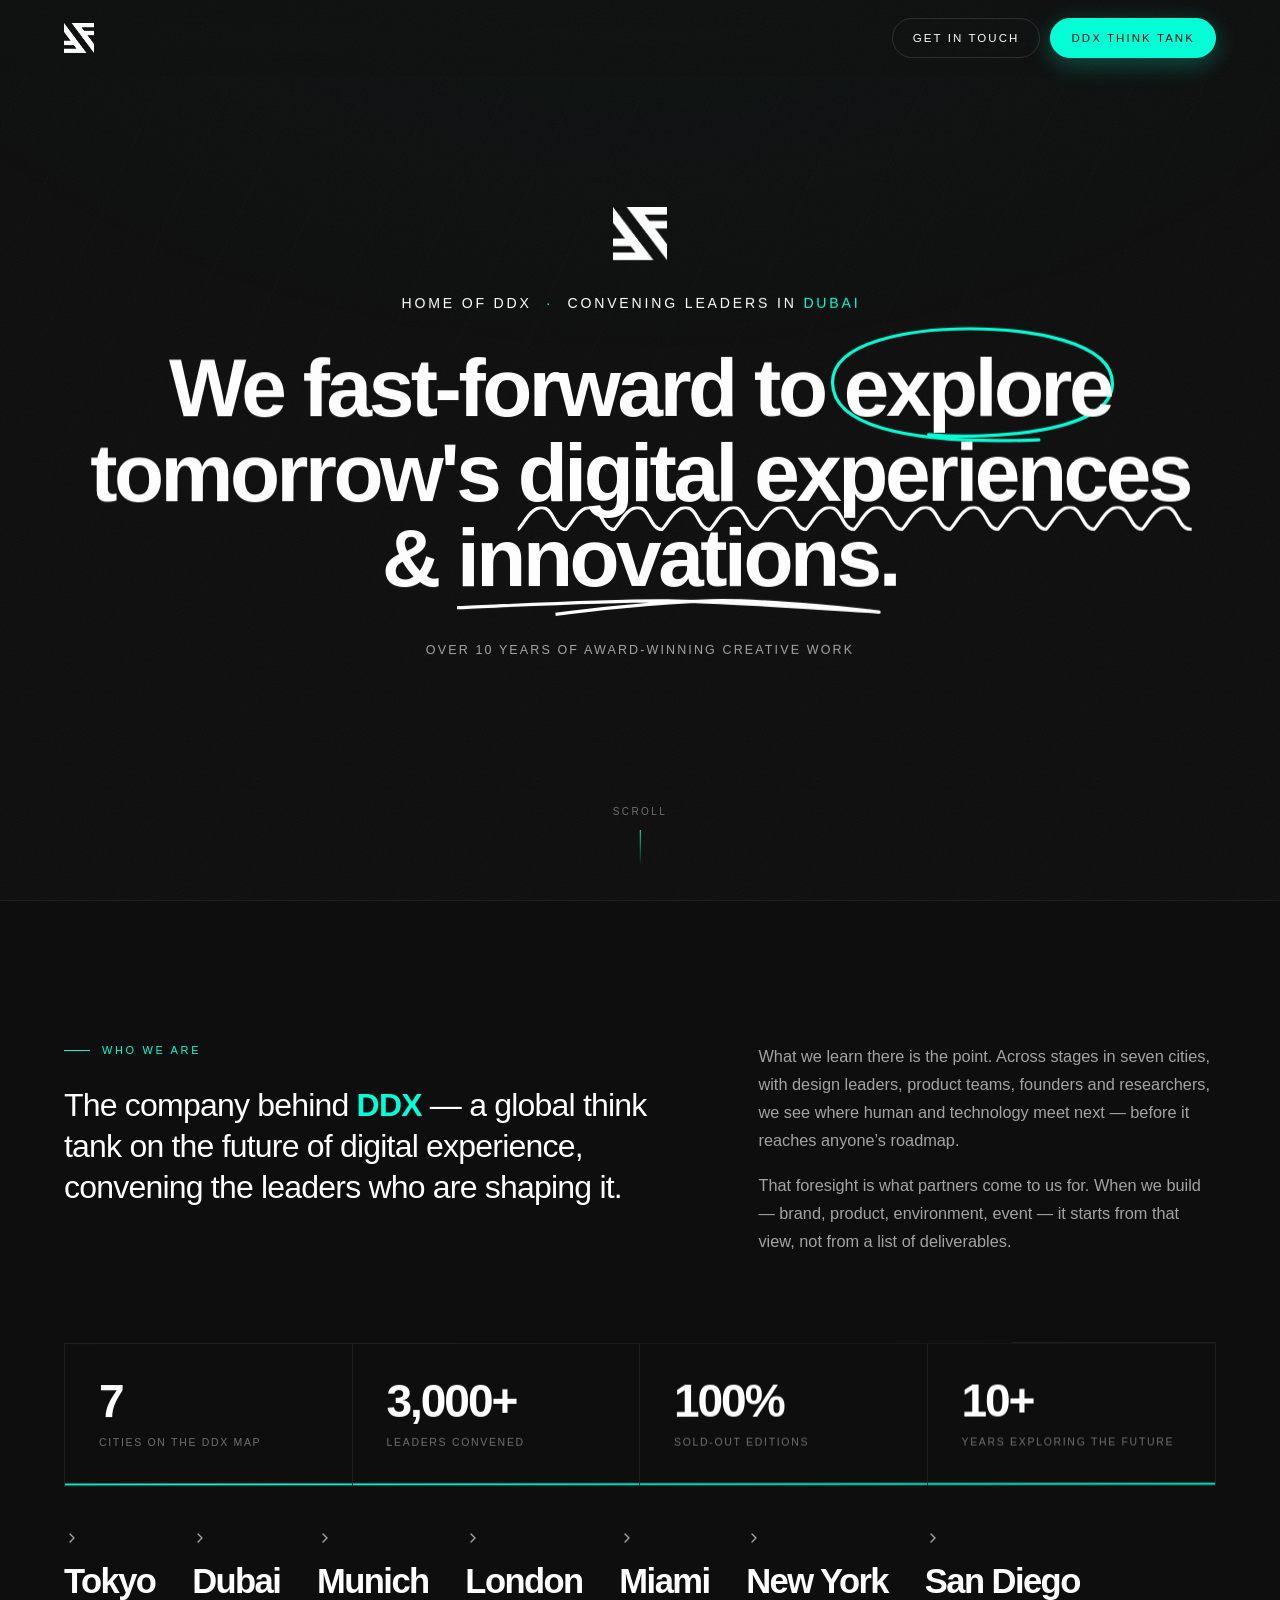
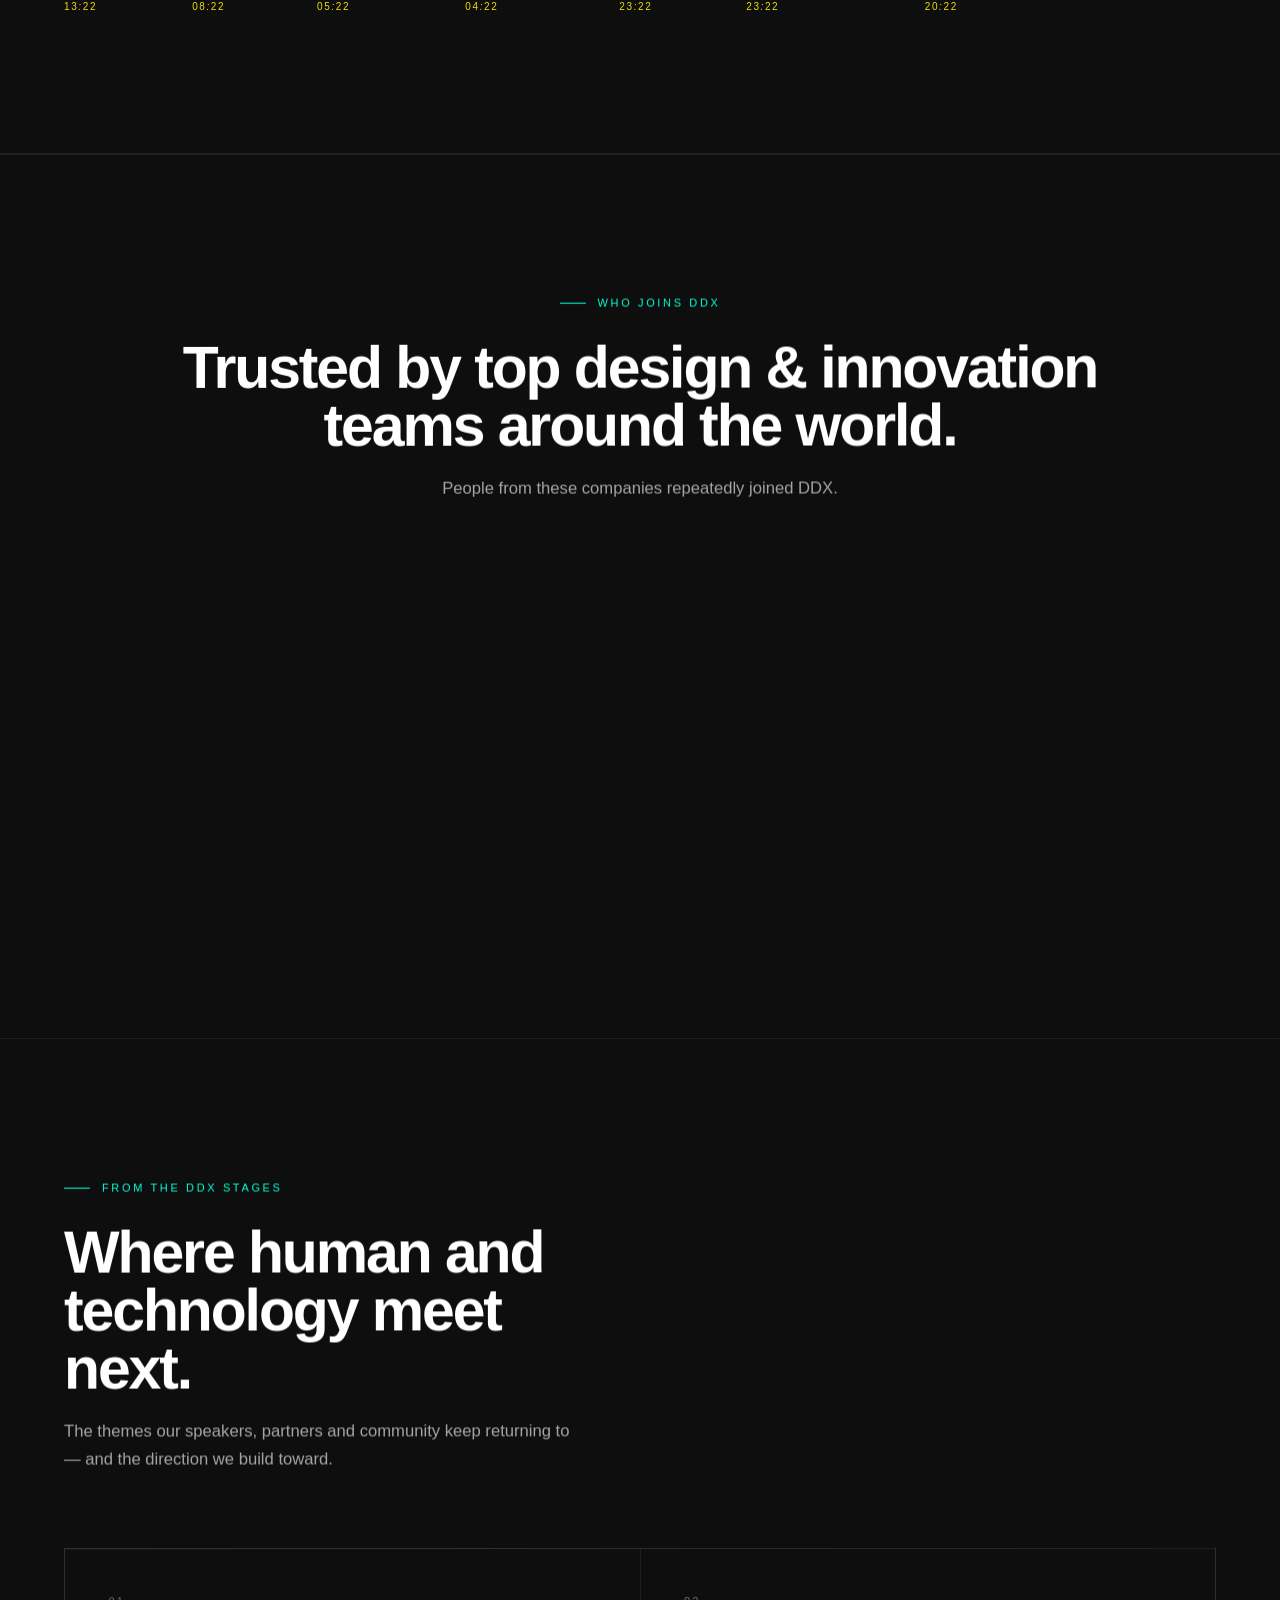
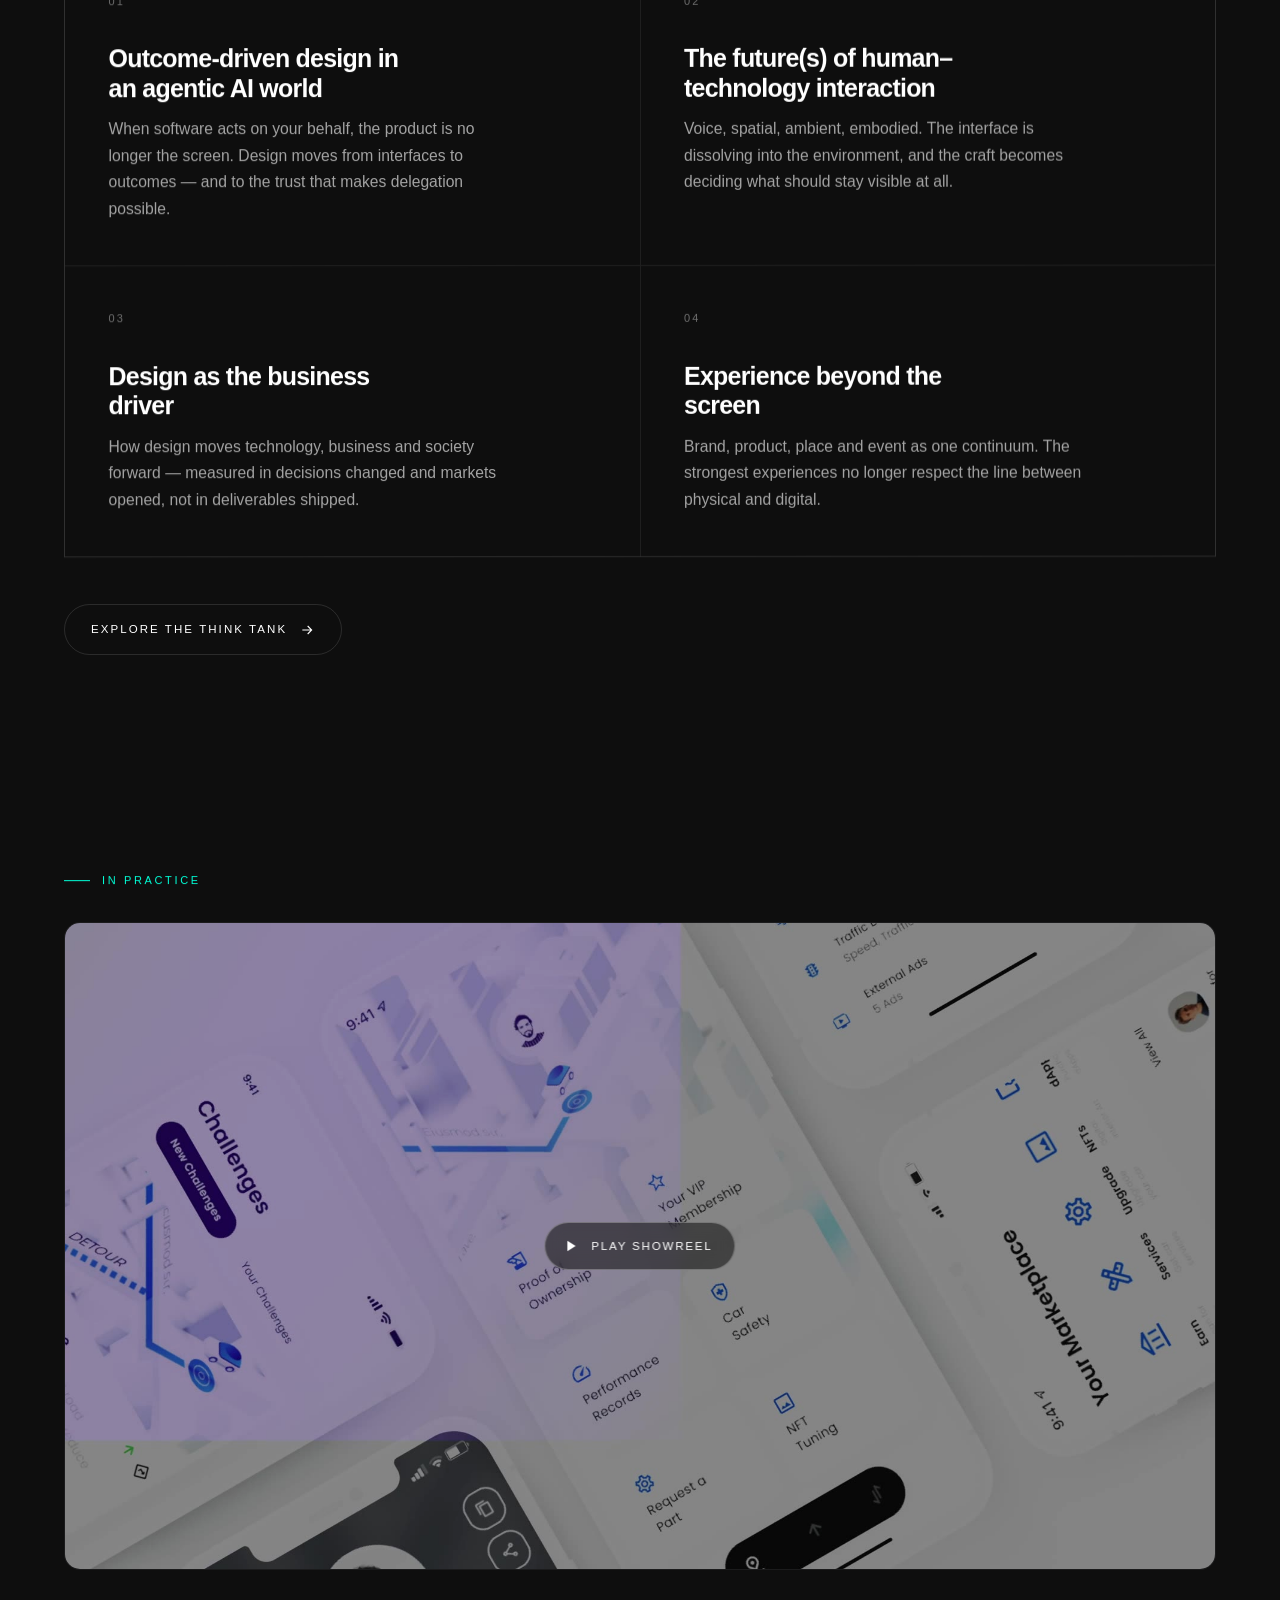
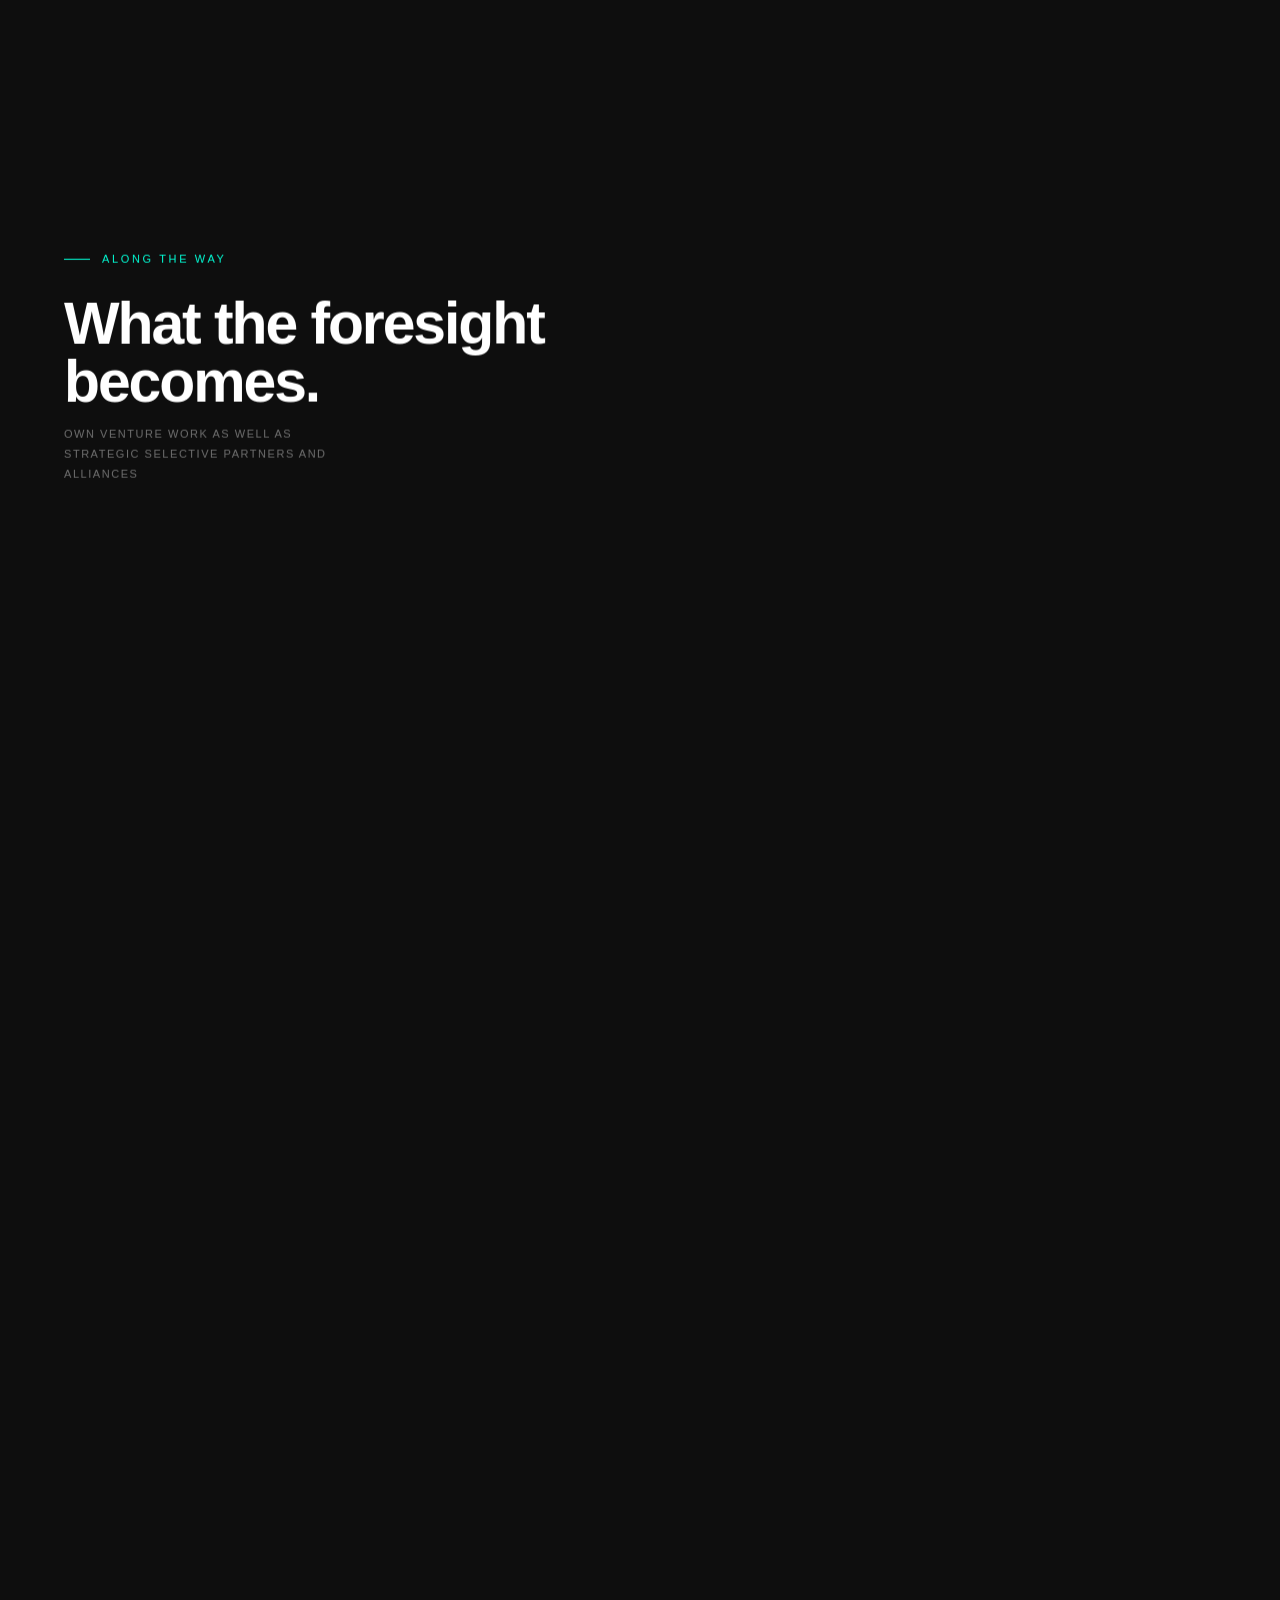
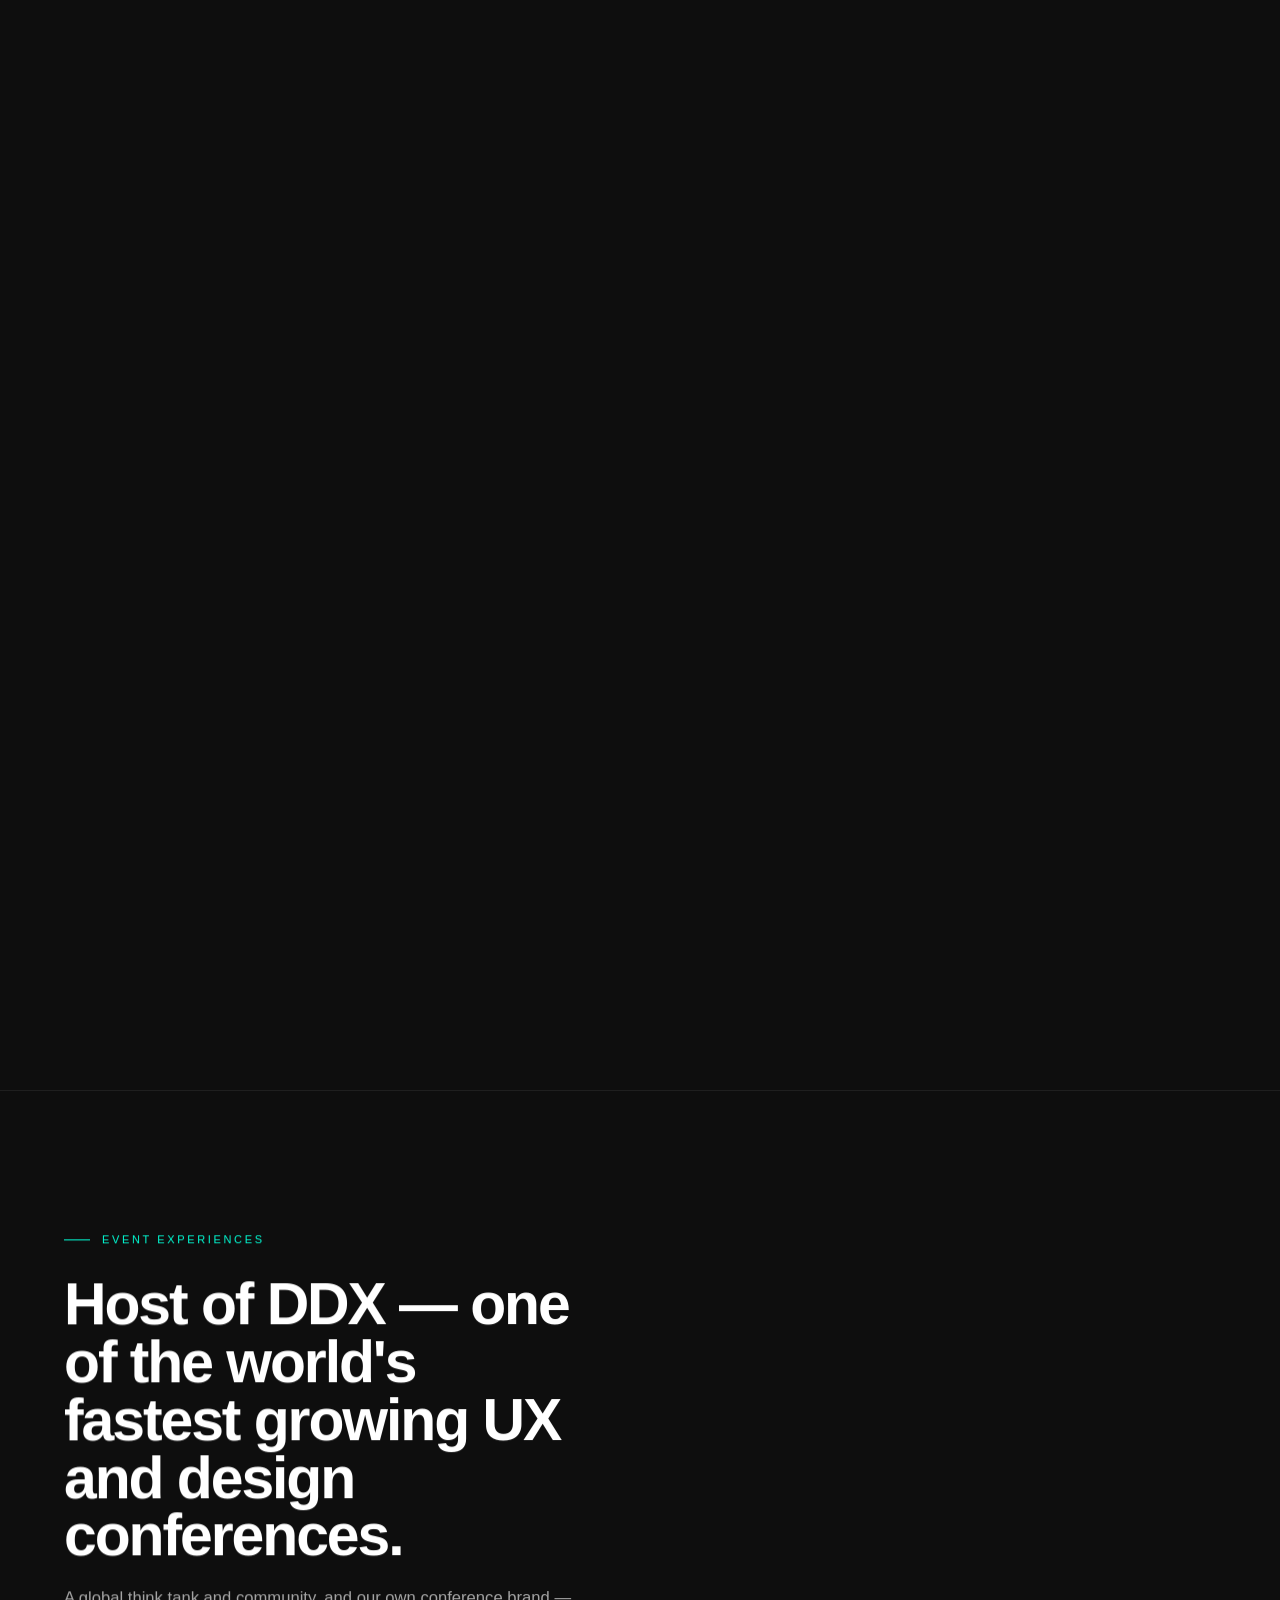
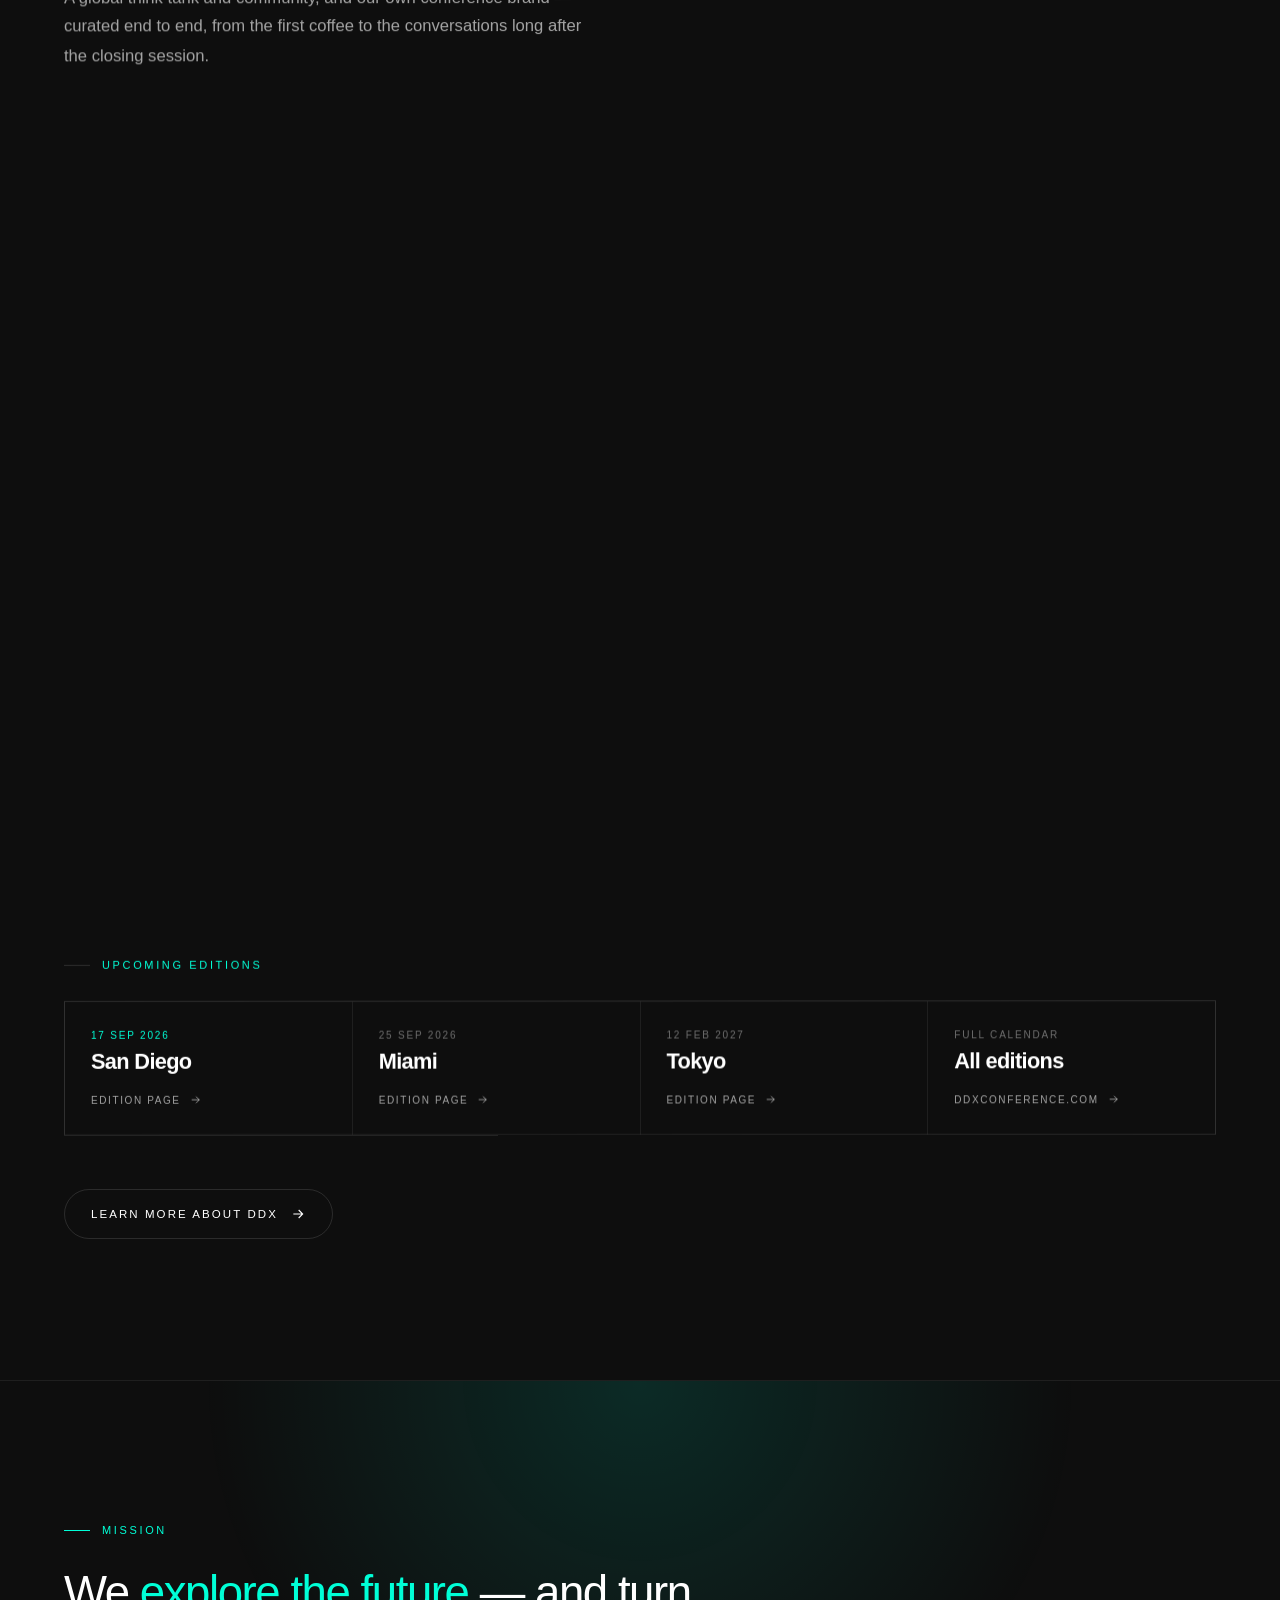
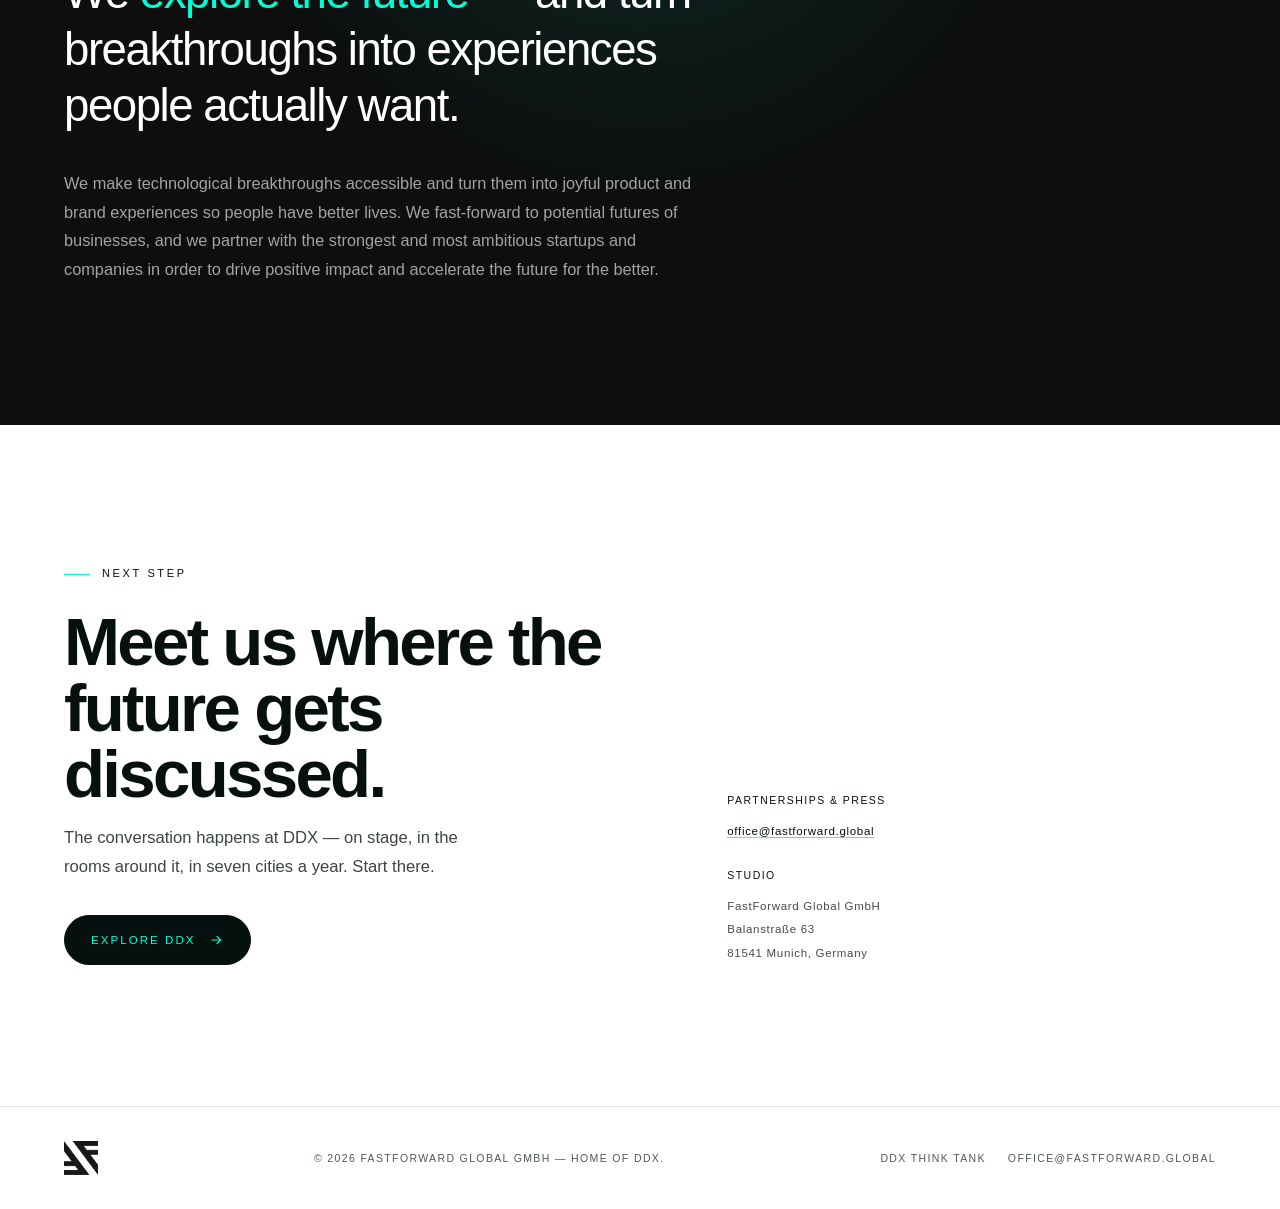
==== index.html @ 3e52bbac "Gallery: small caption under the heading; clip the band so it starts and ends clean Column parallax " ====
<!DOCTYPE html>
<html lang="en">
<head>
<meta charset="utf-8">
<meta name="viewport" content="width=device-width,initial-scale=1">
<title>FastForward Global — Home of DDX</title>
<meta name="description" content="FastForward Global is the company behind DDX, the global think tank on the future of digital experience — convening leaders in seven cities worldwide on where human and technology meet next.">
<meta property="og:title" content="FastForward Global">
<meta property="og:description" content="The company behind DDX — the global think tank on where human and technology meet next.">
<meta property="og:type" content="website">
<meta property="og:url" content="https://fastforward.global/">
<meta property="og:image" content="https://fastforward.global/assets/img/og-hero.jpg">
<meta property="og:image:secure_url" content="https://fastforward.global/assets/img/og-hero.jpg">
<meta property="og:image:type" content="image/jpeg">
<meta property="og:image:width" content="1200">
<meta property="og:image:height" content="630">
<meta property="og:image:alt" content="FastForward Global — We fast-forward to explore tomorrow's digital experiences and innovations.">
<meta name="twitter:card" content="summary_large_image">
<meta name="twitter:title" content="FastForward Global — Home of DDX">
<meta name="twitter:description" content="The company behind DDX — the global think tank on where human and technology meet next.">
<meta name="twitter:image" content="https://fastforward.global/assets/img/og-hero.jpg">
<link rel="canonical" href="https://fastforward.global/">
<link rel="icon" href="assets/img/favicon.ico" sizes="16x16 32x32 48x48">
<link rel="icon" type="image/png" sizes="32x32" href="assets/img/favicon-32.png">
<link rel="icon" type="image/png" sizes="16x16" href="assets/img/favicon-16.png">
<link rel="apple-touch-icon" sizes="180x180" href="assets/img/apple-touch-icon.png">
<link rel="manifest" href="site.webmanifest">
<meta name="theme-color" content="#0e0e0e">
<link rel="stylesheet" href="assets/css/style.css?v=68">
<noscript><style>
  /* without JS nothing can add .is-in — so nothing may start hidden */
  .tile{clip-path:none !important}.tile img,.tile video{opacity:1 !important;transform:none !important}
  .reel__frame::after{display:none !important}.reel__play{display:none}
</style></noscript>
</head>
<body>

<!-- ============================ NAV ============================ -->
<header class="nav" id="nav">
  <a class="nav__mark" href="#top" aria-label="FastForward Global — home">
    <img src="assets/img/2Group-1410103505.png" alt="FastForward Global">
  </a>
  <div class="nav__actions">
    <a class="nav__cta" href="mailto:office@fastforward.global">Get in touch</a>
    <a class="nav__cta nav__cta--primary" href="https://www.ddxconference.com" target="_blank" rel="noopener">DDX Think Tank</a>
  </div>
</header>

<main id="top">

<!-- ============================ HERO ============================ -->
<section class="hero" id="hero">

  <!-- Background: cross-fading stills (.hero__seq). The showreel now lives in
       its own band further down the page — see .reel — because it reads far
       better as a subject than as a heavily darkened backdrop. -->
  <div class="hero__bg" aria-hidden="true">
    <div class="hero__seq">
      <img src="assets/img/_ASA4213.jpg" alt="">
      <img src="assets/img/DSC01184-copyss-31.jpg" alt="">
      <img src="assets/img/Rectangle-3067.jpg" alt="">
      <img src="assets/img/6308cf0d598aa3d11e92d14c_grid3-1-1.jpg" alt="">
    </div>
    <div class="hero__scrim"></div>
    <div class="hero__field" data-px="12"></div>
  </div>

  <div class="wrap hero__inner">
    <img class="hero__logo" src="assets/img/2Group-1410103505.png" alt="">
    <p class="hero__kicker">Home of DDX <i>&middot;</i> Convening leaders in <span class="rot" data-words="Tokyo|Dubai|Munich|London|Miami|New York|San Diego"><span class="rot__w">Tokyo</span></span></p>
    <h1>
      We fast-forward to
      <span class="mark" style="--d:.75s">explore
        <svg viewBox="-12 -4 252 94" preserveAspectRatio="none" aria-hidden="true">
          <path d="M73.3,77.65 C 121.852,81.478 228,76.78 228,40.24 C 228,9.355 158.028,0 108.048,0 S -7.62,9.355 -7.62,39.196 S 47.358,85.393 166.12,81.478"/>
        </svg>
      </span>
      tomorrow's
      <span class="mark mark--line mark--white" style="--d:.95s">digital experiences
        <svg viewBox="0 64.4 448 10.8" preserveAspectRatio="none" aria-hidden="true">
          <path d="M 0,74.69 c 4,-2.4 8,-9.6 16,-9.6 c 8,0 8,9.6 16,9.6 c 4,-2.4 8,-9.6 16,-9.6 c 8,0 8,9.6 16,9.6 c 4,-2.4 8,-9.6 16,-9.6 c 8,0 8,9.6 16,9.6 c 4,-2.4 8,-9.6 16,-9.6 c 8,0 8,9.6 16,9.6 c 4,-2.4 8,-9.6 16,-9.6 c 8,0 8,9.6 16,9.6 c 4,-2.4 8,-9.6 16,-9.6 c 8,0 8,9.6 16,9.6 c 4,-2.4 8,-9.6 16,-9.6 c 8,0 8,9.6 16,9.6 c 4,-2.4 8,-9.6 16,-9.6 c 8,0 8,9.6 16,9.6 c 4,-2.4 8,-9.6 16,-9.6 c 8,0 8,9.6 16,9.6 c 4,-2.4 8,-9.6 16,-9.6 c 8,0 8,9.6 16,9.6 c 4,-2.4 8,-9.6 16,-9.6 c 8,0 8,9.6 16,9.6 c 4,-2.4 8,-9.6 16,-9.6 c 8,0 8,9.6 16,9.6 c 4,-2.4 8,-9.6 16,-9.6 c 8,0 8,9.6 16,9.6 c 4,-2.4 8,-9.6 16,-9.6 c 8,0 8,9.6 16,9.6"/>
        </svg>
      </span>
      &amp;
      <span class="mark mark--line mark--white" style="--d:1.15s">innovations
        <svg viewBox="0 62.6 332 8.3" preserveAspectRatio="none" aria-hidden="true">
          <path d="M 0,67.76 c 24.9,-0.35 116.2,-2.54 166,-2.31 c 49.8,0.23 161.02,3.85 166,3.85 c 4.98,0 -87.98,-4.43 -132.8,-3.85 c -44.82,0.58 -100.5,3.3 -120.5,4.5"/>
        </svg>
      </span>.
    </h1>
    <p class="hero__sub">Over 10 years of award-winning creative work</p>
  </div>

  <div class="hero__scroll"><span>Scroll</span><i></i></div>
</section>

<!-- ======================= POSITIONING ======================= -->
<section class="section stance">
  <div class="cityfx" aria-hidden="true">
    <img data-city="Tokyo" data-src="https://images.unsplash.com/photo-1513407030348-c983a97b98d8?auto=format&fit=crop&w=1600&q=70" alt="" decoding="async">
    <img data-city="Dubai" data-src="https://images.unsplash.com/photo-1512453979798-5ea266f8880c?auto=format&fit=crop&w=1600&q=70" alt="" decoding="async">
    <img data-city="Munich" data-src="https://images.unsplash.com/photo-1595867818082-083862f3d630?auto=format&fit=crop&w=1600&q=70" alt="" decoding="async">
    <img data-city="London" data-src="https://images.unsplash.com/photo-1513635269975-59663e0ac1ad?auto=format&fit=crop&w=1600&q=70" alt="" decoding="async">
    <img data-city="Miami" data-src="https://images.unsplash.com/photo-1605723517503-3cadb5818a0c?auto=format&fit=crop&w=1600&q=70" alt="" decoding="async">
    <img data-city="New York" data-src="https://images.unsplash.com/photo-1496588152823-86ff7695e68f?auto=format&fit=crop&w=1600&q=70" alt="" decoding="async">
    <img data-city="San Diego" data-src="https://images.unsplash.com/photo-1514939775307-d44e7f10cabd?auto=format&fit=crop&w=1600&q=70" alt="" decoding="async">
  </div>
  <div class="wrap">
    <div class="stance__grid">
      <div>
        <div class="eyebrow">Who we are</div>
        <p class="stance__lead">The company behind <b>DDX</b> &mdash; a global think tank on the future of digital experience, convening the leaders who are shaping it.</p>
      </div>
      <div class="stance__body">
        <p>What we learn there is the point. Across stages in seven cities, with design leaders, product teams, founders and researchers, we see where human and technology meet next &mdash; before it reaches anyone&rsquo;s roadmap.</p>
        <p>That foresight is what partners come to us for. When we build &mdash; brand, product, environment, event &mdash; it starts from that view, not from a list of deliverables.</p>
      </div>
    </div>
    <div class="metrics">
      <div class="metric"><b>7</b><span>Cities on the DDX map</span></div>
      <div class="metric"><b>3,000+</b><span>Leaders convened</span></div>
      <div class="metric"><b>100%</b><span>Sold-out editions</span></div>
      <div class="metric"><b>10+</b><span>Years exploring the future</span></div>
    </div>
    <div class="cities cities--strip">
      <ul>
        <li style="--c:0" data-tz="Asia/Tokyo"><a class="city" href="https://www.ddxconference.com/tokyo" target="_blank" rel="noopener" aria-label="DDX Tokyo edition"><span class="city__icon"><svg class="ico-pin" aria-hidden="true" focusable="false" xmlns="http://www.w3.org/2000/svg" viewBox="0 0 24 24"><path fill="none" stroke="currentColor" stroke-linecap="round" stroke-linejoin="round" stroke-width="2" d="m9 18l6-6l-6-6"/></svg><svg class="ico-flag" aria-hidden="true" focusable="false" xmlns="http://www.w3.org/2000/svg" viewBox="0 0 512 512"><mask id="SVGuywqVbel"><circle cx="256" cy="256" r="256" fill="#fff"/></mask><g mask="url(#SVGuywqVbel)"><path fill="#eee" d="M0 0h512v512H0z"/><circle cx="256" cy="256" r="111.3" fill="#d80027"/></g></svg></span><span class="city__name">Tokyo</span><time class="city__time" aria-label="local time"></time></a></li>
        <li style="--c:1" data-tz="Asia/Dubai"><a class="city" href="https://www.ddxconference.com/dubai" target="_blank" rel="noopener" aria-label="DDX Dubai edition"><span class="city__icon"><svg class="ico-pin" aria-hidden="true" focusable="false" xmlns="http://www.w3.org/2000/svg" viewBox="0 0 24 24"><path fill="none" stroke="currentColor" stroke-linecap="round" stroke-linejoin="round" stroke-width="2" d="m9 18l6-6l-6-6"/></svg><svg class="ico-flag" aria-hidden="true" focusable="false" xmlns="http://www.w3.org/2000/svg" viewBox="0 0 512 512"><mask id="SVGuywqVbel"><circle cx="256" cy="256" r="256" fill="#fff"/></mask><g mask="url(#SVGuywqVbel)"><path fill="#a2001d" d="M0 0h167l52.3 252L167 512H0z"/><path fill="#eee" d="m167 167l170.8-44.6L512 167v178l-173.2 36.9L167 345z"/><path fill="#6da544" d="M167 0h345v167H167z"/><path fill="#333" d="M167 345h345v167H167z"/></g></svg></span><span class="city__name">Dubai</span><time class="city__time" aria-label="local time"></time></a></li>
        <li style="--c:2" data-tz="Europe/Berlin"><a class="city" href="https://www.ddxconference.com/munich" target="_blank" rel="noopener" aria-label="DDX Munich edition"><span class="city__icon"><svg class="ico-pin" aria-hidden="true" focusable="false" xmlns="http://www.w3.org/2000/svg" viewBox="0 0 24 24"><path fill="none" stroke="currentColor" stroke-linecap="round" stroke-linejoin="round" stroke-width="2" d="m9 18l6-6l-6-6"/></svg><svg class="ico-flag" aria-hidden="true" focusable="false" xmlns="http://www.w3.org/2000/svg" viewBox="0 0 512 512"><mask id="SVGuywqVbel"><circle cx="256" cy="256" r="256" fill="#fff"/></mask><g mask="url(#SVGuywqVbel)"><path fill="#ffda44" d="m0 345l256.7-25.5L512 345v167H0z"/><path fill="#d80027" d="m0 167l255-23l257 23v178H0z"/><path fill="#333" d="M0 0h512v167H0z"/></g></svg></span><span class="city__name">Munich</span><time class="city__time" aria-label="local time"></time></a></li>
        <li style="--c:3" data-tz="Europe/London"><a class="city" href="https://www.ddxconference.com/london" target="_blank" rel="noopener" aria-label="DDX London edition"><span class="city__icon"><svg class="ico-pin" aria-hidden="true" focusable="false" xmlns="http://www.w3.org/2000/svg" viewBox="0 0 24 24"><path fill="none" stroke="currentColor" stroke-linecap="round" stroke-linejoin="round" stroke-width="2" d="m9 18l6-6l-6-6"/></svg><svg class="ico-flag" aria-hidden="true" focusable="false" xmlns="http://www.w3.org/2000/svg" viewBox="0 0 512 512"><mask id="SVGuywqVbel"><circle cx="256" cy="256" r="256" fill="#fff"/></mask><g mask="url(#SVGuywqVbel)"><path fill="#eee" d="m0 0l8 22l-8 23v23l32 54l-32 54v32l32 48l-32 48v32l32 54l-32 54v68l22-8l23 8h23l54-32l54 32h32l48-32l48 32h32l54-32l54 32h68l-8-22l8-23v-23l-32-54l32-54v-32l-32-48l32-48v-32l-32-54l32-54V0l-22 8l-23-8h-23l-54 32l-54-32h-32l-48 32l-48-32h-32l-54 32L68 0z"/><path fill="#0052b4" d="M336 0v108L444 0Zm176 68L404 176h108zM0 176h108L0 68ZM68 0l108 108V0Zm108 512V404L68 512ZM0 444l108-108H0Zm512-108H404l108 108Zm-68 176L336 404v108z"/><path fill="#d80027" d="M0 0v45l131 131h45zm208 0v208H0v96h208v208h96V304h208v-96H304V0zm259 0L336 131v45L512 0zM176 336L0 512h45l131-131zm160 0l176 176v-45L381 336z"/></g></svg></span><span class="city__name">London</span><time class="city__time" aria-label="local time"></time></a></li>
        <li style="--c:4" data-tz="America/New_York"><a class="city" href="https://www.ddxconference.com/miami" target="_blank" rel="noopener" aria-label="DDX Miami edition"><span class="city__icon"><svg class="ico-pin" aria-hidden="true" focusable="false" xmlns="http://www.w3.org/2000/svg" viewBox="0 0 24 24"><path fill="none" stroke="currentColor" stroke-linecap="round" stroke-linejoin="round" stroke-width="2" d="m9 18l6-6l-6-6"/></svg><svg class="ico-flag" aria-hidden="true" focusable="false" xmlns="http://www.w3.org/2000/svg" viewBox="0 0 512 512"><mask id="SVGuywqVbel"><circle cx="256" cy="256" r="256" fill="#fff"/></mask><g mask="url(#SVGuywqVbel)"><path fill="#eee" d="M256 0h256v64l-32 32l32 32v64l-32 32l32 32v64l-32 32l32 32v64l-256 32L0 448v-64l32-32l-32-32v-64z"/><path fill="#d80027" d="M224 64h288v64H224Zm0 128h288v64H256ZM0 320h512v64H0Zm0 128h512v64H0Z"/><path fill="#0052b4" d="M0 0h256v256H0Z"/><path fill="#eee" d="m187 243l57-41h-70l57 41l-22-67zm-81 0l57-41H93l57 41l-22-67zm-81 0l57-41H12l57 41l-22-67zm162-81l57-41h-70l57 41l-22-67zm-81 0l57-41H93l57 41l-22-67zm-81 0l57-41H12l57 41l-22-67Zm162-82l57-41h-70l57 41l-22-67Zm-81 0l57-41H93l57 41l-22-67zm-81 0l57-41H12l57 41l-22-67Z"/></g></svg></span><span class="city__name">Miami</span><time class="city__time" aria-label="local time"></time></a></li>
        <li style="--c:5" data-tz="America/New_York"><a class="city" href="https://www.ddxconference.com/newyork" target="_blank" rel="noopener" aria-label="DDX New York edition"><span class="city__icon"><svg class="ico-pin" aria-hidden="true" focusable="false" xmlns="http://www.w3.org/2000/svg" viewBox="0 0 24 24"><path fill="none" stroke="currentColor" stroke-linecap="round" stroke-linejoin="round" stroke-width="2" d="m9 18l6-6l-6-6"/></svg><svg class="ico-flag" aria-hidden="true" focusable="false" xmlns="http://www.w3.org/2000/svg" viewBox="0 0 512 512"><mask id="SVGuywqVbel"><circle cx="256" cy="256" r="256" fill="#fff"/></mask><g mask="url(#SVGuywqVbel)"><path fill="#eee" d="M256 0h256v64l-32 32l32 32v64l-32 32l32 32v64l-32 32l32 32v64l-256 32L0 448v-64l32-32l-32-32v-64z"/><path fill="#d80027" d="M224 64h288v64H224Zm0 128h288v64H256ZM0 320h512v64H0Zm0 128h512v64H0Z"/><path fill="#0052b4" d="M0 0h256v256H0Z"/><path fill="#eee" d="m187 243l57-41h-70l57 41l-22-67zm-81 0l57-41H93l57 41l-22-67zm-81 0l57-41H12l57 41l-22-67zm162-81l57-41h-70l57 41l-22-67zm-81 0l57-41H93l57 41l-22-67zm-81 0l57-41H12l57 41l-22-67Zm162-82l57-41h-70l57 41l-22-67Zm-81 0l57-41H93l57 41l-22-67zm-81 0l57-41H12l57 41l-22-67Z"/></g></svg></span><span class="city__name">New York</span><time class="city__time" aria-label="local time"></time></a></li>
        <li style="--c:6" data-tz="America/Los_Angeles"><a class="city" href="https://www.ddxconference.com/sandiego" target="_blank" rel="noopener" aria-label="DDX San Diego edition"><span class="city__icon"><svg class="ico-pin" aria-hidden="true" focusable="false" xmlns="http://www.w3.org/2000/svg" viewBox="0 0 24 24"><path fill="none" stroke="currentColor" stroke-linecap="round" stroke-linejoin="round" stroke-width="2" d="m9 18l6-6l-6-6"/></svg><svg class="ico-flag" aria-hidden="true" focusable="false" xmlns="http://www.w3.org/2000/svg" viewBox="0 0 512 512"><mask id="SVGuywqVbel"><circle cx="256" cy="256" r="256" fill="#fff"/></mask><g mask="url(#SVGuywqVbel)"><path fill="#eee" d="M256 0h256v64l-32 32l32 32v64l-32 32l32 32v64l-32 32l32 32v64l-256 32L0 448v-64l32-32l-32-32v-64z"/><path fill="#d80027" d="M224 64h288v64H224Zm0 128h288v64H256ZM0 320h512v64H0Zm0 128h512v64H0Z"/><path fill="#0052b4" d="M0 0h256v256H0Z"/><path fill="#eee" d="m187 243l57-41h-70l57 41l-22-67zm-81 0l57-41H93l57 41l-22-67zm-81 0l57-41H12l57 41l-22-67zm162-81l57-41h-70l57 41l-22-67zm-81 0l57-41H93l57 41l-22-67zm-81 0l57-41H12l57 41l-22-67Zm162-82l57-41h-70l57 41l-22-67Zm-81 0l57-41H93l57 41l-22-67zm-81 0l57-41H12l57 41l-22-67Z"/></g></svg></span><span class="city__name">San Diego</span><time class="city__time" aria-label="local time"></time></a></li>
      </ul>
    </div>
  </div>
</section>

<!-- ======================= TRUST =======================
     Who joins DDX. The two logo walls are the composites DDX itself uses
     (white marks on black); screen-blended so the black merges into the page. -->
<section class="section trust" id="trust">
  <div class="wrap">
    <div class="head head--wide head--center">
      <div class="eyebrow">Who joins DDX</div>
      <h2>Trusted by top design &amp; innovation teams around the world.</h2>
      <p>People from these companies repeatedly joined DDX.</p>
    </div>
    <div class="trust__wall">
      <figure class="trust__panel">
        <img src="assets/img/ddx-companies-a.png" width="1744" height="964" loading="lazy" decoding="async" alt="Adobe, Apple, NVIDIA, Google, Amazon, Salesforce, EA, Visa, HP, Deloitte, Forbes, Allianz, Volkswagen, Siemens, Intel, US Bank, Zalando, Cisco, Walt Disney, American Airlines, Shopify, Publicis Sapient">
      </figure>
      <figure class="trust__panel">
        <img src="assets/img/ddx-companies-b.png" width="1744" height="964" loading="lazy" decoding="async" alt="Microsoft, Meta, BMW, Bosch, SAP, Dell Technologies, Edenspiekermann, Appsfactory, Sony, Nike, JPMorgan Chase, Bank of America, Stripe, Emirates NBD, GE Aerospace, The New York Times, Marc O'Polo, Toyota">
      </figure>
    </div>
  </div>
</section>

<!-- ======================= EXPLORATIONS =======================
     The themes that recur across DDX stages. Not clickable — the page has no
     subpages — the section-level button routes to the think tank itself. -->
<section class="section explore" id="explore">
  <div class="wrap">
    <div class="head head--wide">
      <div class="eyebrow">From the DDX stages</div>
      <h2>Where human and technology meet next.</h2>
      <p>The themes our speakers, partners and community keep returning to &mdash; and the direction we build toward.</p>
    </div>

    <div class="explore__grid">
      <article class="ex">
        <span class="ex__n">01</span>
        <h3>Outcome-driven design in an agentic AI world</h3>
        <p>When software acts on your behalf, the product is no longer the screen. Design moves from interfaces to outcomes &mdash; and to the trust that makes delegation possible.</p>
      </article>
      <article class="ex">
        <span class="ex__n">02</span>
        <h3>The future(s) of human&ndash;technology interaction</h3>
        <p>Voice, spatial, ambient, embodied. The interface is dissolving into the environment, and the craft becomes deciding what should stay visible at all.</p>
      </article>
      <article class="ex">
        <span class="ex__n">03</span>
        <h3>Design as the business driver</h3>
        <p>How design moves technology, business and society forward &mdash; measured in decisions changed and markets opened, not in deliverables shipped.</p>
      </article>
      <article class="ex">
        <span class="ex__n">04</span>
        <h3>Experience beyond the screen</h3>
        <p>Brand, product, place and event as one continuum. The strongest experiences no longer respect the line between physical and digital.</p>
      </article>
    </div>

    <a class="btn" href="https://www.ddxconference.com" target="_blank" rel="noopener">
      Explore the think tank
      <svg viewBox="0 0 24 24" fill="none" stroke="currentColor" stroke-width="1.6" aria-hidden="true"><path d="M5 12h14M13 6l6 6-6 6"/></svg>
    </a>
  </div>
</section>

<!-- ======================= SHOWREEL =======================
     Plays only while on screen (see the script) so it costs nothing
     until someone actually scrolls to it. -->
<section class="section reel">
  <div class="wrap">
    <div class="head">
      <div class="eyebrow">In practice</div>
    </div>
    <figure class="reel__frame">
      <!-- The poster is a real <img> underneath the video, so the frame is never
           empty even if the video element fails to paint (WebKit + clip-path was
           one such case). The button appears whenever the clip is not playing and
           starts it with a user gesture, which every browser allows. -->
      <img class="reel__poster" src="assets/img/hero-poster.jpg" alt="" aria-hidden="true">
      <video class="reel__video" muted loop playsinline preload="metadata"
             poster="assets/img/hero-poster.jpg">
        <source src="assets/video/hero.mp4" type="video/mp4">
      </video>
      <button class="reel__play" type="button" aria-label="Play showreel">
        <svg viewBox="0 0 24 24" aria-hidden="true"><path d="M8 5v14l11-7z"/></svg>
        <span>Play showreel</span>
      </button>
    </figure>
  </div>
</section>

<!-- ======================= GALLERY =======================
     A gallery, not a case-study index: no links, no captions, nothing
     singled out. Columns drift at different speeds (data-speed, in px of
     total travel) to give depth. Parallax is disabled under 760px. -->
<section class="section gallery" id="work">
  <div class="wrap">
    <div class="head">
      <div class="eyebrow">Along the way</div>
      <h2>What the foresight becomes.</h2>
      <p class="gallery__note">Own venture work as well as strategic selective partners and alliances</p>
    </div>
  </div>
  <div class="gallery__grid">
      <div class="gallery__col" data-speed="-64">
        <figure class="tile" style="--ar:4/3;--n:0">
          <img src="assets/img/_ASA4213.jpg" alt="" loading="lazy" decoding="async">
        </figure>
        <figure class="tile" style="--ar:3/4;--n:1">
          <img src="assets/img/Devision-head.png" alt="" loading="lazy" decoding="async">
        </figure>
        <figure class="tile" style="--ar:1/1;--n:2">
          <img src="assets/img/Scene-4-copy-1.jpg" alt="" loading="lazy" decoding="async">
        </figure>
        <figure class="tile" style="--ar:16/9;--n:3">
          <img src="assets/img/Sitewasp_Statistics_Small-1-1.jpg" alt="" loading="lazy" decoding="async">
        </figure>
        <figure class="tile" style="--ar:4/5;--n:4">
          <img src="assets/img/DSC01184-copyss-31.jpg" alt="" loading="lazy" decoding="async">
        </figure>
        <figure class="tile" style="--ar:3/2;--n:5">
          <img src="assets/img/1701868152119.jpg" alt="" loading="lazy" decoding="async">
        </figure>
      </div>
      <div class="gallery__col" data-speed="46">
        <figure class="tile" style="--ar:1/1;--n:0">
          <img src="assets/img/Sitewasp_Clean_5-black_Website-2.jpg" alt="" loading="lazy" decoding="async">
        </figure>
        <figure class="tile" style="--ar:16/9;--n:1">
          <img src="assets/img/home-(1)-1.png" alt="" loading="lazy" decoding="async">
        </figure>
        <figure class="tile" style="--ar:4/5;--n:2">
          <img src="assets/img/Rectangle-3067.jpg" alt="" loading="lazy" decoding="async">
        </figure>
        <figure class="tile" style="--ar:3/2;--n:3">
          <img src="assets/img/black_6-copy-1.png" alt="" loading="lazy" decoding="async">
        </figure>
        <figure class="tile" style="--ar:4/3;--n:4">
          <img src="assets/img/1727289545048.jpeg" alt="" loading="lazy" decoding="async">
        </figure>
        <figure class="tile" style="--ar:3/4;--n:5">
          <img src="assets/img/02.jpg" alt="" loading="lazy" decoding="async">
        </figure>
      </div>
      <div class="gallery__col" data-speed="-92">
        <figure class="tile" style="--ar:4/5;--n:0">
          <img src="assets/img/6308cf0d598aa3d11e92d14c_grid3-1-1.jpg" alt="" loading="lazy" decoding="async">
        </figure>
        <figure class="tile" style="--ar:3/2;--n:1">
          <img src="assets/img/Frame-562.jpg" alt="" loading="lazy" decoding="async">
        </figure>
        <figure class="tile" style="--ar:4/3;--n:2">
          <img src="assets/img/home-1.png" alt="" loading="lazy" decoding="async">
        </figure>
        <figure class="tile" style="--ar:3/4;--n:3">
          <img src="assets/img/04-(2)-1.jpg" alt="" loading="lazy" decoding="async">
        </figure>
        <figure class="tile" style="--ar:1/1;--n:4">
          <img src="assets/img/SebastianGier_website-6.jpg" alt="" loading="lazy" decoding="async">
        </figure>
        <figure class="tile" style="--ar:16/9;--n:5">
          <img src="assets/img/Website-(1).gif" alt="" loading="lazy" decoding="async">
        </figure>
      </div>
  </div>
</section>

<!-- ======================= EVENT EXPERIENCES ======================= -->
<section class="section events" id="ddx">
  <div class="wrap">
    <div class="head head--wide">
      <div class="eyebrow">Event experiences</div>
      <h2>Host of DDX &mdash; one of the world's fastest growing UX and design conferences.</h2>
      <p>A global think tank and community, and our own conference brand &mdash; curated end to end, from the first coffee to the conversations long after the closing session.</p>
    </div>

    <div class="event__hero">
      <!-- swap this one file to change the DDX backdrop; nothing else needs editing -->
        <img src="assets/img/ddx-hero.jpg" alt="A speaker on stage at a DDX conference edition" loading="lazy" data-px="14">
      <div class="event__hero-in">
        <img class="ddx" src="assets/img/22Group-1171275840.png" alt="DDX">
        <h3>Where innovation meets people.</h3>
        <p>A single-day format for design leaders, product teams, founders and researchers &mdash; exploring how design moves technology, business and society forward, with room around the programme for the connections that outlast it.</p>
      </div>
    </div>

    <div class="ddxshots">
      <figure class="tile" style="--ar:4/3;--n:0"><img src="assets/img/ddx-audience.jpg" alt="The DDX audience during a talk" loading="lazy" decoding="async"></figure>
      <figure class="tile" style="--ar:4/3;--n:1"><img src="assets/img/ddx-quotewall.jpg" alt="An attendee walking past the DDX quote wall" loading="lazy" decoding="async"></figure>
      <figure class="tile" style="--ar:4/3;--n:2"><img src="assets/img/ddx-networking.jpg" alt="Attendees networking at DDX registration" loading="lazy" decoding="async"></figure>
      <figure class="tile" style="--ar:4/3;--n:3"><img src="assets/img/ddx-brochure.jpg" alt="DDX programme handed to an attendee" loading="lazy" decoding="async"></figure>
    </div>

    <!-- Upcoming editions: dates and links taken from ddxconference.com on
         2026-09-12. Past editions (New York, London, Dubai, Munich) are not
         listed — update these when the calendar moves. -->
    <div class="editions">
      <div class="eyebrow eyebrow--mid">Upcoming editions</div>
      <div class="editions__grid">
      <a data-city="San Diego" class="ed ed--soon" href="https://www.ddxconference.com/sandiego" target="_blank" rel="noopener">
        <img class="ed__bg" data-src="https://images.unsplash.com/photo-1514939775307-d44e7f10cabd?auto=format&fit=crop&w=1600&q=70" alt="" aria-hidden="true" decoding="async">
        <span class="ed__when">17 Sep 2026</span>
        <span class="ed__city">San Diego</span>
        <span class="ed__go">Edition page <svg viewBox="0 0 24 24" fill="none" stroke="currentColor" stroke-width="1.6" aria-hidden="true"><path d="M5 12h14M13 6l6 6-6 6"/></svg></span>
      </a>
      <a data-city="Miami" class="ed" href="https://www.ddxconference.com/miami" target="_blank" rel="noopener">
        <img class="ed__bg" data-src="https://images.unsplash.com/photo-1605723517503-3cadb5818a0c?auto=format&fit=crop&w=1600&q=70" alt="" aria-hidden="true" decoding="async">
        <span class="ed__when">25 Sep 2026</span>
        <span class="ed__city">Miami</span>
        <span class="ed__go">Edition page <svg viewBox="0 0 24 24" fill="none" stroke="currentColor" stroke-width="1.6" aria-hidden="true"><path d="M5 12h14M13 6l6 6-6 6"/></svg></span>
      </a>
      <a data-city="Tokyo" class="ed" href="https://www.ddxconference.com/tokyo" target="_blank" rel="noopener">
        <img class="ed__bg" data-src="https://images.unsplash.com/photo-1513407030348-c983a97b98d8?auto=format&fit=crop&w=1600&q=70" alt="" aria-hidden="true" decoding="async">
        <span class="ed__when">12 Feb 2027</span>
        <span class="ed__city">Tokyo</span>
        <span class="ed__go">Edition page <svg viewBox="0 0 24 24" fill="none" stroke="currentColor" stroke-width="1.6" aria-hidden="true"><path d="M5 12h14M13 6l6 6-6 6"/></svg></span>
      </a>
      <a class="ed" href="https://www.ddxconference.com" target="_blank" rel="noopener">
        <span class="ed__when">Full calendar</span>
        <span class="ed__city">All editions</span>
        <span class="ed__go">ddxconference.com <svg viewBox="0 0 24 24" fill="none" stroke="currentColor" stroke-width="1.6" aria-hidden="true"><path d="M5 12h14M13 6l6 6-6 6"/></svg></span>
      </a>
      </div>
    </div>

    <div class="ddxcta">
      <a class="btn" href="https://www.ddxconference.com" target="_blank" rel="noopener">
        Learn more about DDX
        <svg viewBox="0 0 24 24" fill="none" stroke="currentColor" stroke-width="1.6" aria-hidden="true"><path d="M5 12h14M13 6l6 6-6 6"/></svg>
      </a>
    </div>
  </div>
</section>

<!-- ======================= MISSION ======================= -->
<section class="section mission">
  <div class="mission__glow"></div>
  <div class="wrap">
    <div class="eyebrow">Mission</div>
    <blockquote>We <em>explore the future</em> &mdash; and turn breakthroughs into experiences people actually want.</blockquote>
    <p class="mission__wide">We make technological breakthroughs accessible and turn them into joyful product and brand experiences so people have better lives. We fast-forward to potential futures of businesses, and we partner with the strongest and most ambitious startups and companies in order to drive positive impact and accelerate the future for the better.</p>
  </div>
</section>

<!-- ======================= CONTACT ======================= -->
<section class="section contact" id="contact">
  <!-- .contact__bg is filled by the city slideshow (see README: Unsplash). It only
       plays while the Explore DDX button is hovered; otherwise it is invisible. -->
  <div class="contact__bg" aria-hidden="true">
    <img class="tour__img" data-city="Tokyo" src="https://images.unsplash.com/photo-1513407030348-c983a97b98d8?auto=format&fit=crop&w=1600&q=70" alt="" loading="lazy" decoding="async">
    <img class="tour__img" data-city="Dubai" src="https://images.unsplash.com/photo-1512453979798-5ea266f8880c?auto=format&fit=crop&w=1600&q=70" alt="" loading="lazy" decoding="async">
    <img class="tour__img" data-city="Munich" src="https://images.unsplash.com/photo-1595867818082-083862f3d630?auto=format&fit=crop&w=1600&q=70" alt="" loading="lazy" decoding="async">
    <img class="tour__img" data-city="London" src="https://images.unsplash.com/photo-1513635269975-59663e0ac1ad?auto=format&fit=crop&w=1600&q=70" alt="" loading="lazy" decoding="async">
    <img class="tour__img" data-city="Miami" src="https://images.unsplash.com/photo-1605723517503-3cadb5818a0c?auto=format&fit=crop&w=1600&q=70" alt="" loading="lazy" decoding="async">
    <img class="tour__img" data-city="New York" src="https://images.unsplash.com/photo-1496588152823-86ff7695e68f?auto=format&fit=crop&w=1600&q=70" alt="" loading="lazy" decoding="async">
    <img class="tour__img" data-city="San Diego" src="https://images.unsplash.com/photo-1514939775307-d44e7f10cabd?auto=format&fit=crop&w=1600&q=70" alt="" loading="lazy" decoding="async">
  </div>
  <div class="wrap">
    <div class="contact__grid">
      <div>
        <div class="eyebrow">Next step</div>
        <h2>Meet us where the future gets discussed.</h2>
        <p class="contact__lead">The conversation happens at DDX &mdash; on stage, in the rooms around it, in seven cities a year. Start there.</p>
        <a class="btn btn--primary" href="https://www.ddxconference.com" target="_blank" rel="noopener">
          Explore DDX
          <svg viewBox="0 0 24 24" fill="none" stroke="currentColor" stroke-width="1.6" aria-hidden="true"><path d="M5 12h14M13 6l6 6-6 6"/></svg>
        </a>
      </div>
      <div class="contact__meta">
        <b>Partnerships &amp; press</b>
        <a href="mailto:office@fastforward.global">office@fastforward.global</a>
        <b class="contact__meta-gap">Studio</b>
        FastForward Global GmbH<br>
        Balanstra&szlig;e 63<br>
        81541 Munich, Germany
      </div>
    </div>
  </div>
</section>

</main>

<footer class="foot">
  <div class="wrap foot__in">
    <img src="assets/img/2Group-1410103505.png" alt="FastForward Global">
    <small>&copy; <span id="yr">2026</span> FastForward Global GmbH &mdash; Home of DDX.</small>
    <nav class="foot__links">
      <a href="https://www.ddxconference.com" target="_blank" rel="noopener">DDX Think Tank</a>
      <a href="mailto:office@fastforward.global">office@fastforward.global</a>
    </nav>
  </div>
</footer>

<script>
(function(){
  /* ---------- FAIL-OPEN FUSE — registered before anything else can throw ----------
     Every reveal below waits for an IntersectionObserver to add .is-in. That must
     never be the only way content appears. These timers add the same class the
     observer would, so the CSS path is identical; motion is simply guaranteed to
     end. setTimeout keeps running even where rAF and CSS animations are throttled. */
  function fuse(sel, ms){
    setTimeout(function(){
      var els = document.querySelectorAll(sel);
      for (var i = 0; i < els.length; i++) els[i].classList.add('is-in');
    }, ms);
  }
  fuse('.reel__frame', 3000);                                    // the showreel curtain
  fuse('[data-rv], .tile, .metrics, .cities, .reel__frame', 9000); // everything else

  var root   = document.documentElement;
  var reduce = window.matchMedia('(prefers-reduced-motion: reduce)').matches;
  var fine   = window.matchMedia('(hover: hover) and (pointer: fine)').matches;

  document.getElementById('yr').textContent = new Date().getFullYear();

  /* ---------- split an element into word spans, keeping child elements atomic ----------
     Used for the hero headline (.mark spans stay whole) and for every h2. */
  function splitWords(el){
    var kids = Array.prototype.slice.call(el.childNodes), i = 0;
    el.textContent = '';
    kids.forEach(function(node){
      if (node.nodeType === 3) {
        node.textContent.split(/(\s+)/).forEach(function(part){
          if (!part) return;
          if (!part.trim()) { el.appendChild(document.createTextNode(' ')); return; }
          var w = document.createElement('span');
          w.className = 'w'; w.style.setProperty('--i', i++); w.textContent = part;
          el.appendChild(w);
        });
      } else if (node.nodeType === 1) {
        node.classList.add('w'); node.style.setProperty('--i', i++);
        el.appendChild(node);
      }
    });
    el.classList.add('is-split');
  }
  var h1 = document.querySelector('.hero h1');
  if (h1) splitWords(h1);
  [].forEach.call(document.querySelectorAll('main > section:not(.hero) h2, .stance__lead'), splitWords);

  /* ---------- page load ---------- */
  var hero = document.getElementById('hero');
  var lit = false;
  var light = function(){
    if (lit) return; lit = true;
    root.classList.add('is-lit'); hero.classList.add('is-drawn');
    decode(document.querySelector('.hero__sub'));
  };
  if (document.fonts && document.fonts.ready) {
    document.fonts.ready.then(function(){ requestAnimationFrame(light); });
    setTimeout(light, 1200);
  } else {
    window.addEventListener('load', light);
  }

  /* ---------- decode: mono labels settle out of noise ----------
     Only for elements whose content is a single text node, so nothing with
     children (the kicker, with its rotating city) is touched. */
  var GLYPHS = 'ABCDEFGHIJKLMNOPQRSTUVWXYZ0123456789<>/[]';
  function decode(el){
    if (reduce || !el || el.childNodes.length !== 1 || el.firstChild.nodeType !== 3) return;
    if (el.__decoding) return;                       // never stack two runs on one element
    el.__decoding = true;
    // Time-based, not frame-counted: a throttled or low-refresh tab must still
    // finish in ~DUR ms wall-clock, it just shows fewer intermediate frames.
    var target = el.textContent, len = target.length, DUR = 620, t0 = null, done = false;
    var finish = function(){ if (done) return; done = true; el.textContent = target; el.__decoding = false; };
    // rAF is suspended entirely in a hidden tab; a timer is only throttled, so this
    // guarantees the real text lands within ~DUR even if no frame ever fires again.
    setTimeout(finish, DUR + 80);
    (function step(ts){
      if (done) return;
      if (t0 === null) t0 = ts;
      var k = Math.min((ts - t0) / DUR, 1), settled = Math.floor(k * len), out = '';
      for (var i = 0; i < len; i++) {
        var ch = target[i];
        out += (i < settled || !/[A-Za-z0-9]/.test(ch)) ? ch : GLYPHS[(Math.random() * GLYPHS.length) | 0];
      }
      el.textContent = out;
      if (k < 1) requestAnimationFrame(step); else finish();
    })(performance.now());
  }

  /* ---------- hero kicker: the city rotates ---------- */
  var rot = document.querySelector('.rot');
  if (rot && !reduce) {
    var words = (rot.getAttribute('data-words') || '').split('|').filter(Boolean);
    var w = rot.querySelector('.rot__w'), idx = 0;
    if (words.length > 1) setInterval(function(){
      // Never swap while the tab is hidden: transitions don't advance there, so a
      // swap would park the word at its off-screen start until the tab returns.
      if (document.hidden) return;
      w.classList.add('out');
      setTimeout(function(){
        idx = (idx + 1) % words.length;
        w.textContent = words[idx];
        w.classList.remove('out'); w.classList.add('pre');
        void w.offsetWidth;                          // commit the "pre" position
        w.classList.remove('pre');
      }, 460);
    }, 2600);
  }

  /* ---------- cities: live local time ---------- */
  var clocks = [].slice.call(document.querySelectorAll('.cities li[data-tz]'));
  function tick(){
    var now = new Date();
    clocks.forEach(function(li){
      var t = li.querySelector('.city__time'); if (!t) return;
      try {
        // render the colon as its own element so CSS can blink it
        var parts = new Intl.DateTimeFormat('en-GB', {hour:'2-digit', minute:'2-digit', hour12:false,
                                                       timeZone: li.getAttribute('data-tz')}).formatToParts(now);
        var hh = '', mm = '';
        parts.forEach(function(pt){ if (pt.type === 'hour') hh = pt.value; if (pt.type === 'minute') mm = pt.value; });
        t.innerHTML = hh + '<i class="blink">:</i>' + mm;
      } catch (e) { t.textContent = ''; }
    });
  }
  if (clocks.length) { tick(); setInterval(tick, 20000); }

  /* ---------- nav ---------- */
  var nav = document.getElementById('nav');
  var prog = document.createElement('i');
  prog.className = 'nav__prog';
  nav.appendChild(prog);

  /* ---------- magnetic buttons (fine pointers only) ---------- */
  if (fine && !reduce) {
    [].forEach.call(document.querySelectorAll('.btn, .nav__cta'), function(b){
      b.addEventListener('mousemove', function(e){
        var r = b.getBoundingClientRect();
        var dx = e.clientX - (r.left + r.width / 2), dy = e.clientY - (r.top + r.height / 2);
        b.style.setProperty('--mx', Math.max(-10, Math.min(10, dx * .18)).toFixed(1) + 'px');
        b.style.setProperty('--my', Math.max(-8,  Math.min(8,  dy * .22)).toFixed(1) + 'px');
      });
      b.addEventListener('mouseleave', function(){
        b.style.setProperty('--mx', '0px'); b.style.setProperty('--my', '0px');
      });
    });
  }

  /* ---------- video: play while on screen; never leave it dead ----------
     State is driven by the media events themselves, not by our intent:
     .is-playing on the frame only while the clip is genuinely playing. Anything
     else (autoplay refused, reduced motion, an error, a pause) shows the poster
     and a play button, which starts playback from a user gesture. */
  var clips = [].slice.call(document.querySelectorAll('.reel__video, .tile video'));
  function frameOf(v){ return v.closest('.reel__frame, .tile') || v.parentNode; }
  function tryPlay(v){ var pr = v.play(); if (pr && pr.catch) pr.catch(function(){}); }
  clips.forEach(function(v){
    var f = frameOf(v);
    v.addEventListener('playing', function(){ f.classList.add('is-playing'); });
    ['pause','ended','error','stalled','emptied'].forEach(function(ev){
      v.addEventListener(ev, function(){ if (v.paused || v.error) f.classList.remove('is-playing'); });
    });
    var btn = f.querySelector('.reel__play');
    if (btn) btn.addEventListener('click', function(){ v.muted = true; tryPlay(v); });
  });
  if (clips.length && !reduce && 'IntersectionObserver' in window) {
    var clipIO = new IntersectionObserver(function(entries){
      entries.forEach(function(en){
        var el = en.target;
        if (en.isIntersecting) tryPlay(el); else if (!el.paused) el.pause();
      });
    }, {threshold:0.25});
    clips.forEach(function(el){ clipIO.observe(el); });
  }

  /* ---------- Explore DDX hover: tour the cities in the background ----------
     Fine pointers only (there is no hover on touch). Images are lazy, so the
     first hover may take a beat to bring the first frame in. */
  var tourBtn = document.querySelector('.contact .btn--primary'), tourBox = document.querySelector('.contact__bg');
  if (tourBtn && tourBox && fine && !reduce) {
    var frames = [].slice.call(tourBox.querySelectorAll('.tour__img')), tourI = -1, tourT = null;
    // Warm the frames up once the section is within ~600px, so the first hover
    // shows a photo immediately instead of waiting on a 1600px download.
    if ('IntersectionObserver' in window) {
      var warm = new IntersectionObserver(function(entries){
        if (!entries.some(function(e){ return e.isIntersecting; })) return;
        frames.forEach(function(f){ f.loading = 'eager'; if (f.decode) f.decode().catch(function(){}); });
        warm.disconnect();
      }, {rootMargin:'600px 0px'});
      warm.observe(tourBox);
    }
    var tourStep = function(){
      frames.forEach(function(f){ f.classList.remove('is-on'); });
      tourI = (tourI + 1) % frames.length;
      frames[tourI].classList.add('is-on');
    };
    tourBtn.addEventListener('mouseenter', function(){
      if (!frames.length) return;
      tourBox.closest('.contact').classList.add('is-touring');
      tourStep(); tourT = setInterval(tourStep, 1500);
    });
    tourBtn.addEventListener('mouseleave', function(){
      clearInterval(tourT); tourT = null;
      tourBox.closest('.contact').classList.remove('is-touring');
      frames.forEach(function(f){ f.classList.remove('is-on'); });
    });
  }

  /* ---------- city photos on hover: the strip and the edition tiles ----------
     Photos carry data-src and are only attached the first time a pointer
     approaches, so they cost nothing on page load. Fine pointers only. */
  if (fine) {
    var arm = function(imgs){ imgs.forEach(function(i){ if (i.dataset.src && !i.src) { i.src = i.dataset.src; i.removeAttribute('data-src'); } }); };
    var stance = document.querySelector('.stance'), fx = stance ? [].slice.call(stance.querySelectorAll('.cityfx img')) : [];
    var strip = document.querySelector('.cities--strip');
    if (strip && fx.length) {
      strip.addEventListener('mouseenter', function(){ arm(fx); });
      [].forEach.call(strip.querySelectorAll('li'), function(li){
        var n = (li.querySelector('.city__name') || {}).textContent;
        li.addEventListener('mouseenter', function(){
          arm(fx); stance.classList.add('is-cityfx');
          fx.forEach(function(i){ i.classList.toggle('is-on', i.dataset.city === n); });
        });
        li.addEventListener('mouseleave', function(){
          stance.classList.remove('is-cityfx'); fx.forEach(function(i){ i.classList.remove('is-on'); });
        });
      });
    }
    var grid = document.querySelector('.editions__grid');
    if (grid) grid.addEventListener('mouseenter', function(){ arm([].slice.call(grid.querySelectorAll('.ed__bg'))); });
  }

  /* ---------- scroll: progress + parallax, one rAF loop ---------- */
  /* ---------- depth: more layers drift, at alternating rates ---------- */
  (function(){
    function px(sel, amps){ var i=0; [].forEach.call(document.querySelectorAll(sel), function(el){
      if (!el.hasAttribute('data-px')) el.setAttribute('data-px', amps[i % amps.length]); i++; }); }
    function pxp(sel, amps){ var i=0; [].forEach.call(document.querySelectorAll(sel), function(el){
      el.setAttribute('data-pxp', amps[i % amps.length]); i++; }); }
    px('.hero__inner', [-18]);
    // pixels, not %, so the clipped band's bleed (165px) always covers the travel;
    // only in the 3-column layout, where the band is clipped
    if (window.innerWidth > 900) pxp('.gallery__col', [130, -105, 155]);
    px('.ddxshots .tile', [12, -9, 10, -13]);
    px('.trust__wall', [6]);
    px('.editions', [8]);
    px('.mission__glow', [24]);
    px('.contact__bg', [5]);
    // blocks that stretch and skew with scroll velocity (none of these carry a transform transition)
    // light text blocks only: no media, no blend/mask layers (a transform would isolate the blend)
    if (fine && !reduce) [].forEach.call(document.querySelectorAll('.hero__inner, .head, .metrics, .explore__grid, .editions'), function(el){ el.classList.add('stretch'); });
  })();
  var pxEls = [].slice.call(document.querySelectorAll('[data-px],[data-pxp]'));
  var tiles = [];
  [].forEach.call(document.querySelectorAll('.gallery__col'), function(col){
    var sp  = parseFloat(col.getAttribute('data-speed')) || 40;
    var amp = Math.max(6, Math.min(15, Math.abs(sp) / 6)) * (sp < 0 ? -1 : 1);
    [].forEach.call(col.querySelectorAll('.tile img, .tile video'), function(m){ tiles.push({m:m, amp:amp}); });
  });
  var navH = nav.offsetHeight;
  var lightZones = [].slice.call(document.querySelectorAll('.contact, .foot'));
  window.addEventListener('resize', function(){ navH = nav.offsetHeight; });
  var ticking = false;
  function frame(){
    ticking = false;
    var vh = window.innerHeight;
    nav.classList.toggle('is-stuck', window.scrollY > 24);
    var lit = false, band = navH * 0.55;            // swap as the white edge crosses the bar's middle
    for (var q = 0; q < lightZones.length; q++) {
      var lr = lightZones[q].getBoundingClientRect();
      if (lr.top <= band && lr.bottom >= band) { lit = true; break; }
    }
    nav.classList.toggle('is-light', lit);
    var max = document.documentElement.scrollHeight - vh;
    prog.style.setProperty('--p', max > 0 ? (window.scrollY / max).toFixed(4) : 0);
    if (reduce) return;
    for (var n = 0; n < pxEls.length; n++) {
      var el = pxEls[n], r = el.getBoundingClientRect();
      if (r.bottom < -200 || r.top > vh + 200) continue;
      var t = Math.max(-1, Math.min(1, (r.top + r.height / 2 - vh / 2) / vh));
      var ampPx = el.getAttribute('data-pxp');
      el._py = ampPx !== null
        ? (t * parseFloat(ampPx)).toFixed(1) + 'px'
        : (t * (parseFloat(el.getAttribute('data-px')) || 4)).toFixed(2) + '%';
      el.style.setProperty('--py', el._py);
    }
    if (window.innerWidth > 760) {
      for (var k = 0; k < tiles.length; k++) {
        var ir = tiles[k].m.parentNode.getBoundingClientRect();
        if (ir.bottom < -150 || ir.top > vh + 150) continue;
        var u = Math.max(-1, Math.min(1, (ir.top + ir.height / 2 - vh / 2) / vh));
        tiles[k].m.style.setProperty('--ty', (u * tiles[k].amp).toFixed(2) + '%');
      }
    }
  }
  /* ---------- velocity: things stretch with scroll speed and settle back ---------- */
  var stEls = [].slice.call(document.querySelectorAll('.stretch'));
  var lastY = window.scrollY, vel = 0, stretching = false;
  function applyStretch(st, sk){
    for (var i = 0; i < stEls.length; i++) {
      var el = stEls[i];
      el.style.transform = st ? 'translate3d(0,' + (el._py || '0%') + ',0) scaleY(' + (1 + st).toFixed(4) + ') skewY(' + sk.toFixed(3) + 'deg)' : '';
    }
  }
  function stretchTick(){
    var y = window.scrollY, dy = y - lastY; lastY = y;
    dy = Math.max(-90, Math.min(90, dy));           // a jump (anchor, page-down, scrollbar drag) ramps instead of snapping
    vel += (dy - vel) * 0.16;                       // smoothed px/frame
    var st = Math.min(Math.abs(vel) * 0.0011, 0.075); // up to +7.5% taller
    var sk = Math.max(-1.4, Math.min(1.4, vel * 0.011)); // up to ±1.4° of lean
    if (Math.abs(vel) > 0.08 || dy !== 0) { applyStretch(st, sk); requestAnimationFrame(stretchTick); }
    else { stretching = false; applyStretch(0, 0); }
  }
  document.addEventListener('visibilitychange', function(){   // frames pause in a hidden tab: never resume from a stale delta
    lastY = window.scrollY; vel = 0; applyStretch(0, 0);
  });
  function onScroll(){
    if (!ticking) { ticking = true; requestAnimationFrame(frame); }
    if (stEls.length && !stretching) { stretching = true; requestAnimationFrame(stretchTick); }
  }
  window.addEventListener('scroll', onScroll, {passive:true});
  window.addEventListener('resize', onScroll);
  frame();

  /* ---------- city list: hide the separator that ends a visual row ---------- */
  var cityItems = [].slice.call(document.querySelectorAll('.cities li'));
  function markRowEnds(){
    for (var i = 0; i < cityItems.length; i++) {
      var next = cityItems[i + 1];
      cityItems[i].classList.toggle('is-rowend', !next || next.offsetTop > cityItems[i].offsetTop);
    }
  }
  if (cityItems.length) {
    markRowEnds();
    window.addEventListener('resize', markRowEnds);
    if (document.fonts && document.fonts.ready) document.fonts.ready.then(markRowEnds);
  }

  /* ---------- count-up on the metrics (handles "3,000+" and "100%") ---------- */
  function countUp(el){
    var m = /^([\d,]+)(.*)$/.exec(el.textContent.trim());
    if (!m || reduce) return;
    var grouped = m[1].indexOf(',') > -1;
    var target = parseInt(m[1].replace(/,/g, ''), 10), suffix = m[2], dur = 1100, t0 = null;
    var fmt = function(n){ return grouped ? n.toLocaleString('en-US') : String(n); };
    var done = false, finish = function(){ if (done) return; done = true; el.textContent = fmt(target) + suffix; };
    setTimeout(finish, dur + 80);            // see decode(): rAF can be suspended, timers only throttled
    function step(ts){
      if (done) return;
      if (t0 === null) t0 = ts;
      var k = Math.min((ts - t0) / dur, 1);
      el.textContent = fmt(Math.round(target * (1 - Math.pow(1 - k, 3)))) + suffix;
      if (k < 1) requestAnimationFrame(step); else finish();
    }
    el.textContent = fmt(0) + suffix;
    requestAnimationFrame(step);
  }

  /* ---------- tag every animatable element, indexed within its section ---------- */
  var SEL = '.eyebrow, h2, h3, p, blockquote, .btn, .metric, .contact__meta, .event__hero, .reel__frame, .ex, .ed, .trust__panel';
  [].forEach.call(document.querySelectorAll('main > section:not(.hero)'), function(sec){
    var n = 0;
    [].forEach.call(sec.querySelectorAll(SEL), function(el){
      if (el.closest('.tile') || el.closest('.event__hero-in')) return;
      if (el.matches('h3, p') && el.closest('.ex')) return;   // the card animates as one
      el.setAttribute('data-rv', '');
      el.style.setProperty('--n', n++);
    });
  });

  /* ---------- reveals ---------- */
  var items = document.querySelectorAll('[data-rv], .metrics, .cities, .tile, .reel__frame');
  function reveal(el){
    el.classList.add('is-in');
    if (el.classList.contains('metrics')) [].forEach.call(el.querySelectorAll('b'), countUp);
    if (el.matches('.eyebrow, .cities__note')) decode(el);
  }
  if (!('IntersectionObserver' in window)) {
    Array.prototype.forEach.call(items, reveal);
  } else {
    var io = new IntersectionObserver(function(entries){
      entries.forEach(function(en){
        if (!en.isIntersecting) return;
        reveal(en.target); io.unobserve(en.target);
      });
    }, {rootMargin:'0px 0px -8% 0px', threshold:0.04});
    Array.prototype.forEach.call(items, function(el){ io.observe(el); });
  }
})();

</script>
</body>
</html>
---- assets/css/style.css ----
/* ============================================================
   FastForward Global — house of brands
   Palette + annotation marks sampled from the live site.
   ============================================================ */

:root{
  --bg:#0E0E0E;
  --bg-lift:#151517;
  --bg-card:#171719;
  --line:rgba(255,255,255,.12);
  --line-soft:rgba(255,255,255,.07);
  --ink:#FFFFFF;
  --ink-mid:rgba(255,255,255,.62);
  --ink-low:rgba(255,255,255,.40);
  --accent:#00FFD7;
  --accent-dim:rgba(0,255,215,.14);

  --display:"Helvetica Neue",Helvetica,Arial,sans-serif;   /* the original brand stack; Arial on Windows */
  --label:"Helvetica Neue",Helvetica,Arial,sans-serif;   /* small text: same face, wide-tracked */

  --gut:clamp(20px,5vw,72px);
  --maxw:1320px;
  --ease:cubic-bezier(.22,1,.36,1);
}

*,*::before,*::after{box-sizing:border-box}
html{-webkit-text-size-adjust:100%}
body{
  margin:0;background:var(--bg);color:var(--ink);
  font-family:var(--display);font-weight:400;
  font-size:clamp(15px,1.05vw,17px);line-height:1.6;
  -webkit-font-smoothing:antialiased;text-rendering:optimizeLegibility;
  overflow-x:hidden;
}
img{max-width:100%;display:block}
a{color:inherit;text-decoration:none}
h1,h2,h3,h4{margin:0;font-weight:700;letter-spacing:-.035em;line-height:.98}
p{margin:0}

.wrap{max-width:var(--maxw);margin-inline:auto;padding-inline:var(--gut)}
.section{padding-block:clamp(72px,11vw,164px);position:relative}

/* --- grain + vignette atmosphere --- */
body::after{
  content:"";position:fixed;inset:0;pointer-events:none;z-index:60;opacity:.045;
  background-image:url("data:image/svg+xml,%3Csvg xmlns='http://www.w3.org/2000/svg' width='140' height='140'%3E%3Cfilter id='n'%3E%3CfeTurbulence type='fractalNoise' baseFrequency='.85' numOctaves='3'/%3E%3C/filter%3E%3Crect width='140' height='140' filter='url(%23n)'/%3E%3C/svg%3E");
}

/* --- eyebrow label --- */
.eyebrow{
  font-family:var(--label);font-size:11px;font-weight:500;
  letter-spacing:.22em;text-transform:uppercase;color:var(--accent);
  display:flex;align-items:center;gap:12px;margin-bottom:26px;
}
.eyebrow::before{
  content:"";width:26px;height:1px;background:var(--accent);flex:none;
}
.eyebrow--mid{color:var(--ink-low)}
.eyebrow--mid::before{background:var(--line)}

/* ============================ NAV ============================ */
.nav{
  position:fixed;top:0;left:0;right:0;z-index:50;
  display:flex;align-items:center;justify-content:space-between;
  padding:18px var(--gut);
  backdrop-filter:blur(14px);-webkit-backdrop-filter:blur(14px);
  background:rgba(14,14,14,.72);
  border-bottom:1px solid transparent;transition:border-color .4s,background .4s;
}
.nav.is-stuck{border-bottom-color:var(--line-soft)}
.nav__mark{display:flex;align-items:center;gap:12px}
.nav__mark img{width:30px;height:auto}
.nav__actions{display:flex;align-items:center;gap:10px}
.nav__cta{
  font-family:var(--label);font-size:11.5px;letter-spacing:.14em;text-transform:uppercase;
  border:1px solid var(--line);border-radius:999px;padding:10px 20px;white-space:nowrap;
  transform:translate(var(--mx,0px),var(--my,0px));
  transition:border-color .3s,color .3s,background .3s,transform .5s var(--ease);
}
.nav__cta:hover{border-color:var(--accent);color:var(--accent);background:var(--accent-dim)}
.nav__cta--primary{border-color:rgba(0,255,215,.45);color:var(--accent)}
.nav__cta--primary:hover{background:var(--accent);color:#06110f;border-color:var(--accent)}

@media(max-width:720px){
  .nav__cta{font-size:10px;letter-spacing:.1em;padding:9px 14px}
  .nav__actions{gap:7px}
}
@media(max-width:430px){
  /* keep the primary action; Think Tank is still reachable from the DDX section */
  .nav__cta:not(.nav__cta--primary){display:none}
}

/* ============================ HERO ============================ */
.hero{
  min-height:100svh;display:flex;flex-direction:column;justify-content:center;
  padding-top:clamp(100px,12vh,132px);padding-bottom:clamp(124px,16vh,178px);
  position:relative;overflow:hidden;
}
/* chevron field echoing the FF mark */
.hero__field{
  position:absolute;inset:0;pointer-events:none;opacity:.30;
  background:
    repeating-linear-gradient(115deg,transparent 0 62px,rgba(255,255,255,.030) 62px 63px),
    radial-gradient(120% 78% at 50% 0%,rgba(0,255,215,.10),transparent 62%);
  mask-image:linear-gradient(180deg,#000 0%,#000 52%,transparent 100%);
  -webkit-mask-image:linear-gradient(180deg,#000 0%,#000 52%,transparent 100%);
}
.hero__inner{position:relative;z-index:2;text-align:center}
.hero__logo{width:clamp(42px,4.2vw,58px);margin:0 auto clamp(20px,3.2vw,34px)}
.hero h1{
  font-size:clamp(1.95rem,6.4vw,5.6rem);font-weight:600;letter-spacing:-.042em;
  line-height:1.04;max-width:26ch;margin-inline:auto;
}
/* the underline marks sit below the baseline — give lines room on narrow screens */
@media(max-width:760px){
  .hero h1{line-height:1.24}
}
.hero__sub{
  margin-top:clamp(24px,3.4vw,38px);color:var(--ink-mid);
  font-family:var(--label);font-size:12.5px;letter-spacing:.17em;text-transform:uppercase;
}
.hero__scroll{
  position:absolute;bottom:30px;left:50%;transform:translateX(-50%);z-index:2;
  font-family:var(--label);font-size:10px;letter-spacing:.24em;text-transform:uppercase;
  color:var(--ink-low);display:flex;flex-direction:column;align-items:center;gap:10px;
}
.hero__scroll i{display:block;width:1px;height:36px;background:linear-gradient(var(--accent),transparent);animation:drop 2s var(--ease) infinite}
@keyframes drop{0%{transform:scaleY(0);transform-origin:top}45%{transform:scaleY(1);transform-origin:top}55%{transform:scaleY(1);transform-origin:bottom}100%{transform:scaleY(0);transform-origin:bottom}}

/* --- hand-drawn annotation marks (paths lifted from the live site) --- */
.mark{position:relative;display:inline-block;white-space:nowrap}
.mark svg{
  position:absolute;left:50%;top:50%;translate:-50% -50%;
  width:112%;height:150%;overflow:visible;pointer-events:none;
}
.mark--line svg{top:auto;bottom:-.19em;translate:-50% 0;width:100%;height:.30em}
.mark svg path{
  fill:none;stroke:var(--accent);stroke-width:3.2;
  stroke-linecap:round;stroke-linejoin:round;vector-effect:non-scaling-stroke;
}
.mark--white svg path{stroke:var(--ink);stroke-linecap:square}
/* Drawn left-to-right with a clip wipe. A stroke-dash animation can't be used
   here: the marks stretch via preserveAspectRatio="none", so dash lengths (user
   units) and non-scaling-stroke rendering (screen space) disagree. */
.mark svg{clip-path:inset(0 100% 0 0)}
.is-drawn .mark svg{animation:wipe .62s var(--ease) forwards;animation-delay:var(--d,.5s)}
@keyframes wipe{to{clip-path:inset(0 -6% 0 0)}}
@media(prefers-reduced-motion:reduce){
  .mark svg{clip-path:none !important;animation:none !important}
}

/* ====================== POSITIONING STRIP ====================== */
.stance{border-top:1px solid var(--line-soft);border-bottom:1px solid var(--line-soft)}
.stance__grid{display:grid;grid-template-columns:1.35fr 1fr;gap:clamp(36px,6vw,96px);align-items:start}
.stance__lead{font-size:clamp(1.32rem,2.5vw,2.05rem);font-weight:500;letter-spacing:-.025em;line-height:1.28}
.stance__lead b{font-weight:700;color:var(--accent)}
.stance__body{color:var(--ink-mid);font-size:1.02rem;line-height:1.72}
.stance__body p + p{margin-top:1.05em}

.metrics{display:grid;grid-template-columns:repeat(4,1fr);gap:1px;background:var(--line-soft);margin-top:clamp(48px,7vw,88px);border:1px solid var(--line-soft)}
.metric{background:var(--bg);padding:clamp(22px,3vw,34px)}
.metric b{display:block;font-size:clamp(1.9rem,3.6vw,3rem);font-weight:700;letter-spacing:-.045em;line-height:1}
.metric span{display:block;margin-top:10px;font-family:var(--label);font-size:10.5px;letter-spacing:.16em;text-transform:uppercase;color:var(--ink-low)}
@media(max-width:900px){
  .stance__grid{grid-template-columns:1fr}
  .metrics{grid-template-columns:repeat(2,1fr)}
}

/* ====================== SECTION HEAD ====================== */
.head{margin-bottom:clamp(42px,6vw,76px);max-width:64ch}
.head h2{font-size:clamp(1.95rem,4.6vw,3.7rem);font-weight:600}
.head p{margin-top:20px;color:var(--ink-mid);font-size:1.04rem;max-width:52ch;line-height:1.7}

/* ====================== EVENTS ====================== */
.events{position:relative;border-top:1px solid var(--line-soft)}
.event__hero{
  position:relative;border-radius:22px;overflow:hidden;
  min-height:clamp(340px,44vw,540px);display:flex;align-items:flex-end;
  border:1px solid var(--line-soft);
}
.event__hero img{position:absolute;inset:0;width:100%;height:100%;object-fit:cover;opacity:.52}
.event__hero::after{content:"";position:absolute;inset:0;background:linear-gradient(180deg,rgba(14,14,14,.22) 0%,rgba(14,14,14,.55) 45%,rgba(14,14,14,.96) 100%)}
.event__hero-in{position:relative;z-index:2;padding:clamp(26px,4vw,54px);width:100%}
/* out-specifies `.event__hero img` (absolute, cover) above */
.event__hero-in img.ddx{
  position:relative;inset:auto;object-fit:contain;opacity:1;
  height:clamp(28px,3.6vw,44px);width:auto;margin-bottom:22px;
}
.event__hero-in h3{font-size:clamp(1.5rem,3.2vw,2.6rem);font-weight:600;max-width:20ch}
.event__hero-in p{margin-top:16px;color:var(--ink-mid);max-width:52ch;line-height:1.7}



/* ====================== MISSION ====================== */
.mission{border-top:1px solid var(--line-soft);position:relative;overflow:hidden}
.mission__glow{
  position:absolute;left:50%;top:-40%;translate:-50% 0;width:min(1000px,120vw);aspect-ratio:1;
  background:radial-gradient(circle,rgba(0,255,215,.12),transparent 62%);pointer-events:none;
}
.mission blockquote{
  margin:0;position:relative;z-index:2;max-width:26ch;
  font-size:clamp(1.5rem,3.6vw,2.85rem);font-weight:500;letter-spacing:-.032em;line-height:1.24;
}
.mission blockquote em{font-style:normal;color:var(--accent)}
.mission__wide{max-width:70ch;margin-top:34px;color:var(--ink-mid);font-size:1.02rem;line-height:1.76;position:relative;z-index:2}

/* ====================== CONTACT / FOOTER ====================== */
.contact{border-top:1px solid var(--line-soft)}
.contact__grid{display:grid;grid-template-columns:1.2fr 1fr;gap:clamp(36px,6vw,90px);align-items:end}
@media(max-width:900px){.contact__grid{grid-template-columns:1fr}}
.contact h2{font-size:clamp(2rem,5.4vw,4.2rem);font-weight:600;letter-spacing:-.04em}
.contact__mail{
  display:inline-flex;align-items:center;gap:14px;margin-top:30px;
  font-size:clamp(1.05rem,2vw,1.5rem);font-weight:500;letter-spacing:-.02em;
  border-bottom:1px solid var(--line);padding-bottom:8px;transition:border-color .35s,color .35s;
}
.contact__mail:hover{border-color:var(--accent);color:var(--accent)}
.contact__meta{font-family:var(--label);font-size:11.5px;line-height:2.05;letter-spacing:.06em;color:var(--ink-mid)}
.contact__meta b{display:block;color:var(--ink);letter-spacing:.14em;text-transform:uppercase;font-size:10.5px;margin-bottom:8px;font-weight:500}

.foot{border-top:1px solid var(--line-soft);padding-block:34px}
.foot__in{display:flex;align-items:center;justify-content:space-between;gap:24px;flex-wrap:wrap}
.foot__in img{width:34px;opacity:.85}
.foot__in small{font-family:var(--label);font-size:10.5px;letter-spacing:.13em;text-transform:uppercase;color:var(--ink-low)}
.foot__links{display:flex;gap:22px}
.foot__links a{font-family:var(--label);font-size:10.5px;letter-spacing:.13em;text-transform:uppercase;color:var(--ink-low);transition:color .3s}
.foot__links a:hover{color:var(--accent)}

@media(prefers-reduced-motion:reduce){
  *{animation-duration:.01ms !important;transition-duration:.01ms !important}
}

/* ============================================================
   MOTION
   Rules below intentionally sit last so they win over the
   transform declarations earlier in this file.
   ============================================================ */

/* --- scroll progress hairline in the nav --- */
.nav__prog{
  position:absolute;left:0;bottom:-1px;height:1px;width:100%;
  background:var(--accent);transform:scaleX(var(--p,0));transform-origin:left;
  opacity:.9;pointer-events:none;
}

/* --- orchestrated page load --- */
.nav{transform:translateY(-100%);transition:transform .9s var(--ease) .1s,border-color .4s,background .4s}
.is-lit .nav,.nav.is-stuck{transform:none}

.hero__logo{opacity:0;transform:translateY(14px) scale(.94);transition:opacity .9s var(--ease) .15s,transform 1s var(--ease) .15s}
.is-lit .hero__logo{opacity:1;transform:none}

/* headline reveals word by word; .mark spans are treated as single words */
.hero h1 .w{
  display:inline-block;opacity:0;transform:translateY(.42em);
  transition:opacity .72s var(--ease),transform .82s var(--ease);
  transition-delay:calc(.30s + var(--i,0) * .055s);
}
.is-lit .hero h1 .w{opacity:1;transform:none}

.hero__sub{opacity:0;transform:translateY(10px);transition:opacity .8s var(--ease) 1.15s,transform .8s var(--ease) 1.15s}
.is-lit .hero__sub{opacity:1;transform:none}
/* keeps its own translateX(-50%) centering — animate on top of it, not over it */
.hero__scroll{opacity:0;transform:translate(-50%,10px);transition:opacity .8s var(--ease) 1.3s,transform .8s var(--ease) 1.3s}
.is-lit .hero__scroll{opacity:1;transform:translate(-50%,0)}

/* --- hero chevron field: slow drift + scroll parallax --- */
.hero__field{
  transform:translate3d(0,var(--py,0%),0);
  animation:drift 26s linear infinite;
}
@keyframes drift{to{background-position:0 0,140px -90px,0 0}}

/* --- scroll parallax on imagery (JS sets --py) --- */
.event__hero > img{transform:translate3d(0,var(--py,0%),0) scale(1.12)}


/* --- metrics: underline sweep as the numbers count up --- */
.metric{position:relative;overflow:hidden}
.metric::after{
  content:"";position:absolute;left:0;bottom:0;height:2px;width:100%;
  background:var(--accent);transform:scaleX(0);transform-origin:left;
  transition:transform 1.1s var(--ease);
}
.metrics.is-in .metric::after{transform:scaleX(1)}
.metrics.is-in .metric:nth-child(2)::after{transition-delay:.12s}
.metrics.is-in .metric:nth-child(3)::after{transition-delay:.24s}
.metrics.is-in .metric:nth-child(4)::after{transition-delay:.36s}
.metric b{font-variant-numeric:tabular-nums}

/* --- mission glow breathes --- */
.mission__glow{animation:breathe 9s ease-in-out infinite}
/* centring is done with the `translate` property, so only scale here */
@keyframes breathe{
  0%,100%{opacity:.75;transform:scale(1)}
  50%{opacity:1;transform:scale(1.10)}
}

/* --- editions: number-free hover lift --- */
.edition{transition:background .4s var(--ease)}
.edition:hover{background:var(--bg-lift)}

@media(prefers-reduced-motion:reduce){
  .nav,.hero__logo,.hero h1 .w,.hero__sub,.hero__scroll{
    opacity:1 !important;transform:none !important;transition:none !important;
  }
  .hero__field,.mission__glow{animation:none !important}
  .event__hero > img{transform:none !important}
  .metric::after{transform:scaleX(1) !important}
}

/* ============================================================
   HERO / UPPER SECTION — background sequence, kicker, marquee
   ============================================================ */

.hero__bg{position:absolute;inset:0;overflow:hidden;pointer-events:none;z-index:0}


/* --- cross-fading photo sequence: stands in for a background film ---
   The showreel lives in its own .reel band further down the page. */
.hero__seq{position:absolute;inset:0}
.hero__seq img{
  position:absolute;inset:0;width:100%;height:100%;object-fit:cover;
}
.hero__seq img{filter:grayscale(.5) contrast(1.08) brightness(.34)}
.hero__seq img{opacity:0;animation:seq 32s cubic-bezier(.4,0,.2,1) infinite}
.hero__seq img:nth-child(1){animation-delay:0s}
.hero__seq img:nth-child(2){animation-delay:8s}
.hero__seq img:nth-child(3){animation-delay:16s}
.hero__seq img:nth-child(4){animation-delay:24s}
@keyframes seq{
  0%   {opacity:0;transform:scale(1.04)}
  5%   {opacity:1}
  25%  {opacity:1}
  30%  {opacity:0;transform:scale(1.15)}
  100% {opacity:0;transform:scale(1.15)}
}

/* keeps the headline legible over whatever is moving underneath */
.hero__scrim{
  position:absolute;inset:0;
  background:
    radial-gradient(88% 68% at 50% 42%,rgba(14,14,14,.58),rgba(14,14,14,.90) 72%),
    linear-gradient(180deg,rgba(14,14,14,.92) 0%,rgba(14,14,14,.28) 34%,rgba(14,14,14,.70) 74%,var(--bg) 100%);
}

.hero__inner{z-index:2}

/* --- kicker above the headline --- */
.hero__kicker{
  font-family:var(--label);font-size:11px;letter-spacing:.24em;text-transform:uppercase;
  color:var(--ink-mid);margin:0 0 clamp(16px,2.1vw,24px);
  opacity:0;transform:translateY(10px);
  transition:opacity .8s var(--ease) .2s,transform .8s var(--ease) .2s;
}
.hero__kicker i{font-style:normal;color:var(--accent);margin:0 .55em}
.is-lit .hero__kicker{opacity:1;transform:none}


.hero__scroll{bottom:34px}

@media(max-width:760px){
  .hero__scroll{display:none}
}

@media(prefers-reduced-motion:reduce){
  .hero__seq img{animation:none;opacity:0;transform:none}
  .hero__seq img:nth-child(1){opacity:1}
  .hero__kicker{opacity:1 !important;transform:none !important}
}

/* the kicker is a single 46-character line — let it stay one line on phones */
@media(max-width:560px){
  .hero__kicker{font-size:9.5px;letter-spacing:.13em}
  .hero__kicker i{margin:0 .4em}
}

/* ============================================================
   GALLERY + TILES
   Every column carries the SAME multiset of aspect ratios (rotated), so
   all three columns are exactly the same height and the grid ends flush.
   Depth comes from moving the IMAGE INSIDE its frame, never the frame —
   that keeps the bottom edge clean while still parallaxing.
   ============================================================ */
.gallery{padding-bottom:clamp(90px,13vw,190px)}
.gallery__grid{
  display:grid;grid-template-columns:repeat(3,1fr);
  gap:clamp(12px,1.5vw,22px);
  padding-inline:clamp(12px,2.2vw,34px);
  align-items:start;
}
.gallery__col{display:flex;flex-direction:column;gap:clamp(12px,1.5vw,22px)}

/* --- the tile --- */
.tile{
  position:relative;margin:0;overflow:hidden;border-radius:12px;
  aspect-ratio:var(--ar,4/3);background:#0a0a0b;isolation:isolate;
  clip-path:inset(100% 0 0 0);
  transition:clip-path 1.05s var(--ease),transform .55s var(--ease);
  transition-delay:calc(var(--n,0) * .085s);
}
.tile.is-in{clip-path:inset(0 0 0 0)}

/* the image is taller than its frame so it has room to travel */
.tile img,.tile video{
  position:absolute;left:0;top:-10%;width:100%;height:120%;
  object-fit:cover;display:block;
  transform:translate3d(0,var(--ty,0%),0) scale(var(--sc,1.16));
  filter:grayscale(.32) brightness(.9);
  transition:transform 1.3s var(--ease),filter .75s var(--ease);
  transition-delay:calc(var(--n,0) * .085s);
}
.tile.is-in img,.tile.is-in video{--sc:1}

/* --- hover: settle forward, come into full colour, catch the light --- */
@media(hover:hover) and (pointer:fine){
  .tile:hover{transform:translateY(-5px)}
  .tile:hover img,.tile:hover video{
    --sc:1.07;filter:grayscale(0) brightness(1.04);
    transition-delay:0s;transition-duration:.6s;
  }
  /* a single sheen that crosses the tile once on hover */
  .tile::before{
    content:"";position:absolute;inset:-20% -60%;z-index:2;pointer-events:none;
    background:linear-gradient(105deg,transparent 42%,rgba(255,255,255,.14) 50%,transparent 58%);
    transform:translateX(-70%);opacity:0;
    transition:transform 1s var(--ease),opacity .3s;
  }
  .tile:hover::before{transform:translateX(70%);opacity:1}
}

@media(max-width:900px){ .gallery__grid{grid-template-columns:repeat(2,1fr)} }
@media(max-width:560px){ .gallery__grid{grid-template-columns:1fr;padding-inline:var(--gut)} }

/* --- DDX photography strip --- */
.ddxshots{
  display:grid;grid-template-columns:repeat(4,1fr);
  gap:clamp(10px,1.3vw,18px);margin-top:clamp(18px,2.4vw,28px);
}
@media(max-width:900px){ .ddxshots{grid-template-columns:repeat(2,1fr)} }

/* ============================================================
   DDX CITIES
   ============================================================ */
.head--wide h2{max-width:22ch}
.head--wide p{max-width:56ch}

/* Spacing is in em so it scales with the type: the separator gap and the gap
   between cities are one and the same, which keeps the line reading as a
   single typographic block rather than a spaced-out list. */
.cities ul{
  list-style:none;margin:0;padding:0;
  display:flex;flex-wrap:wrap;align-items:baseline;
  column-gap:.34em;row-gap:.22em;
}
.cities li{
  display:inline-flex;align-items:baseline;gap:.34em;
  font-size:clamp(2rem,5.4vw,4.6rem);font-weight:680;letter-spacing:-.045em;
  line-height:1.1;color:var(--ink);
  opacity:0;transform:translateY(18px);
  transition:opacity .7s var(--ease),transform .7s var(--ease),color .35s var(--ease);
  transition-delay:calc(var(--c,0) * .07s);
}
.cities.is-in li{opacity:1;transform:none}
/* .is-rowend is set in JS on whichever city ends a visual row, so a separator
   dot never dangles at a line break (CSS alone can't detect wrap points). */
.cities li.is-rowend::after{display:none}
.cities li:not(:last-child)::after{
  content:"";width:.11em;height:.11em;border-radius:50%;
  background:var(--accent);flex:none;translate:0 -.3em;opacity:.85;
}
@media(hover:hover) and (pointer:fine){
  .cities li:hover{color:var(--accent)}
}

.cities__note{
  margin-top:clamp(22px,3vw,36px);
  font-family:var(--label);font-size:11.5px;letter-spacing:.15em;
  text-transform:uppercase;color:var(--ink-mid);
}
.cities__note::before{
  content:"";display:inline-block;width:22px;height:1px;
  background:var(--accent);vertical-align:middle;margin-right:12px;
}
.cities .btn{margin-top:clamp(24px,3vw,36px)}

@media(prefers-reduced-motion:reduce){
  .tile{clip-path:none !important;transform:none !important}
  .tile img{--sc:1 !important;transform:none !important}
  .cities li{opacity:1 !important;transform:none !important}
}


/* ============================================================
   BUTTON
   ============================================================ */
.btn{
  display:inline-flex;align-items:center;gap:12px;
  font-family:var(--label);font-size:11.5px;letter-spacing:.16em;text-transform:uppercase;
  color:var(--ink);border:1px solid var(--line);border-radius:999px;
  padding:15px 26px;
  transform:translate(var(--mx,0px),var(--my,0px));
  transition:border-color .35s var(--ease),color .35s var(--ease),background .35s var(--ease),
             transform .5s var(--ease);
}
.btn--primary{border-color:rgba(0,255,215,.5);color:var(--accent)}
.btn--primary:hover{background:var(--accent);color:#06110f;border-color:var(--accent)}
.btn svg{width:16px;height:16px;transition:transform .4s var(--ease)}
.btn:hover{border-color:var(--accent);color:var(--accent);background:var(--accent-dim)}
.btn:hover svg{transform:translateX(5px)}


/* ============================================================
   REVEAL — every element animates in
   JS tags eligible elements with [data-rv] and gives each one an
   index within its section, so each block cascades rather than
   the whole section appearing at once.
   ============================================================ */
[data-rv]{
  opacity:0;transform:translateY(18px);
  transition:opacity .85s var(--ease),transform .95s var(--ease);
  transition-delay:calc(var(--n,0) * .07s);
}
[data-rv].is-in{opacity:1;transform:none}

/* headings get a touch more travel so they lead the cascade */
h2[data-rv],blockquote[data-rv]{transform:translateY(26px)}
/* framed media wipes rather than slides */
.reel__frame[data-rv]{transform:none;opacity:1;clip-path:none}
.event__hero[data-rv]{
  transform:none;clip-path:inset(0 0 100% 0);
  transition:clip-path 1.1s var(--ease),opacity .6s var(--ease);
}
.event__hero[data-rv].is-in{clip-path:inset(0 0 0 0)}

/* the city strip under the metrics is a supporting line, not a headline */
.cities--strip{margin-top:clamp(28px,3.6vw,44px)}
/* sized so all seven names fit one line inside the 1320px wrap at desktop:
   44 characters of Archivo at ~.55em + six gaps must stay under ~1176px */
.cities--strip li{font-size:clamp(1.3rem,2.7vw,2.2rem);font-weight:640}
.ddxcta{margin-top:clamp(30px,4vw,48px)}

@media(prefers-reduced-motion:reduce){
  [data-rv]{opacity:1 !important;transform:none !important;clip-path:none !important}
}


/* ============================================================
   SHOWREEL
   The clip is the subject here rather than a backdrop, so it keeps
   almost all of its own light — only a whisper of grade so it sits
   on the dark page. Measured mean luma is ~66, i.e. naturally dark
   already; no heavy darkening needed.
   ============================================================ */
.reel{padding-top:clamp(40px,6vw,80px)}
.reel .head{margin-bottom:clamp(20px,2.6vw,32px)}

.reel__frame{
  position:relative;margin:0;overflow:hidden;
  border-radius:16px;border:1px solid var(--line-soft);
  background:#0a0a0b;aspect-ratio:16/9;isolation:isolate;
}
/* older WebKit without aspect-ratio would otherwise collapse the frame to 0px */
@supports not (aspect-ratio:16/9){ .reel__frame{height:0;padding-top:56.25%} }

/* the reveal wipe is an overlay that slides away — the video is NEVER under a
   clip-path, which WebKit has been known not to paint at all */
.reel__frame::after{
  content:"";position:absolute;inset:0;z-index:4;background:var(--bg);
  transform:translateY(0);transition:transform 1.15s var(--ease);pointer-events:none;
}
.reel__frame.is-in::after{transform:translateY(-101%)}

.reel__poster,.reel__video{
  position:absolute;inset:0;width:100%;height:100%;object-fit:cover;display:block;
}
.reel__poster{z-index:1;filter:contrast(1.04) saturate(.92)}
.reel__video{
  z-index:2;opacity:0;transition:opacity .6s var(--ease);
  filter:contrast(1.04) saturate(.92);transform:scale(1.01);
}
/* the video only covers the poster once it is genuinely playing */
.reel__frame.is-playing .reel__video{opacity:1}

.reel__play{
  position:absolute;left:50%;top:50%;translate:-50% -50%;z-index:3;
  display:inline-flex;align-items:center;gap:12px;cursor:pointer;
  font-family:var(--label);font-size:11.5px;letter-spacing:.16em;text-transform:uppercase;
  color:var(--ink);background:rgba(14,14,14,.55);border:1px solid rgba(255,255,255,.28);
  border-radius:999px;padding:14px 22px 14px 16px;
  backdrop-filter:blur(8px);-webkit-backdrop-filter:blur(8px);
  transition:opacity .35s var(--ease),background .3s,border-color .3s,scale .3s var(--ease);
}
.reel__play svg{width:18px;height:18px;fill:currentColor}
.reel__play:hover{background:var(--accent);color:#06110f;border-color:var(--accent)}
.reel__frame.is-playing .reel__play{opacity:0;pointer-events:none}

@media(prefers-reduced-motion:reduce){
  .reel__frame::after{display:none}
  .reel__video{transition:none}
}

/* ============================================================
   REPOSITIONING — think tank first
   ============================================================ */

/* --- hero kicker: the city rotates ---
   Fixed width so the centred line does not jump between "Dubai" and
   "San Diego"; the word slides out upward and the next one in from below. */
.rot{
  display:inline-block;position:relative;overflow:hidden;vertical-align:bottom;
  height:1.25em;line-height:1.25em;min-width:9.4ch;text-align:left;
  color:var(--accent);
}
.rot__w{
  display:inline-block;
  transition:transform .46s var(--ease),opacity .32s var(--ease);
}
.rot__w.out{transform:translateY(-100%);opacity:0}
.rot__w.pre{transition:none;transform:translateY(100%);opacity:0}

/* --- cities: live local time under each name --- */
.cities li{flex-direction:column;align-items:flex-start;gap:0}
.cities li .city__name{display:block}
.cities li:not(:last-child)::after{display:none}      /* the clock is the separator now */
.city__time{
  display:block;margin-top:.12em;
  font-family:var(--label);font-size:clamp(10px,.75vw,12px);font-weight:400;
  letter-spacing:.14em;color:var(--ink-low);font-variant-numeric:tabular-nums;
  transition:color .35s var(--ease);
}
.cities li:hover .city__time{color:var(--accent)}
.cities--strip ul{column-gap:clamp(18px,2.6vw,38px);row-gap:.5em;align-items:flex-start}

/* --- explorations grid --- */
.explore{border-top:1px solid var(--line-soft)}
.explore__grid{
  display:grid;grid-template-columns:1fr 1fr;gap:1px;
  background:var(--line-soft);border:1px solid var(--line-soft);
  margin-bottom:clamp(30px,4vw,48px);
}
@media(max-width:820px){ .explore__grid{grid-template-columns:1fr} }
.ex{
  position:relative;background:var(--bg);padding:clamp(26px,3.4vw,44px);
  transition:background .45s var(--ease);
}
.ex:hover{background:var(--bg-lift)}
.ex__n{
  font-family:var(--label);font-size:11px;letter-spacing:.2em;color:var(--ink-low);
  display:block;margin-bottom:clamp(20px,3vw,34px);transition:color .4s var(--ease);
}
.ex:hover .ex__n{color:var(--accent)}
.ex h3{
  font-size:clamp(1.25rem,1.95vw,1.7rem);font-weight:650;letter-spacing:-.03em;
  line-height:1.15;max-width:22ch;
}
.ex p{margin-top:14px;color:var(--ink-mid);font-size:.98rem;line-height:1.68;max-width:46ch}
/* a hairline that draws across the top of a card on hover */
.ex::before{
  content:"";position:absolute;left:0;top:0;height:1px;width:100%;
  background:var(--accent);transform:scaleX(0);transform-origin:left;
  transition:transform .55s var(--ease);
}
.ex:hover::before{transform:scaleX(1)}

/* --- contact: DDX first, email demoted --- */
.contact__lead{margin-top:18px;color:var(--ink-mid);font-size:1.04rem;line-height:1.7;max-width:46ch}
.contact .btn{margin-top:clamp(24px,3vw,34px)}
.contact__meta a{color:var(--ink-mid);border-bottom:1px solid var(--line);transition:color .3s,border-color .3s}
.contact__meta a:hover{color:var(--accent);border-color:var(--accent)}
.contact__meta-gap{margin-top:22px}

/* --- headings reveal word by word (JS splits them into .w) --- */
h2.is-split[data-rv],.stance__lead.is-split[data-rv]{opacity:1;transform:none}
h2.is-split .w,.stance__lead.is-split .w{
  display:inline-block;opacity:0;transform:translateY(.55em);
  transition:opacity .7s var(--ease),transform .8s var(--ease);
  transition-delay:calc(var(--i,0) * .045s);
}
h2.is-split.is-in .w,.stance__lead.is-split.is-in .w{opacity:1;transform:none}

@media(prefers-reduced-motion:reduce){
  .rot__w{transition:none !important}
  h2.is-split .w,.stance__lead.is-split .w{opacity:1 !important;transform:none !important}
  .btn,.nav__cta{transform:none !important}
}

/* ============================================================
   UPCOMING EDITIONS — small tiles under the DDX section, each
   linking to that edition's page on ddxconference.com
   ============================================================ */
.editions{margin-top:clamp(28px,3.6vw,44px)}
.editions__grid{
  display:grid;grid-template-columns:repeat(auto-fit,minmax(210px,1fr));
  gap:1px;background:var(--line-soft);border:1px solid var(--line-soft);
}
.ed{
  display:flex;flex-direction:column;gap:6px;
  background:var(--bg);padding:clamp(18px,2.2vw,26px);min-height:128px;position:relative;
  transition:background .4s var(--ease);
}
.ed:hover{background:var(--bg-lift)}
.ed__when{font-family:var(--label);font-size:10px;letter-spacing:.18em;text-transform:uppercase;color:var(--ink-low)}
.ed__city{font-size:clamp(1.15rem,1.7vw,1.45rem);font-weight:650;letter-spacing:-.03em;line-height:1.1;color:var(--ink)}
.ed__go{
  margin-top:auto;display:inline-flex;align-items:center;gap:8px;padding-top:12px;
  font-family:var(--label);font-size:10px;letter-spacing:.16em;text-transform:uppercase;color:var(--ink-mid);
  transition:color .3s var(--ease);
}
.ed__go svg{width:13px;height:13px;transition:transform .35s var(--ease)}
.ed:hover .ed__go{color:var(--accent)}
.ed:hover .ed__go svg{transform:translateX(4px)}
/* hairline draws across the top on hover, same language as the exploration cards */
.ed::before{
  content:"";position:absolute;left:0;top:0;height:1px;width:100%;
  background:var(--accent);transform:scaleX(0);transform-origin:left;transition:transform .5s var(--ease);
}
.ed:hover::before{transform:scaleX(1)}
.ed--soon .ed__when{color:var(--accent)}

/* ============================================================
   CITIES — icon/flag, marker hover, live colon
   ============================================================ */

/* topbar: let the page show through a little more */
.nav{background:rgba(14,14,14,.50)}
.nav.is-stuck{background:rgba(14,14,14,.58)}

/* icon above the name: a pin that flips to the country's flag on hover */
.city__icon{display:block;position:relative;width:22px;height:22px;margin-bottom:.4em}
.city__icon svg{
  position:absolute;inset:0;width:100%;height:100%;display:block;
  transition:opacity .38s var(--ease),transform .5s var(--ease);
}
.city__icon .ico-pin{color:var(--ink-low)}
.city__icon .ico-flag{opacity:0;transform:scale(.55) rotate(-25deg)}
.cities li:hover .ico-pin{opacity:0;transform:scale(.55) rotate(25deg)}
.cities li:hover .ico-flag{opacity:1;transform:none}

/* highlighter-marker sweep behind the name on hover; text flips dark on the mark */
.cities li{cursor:default}
.city__name{
  position:relative;display:inline-block;z-index:0;padding:0 .1em;margin-left:-.1em;
  transition:color .3s var(--ease);
}
.city__name::before{
  content:"";position:absolute;z-index:-1;left:-.04em;right:-.04em;top:.14em;bottom:.04em;
  background:var(--accent);border-radius:.1em;opacity:.92;
  transform:scaleX(0) skewX(-9deg);transform-origin:left center;
  transition:transform .42s var(--ease);
}
.cities li:hover .city__name::before{transform:scaleX(1) skewX(-9deg)}
.cities li:hover .city__name{color:#06110f}
.cities li:hover .city__time{color:var(--accent)}

/* the colon ticks once a second so the clocks read as live */
.city__time .blink{display:inline-block;animation:blink 1s steps(1,end) infinite}
@keyframes blink{50%{opacity:0}}

@media(prefers-reduced-motion:reduce){
  .city__time .blink{animation:none}
  .city__icon svg,.city__name::before{transition:none}
}

/* ============================================================
   BLUE — contact + footer surfaces, primary nav action
   (DDX's own palette has no blue: black / white / #FFF204 / neon greens.
    This is a FastForward addition, chosen to sit with the mint accent.)
   ============================================================ */


/* --- headline: Helvetica Neue runs wider than Archivo did — keep it to three lines --- */
.hero h1{max-width:29ch;text-wrap:balance}

/* --- hero kicker: more prominent --- */
.hero__kicker{
  font-size:clamp(12.5px,1.1vw,16px);letter-spacing:.2em;color:var(--ink);
  margin-bottom:clamp(22px,2.6vw,32px);
}
.hero__kicker i{color:var(--accent)}
.rot{font-weight:500;min-width:9.6ch}

/* --- top-right: solid blue, white on hover, always the obvious action --- */
.nav__cta--primary{background:var(--accent);border-color:var(--accent);color:#fff;box-shadow:0 6px 24px rgba(0,255,215,.35)}
.nav__cta--primary:hover{background:#fff;border-color:#fff;color:var(--accent)}

/* --- contact section in blue --- */
.contact{background:var(--accent);border-top:0;position:relative;overflow:hidden;color:#fff}
.contact .wrap{position:relative;z-index:1}
.contact .eyebrow{color:#fff}
.contact .eyebrow::before{background:#fff}
.contact__lead{color:rgba(255,255,255,.82)}
.contact__meta{color:rgba(255,255,255,.78)}
.contact__meta b{color:#fff}
.contact__meta a{color:#fff;border-color:rgba(255,255,255,.4)}
.contact__meta a:hover{color:var(--accent);border-color:var(--accent)}
.contact .btn--primary{background:#fff;border-color:#fff;color:var(--accent)}
.contact .btn--primary:hover{background:var(--accent);border-color:var(--accent);color:#06110f}

/* city tour behind the section: blue-tinted via luminosity blend; only while hovering */
.contact__bg{position:absolute;inset:0;z-index:0;pointer-events:none}
.tour__img{
  position:absolute;inset:0;width:100%;height:100%;object-fit:cover;
  opacity:0;filter:grayscale(1) contrast(1.08);mix-blend-mode:luminosity;
  transform:scale(1.04);
  transition:opacity .9s var(--ease),transform 7s linear;
}
.tour__img.is-on{opacity:.62;transform:scale(1.14)}
.contact.is-touring::after{
  content:"";position:absolute;inset:0;z-index:0;pointer-events:none;
  background:linear-gradient(90deg,rgba(0,255,215,.55),rgba(0,255,215,.15) 55%,rgba(0,255,215,.6));
}

/* --- footer in blue --- */
.foot{background:var(--accent);border-top:1px solid rgba(255,255,255,.18)}
.foot__in small,.foot__links a{color:rgba(255,255,255,.72)}
.foot__links a:hover{color:#fff}
.foot__in img{opacity:1}

@media(prefers-reduced-motion:reduce){ .tour__img{transition:none} }

/* --- cities are links to their edition pages; the anchor owns the layout --- */
.cities li{display:block;cursor:pointer}
.cities li>a.city{display:flex;flex-direction:column;align-items:flex-start;gap:0;color:inherit;text-decoration:none}
.cities li>a.city:focus-visible{outline:2px solid var(--accent);outline-offset:6px;border-radius:4px}

/* marker: straight, no skew */
.city__name::before{transform:scaleX(0) skewX(0);}
.cities li:hover .city__name::before{transform:scaleX(1) skewX(0)}

/* the time in DDX yellow (#FFF204 is DDX's own brand yellow), hover included */
.city__time{color:#FFF204;opacity:.92}
.cities li:hover .city__time{color:#FFF204;opacity:1}
/* landmark icons carry more line detail than the pin did — a touch larger */
.city__icon{width:26px;height:26px}
.foot__credit{opacity:.55}

/* kicker: give the rotating word the same line box as its neighbours so baselines align */
.hero__kicker{line-height:1.3}
.rot{height:1.3em;line-height:1.3em;vertical-align:top}


/* ============================================================
   ONE BLUE — the gradient was tried and rejected; every blue on the
   page is --blue. Mint remains the accent.
   ============================================================ */
.nav__cta--primary{background:var(--accent);border-color:var(--accent);box-shadow:0 6px 24px rgba(0,255,215,.35)}
.nav__cta--primary:hover{background:#fff;border-color:#fff;color:var(--accent)}
.contact{background:var(--accent)}
.contact.is-touring::after{background:linear-gradient(90deg,rgba(0,255,215,.55),rgba(0,255,215,.15) 55%,rgba(0,255,215,.55))}
.foot{background:var(--accent)}

/* small text in Helvetica Neue reads best with a touch more air */
.btn,.nav__cta{letter-spacing:.18em}
.eyebrow{letter-spacing:.24em}
.city__time{font-variant-numeric:tabular-nums;letter-spacing:.16em}

/* --- kicker city: pulses as well as switching ---
   glow on the word, scale on its box — neither touches the transform/opacity
   the slide transition uses, so they don't fight */
.rot{animation:rotPulse 1.8s ease-in-out infinite;transform-origin:center}
@keyframes rotPulse{0%,100%{transform:scale(1)}50%{transform:scale(1.07)}}
.rot__w{animation:rotGlow 1.8s ease-in-out infinite}
@keyframes rotGlow{0%,100%{text-shadow:0 0 0 rgba(0,255,215,0)}50%{text-shadow:0 0 18px rgba(0,255,215,.85),0 0 2px rgba(0,255,215,.9)}}

/* --- city photo behind the positioning section while a city is hovered --- */
.stance{position:relative;overflow:hidden}
.stance>.wrap{position:relative;z-index:1}
.cityfx{position:absolute;inset:0;z-index:0;pointer-events:none}
.cityfx img{
  position:absolute;inset:0;width:100%;height:100%;object-fit:cover;
  opacity:0;filter:grayscale(.55) brightness(.5) contrast(1.06);transform:scale(1.06);
  transition:opacity .8s var(--ease),transform 8s linear;
}
.cityfx img.is-on{opacity:.55;transform:scale(1.14)}
.cityfx::after{                              /* the gradient tints the photo so it reads as the same blue family */
  content:"";position:absolute;inset:0;background:var(--accent);mix-blend-mode:color;
  opacity:0;transition:opacity .8s var(--ease);
}
.stance.is-cityfx .cityfx::after{opacity:.6}

/* --- edition tiles reveal their city inside the tile --- */
.ed{overflow:hidden}
.ed>span{position:relative;z-index:1}
.ed__bg{
  position:absolute;inset:0;width:100%;height:100%;object-fit:cover;z-index:0;
  opacity:0;filter:grayscale(.5) brightness(.5) contrast(1.06);transform:scale(1.06);
  transition:opacity .6s var(--ease),transform 6s linear;
}
.ed:hover .ed__bg{opacity:.5;transform:scale(1.12)}

@media(prefers-reduced-motion:reduce){
  .rot,.rot__w{animation:none}
  .cityfx img,.ed__bg{transition:opacity .3s;transform:none}
}

/* --- headline measure: `balance` was shortening every line to equalise them (~750px in
   an 1176px column). `pretty` avoids orphans without doing that; the hero column also
   gets a little more room than the body grid. --- */
.hero__inner{max-width:1420px}
.hero h1{max-width:33ch;text-wrap:pretty}

/* --- edition tiles: same gradient tint as the strip, and a lighter grade, so night
   skylines (Tokyo, San Diego) still register against the dark tile --- */
.ed__bg{filter:grayscale(.5) brightness(.68) contrast(1.08)}
.ed:hover .ed__bg{opacity:.62}
.ed::after{
  content:"";position:absolute;inset:0;z-index:0;pointer-events:none;
  background:var(--accent);mix-blend-mode:color;opacity:0;transition:opacity .6s var(--ease);
}
.ed:hover::after{opacity:.65}

/* ============================================================
   GENTLER REVEALS + CHEVRON + TRANSPARENT METRICS
   ============================================================ */

/* a small chevron for every city; the flag still takes over on hover */
.city__icon{width:16px;height:16px;margin-bottom:.45em}
.city__icon .ico-pin{color:var(--ink-mid)}

/* the section keeps its own colour; the photo only breathes in behind it */
.cityfx img{transition:opacity 1.3s var(--ease),transform 10s linear}
.cityfx img.is-on{opacity:.2}
.stance.is-cityfx .cityfx::after{opacity:.22}

.ed__bg{transition:opacity 1s var(--ease),transform 8s linear}
.ed:hover .ed__bg{opacity:.24}
.ed:hover::after{opacity:.3}

.tour__img{transition:opacity 1.3s var(--ease),transform 8s linear}
.tour__img.is-on{opacity:.3}
.contact.is-touring::after{background:linear-gradient(90deg,rgba(0,255,215,.35),rgba(0,255,215,.1) 55%,rgba(0,255,215,.35))}

/* metrics: transparent cells so the photo shows through them too.
   The grid lines used to be the container showing through 1px gaps between
   opaque cells — with transparent cells they'd vanish, so draw them as borders. */
.metrics{background:transparent;gap:0;border:1px solid var(--line-soft)}
.metric{background:transparent;border-right:1px solid var(--line-soft)}
.metric:last-child{border-right:0}
@media(max-width:900px){
  .metric:nth-child(2){border-right:0}
  .metric:nth-child(-n+2){border-bottom:1px solid var(--line-soft)}
}


/* ============================================================
   ONE COLOUR — the mint accent folds into the blue.
   #00FFD7 on near-black is ~2.4:1, below the 4.5:1 small text needs,
   so accent *text* becomes neutral with the blue on lines, chips and
   fills instead. The clocks stay DDX yellow by request.
   ============================================================ */
:root{--accent:#00FFD7;--accent-dim:rgba(0,255,215,.16)}

.eyebrow{color:var(--ink-mid)}                          /* rule line stays blue via ::before */
.ed--soon .ed__when{color:#fff}
.ex:hover .ex__n{color:#fff}
.stance__lead b{color:#fff;border-bottom:3px solid var(--accent);padding-bottom:.02em}
.mission blockquote em{color:#fff;border-bottom:3px solid var(--accent)}

/* rotating city: white on a blue chip — prominent and legible */
.rot{background:var(--accent);color:#fff;padding:0 .55em;border-radius:.32em;min-width:0}
.rot__w{color:#fff}

/* marker sweep is blue now, so the name goes white on it */
.cities li:hover .city__name{color:#fff}

/* hovers fill blue with white text rather than turning small text blue */
.btn:hover,.nav__cta:hover{background:var(--accent);border-color:var(--accent);color:#fff}
.nav__cta--primary:hover{background:#fff;border-color:#fff;color:var(--accent)}
.contact .btn--primary:hover{background:transparent;border-color:#fff;color:#fff}
.job:hover{border-color:rgba(0,255,215,.55)}

/* ============================================================
   GALLERY TINT — blue duotone at rest, full colour on hover
   ============================================================ */
.tile img,.tile video{filter:grayscale(.9) brightness(.8) contrast(1.06)}
.tile::after{
  content:"";position:absolute;inset:0;z-index:2;pointer-events:none;
  background:var(--accent);mix-blend-mode:color;opacity:.5;
  transition:opacity .7s var(--ease);
}
@media(hover:hover) and (pointer:fine){
  .tile:hover img,.tile:hover video{filter:none;--sc:1.07;transition-delay:0s;transition-duration:.6s}
  .tile:hover::after{opacity:0}
}

/* chip: centre the word vertically whatever the kicker's line-height is */
.rot{display:inline-flex;align-items:center;justify-content:center;height:1.55em;line-height:1;vertical-align:middle;padding:0 .6em}
.rot__w{line-height:1}

/* gallery tone, dialled back: a hint of the blue, not a duotone */
.tile img,.tile video{filter:grayscale(.4) brightness(.9) contrast(1.03)}
.tile::after{opacity:.16}


/* ============================================================
   ONE COLOUR — TURQUOISE. The blue was tried and the user preferred
   the original turquoise. On the dark page it reads ~14:1, so accent
   text is fine again; on turquoise *surfaces* text must be dark.
   ============================================================ */
:root{--accent:#00FFD7;--accent-dim:rgba(0,255,215,.14);--on-accent:#06110f}

/* accent text restored on dark */
.eyebrow{color:var(--accent)}
.ed--soon .ed__when{color:var(--accent)}
.ex:hover .ex__n{color:var(--accent)}
.stance__lead b{color:var(--accent);border-bottom:0;padding-bottom:0}
.mission blockquote em{color:var(--accent);border-bottom:0}

/* turquoise surfaces → dark text */
.rot{background:var(--accent);color:var(--on-accent)}
.rot__w{color:var(--on-accent)}
.cities li:hover .city__name{color:var(--on-accent)}
.nav__cta--primary{background:var(--accent);border-color:var(--accent);color:var(--on-accent);box-shadow:0 6px 24px rgba(0,255,215,.28)}
.nav__cta--primary:hover{background:#fff;border-color:#fff;color:var(--on-accent)}
.btn:hover,.nav__cta:hover{background:var(--accent);border-color:var(--accent);color:var(--on-accent)}

.contact{background:var(--accent);color:var(--on-accent)}
.contact .eyebrow{color:var(--on-accent)}
.contact .eyebrow::before{background:var(--on-accent)}
.contact h2{color:var(--on-accent)}
.contact__lead{color:rgba(6,17,15,.78)}
.contact__meta{color:rgba(6,17,15,.75)}
.contact__meta b{color:var(--on-accent)}
.contact__meta a{color:var(--on-accent);border-color:rgba(6,17,15,.35)}
.contact__meta a:hover{color:var(--on-accent);border-color:var(--on-accent)}
.contact .btn--primary{background:var(--on-accent);border-color:var(--on-accent);color:var(--accent)}
.contact .btn--primary:hover{background:#fff;border-color:#fff;color:var(--on-accent)}
.contact.is-touring::after{background:linear-gradient(90deg,rgba(0,255,215,.45),rgba(0,255,215,.12) 55%,rgba(0,255,215,.45))}

.foot{background:var(--accent);border-top:1px solid rgba(6,17,15,.18)}
.foot__in small,.foot__links a{color:rgba(6,17,15,.72)}
.foot__links a:hover{color:var(--on-accent)}
.foot__in img{filter:brightness(0);opacity:.9}     /* the white mark would vanish on turquoise */

/* ============================================================
   BOTTOM OF PAGE IN WHITE; gallery tint down to barely-there
   ============================================================ */
.tile img,.tile video{filter:grayscale(.22) brightness(.95) contrast(1.02)}
.tile::after{opacity:.07}

.contact{background:#fff;color:var(--on-accent)}
.contact .eyebrow{color:var(--on-accent)}
.contact .eyebrow::before{background:var(--accent)}          /* the accent stays as a line, not a surface */
.contact .btn--primary{background:var(--on-accent);border-color:var(--on-accent);color:var(--accent)}
.contact .btn--primary:hover{background:var(--accent);border-color:var(--accent);color:var(--on-accent)}
.contact__meta a{border-color:rgba(6,17,15,.3)}
.contact.is-touring::after{background:linear-gradient(90deg,rgba(0,255,215,.2),rgba(0,255,215,.05) 55%,rgba(0,255,215,.2))}
.tour__img.is-on{opacity:.22}                                /* luminosity over white = a soft grey photo */

.foot{background:#fff;border-top:1px solid rgba(6,17,15,.12)}
.foot__in small,.foot__links a{color:rgba(6,17,15,.7)}

/* kicker city: quicker pulse (1.8s felt slow) */
.rot,.rot__w{animation-duration:1.1s}

/* ============================================================
   CITY STRIP — pulse by transparency, no colour on hover
   ============================================================ */
.rot{animation:rotFade 1.1s ease-in-out infinite;transform:none}
@keyframes rotFade{0%,100%{opacity:1}50%{opacity:.5}}
.rot__w{animation:none;text-shadow:none}

.city__name::before{display:none}                    /* the colour marker is gone */
.cities li:hover .city__name{color:#fff}             /* stays white on black */
.stance.is-cityfx .cityfx::after{opacity:0}          /* photo breathes in neutral, no tint */
.ed:hover::after{opacity:0}                          /* same for the edition tiles */

@media(prefers-reduced-motion:reduce){ .rot{animation:none;opacity:1} }

/* gallery: back to the original tone — 32% desaturation, no colour overlay at all */
.tile img,.tile video{filter:grayscale(.32) brightness(.9)}
.tile::after{display:none}

/* top-right primary: WHITE on hover. Higher specificity than the generic
   .nav__cta:hover so it can't be out-ordered by later appends again. */
.nav__actions .nav__cta--primary:hover{background:#fff;border-color:#fff;color:var(--on-accent);box-shadow:0 6px 24px rgba(255,255,255,.18)}

/* kicker city: no chip — plain accent text, still pulsing by opacity */
.rot{background:transparent;padding:0;border-radius:0;color:var(--accent);min-width:9.6ch;justify-content:flex-start}
.rot__w{color:var(--accent)}


/* ============================================================
   TRUST — who joins DDX (two logo composites from ddxconference.com)
   ============================================================ */
.trust{border-top:1px solid var(--line-soft)}
.head--center{margin-inline:auto;text-align:center}
.head--center h2,.head--center p{margin-inline:auto}
.head--center .eyebrow{justify-content:center}
.trust__wall{position:relative;display:grid;grid-template-columns:1fr 1fr;gap:clamp(12px,3vw,40px);--sx:50%;--sy:50%}
.trust__panel{margin:0;position:relative}
.trust__panel img{display:block;width:100%;height:auto;mix-blend-mode:screen;opacity:.82;transition:opacity .6s var(--ease)}
.trust__wall:hover .trust__panel img{opacity:1}
/* reveal: each wall wipes in left to right, the second a beat later */
.trust__panel[data-rv]{
  opacity:1;transform:none;
  -webkit-mask:linear-gradient(90deg,#000 45%,transparent 60%) 100% 0/280% 100% no-repeat;
          mask:linear-gradient(90deg,#000 45%,transparent 60%) 100% 0/280% 100% no-repeat;
  transition:-webkit-mask-position 1.6s var(--ease),mask-position 1.6s var(--ease);
  transition-delay:calc(var(--n,0) * .16s);
}
.trust__panel[data-rv].is-in{-webkit-mask-position:0 0;mask-position:0 0}
/* cursor spotlight, screen-blended so it lifts the marks rather than painting over them */
.trust__wall::after{
  content:"";position:absolute;inset:0;pointer-events:none;
  background:radial-gradient(340px circle at var(--sx) var(--sy),rgba(0,255,215,.18),transparent 70%);
  mix-blend-mode:screen;opacity:0;transition:opacity .5s var(--ease);
}
.trust__wall:hover::after{opacity:1}
@media(max-width:720px){
  .trust__wall{grid-template-columns:1fr;gap:0}
  .trust__panel img{opacity:.9}
}
@media(prefers-reduced-motion:reduce){
  .trust__panel[data-rv]{-webkit-mask:none;mask:none}
  .trust__wall::after{display:none}
}
/* trust: blend on the masked figure itself (the mask isolates it, so an img blend
   inside would only meet a transparent group); centred head gets a wider measure */
.trust__panel{mix-blend-mode:screen;opacity:.82;transition:opacity .6s var(--ease),-webkit-mask-position 1.6s var(--ease),mask-position 1.6s var(--ease)}
.trust__panel img{mix-blend-mode:normal;opacity:1;transition:none}
.trust__wall:hover .trust__panel{opacity:1}
.trust__panel[data-rv]{transition:opacity .6s var(--ease),-webkit-mask-position 1.6s var(--ease),mask-position 1.6s var(--ease)}
.head--center.head--wide h2{max-width:32ch}
@media(max-width:720px){.trust__panel{opacity:.9}}
/* centred head: the generic .head is capped at 64ch, which forced four lines here */
.head--center{max-width:min(100%,1120px)}
.head--center.head--wide h2{max-width:36ch;text-wrap:balance}
/* trust: JPEG blacks are not a true 0 and screen-blend lifts them a hair above the page —
   a touch of contrast crushes them to black; the white marks are already clipped at 255 */
.trust__panel img{filter:contrast(1.22)}

/* trust: no mouse effects; walls sit flush so the composites' own margins set the spacing */
.trust__wall{gap:0}
.trust__wall::after{display:none}
.trust__panel,.trust__wall:hover .trust__panel{opacity:.9}
@media(max-width:720px){.trust__wall{gap:0}}

/* KICKER CITY — sit on the same baseline as the words before it.
   inline-flex + vertical-align:middle centred a 1em box on the x-height, ~2px low.
   clip-path replaces overflow:hidden because overflow moves an inline-block's baseline
   to its bottom edge; the slide still hides fully (travel = the box's own height). */
.rot{
  display:inline-block;vertical-align:baseline;height:auto;line-height:inherit;
  overflow:visible;clip-path:inset(0 -.1em);padding:0;align-items:normal;justify-content:normal;
}
.rot__w{display:inline-block;line-height:inherit;vertical-align:baseline}

/* MARKS — drawn behind the letters, with a smooth in-and-out */
.mark{z-index:0}
.mark svg{z-index:-1}
.is-drawn .mark svg{animation:wipe .95s cubic-bezier(.45,0,.2,1) forwards;animation-delay:var(--d,.5s)}


/* ============================================================
   SCROLL VELOCITY — JS writes an inline transform on a few light text blocks (.stretch);
   nothing here animates via custom properties (a :root var change recalcs the whole page).
   ============================================================ */
.stretch{transform-origin:50% 50%}
.hero__inner.stretch{transform-origin:50% 100%}


/* ============================================================
   TOPBAR — the page must not show through it.
   On phones the bar is opaque (a 50% bar let every section scroll visibly
   under it, and over the white contact/footer it turned into a grey smear);
   everywhere it inverts to white while a white section is behind it.
   ============================================================ */
.nav__mark img{transition:filter .4s var(--ease)}
.nav.is-light{background:rgba(255,255,255,.82);border-bottom-color:rgba(6,17,15,.12)}
.nav.is-light .nav__mark img{filter:brightness(0)}
.nav.is-light .nav__cta{color:var(--on-accent);border-color:rgba(6,17,15,.22)}
.nav.is-light .nav__cta--primary,
.nav__actions .nav.is-light .nav__cta--primary{background:var(--on-accent);border-color:var(--on-accent);color:var(--accent);box-shadow:none}
.nav.is-light .nav__prog{background:var(--on-accent)}

@media(max-width:760px){
  .nav,.nav.is-stuck{background:#0E0E0E;backdrop-filter:none;-webkit-backdrop-filter:none}
  .nav.is-light,.nav.is-light.is-stuck{background:#fff}
}

/* the white footer has to continue past the end of the document, or iOS
   rubber-banding at the bottom reveals the dark page background beneath it */
.foot{box-shadow:0 100vh 0 #fff}


/* ============================================================
   TRUST LOGOS — the composites are now transparent PNGs (white marks,
   alpha = the original luminance, which is exactly what screen-blending
   produced). No mix-blend-mode: it collapsed in Safari and brought the
   black boxes back. No mask either — it was what made the blend fragile.
   ============================================================ */
.trust__panel,.trust__wall:hover .trust__panel{mix-blend-mode:normal;opacity:1}
.trust__panel img{mix-blend-mode:normal;filter:none;opacity:.92;transition:opacity .6s var(--ease)}
.trust__wall:hover .trust__panel img{opacity:1}

/* reveal: a real fade, plus a left-to-right wipe on clip-path */
.trust__panel[data-rv]{
  opacity:0;transform:none;
  -webkit-mask:none;mask:none;
  clip-path:inset(0 100% 0 0);
  transition:opacity .9s var(--ease),clip-path 1.25s var(--ease);
  transition-delay:calc(var(--n,0) * .18s);
}
.trust__panel[data-rv].is-in{opacity:1;clip-path:inset(0 0 0 0)}
@media(prefers-reduced-motion:reduce){
  .trust__panel[data-rv]{opacity:1 !important;clip-path:none !important}
}


/* ============================================================
   PARALLAX — every [data-px] layer actually moves.
   The JS has been writing --py on these for a while, but only .hero__field and
   the DDX hero image ever consumed it, so most layers sat still. One generic
   rule applies it; the two below re-add the scale that gives them room to travel.
   Inline transforms from .stretch win while scrolling and compose --py themselves.
   ============================================================ */
[data-px]{transform:translate3d(0,var(--py,0%),0)}
.hero__field{inset:-18% 0}                      /* overhang, so the drift never exposes an edge */
.event__hero > img{transform:translate3d(0,var(--py,0%),0) scale(1.3)}
.tour__img{transform:scale(1.18)}
.tour__img.is-on{transform:scale(1.28)}


/* ============================================================
   GALLERY — a small caption under the heading, and a band that
   starts and ends on a straight edge despite the column parallax.
   The columns bleed 165px past the band at both ends and the band
   clips them, so no column can ever leave a gap at the top or bottom.
   Their travel is set in pixels (data-pxp) precisely so it stays
   inside that bleed at every viewport size.
   ============================================================ */
[data-px],[data-pxp]{transform:translate3d(0,var(--py,0%),0)}
.head .gallery__note{
  margin-top:14px;font-family:var(--label);font-size:11px;letter-spacing:.14em;
  text-transform:uppercase;color:var(--ink-low,rgba(255,255,255,.45));
  line-height:1.8;max-width:46ch;
}
@media(min-width:901px){
  .gallery__grid{overflow:hidden}
  .gallery__col{margin-block:-165px}
}
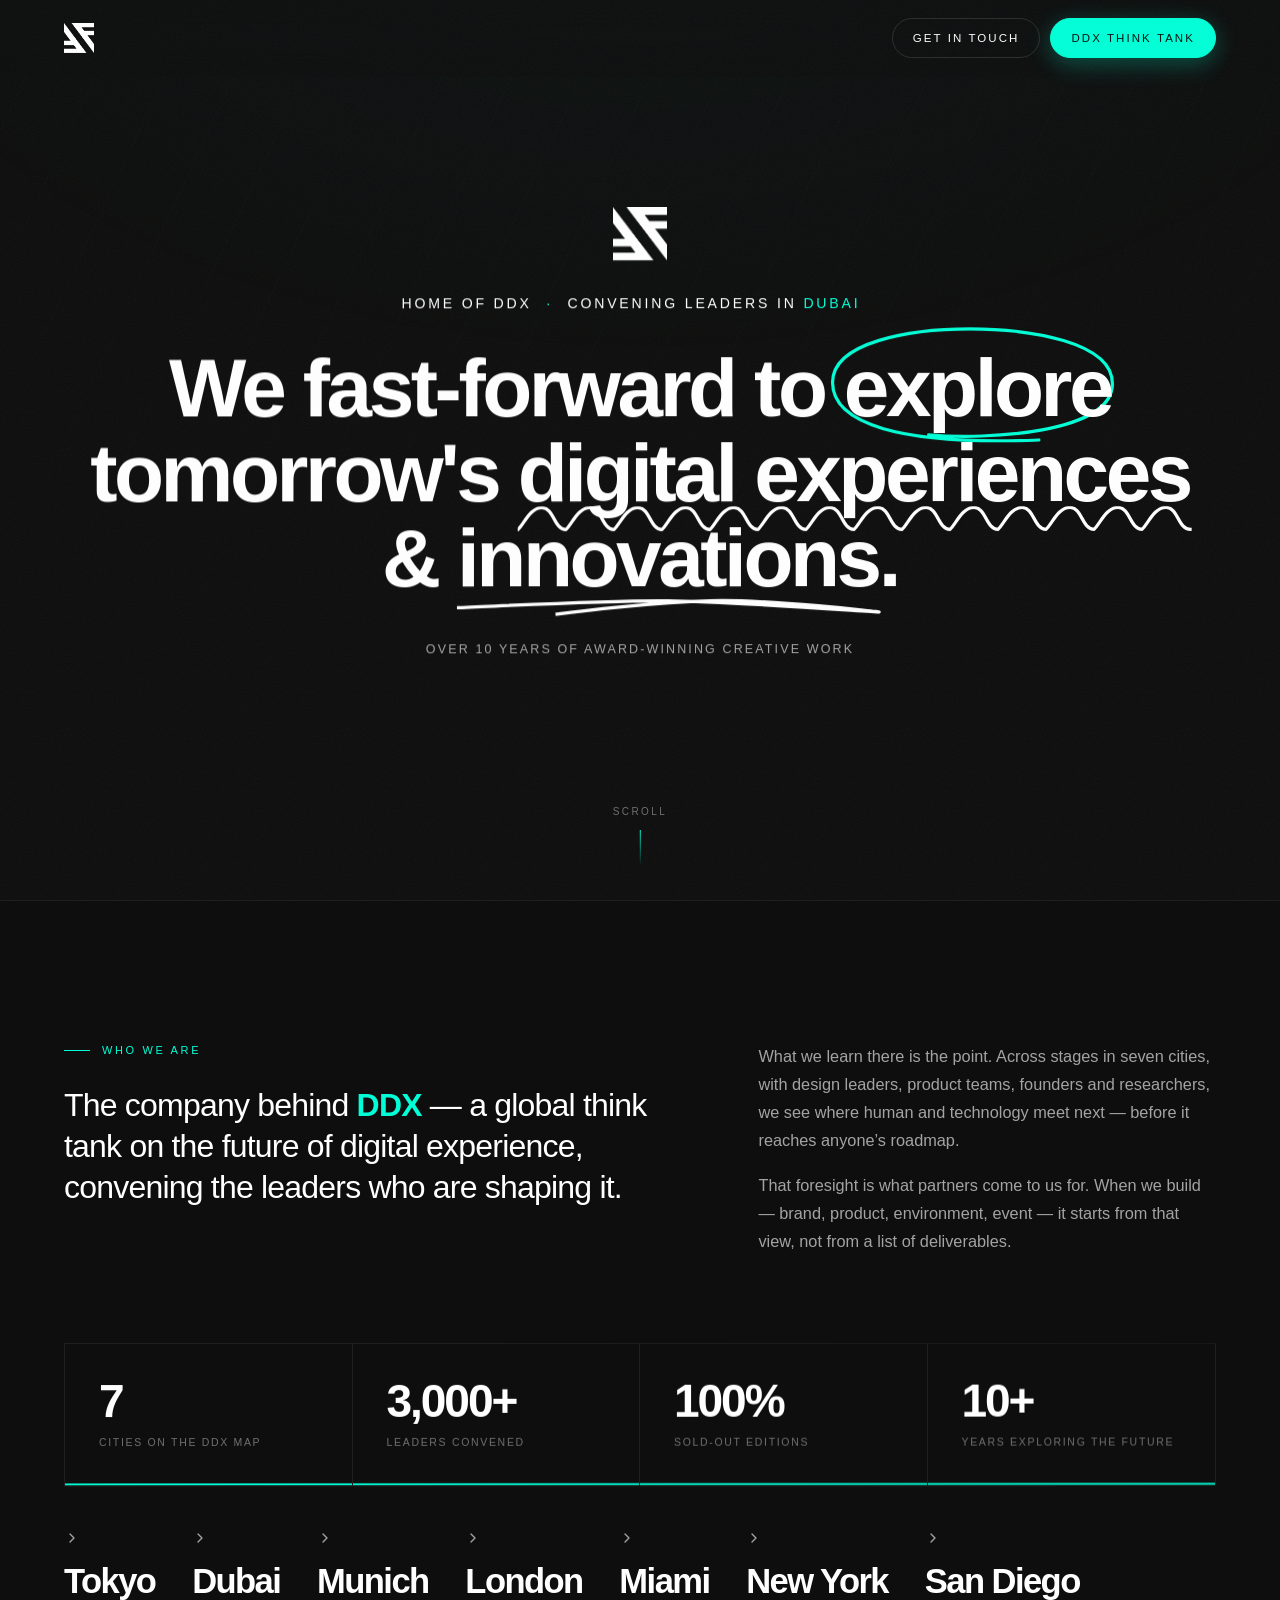
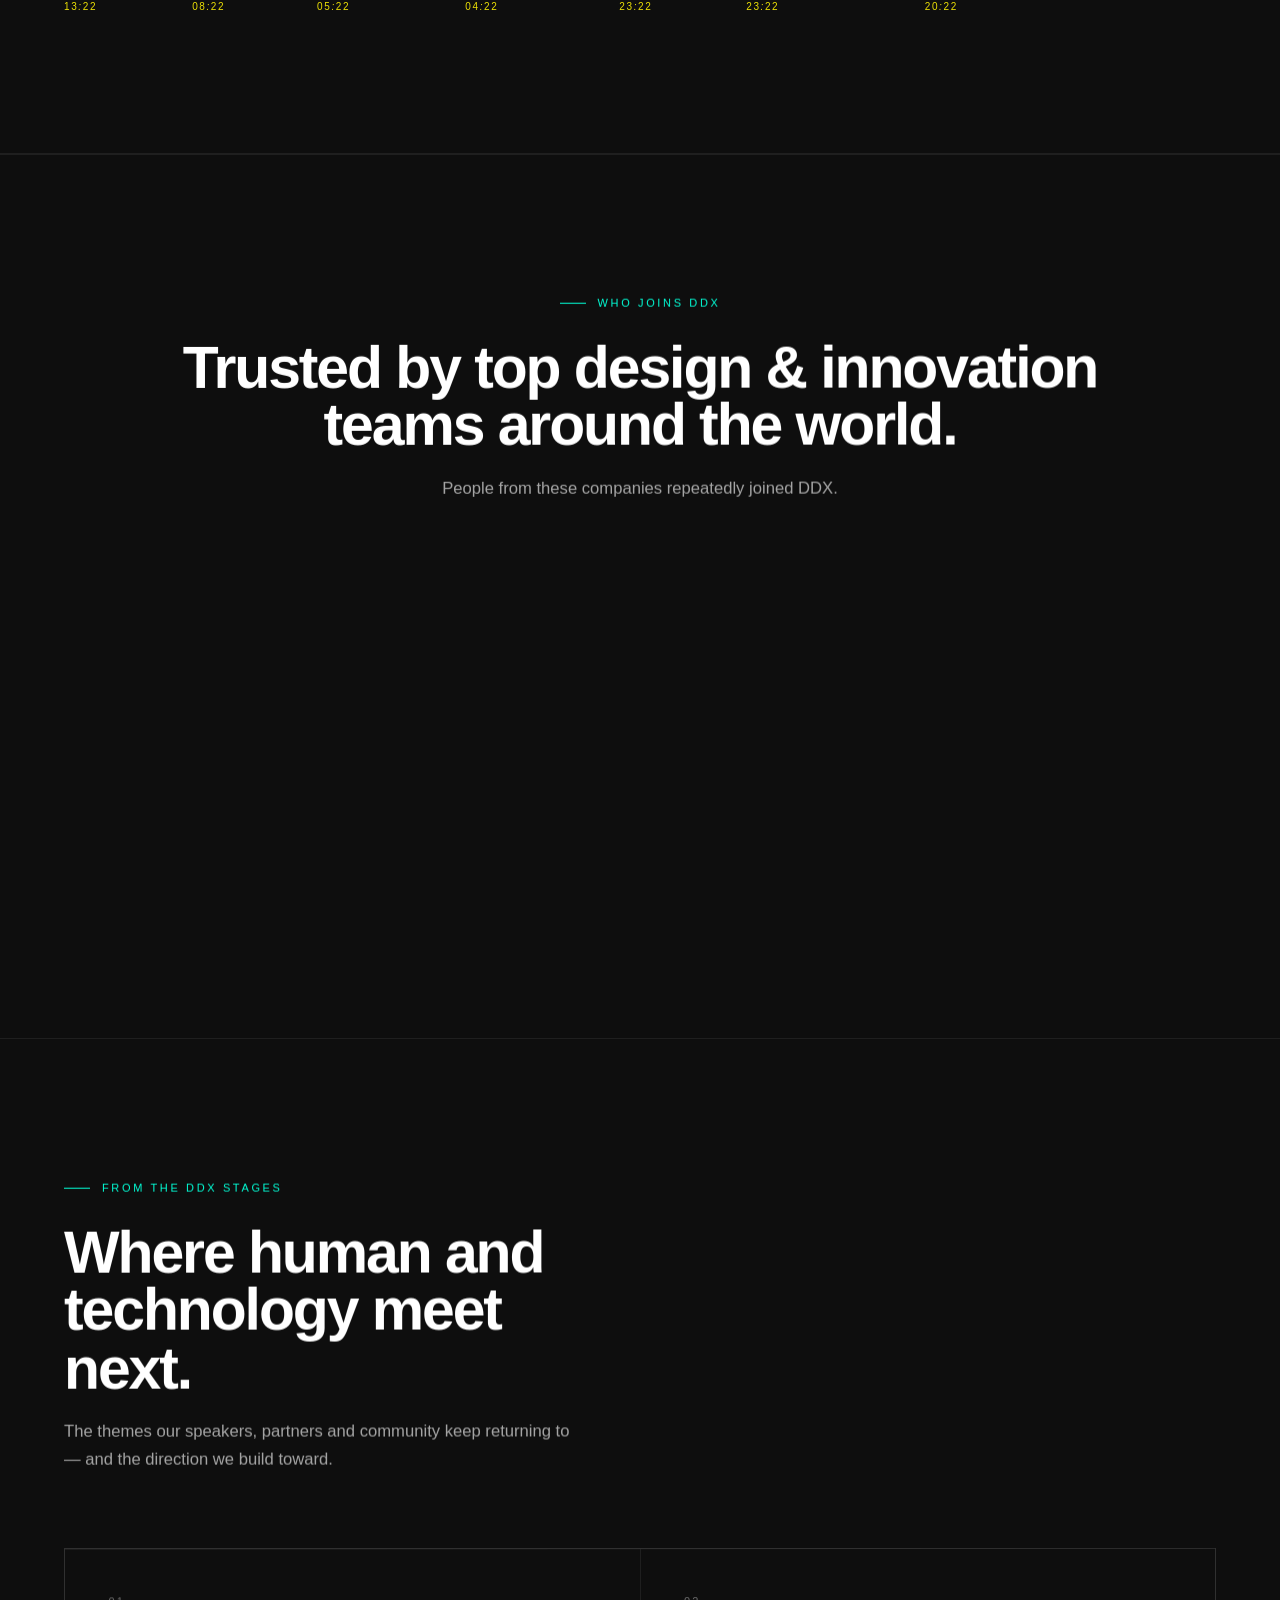
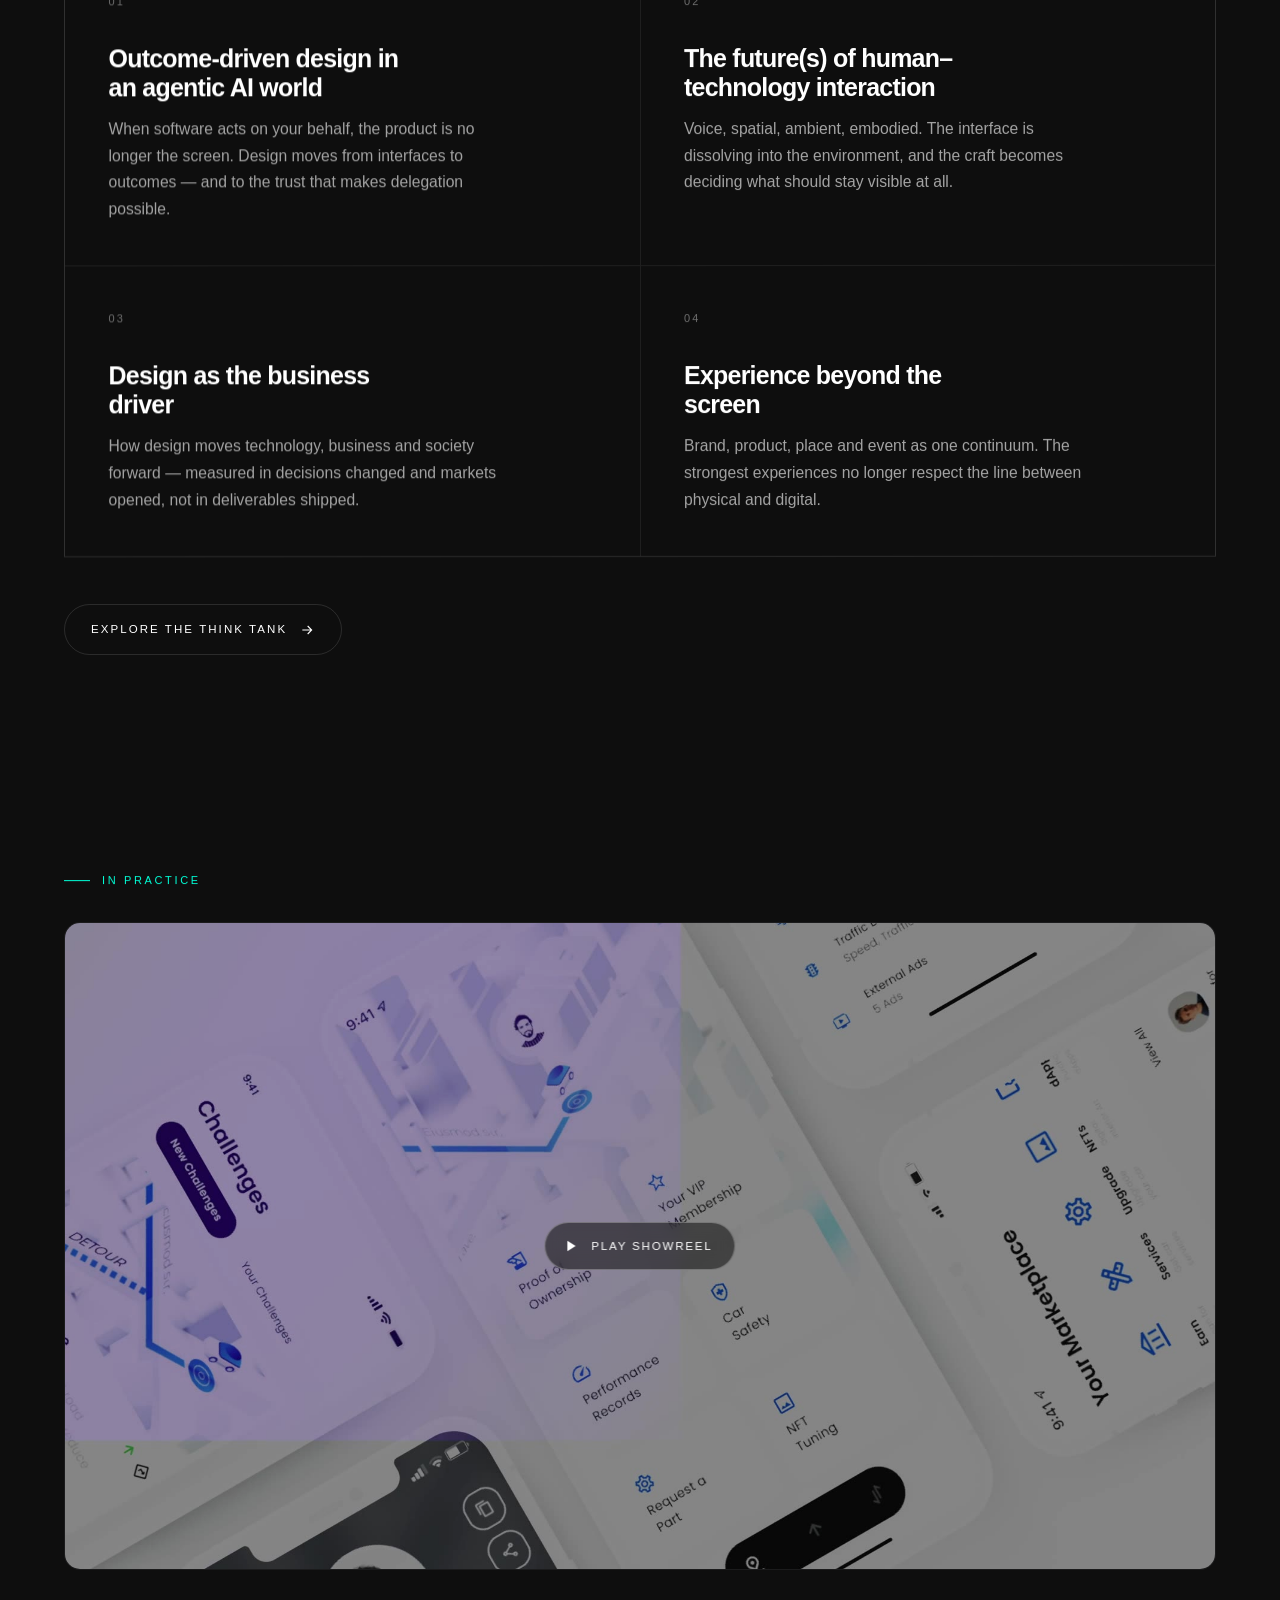
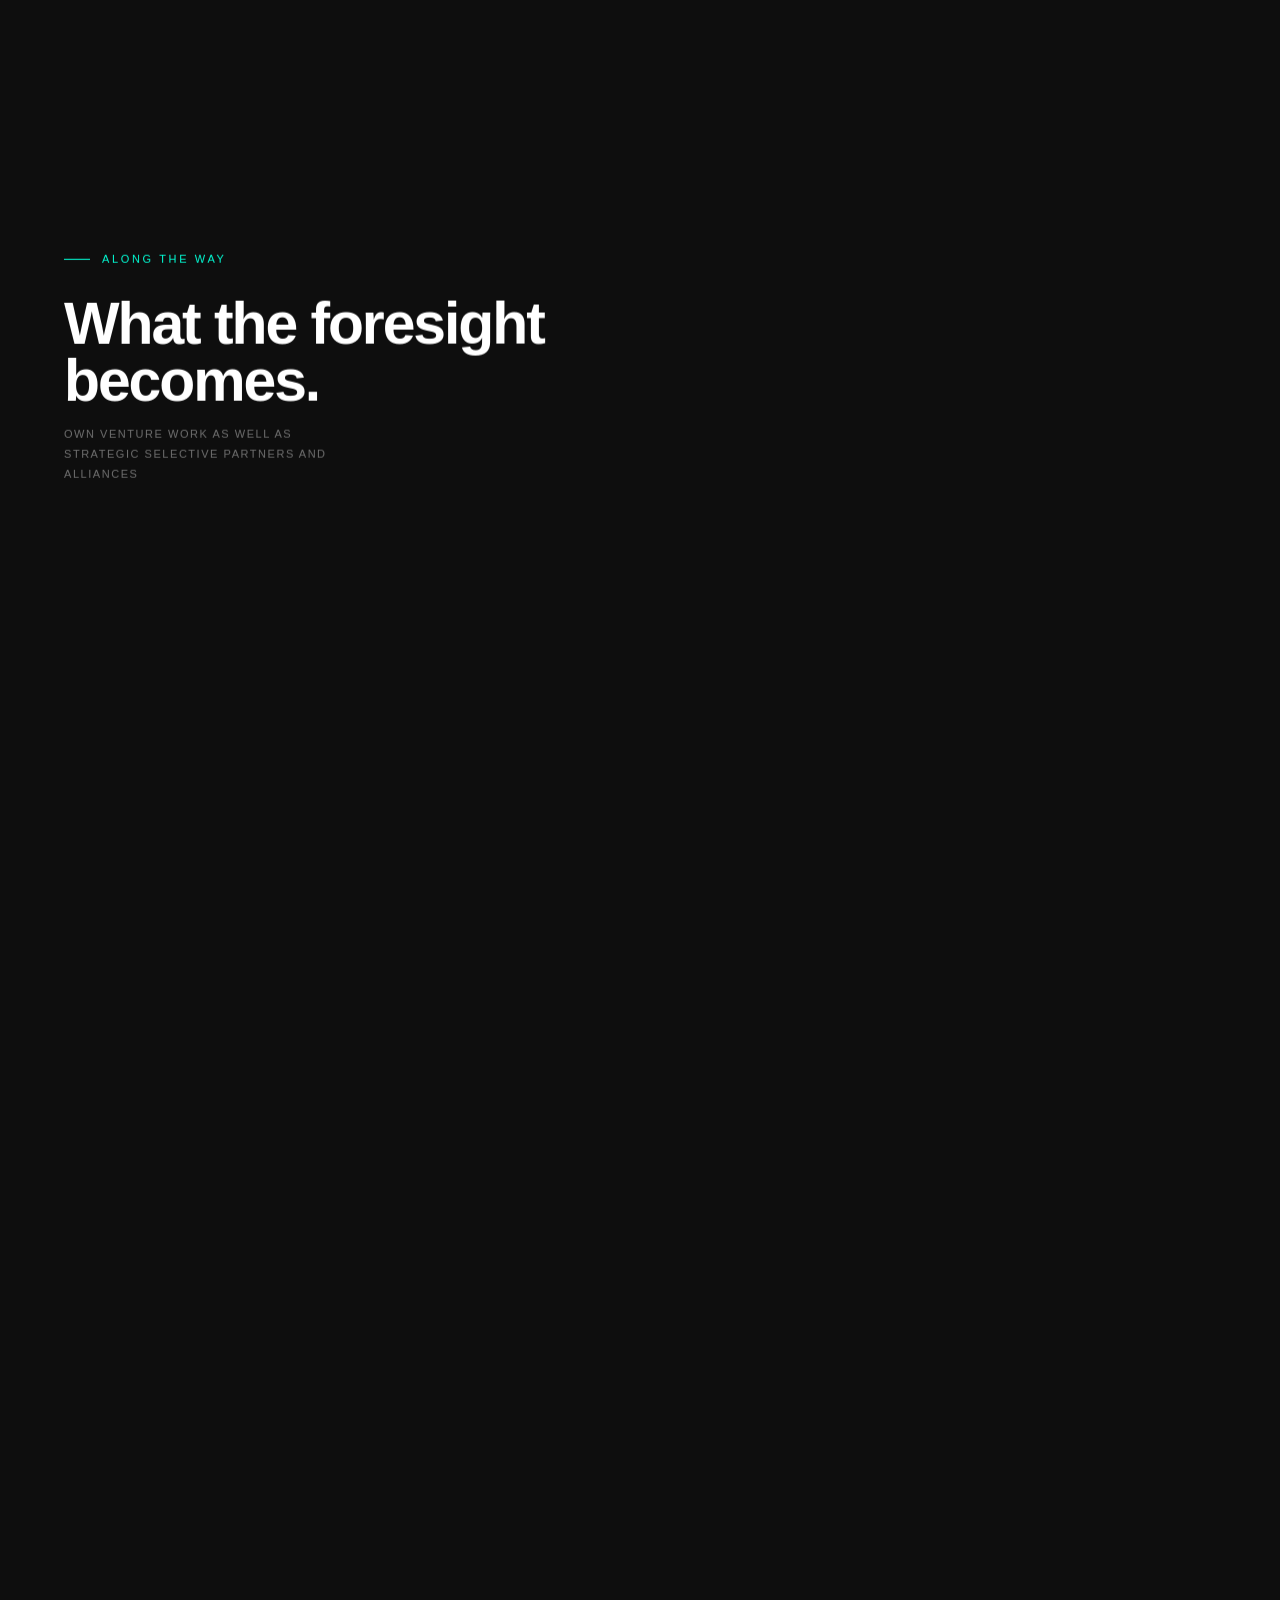
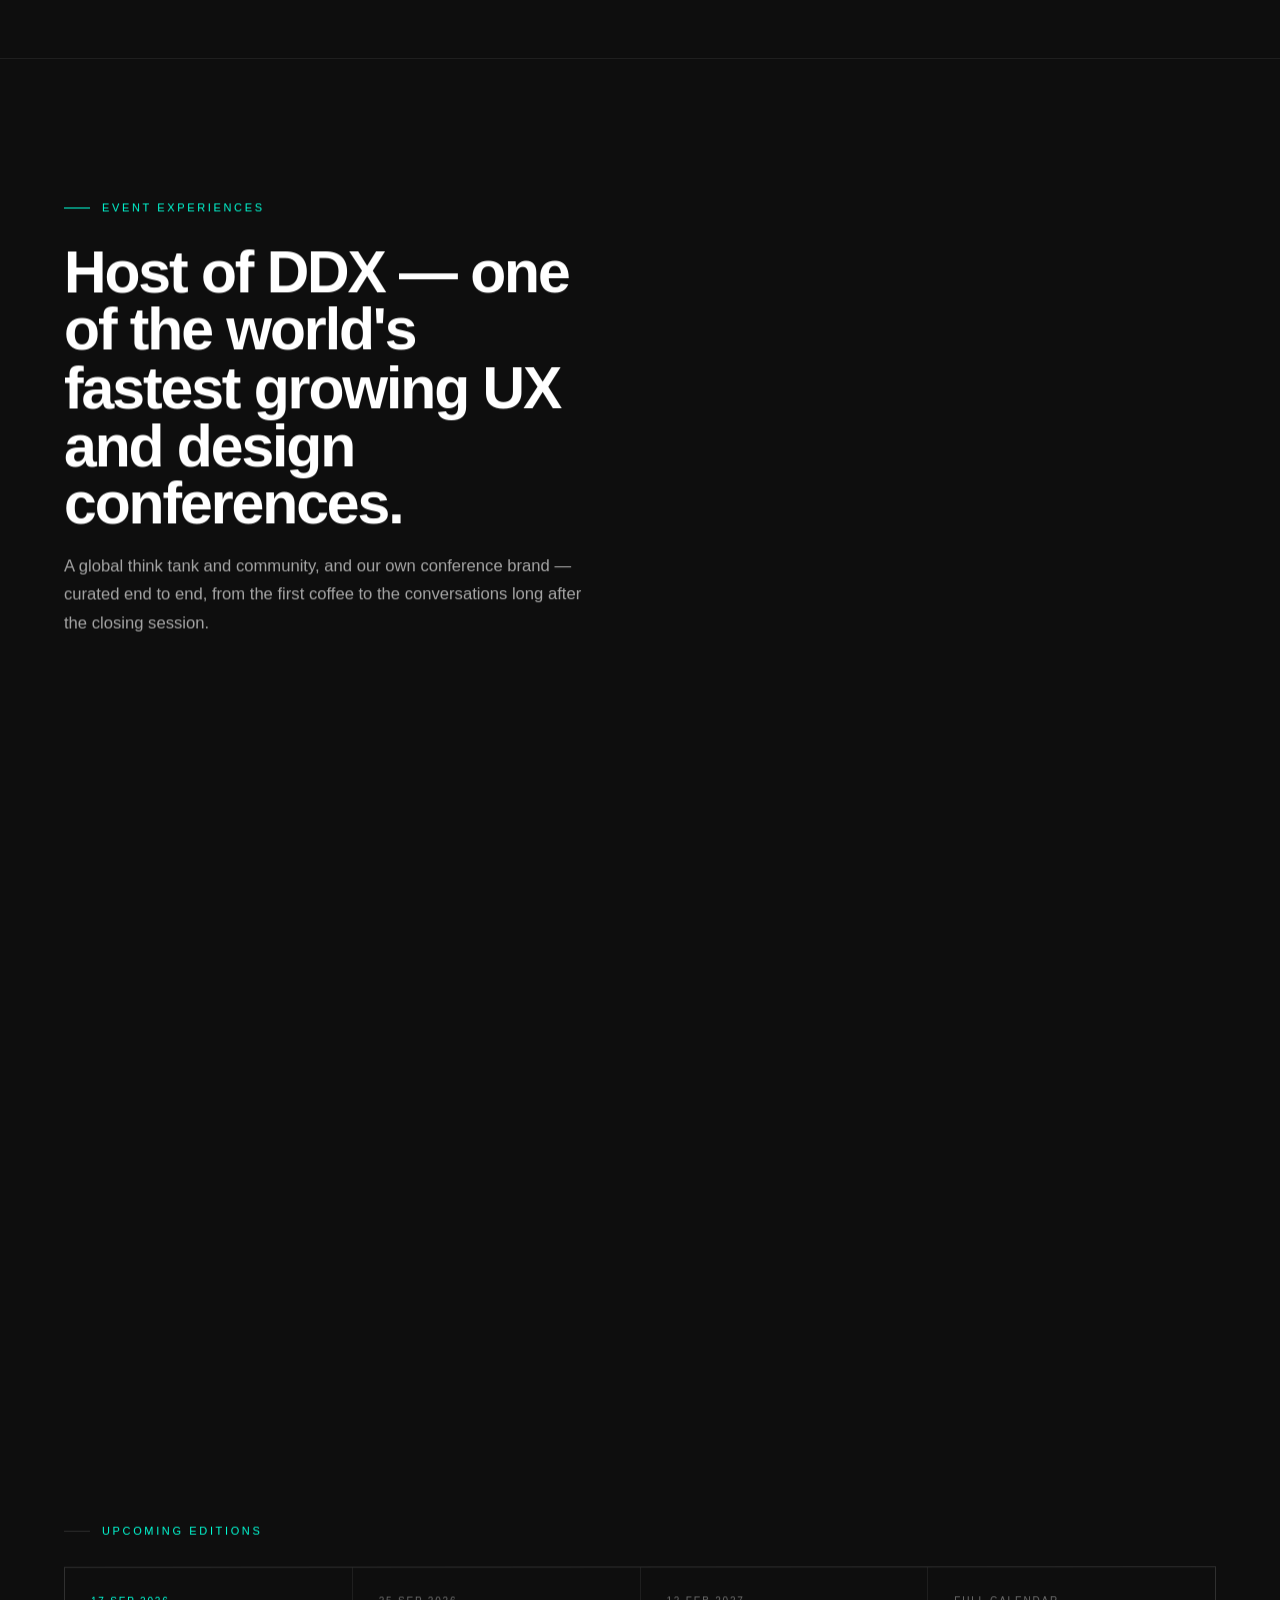
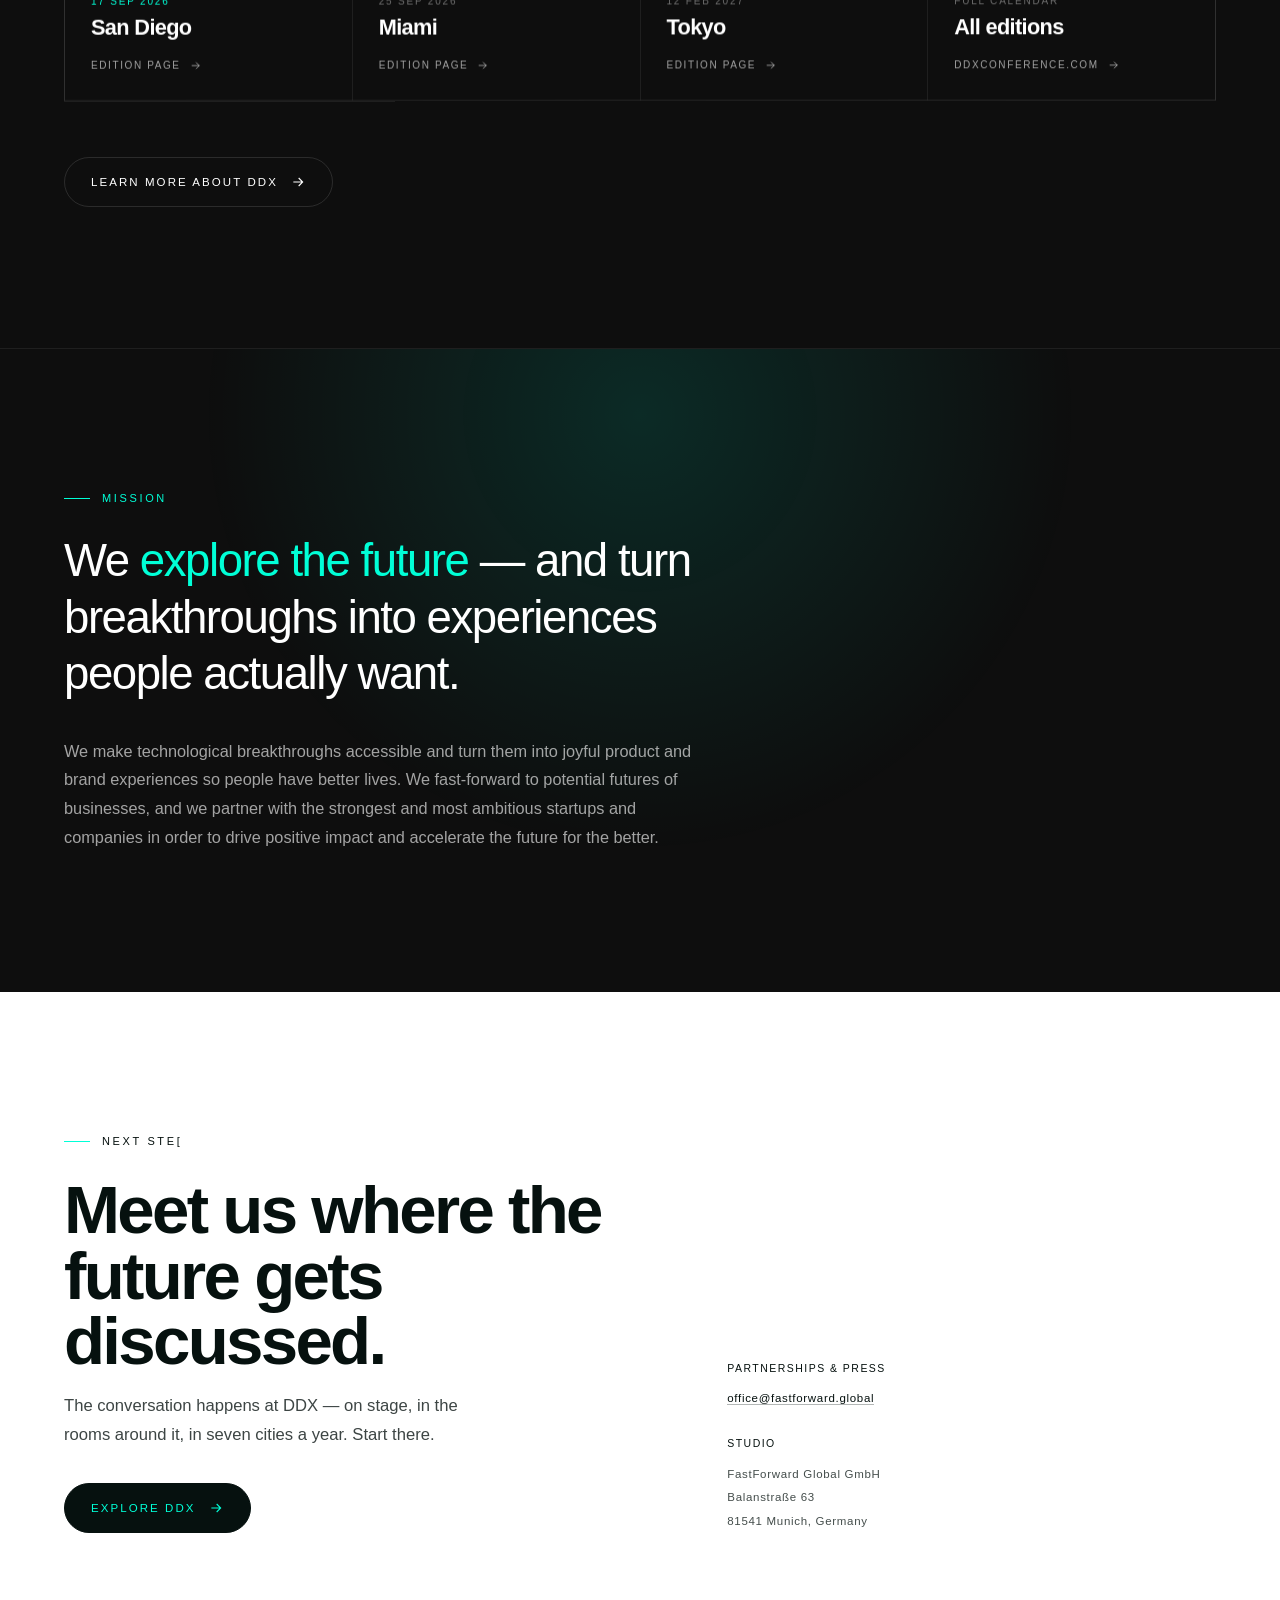
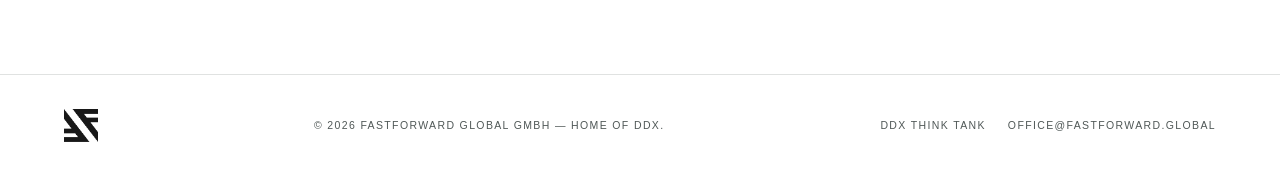
==== commit 4f55613f: "Gallery: six columns, 36 images — add 18 working and creative-work shots New tiles come from the seb" ====
--- a/index.html
+++ b/index.html
@@ -26,7 +26,7 @@
 <link rel="apple-touch-icon" sizes="180x180" href="assets/img/apple-touch-icon.png">
 <link rel="manifest" href="site.webmanifest">
 <meta name="theme-color" content="#0e0e0e">
-<link rel="stylesheet" href="assets/css/style.css?v=68">
+<link rel="stylesheet" href="assets/css/style.css?v=69">
 <noscript><style>
   /* without JS nothing can add .is-in — so nothing may start hidden */
   .tile{clip-path:none !important}.tile img,.tile video{opacity:1 !important;transform:none !important}
@@ -238,64 +238,52 @@
   </div>
   <div class="gallery__grid">
       <div class="gallery__col" data-speed="-64">
-        <figure class="tile" style="--ar:4/3;--n:0">
-          <img src="assets/img/_ASA4213.jpg" alt="" loading="lazy" decoding="async">
-        </figure>
-        <figure class="tile" style="--ar:3/4;--n:1">
-          <img src="assets/img/Devision-head.png" alt="" loading="lazy" decoding="async">
-        </figure>
-        <figure class="tile" style="--ar:1/1;--n:2">
-          <img src="assets/img/Scene-4-copy-1.jpg" alt="" loading="lazy" decoding="async">
-        </figure>
-        <figure class="tile" style="--ar:16/9;--n:3">
-          <img src="assets/img/Sitewasp_Statistics_Small-1-1.jpg" alt="" loading="lazy" decoding="async">
-        </figure>
-        <figure class="tile" style="--ar:4/5;--n:4">
-          <img src="assets/img/DSC01184-copyss-31.jpg" alt="" loading="lazy" decoding="async">
-        </figure>
-        <figure class="tile" style="--ar:3/2;--n:5">
-          <img src="assets/img/1701868152119.jpg" alt="" loading="lazy" decoding="async">
-        </figure>
+        <figure class="tile" style="--ar:4/3;--n:0"><img src="assets/img/_ASA4213.jpg" alt="" loading="lazy" decoding="async"></figure>
+        <figure class="tile" style="--ar:3/4;--n:1"><img src="assets/img/work-postits.jpg" alt="" loading="lazy" decoding="async"></figure>
+        <figure class="tile" style="--ar:1/1;--n:2"><img src="assets/img/Devision-head.png" alt="" loading="lazy" decoding="async"></figure>
+        <figure class="tile" style="--ar:16/9;--n:3"><img src="assets/img/work-sketch.jpg" alt="" loading="lazy" decoding="async"></figure>
+        <figure class="tile" style="--ar:4/5;--n:4"><img src="assets/img/Scene-4-copy-1.jpg" alt="" loading="lazy" decoding="async"></figure>
+        <figure class="tile" style="--ar:3/2;--n:5"><img src="assets/img/work-coinnovating.jpg" alt="" loading="lazy" decoding="async"></figure>
       </div>
       <div class="gallery__col" data-speed="46">
-        <figure class="tile" style="--ar:1/1;--n:0">
-          <img src="assets/img/Sitewasp_Clean_5-black_Website-2.jpg" alt="" loading="lazy" decoding="async">
-        </figure>
-        <figure class="tile" style="--ar:16/9;--n:1">
-          <img src="assets/img/home-(1)-1.png" alt="" loading="lazy" decoding="async">
-        </figure>
-        <figure class="tile" style="--ar:4/5;--n:2">
-          <img src="assets/img/Rectangle-3067.jpg" alt="" loading="lazy" decoding="async">
-        </figure>
-        <figure class="tile" style="--ar:3/2;--n:3">
-          <img src="assets/img/black_6-copy-1.png" alt="" loading="lazy" decoding="async">
-        </figure>
-        <figure class="tile" style="--ar:4/3;--n:4">
-          <img src="assets/img/1727289545048.jpeg" alt="" loading="lazy" decoding="async">
-        </figure>
-        <figure class="tile" style="--ar:3/4;--n:5">
-          <img src="assets/img/02.jpg" alt="" loading="lazy" decoding="async">
-        </figure>
+        <figure class="tile" style="--ar:3/4;--n:0"><img src="assets/img/Sitewasp_Statistics_Small-1-1.jpg" alt="" loading="lazy" decoding="async"></figure>
+        <figure class="tile" style="--ar:1/1;--n:1"><img src="assets/img/work-board.jpg" alt="" loading="lazy" decoding="async"></figure>
+        <figure class="tile" style="--ar:16/9;--n:2"><img src="assets/img/DSC01184-copyss-31.jpg" alt="" loading="lazy" decoding="async"></figure>
+        <figure class="tile" style="--ar:4/5;--n:3"><img src="assets/img/work-workshop.jpg" alt="" loading="lazy" decoding="async"></figure>
+        <figure class="tile" style="--ar:3/2;--n:4"><img src="assets/img/1701868152119.jpg" alt="" loading="lazy" decoding="async"></figure>
+        <figure class="tile" style="--ar:4/3;--n:5"><img src="assets/img/work-push.jpg" alt="" loading="lazy" decoding="async"></figure>
       </div>
       <div class="gallery__col" data-speed="-92">
-        <figure class="tile" style="--ar:4/5;--n:0">
-          <img src="assets/img/6308cf0d598aa3d11e92d14c_grid3-1-1.jpg" alt="" loading="lazy" decoding="async">
-        </figure>
-        <figure class="tile" style="--ar:3/2;--n:1">
-          <img src="assets/img/Frame-562.jpg" alt="" loading="lazy" decoding="async">
-        </figure>
-        <figure class="tile" style="--ar:4/3;--n:2">
-          <img src="assets/img/home-1.png" alt="" loading="lazy" decoding="async">
-        </figure>
-        <figure class="tile" style="--ar:3/4;--n:3">
-          <img src="assets/img/04-(2)-1.jpg" alt="" loading="lazy" decoding="async">
-        </figure>
-        <figure class="tile" style="--ar:1/1;--n:4">
-          <img src="assets/img/SebastianGier_website-6.jpg" alt="" loading="lazy" decoding="async">
-        </figure>
-        <figure class="tile" style="--ar:16/9;--n:5">
-          <img src="assets/img/Website-(1).gif" alt="" loading="lazy" decoding="async">
-        </figure>
+        <figure class="tile" style="--ar:1/1;--n:0"><img src="assets/img/Sitewasp_Clean_5-black_Website-2.jpg" alt="" loading="lazy" decoding="async"></figure>
+        <figure class="tile" style="--ar:16/9;--n:1"><img src="assets/img/work-impact.jpg" alt="" loading="lazy" decoding="async"></figure>
+        <figure class="tile" style="--ar:4/5;--n:2"><img src="assets/img/home-(1)-1.png" alt="" loading="lazy" decoding="async"></figure>
+        <figure class="tile" style="--ar:3/2;--n:3"><img src="assets/img/work-guide.jpg" alt="" loading="lazy" decoding="async"></figure>
+        <figure class="tile" style="--ar:4/3;--n:4"><img src="assets/img/Rectangle-3067.jpg" alt="" loading="lazy" decoding="async"></figure>
+        <figure class="tile" style="--ar:3/4;--n:5"><img src="assets/img/work-bmw.jpg" alt="" loading="lazy" decoding="async"></figure>
+      </div>
+      <div class="gallery__col" data-speed="58">
+        <figure class="tile" style="--ar:16/9;--n:0"><img src="assets/img/black_6-copy-1.png" alt="" loading="lazy" decoding="async"></figure>
+        <figure class="tile" style="--ar:4/5;--n:1"><img src="assets/img/work-speak-1.jpg" alt="" loading="lazy" decoding="async"></figure>
+        <figure class="tile" style="--ar:3/2;--n:2"><img src="assets/img/1727289545048.jpeg" alt="" loading="lazy" decoding="async"></figure>
+        <figure class="tile" style="--ar:4/3;--n:3"><img src="assets/img/work-speak-2.jpg" alt="" loading="lazy" decoding="async"></figure>
+        <figure class="tile" style="--ar:3/4;--n:4"><img src="assets/img/02.jpg" alt="" loading="lazy" decoding="async"></figure>
+        <figure class="tile" style="--ar:1/1;--n:5"><img src="assets/img/work-panel.jpg" alt="" loading="lazy" decoding="async"></figure>
+      </div>
+      <div class="gallery__col" data-speed="-76">
+        <figure class="tile" style="--ar:4/5;--n:0"><img src="assets/img/6308cf0d598aa3d11e92d14c_grid3-1-1.jpg" alt="" loading="lazy" decoding="async"></figure>
+        <figure class="tile" style="--ar:3/2;--n:1"><img src="assets/img/work-stage.jpg" alt="" loading="lazy" decoding="async"></figure>
+        <figure class="tile" style="--ar:4/3;--n:2"><img src="assets/img/Frame-562.jpg" alt="" loading="lazy" decoding="async"></figure>
+        <figure class="tile" style="--ar:3/4;--n:3"><img src="assets/img/work-dashboard.jpg" alt="" loading="lazy" decoding="async"></figure>
+        <figure class="tile" style="--ar:1/1;--n:4"><img src="assets/img/home-1.png" alt="" loading="lazy" decoding="async"></figure>
+        <figure class="tile" style="--ar:16/9;--n:5"><img src="assets/img/work-mockup-1.png" alt="" loading="lazy" decoding="async"></figure>
+      </div>
+      <div class="gallery__col" data-speed="38">
+        <figure class="tile" style="--ar:3/2;--n:0"><img src="assets/img/04-(2)-1.jpg" alt="" loading="lazy" decoding="async"></figure>
+        <figure class="tile" style="--ar:4/3;--n:1"><img src="assets/img/work-mockup-2.png" alt="" loading="lazy" decoding="async"></figure>
+        <figure class="tile" style="--ar:3/4;--n:2"><img src="assets/img/SebastianGier_website-6.jpg" alt="" loading="lazy" decoding="async"></figure>
+        <figure class="tile" style="--ar:1/1;--n:3"><img src="assets/img/work-grid-2.jpg" alt="" loading="lazy" decoding="async"></figure>
+        <figure class="tile" style="--ar:16/9;--n:4"><img src="assets/img/Website-(1).gif" alt="" loading="lazy" decoding="async"></figure>
+        <figure class="tile" style="--ar:4/5;--n:5"><img src="assets/img/work-grid-3.jpg" alt="" loading="lazy" decoding="async"></figure>
       </div>
   </div>
 </section>
@@ -669,7 +657,7 @@
     px('.hero__inner', [-18]);
     // pixels, not %, so the clipped band's bleed (165px) always covers the travel;
     // only in the 3-column layout, where the band is clipped
-    if (window.innerWidth > 900) pxp('.gallery__col', [130, -105, 155]);
+    if (window.innerWidth >= 1280) pxp('.gallery__col', [80, -65, 95, -75, 88, -58]);
     px('.ddxshots .tile', [12, -9, 10, -13]);
     px('.trust__wall', [6]);
     px('.editions', [8]);
--- a/assets/css/style.css
+++ b/assets/css/style.css
@@ -1237,7 +1237,12 @@
   text-transform:uppercase;color:var(--ink-low,rgba(255,255,255,.45));
   line-height:1.8;max-width:46ch;
 }
-@media(min-width:901px){
+/* six columns; 6 divides by 3 and 2, so every breakpoint stays a clean rectangle */
+.gallery__grid{grid-template-columns:repeat(6,1fr)}
+@media(max-width:1279px){ .gallery__grid{grid-template-columns:repeat(3,1fr)} }
+@media(max-width:860px){ .gallery__grid{grid-template-columns:repeat(2,1fr)} }
+/* the band is clipped only where the columns actually parallax */
+@media(min-width:1280px){
   .gallery__grid{overflow:hidden}
-  .gallery__col{margin-block:-165px}
-}
+  .gallery__col{margin-block:-105px}
+}
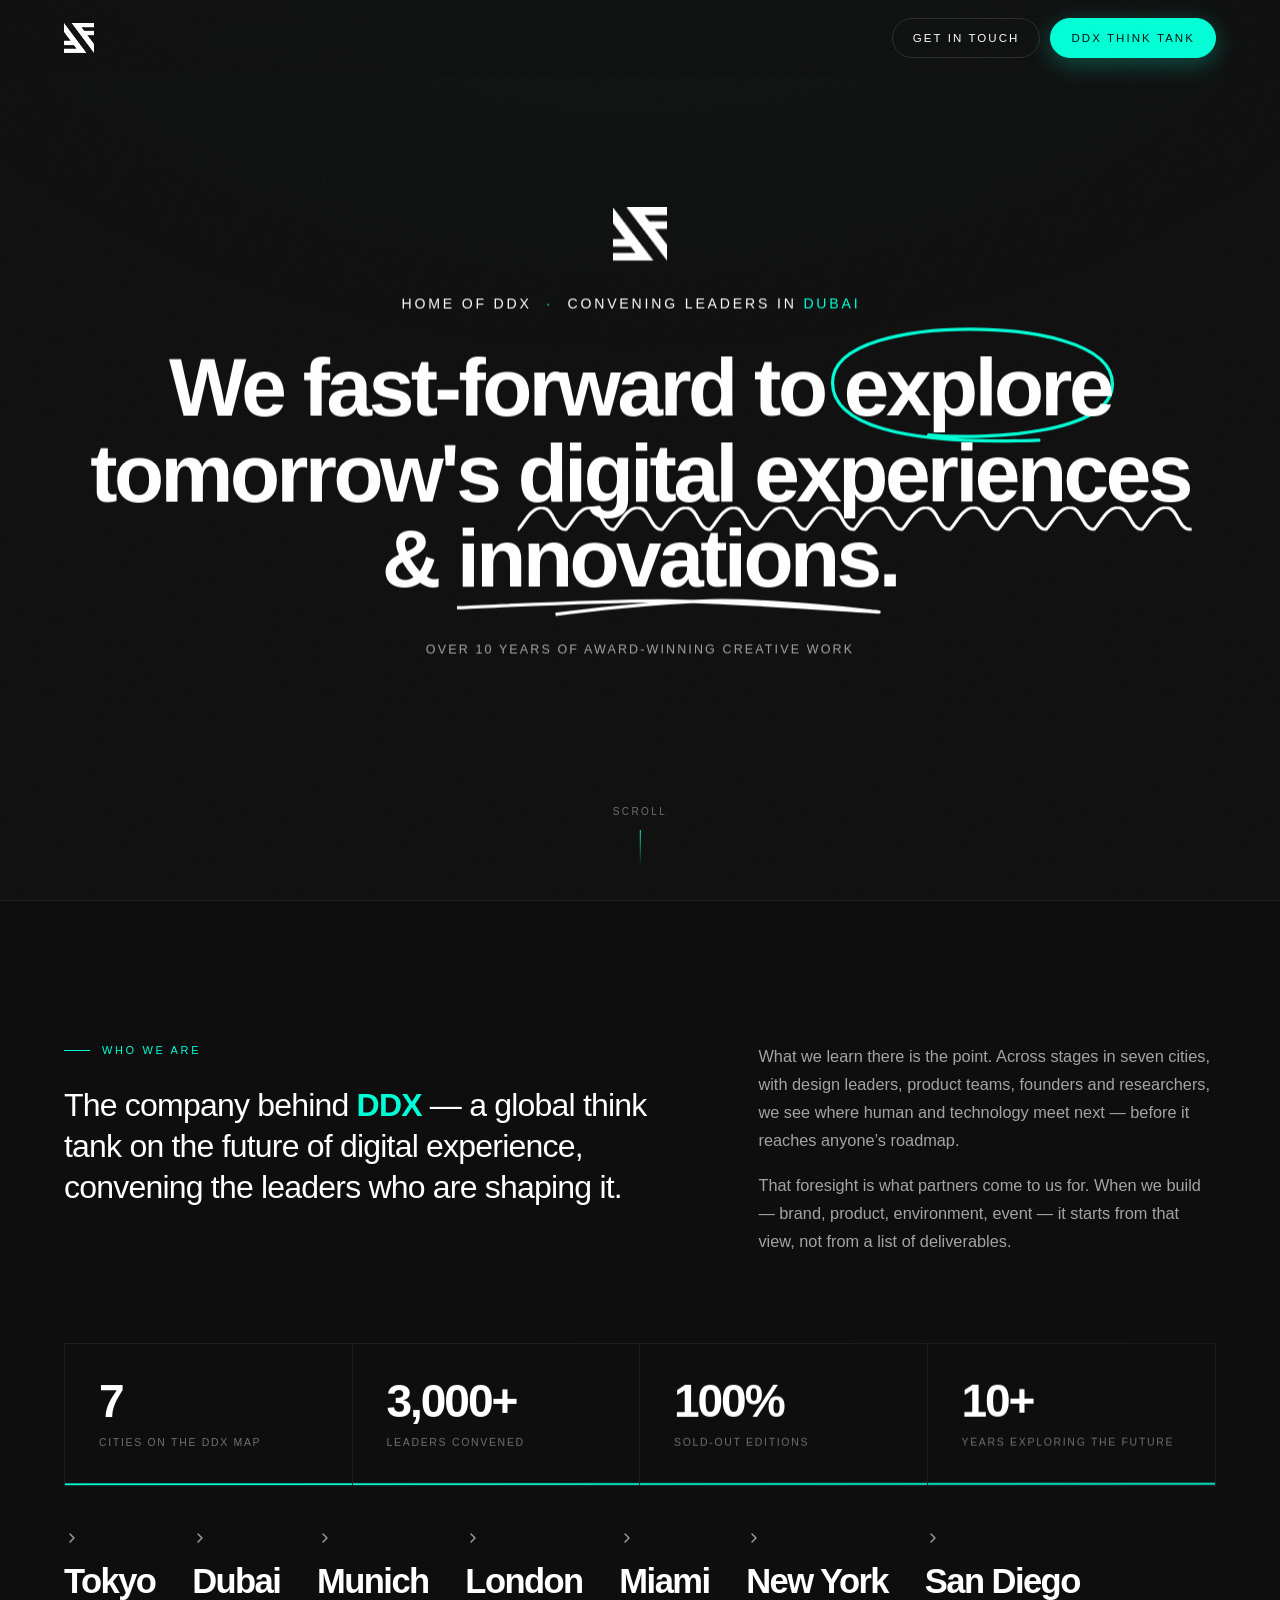
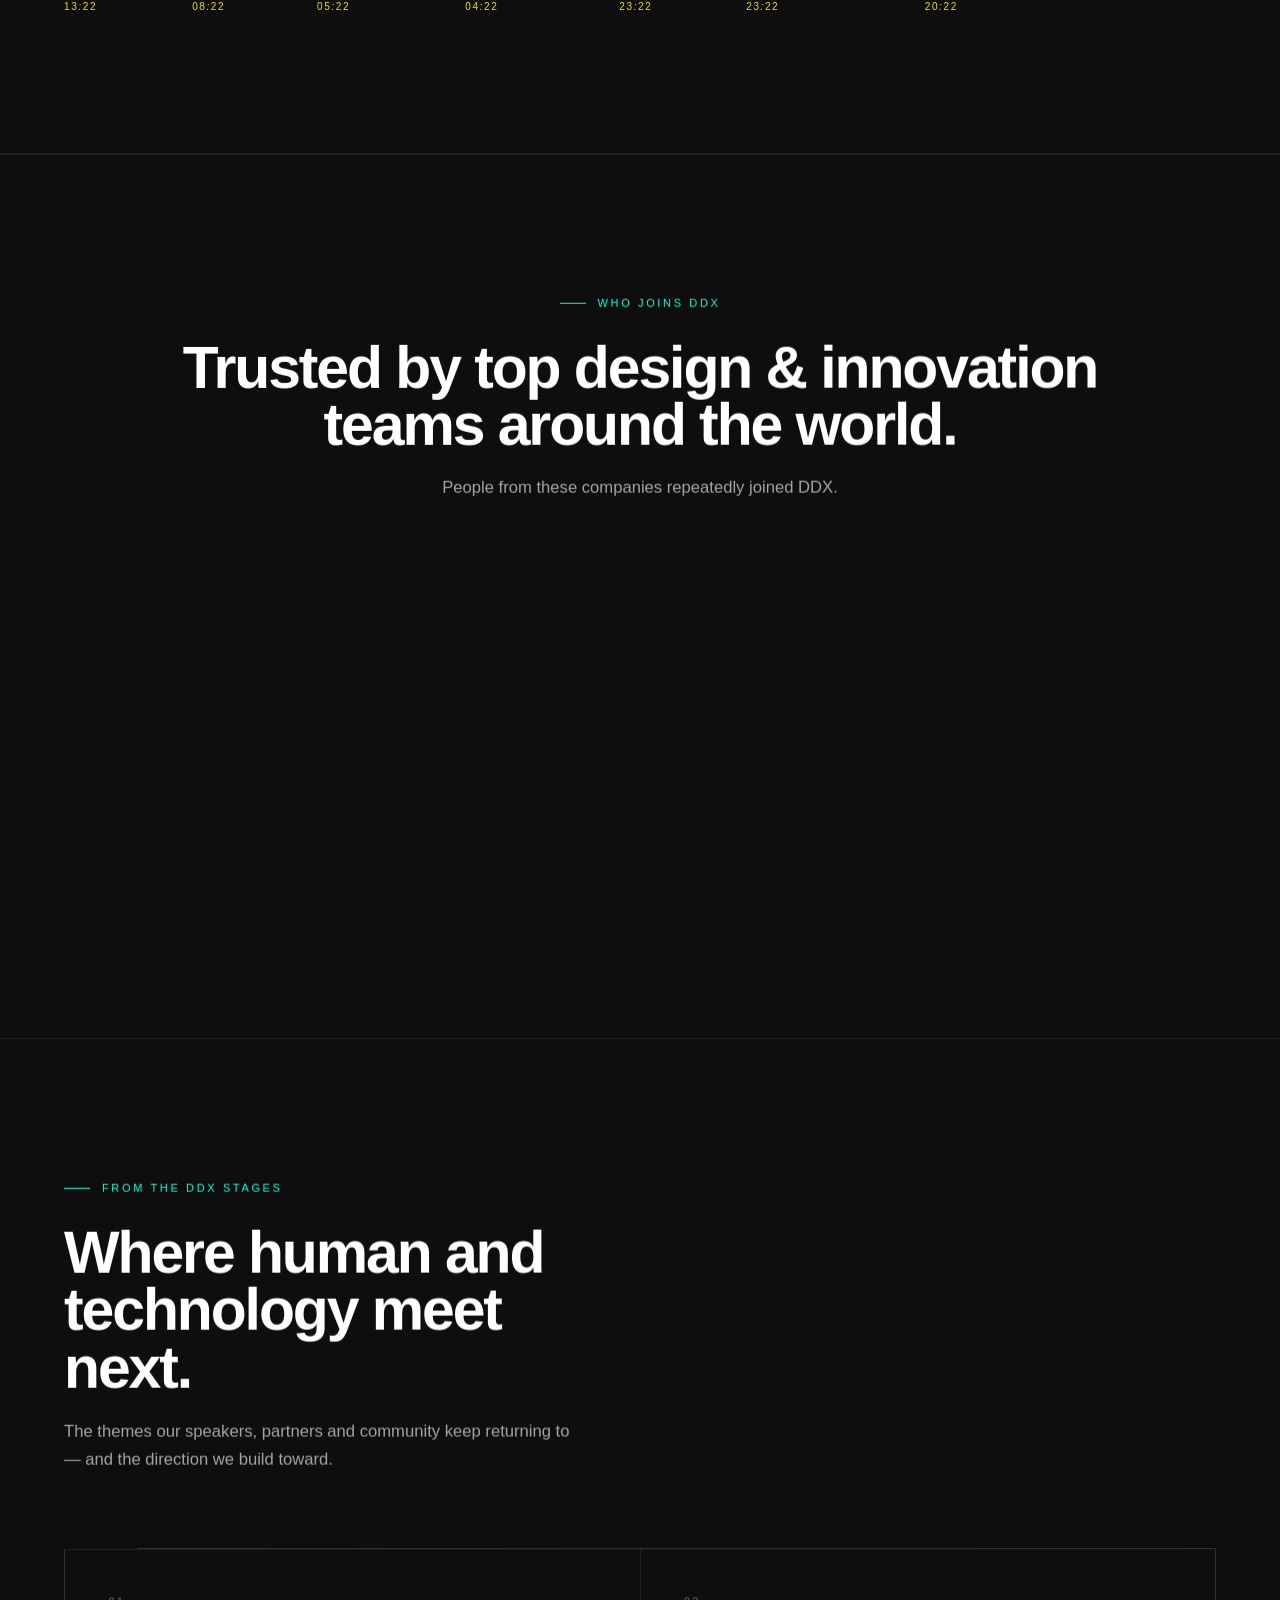
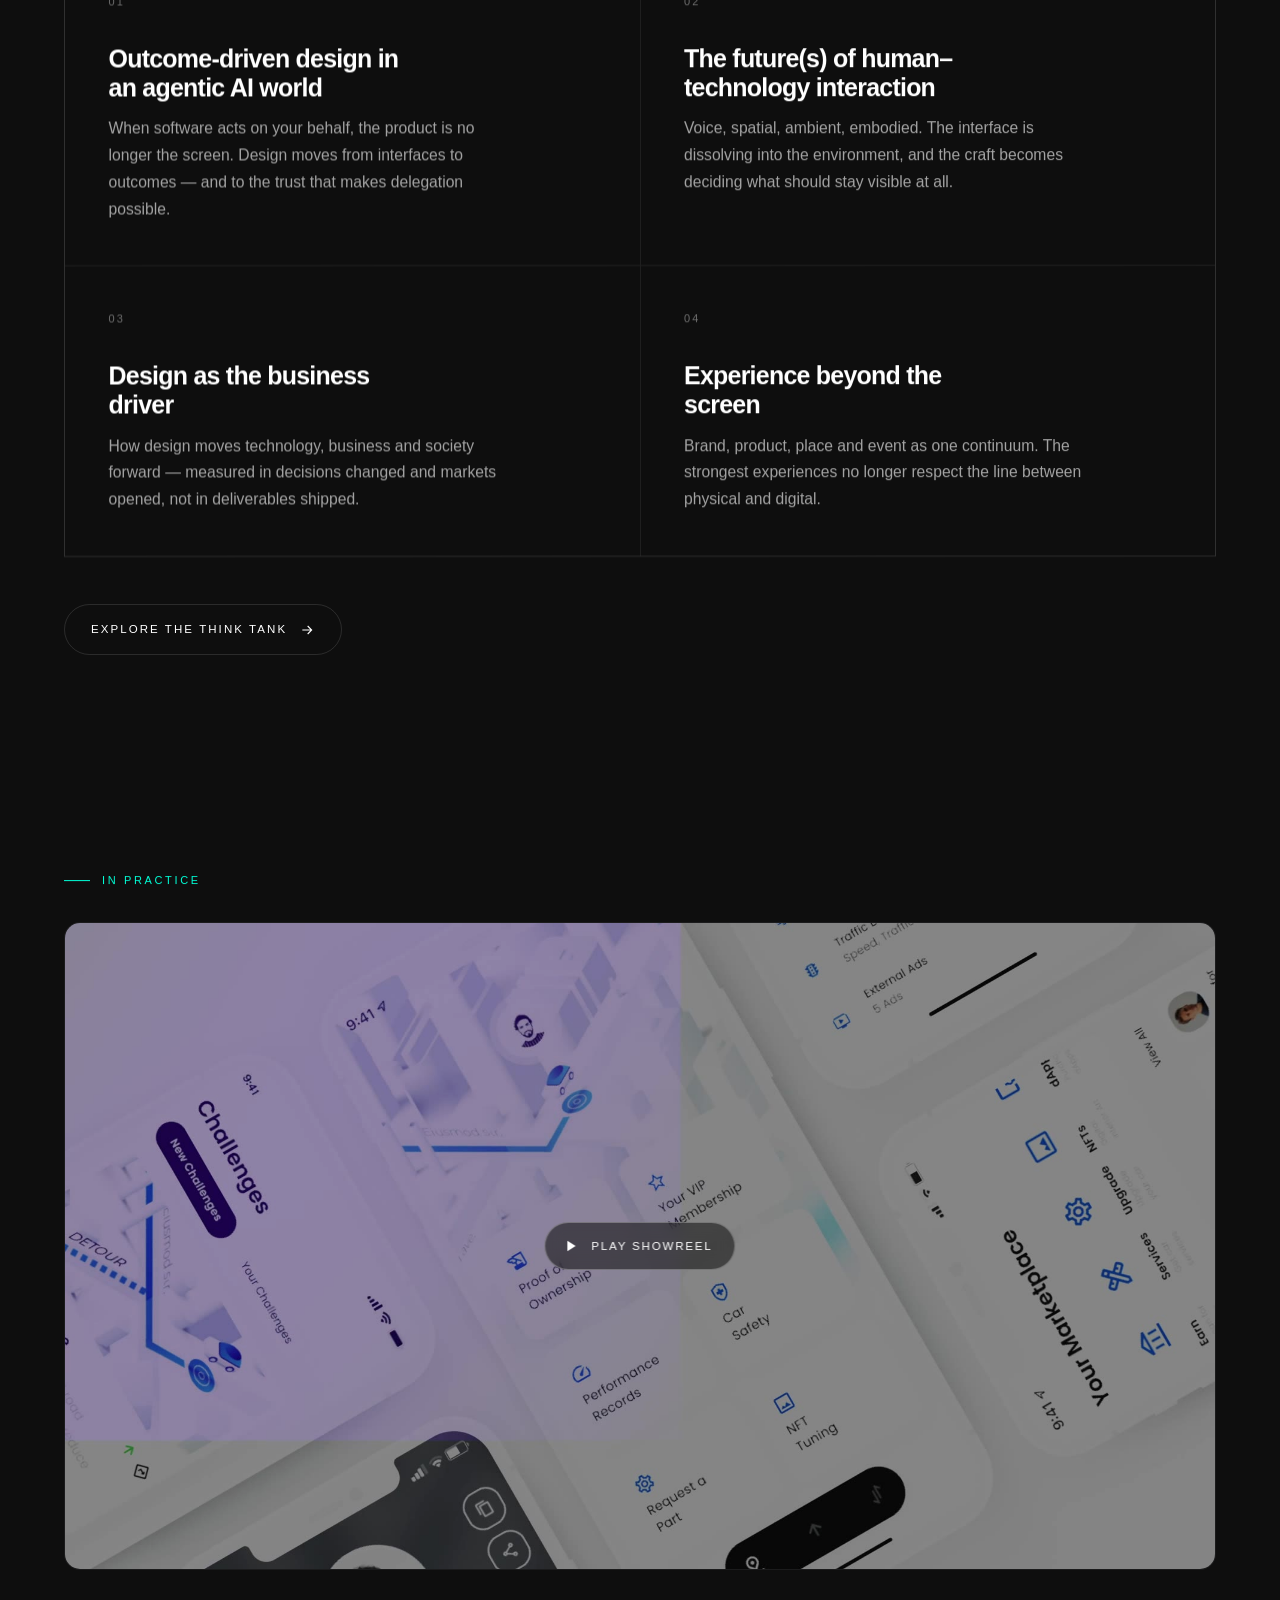
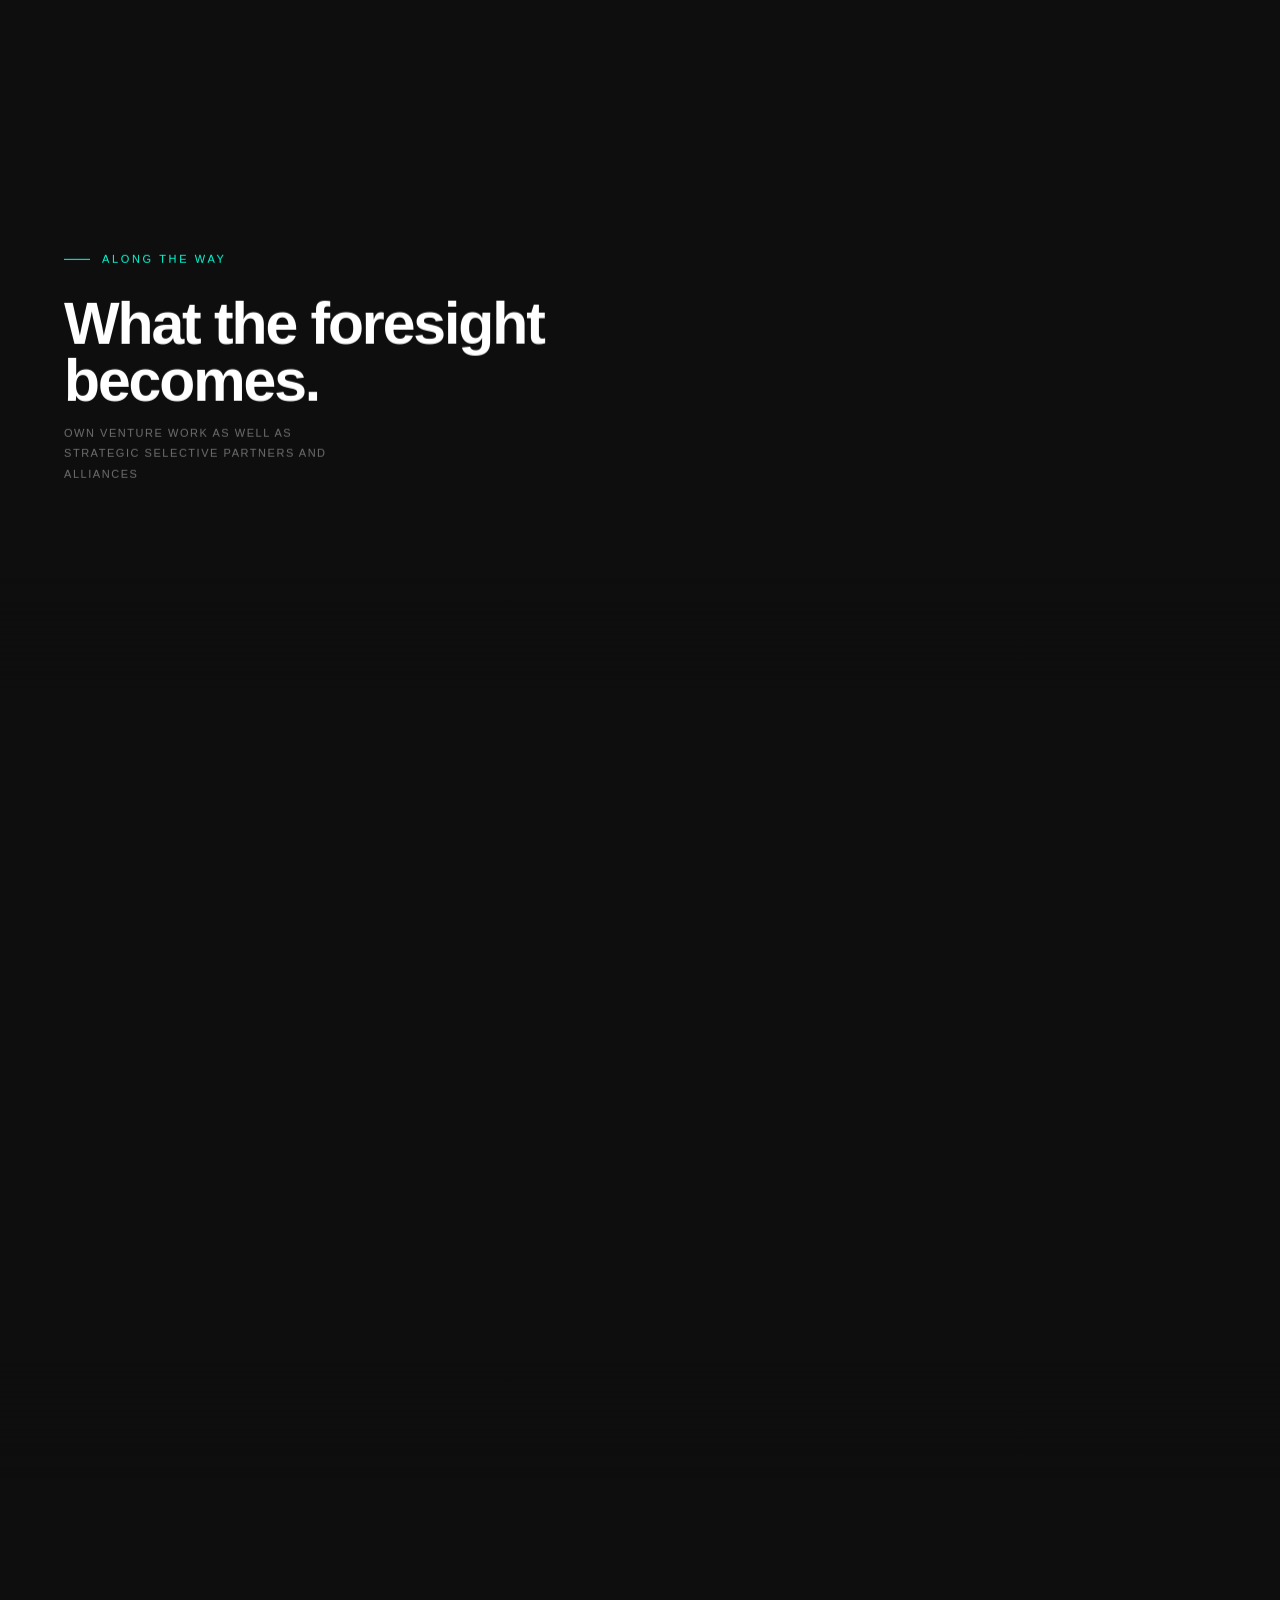
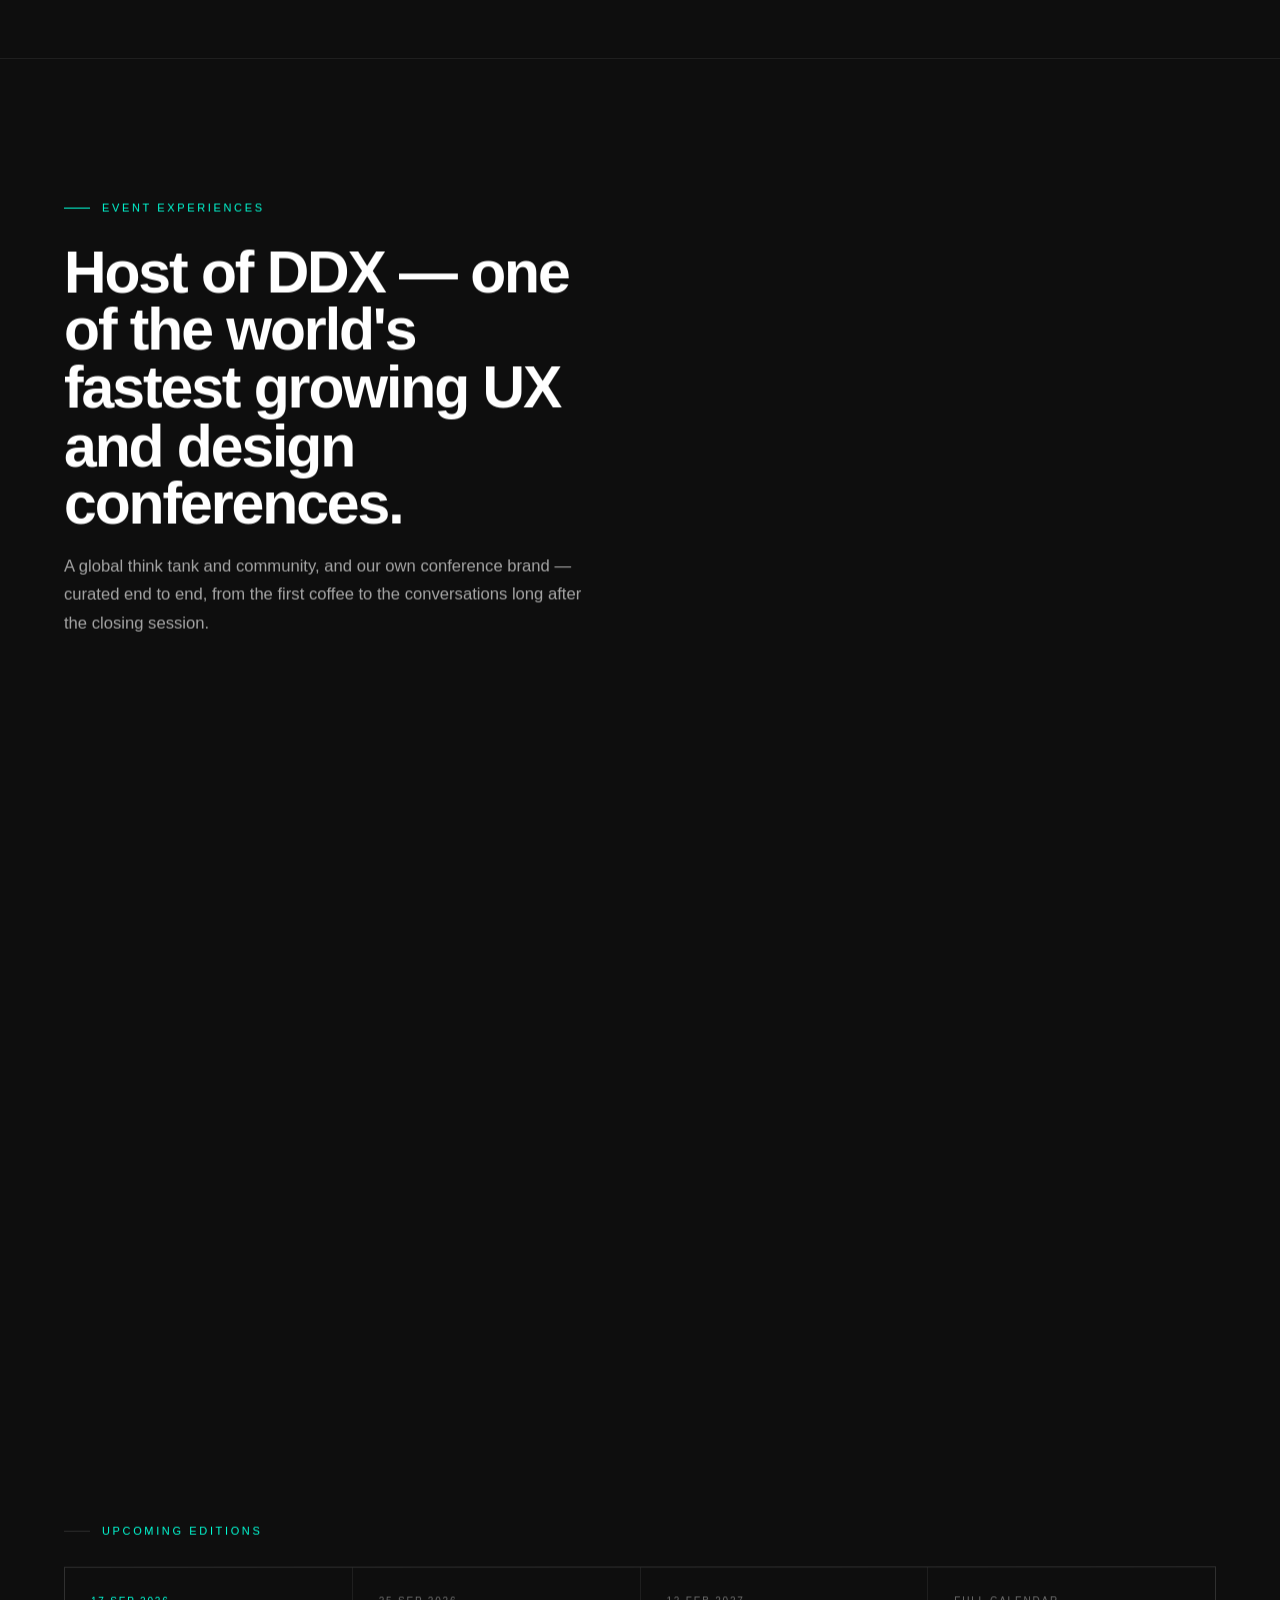
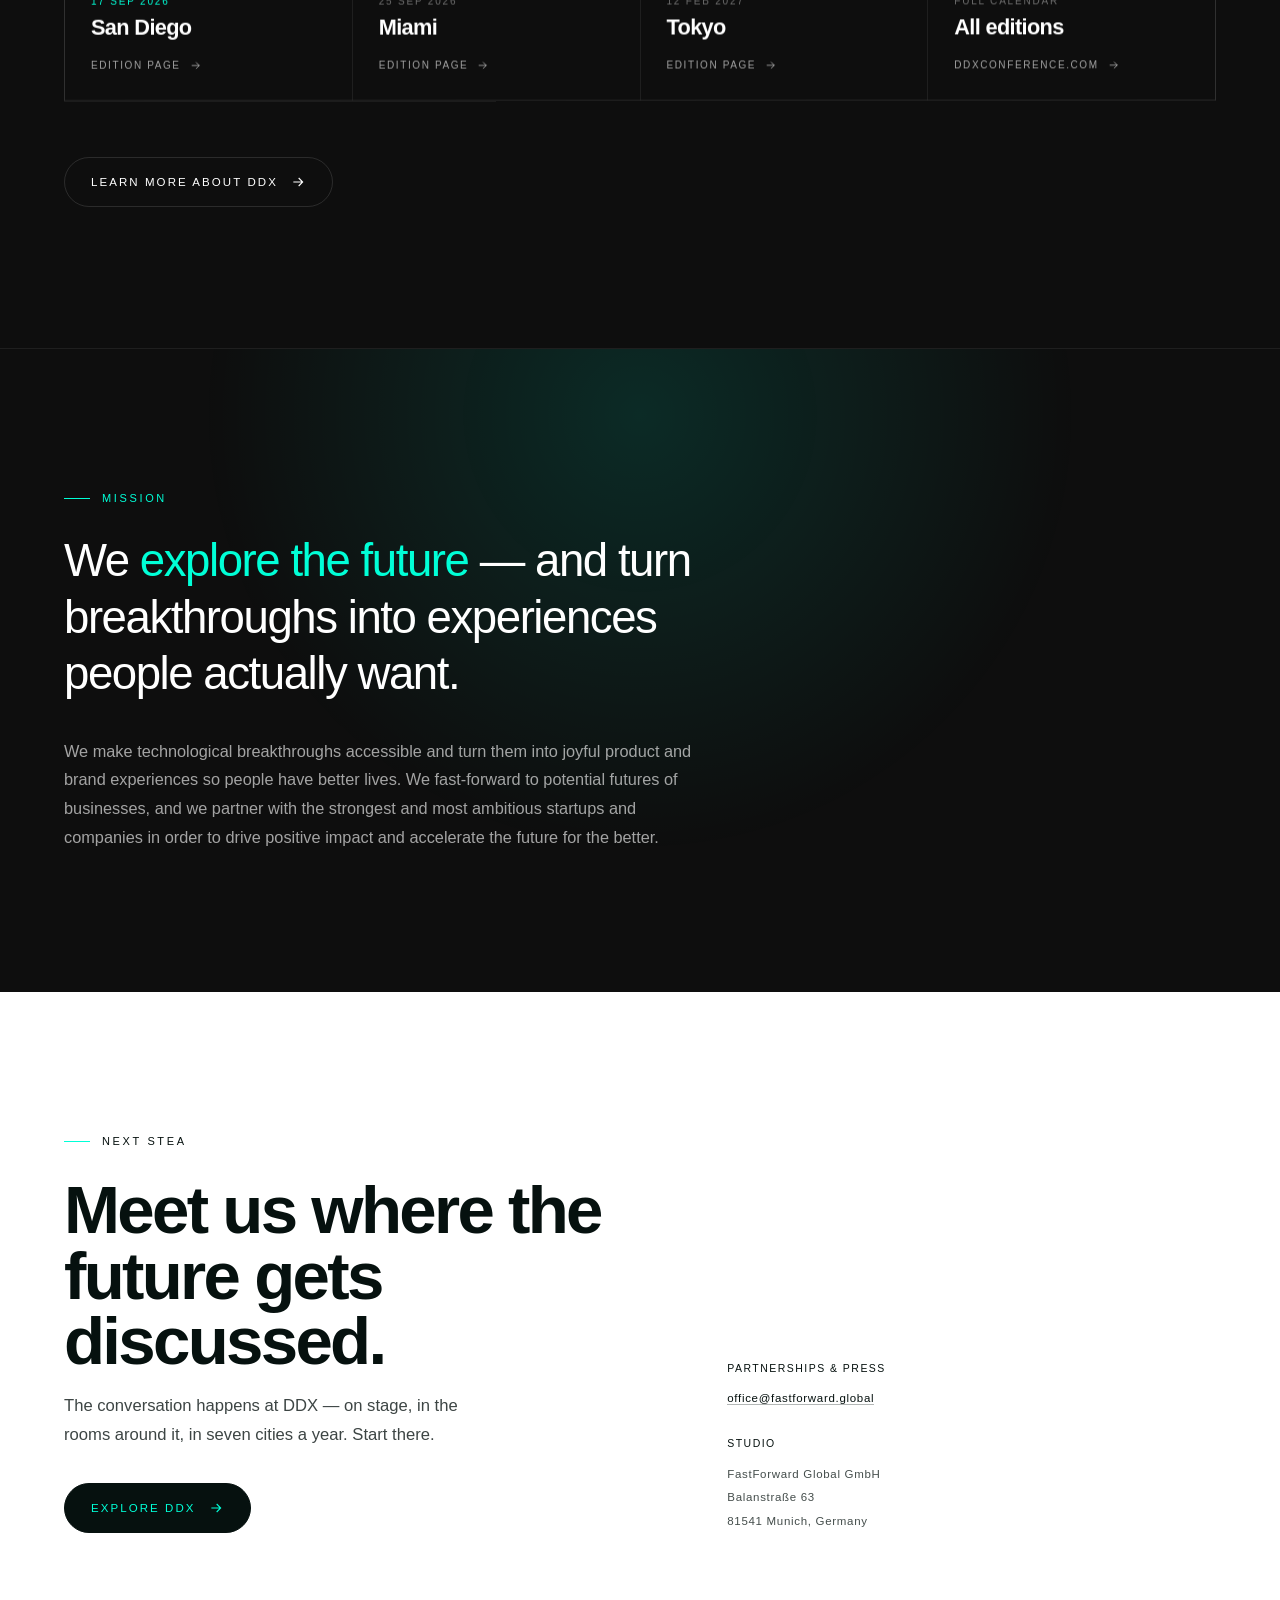
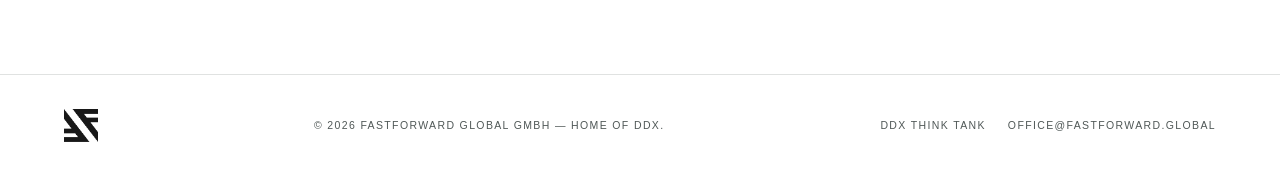
==== commit f2242ba2: "Gallery: fade the band out at the top and bottom Co-Authored-By: Claude Opus 5 <noreply@anthropic.co" ====
--- a/index.html
+++ b/index.html
@@ -26,7 +26,7 @@
 <link rel="apple-touch-icon" sizes="180x180" href="assets/img/apple-touch-icon.png">
 <link rel="manifest" href="site.webmanifest">
 <meta name="theme-color" content="#0e0e0e">
-<link rel="stylesheet" href="assets/css/style.css?v=69">
+<link rel="stylesheet" href="assets/css/style.css?v=70">
 <noscript><style>
   /* without JS nothing can add .is-in — so nothing may start hidden */
   .tile{clip-path:none !important}.tile img,.tile video{opacity:1 !important;transform:none !important}
--- a/assets/css/style.css
+++ b/assets/css/style.css
@@ -1246,3 +1246,22 @@
   .gallery__grid{overflow:hidden}
   .gallery__col{margin-block:-105px}
 }
+
+
+/* ============================================================
+   GALLERY — the band dissolves at both ends instead of stopping
+   on a hard line. Two absolutely positioned overlays (not a mask:
+   a mask would isolate the layer, and that is what broke the logo
+   wall's blending). Absolutely positioned pseudo-elements are not
+   grid items, so the six-column layout is untouched.
+   The gradient names the background colour at both stops — a fade
+   to `transparent` goes through black in Safari.
+   ============================================================ */
+.gallery__grid{position:relative}
+.gallery__grid::before,
+.gallery__grid::after{
+  content:"";position:absolute;left:0;right:0;z-index:3;pointer-events:none;
+  height:clamp(70px,10vw,150px);
+}
+.gallery__grid::before{top:0;background:linear-gradient(180deg,rgba(14,14,14,1) 0%,rgba(14,14,14,.86) 38%,rgba(14,14,14,0) 100%)}
+.gallery__grid::after{bottom:0;background:linear-gradient(0deg,rgba(14,14,14,1) 0%,rgba(14,14,14,.86) 38%,rgba(14,14,14,0) 100%)}
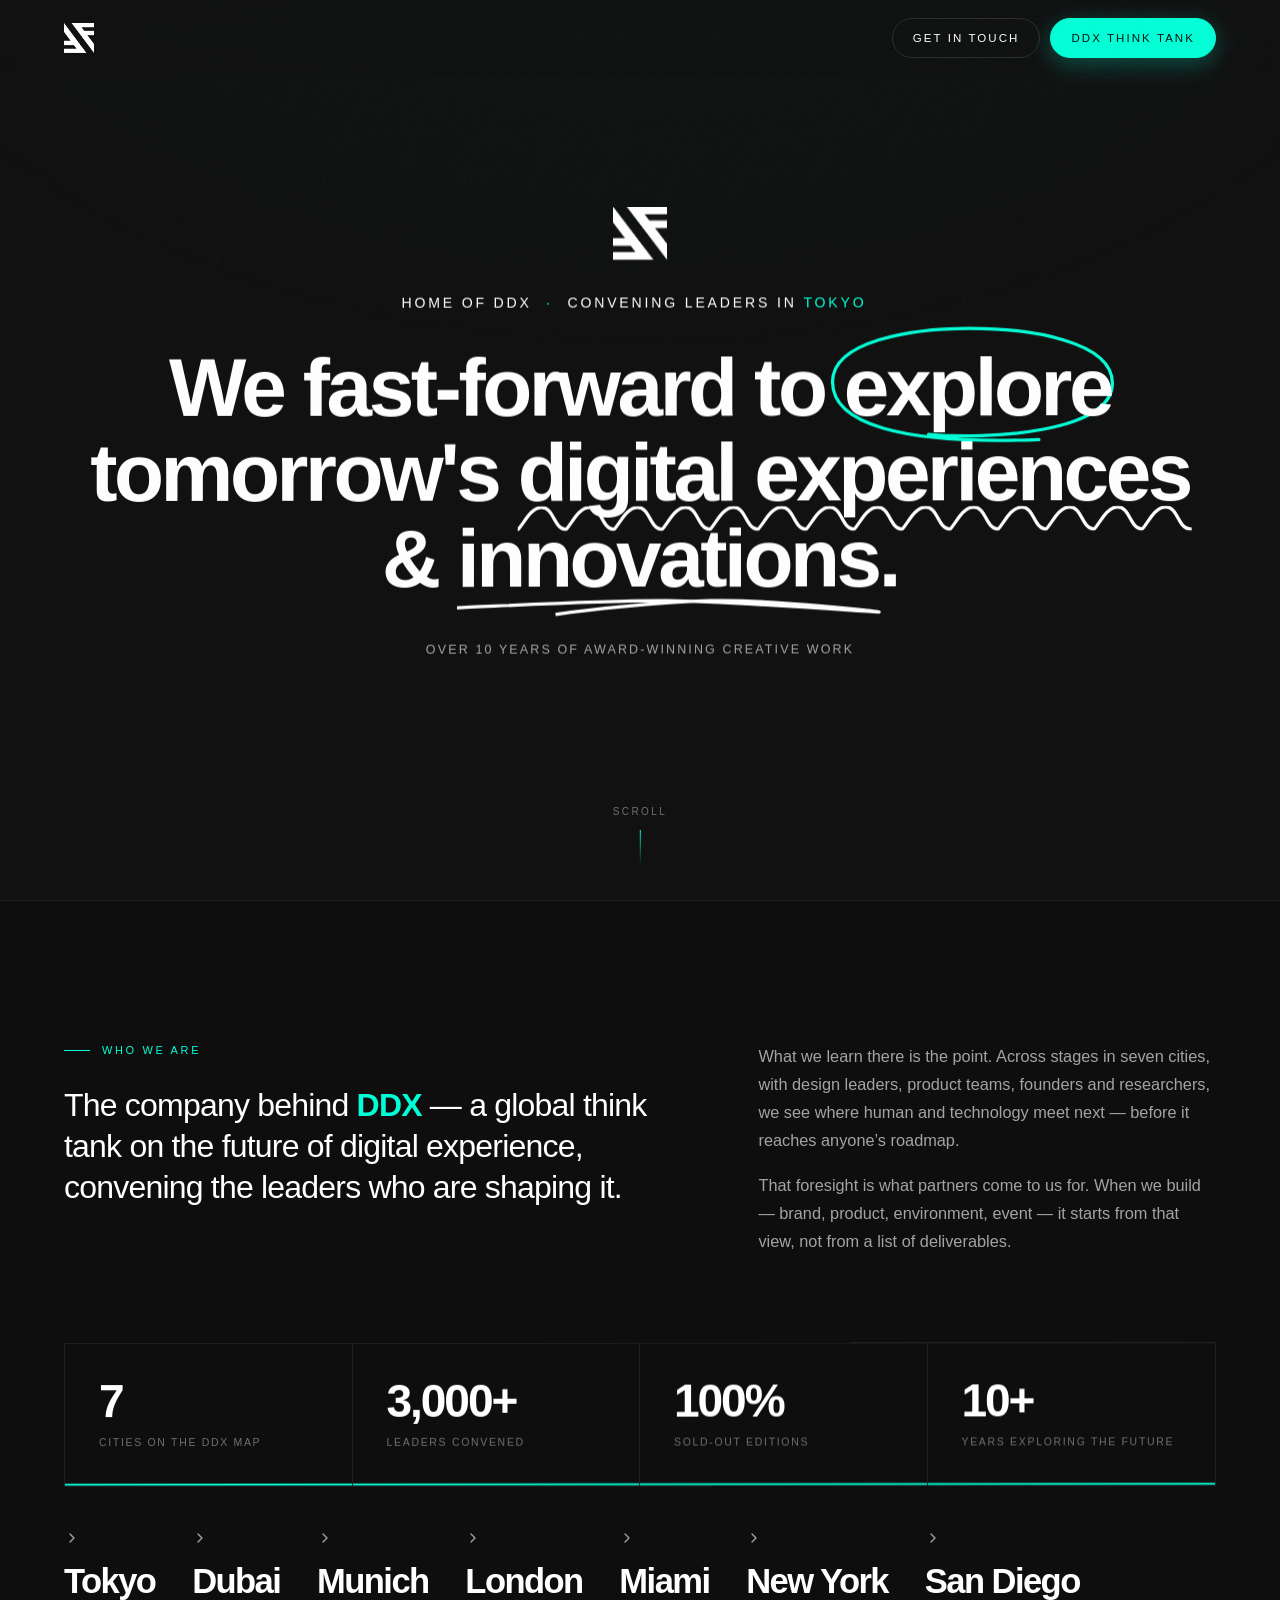
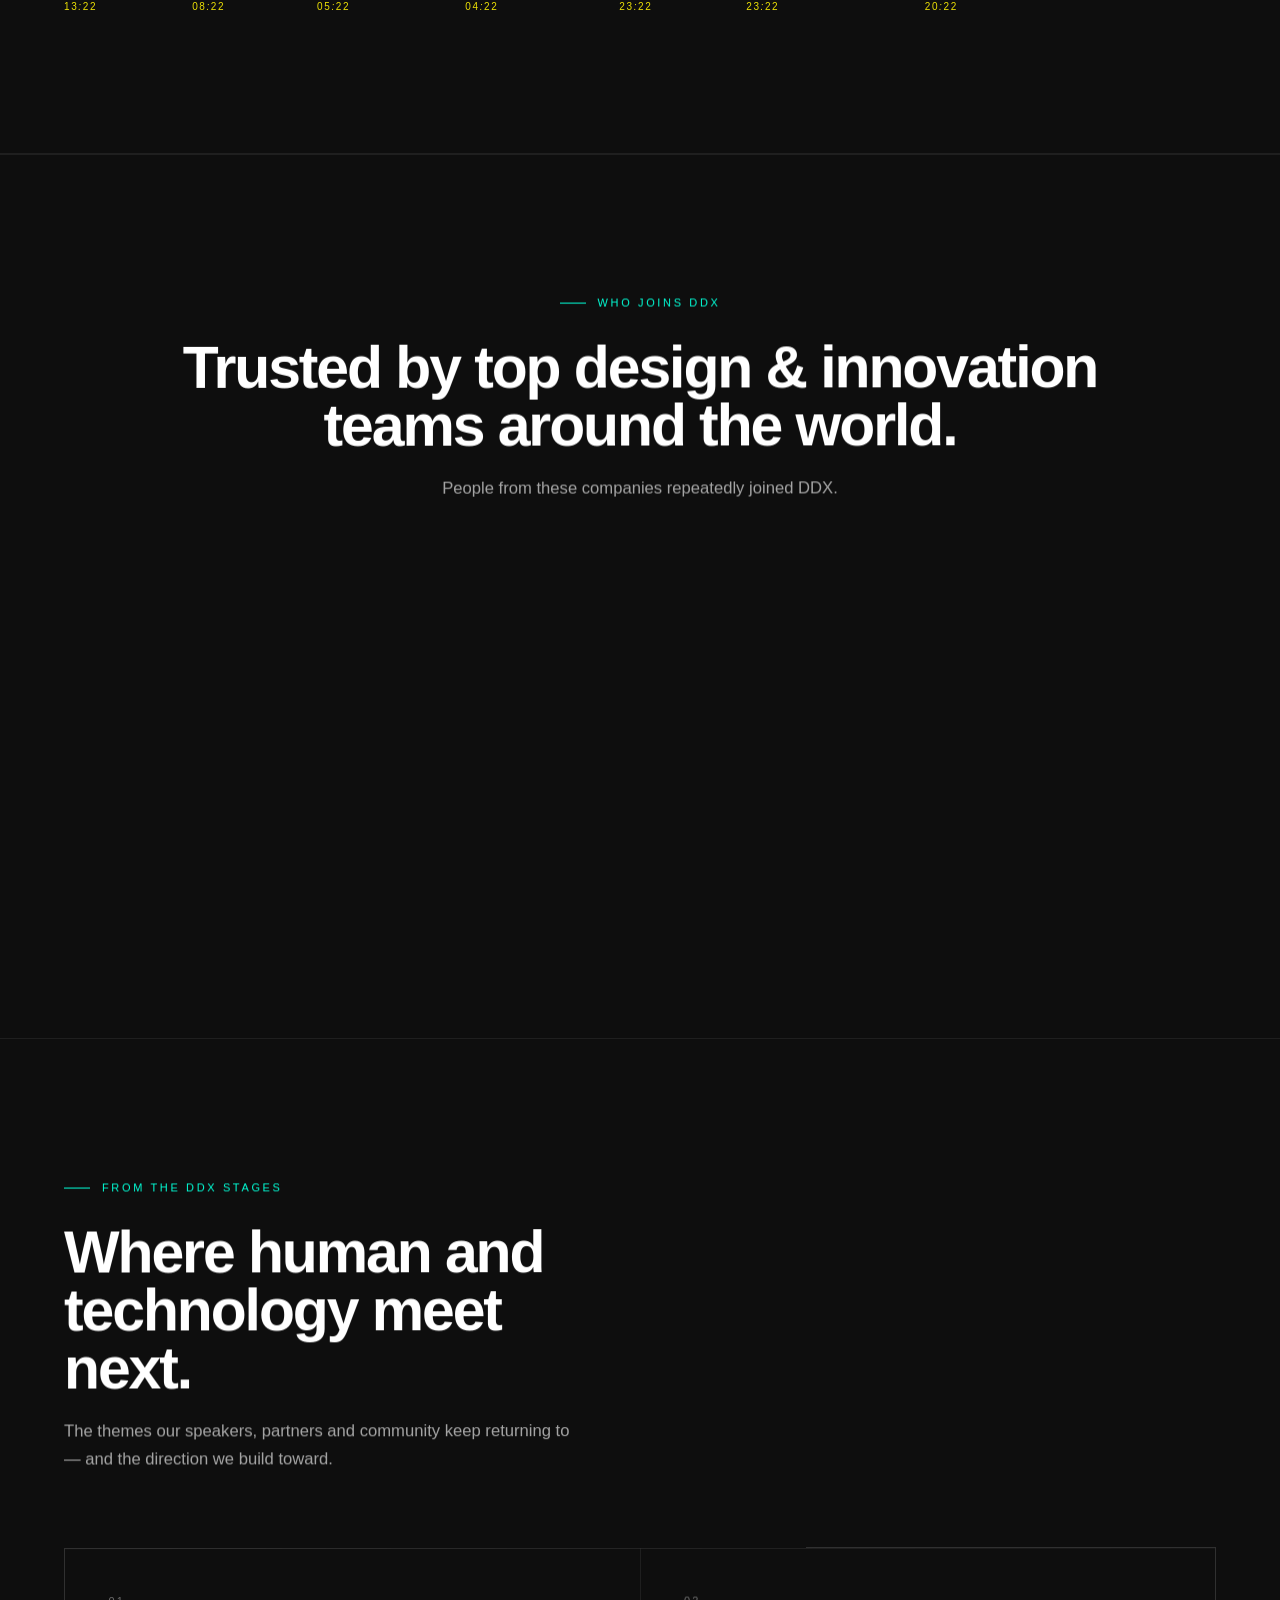
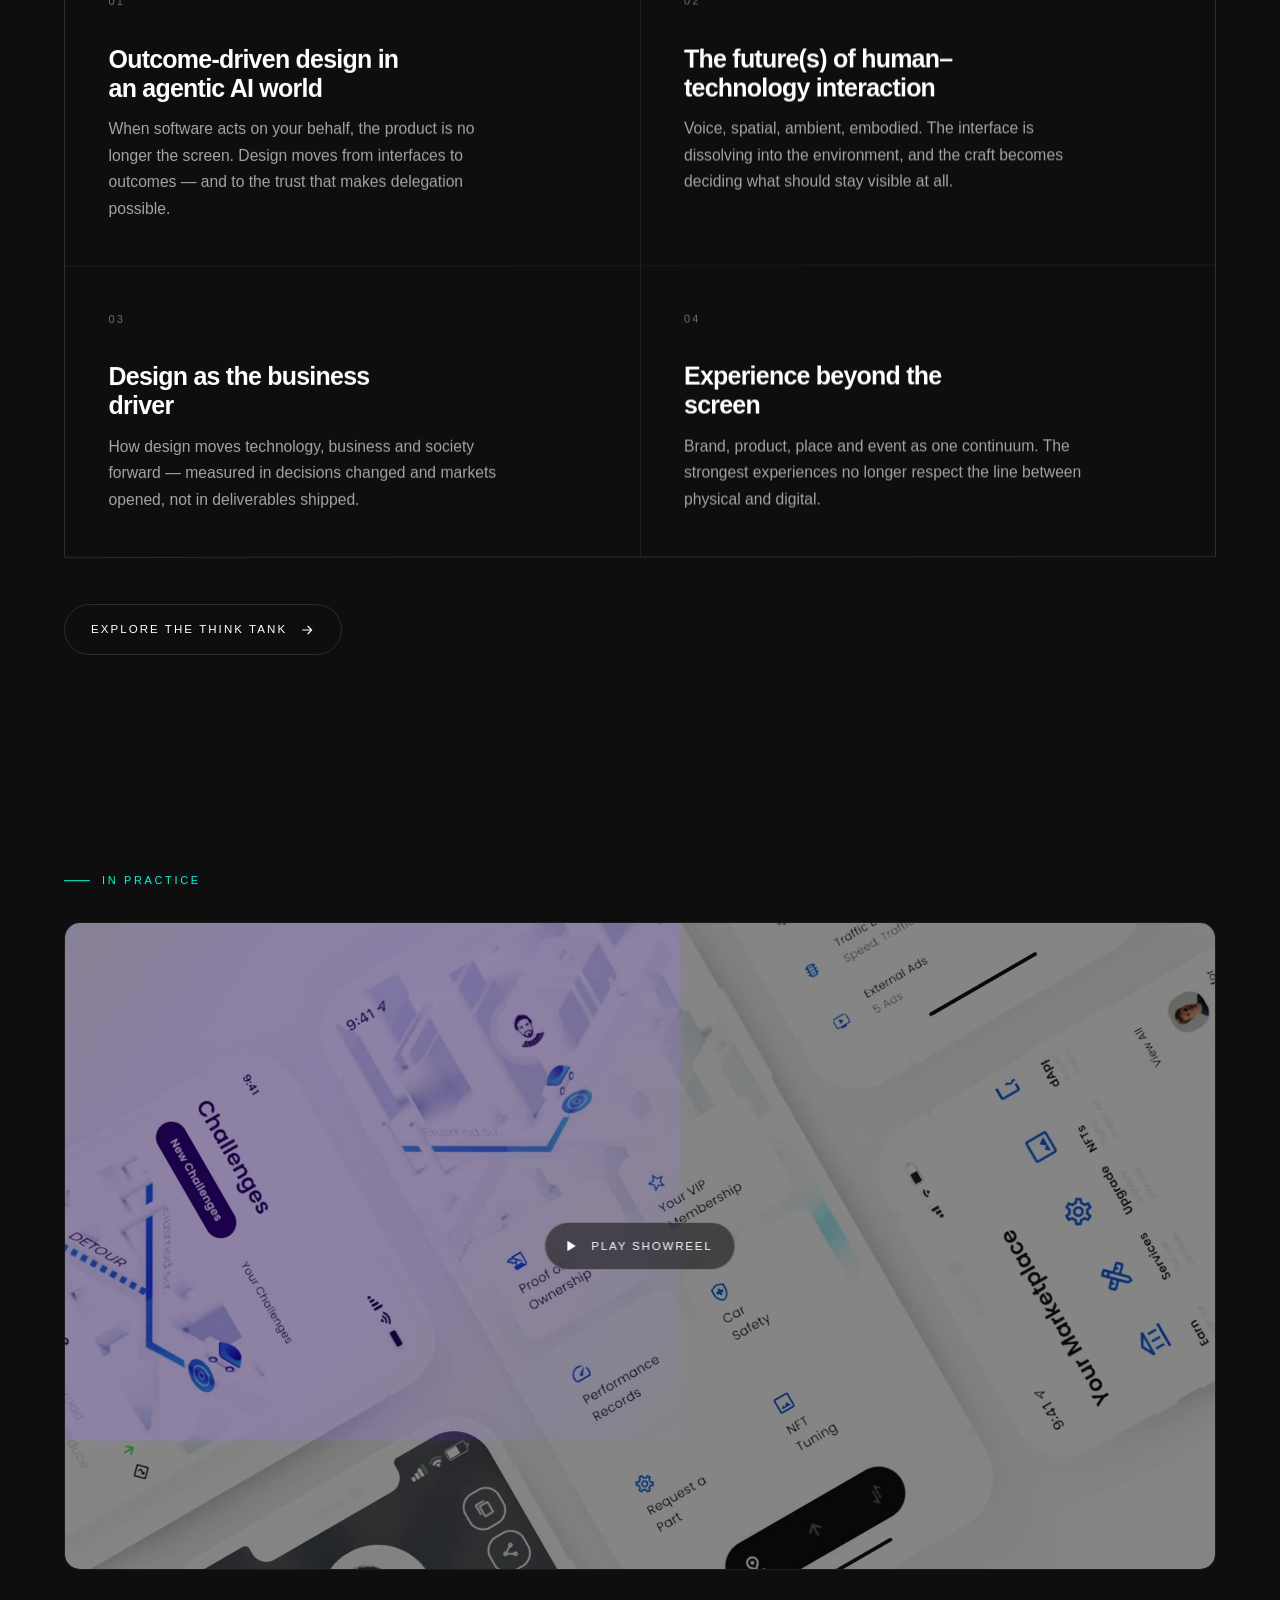
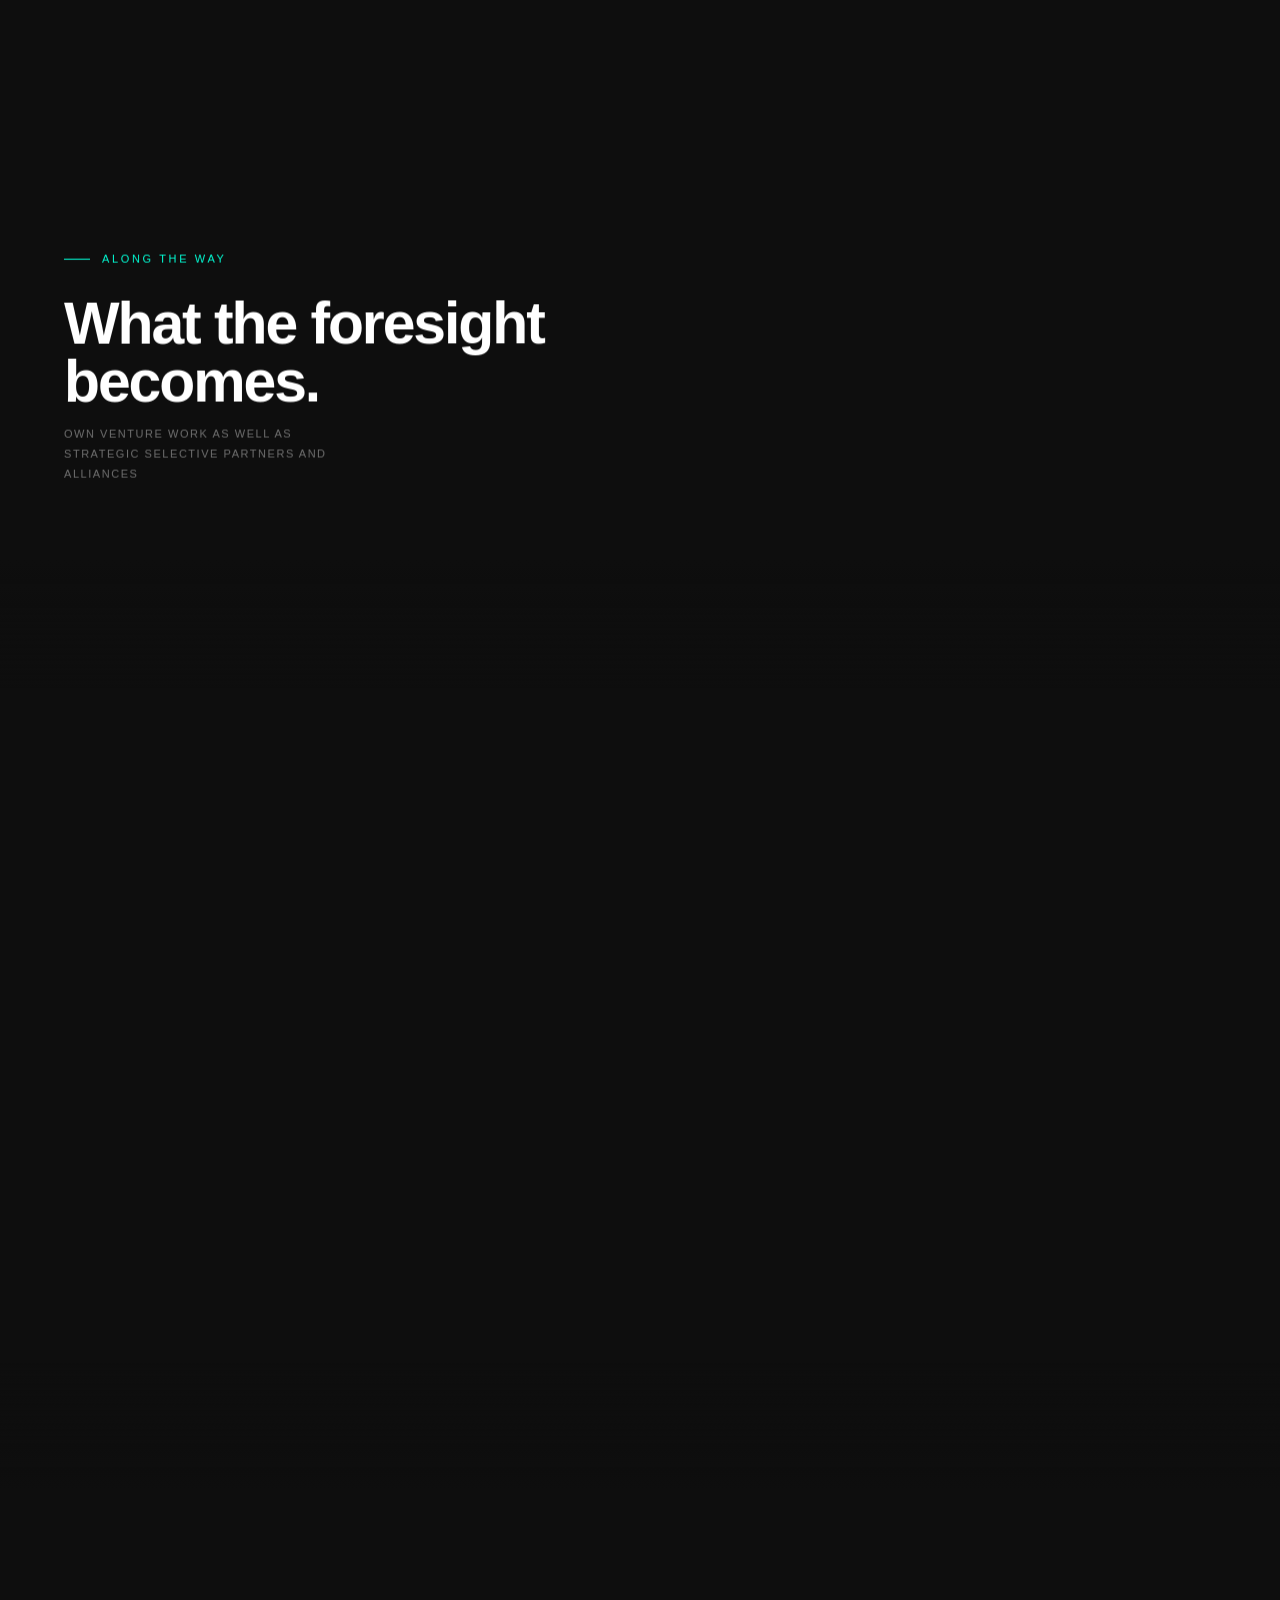
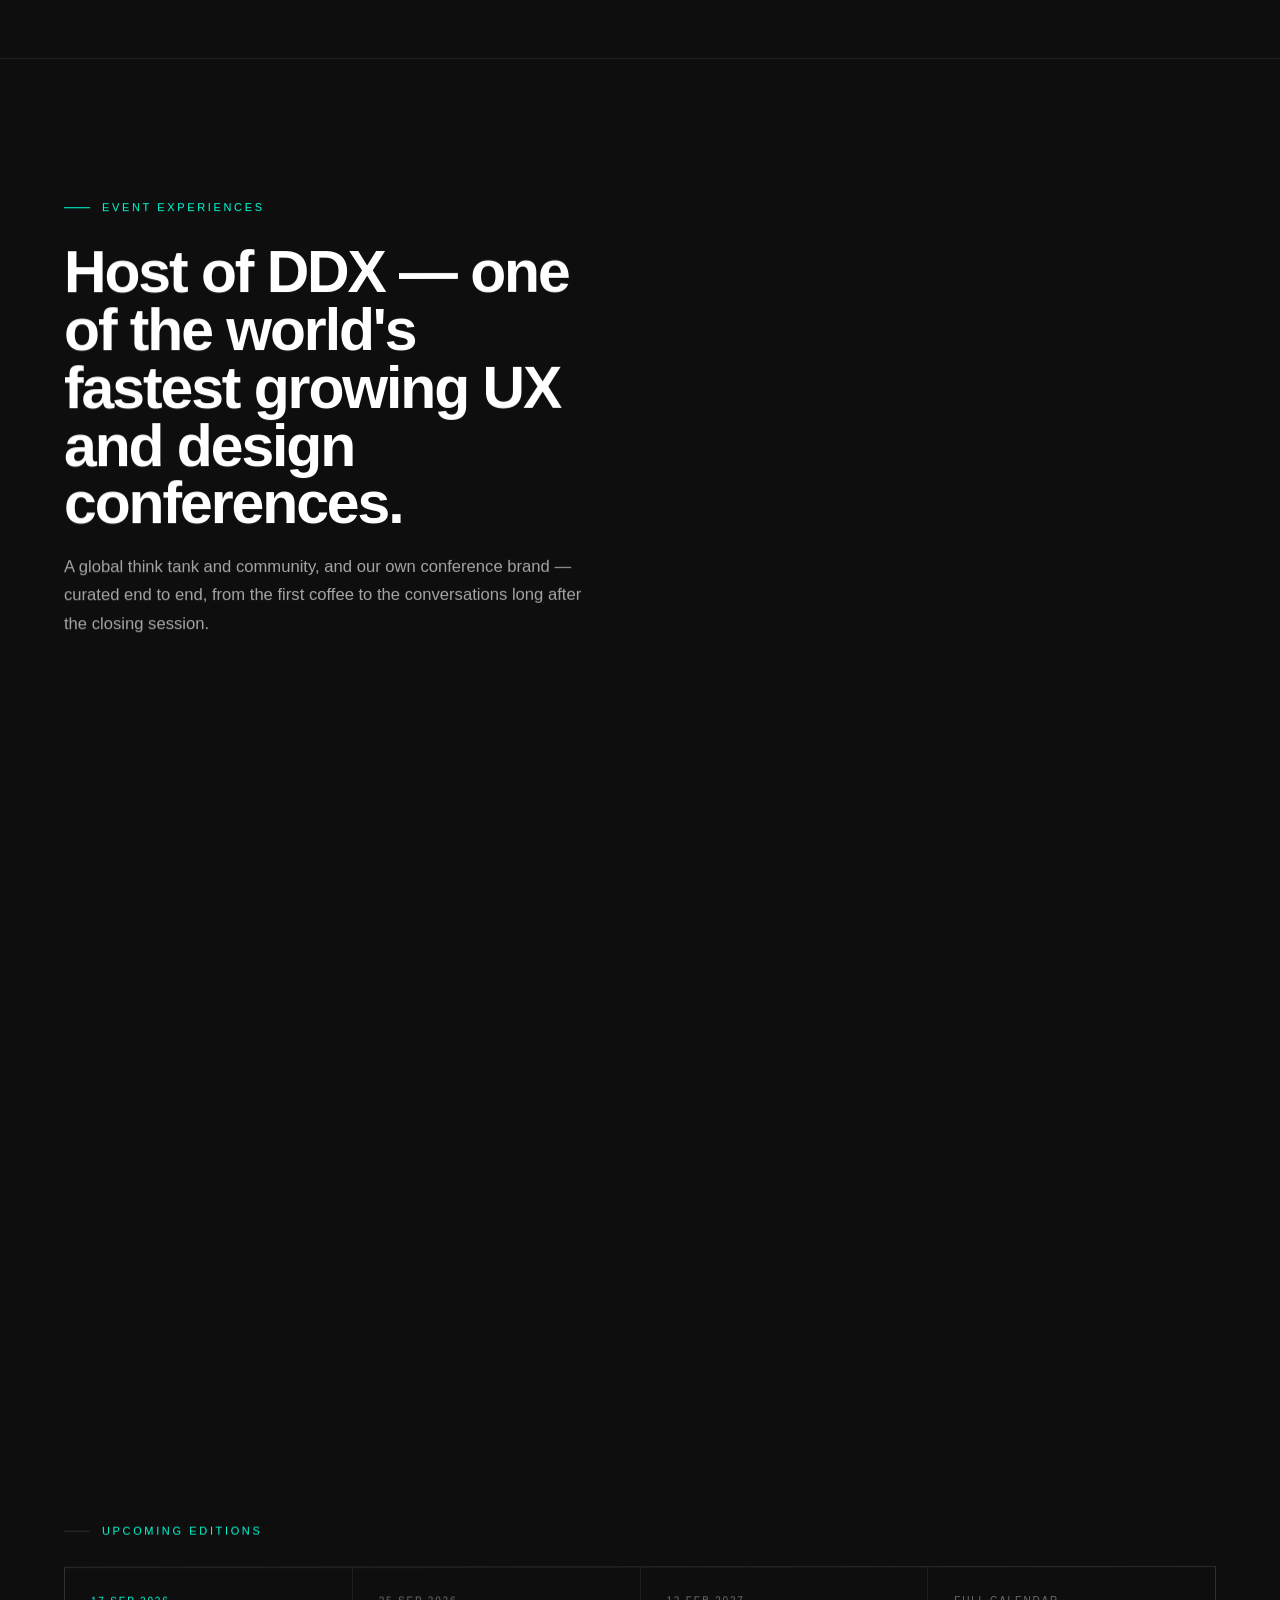
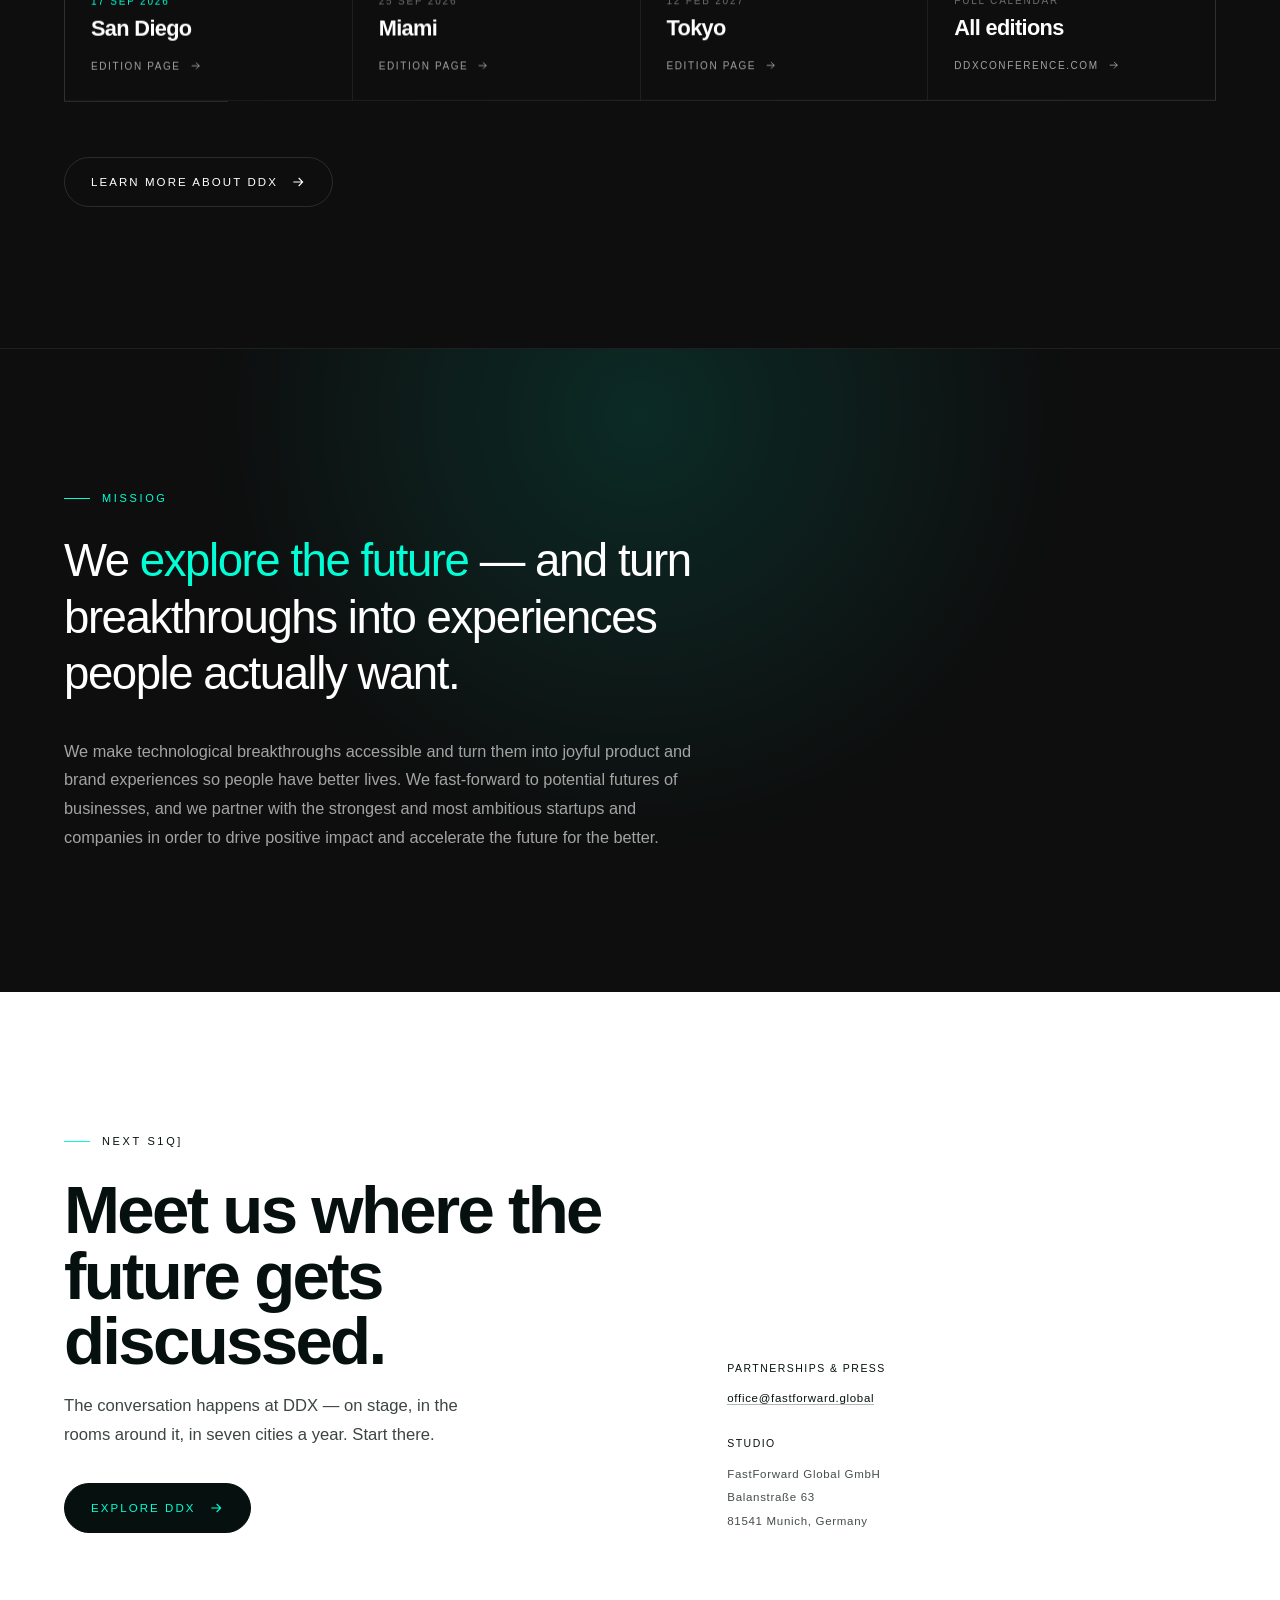
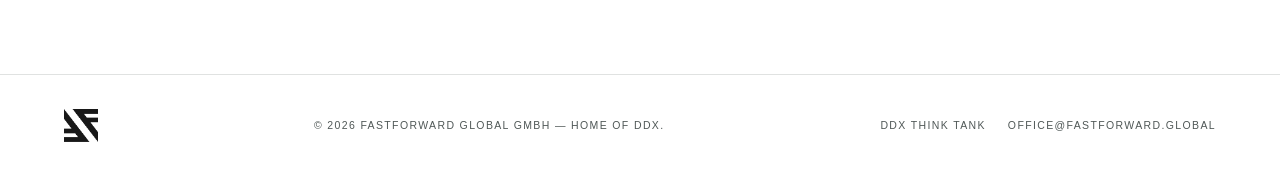
==== commit b4192bfd: "Gallery: landscape slots for the working shots, drop the decarbonisation tile, fewer stage shots Sta" ====
--- a/index.html
+++ b/index.html
@@ -26,7 +26,7 @@
 <link rel="apple-touch-icon" sizes="180x180" href="assets/img/apple-touch-icon.png">
 <link rel="manifest" href="site.webmanifest">
 <meta name="theme-color" content="#0e0e0e">
-<link rel="stylesheet" href="assets/css/style.css?v=70">
+<link rel="stylesheet" href="assets/css/style.css?v=71">
 <noscript><style>
   /* without JS nothing can add .is-in — so nothing may start hidden */
   .tile{clip-path:none !important}.tile img,.tile video{opacity:1 !important;transform:none !important}
@@ -251,7 +251,7 @@
         <figure class="tile" style="--ar:16/9;--n:2"><img src="assets/img/DSC01184-copyss-31.jpg" alt="" loading="lazy" decoding="async"></figure>
         <figure class="tile" style="--ar:4/5;--n:3"><img src="assets/img/work-workshop.jpg" alt="" loading="lazy" decoding="async"></figure>
         <figure class="tile" style="--ar:3/2;--n:4"><img src="assets/img/1701868152119.jpg" alt="" loading="lazy" decoding="async"></figure>
-        <figure class="tile" style="--ar:4/3;--n:5"><img src="assets/img/work-push.jpg" alt="" loading="lazy" decoding="async"></figure>
+        <figure class="tile" style="--ar:4/3;--n:5"><img src="assets/img/work-team.jpg" alt="" loading="lazy" decoding="async"></figure>
       </div>
       <div class="gallery__col" data-speed="-92">
         <figure class="tile" style="--ar:1/1;--n:0"><img src="assets/img/Sitewasp_Clean_5-black_Website-2.jpg" alt="" loading="lazy" decoding="async"></figure>
@@ -259,27 +259,27 @@
         <figure class="tile" style="--ar:4/5;--n:2"><img src="assets/img/home-(1)-1.png" alt="" loading="lazy" decoding="async"></figure>
         <figure class="tile" style="--ar:3/2;--n:3"><img src="assets/img/work-guide.jpg" alt="" loading="lazy" decoding="async"></figure>
         <figure class="tile" style="--ar:4/3;--n:4"><img src="assets/img/Rectangle-3067.jpg" alt="" loading="lazy" decoding="async"></figure>
-        <figure class="tile" style="--ar:3/4;--n:5"><img src="assets/img/work-bmw.jpg" alt="" loading="lazy" decoding="async"></figure>
+        <figure class="tile" style="--ar:3/4;--n:5"><img src="assets/img/work-ar.jpg" alt="" loading="lazy" decoding="async"></figure>
       </div>
       <div class="gallery__col" data-speed="58">
         <figure class="tile" style="--ar:16/9;--n:0"><img src="assets/img/black_6-copy-1.png" alt="" loading="lazy" decoding="async"></figure>
-        <figure class="tile" style="--ar:4/5;--n:1"><img src="assets/img/work-speak-1.jpg" alt="" loading="lazy" decoding="async"></figure>
+        <figure class="tile" style="--ar:4/5;--n:1"><img src="assets/img/work-interview.jpg" alt="" loading="lazy" decoding="async"></figure>
         <figure class="tile" style="--ar:3/2;--n:2"><img src="assets/img/1727289545048.jpeg" alt="" loading="lazy" decoding="async"></figure>
-        <figure class="tile" style="--ar:4/3;--n:3"><img src="assets/img/work-speak-2.jpg" alt="" loading="lazy" decoding="async"></figure>
+        <figure class="tile" style="--ar:4/3;--n:3"><img src="assets/img/work-laptop.jpg" alt="" loading="lazy" decoding="async"></figure>
         <figure class="tile" style="--ar:3/4;--n:4"><img src="assets/img/02.jpg" alt="" loading="lazy" decoding="async"></figure>
         <figure class="tile" style="--ar:1/1;--n:5"><img src="assets/img/work-panel.jpg" alt="" loading="lazy" decoding="async"></figure>
       </div>
       <div class="gallery__col" data-speed="-76">
-        <figure class="tile" style="--ar:4/5;--n:0"><img src="assets/img/6308cf0d598aa3d11e92d14c_grid3-1-1.jpg" alt="" loading="lazy" decoding="async"></figure>
+        <figure class="tile" style="--ar:4/5;--n:0"><img src="assets/img/Frame-562.jpg" alt="" loading="lazy" decoding="async"></figure>
         <figure class="tile" style="--ar:3/2;--n:1"><img src="assets/img/work-stage.jpg" alt="" loading="lazy" decoding="async"></figure>
-        <figure class="tile" style="--ar:4/3;--n:2"><img src="assets/img/Frame-562.jpg" alt="" loading="lazy" decoding="async"></figure>
+        <figure class="tile" style="--ar:4/3;--n:2"><img src="assets/img/6308cf0d598aa3d11e92d14c_grid3-1-1.jpg" alt="" loading="lazy" decoding="async"></figure>
         <figure class="tile" style="--ar:3/4;--n:3"><img src="assets/img/work-dashboard.jpg" alt="" loading="lazy" decoding="async"></figure>
-        <figure class="tile" style="--ar:1/1;--n:4"><img src="assets/img/home-1.png" alt="" loading="lazy" decoding="async"></figure>
-        <figure class="tile" style="--ar:16/9;--n:5"><img src="assets/img/work-mockup-1.png" alt="" loading="lazy" decoding="async"></figure>
+        <figure class="tile" style="--ar:1/1;--n:4"><img src="assets/img/work-mockup-1.png" alt="" loading="lazy" decoding="async"></figure>
+        <figure class="tile" style="--ar:16/9;--n:5"><img src="assets/img/home-1.png" alt="" loading="lazy" decoding="async"></figure>
       </div>
       <div class="gallery__col" data-speed="38">
         <figure class="tile" style="--ar:3/2;--n:0"><img src="assets/img/04-(2)-1.jpg" alt="" loading="lazy" decoding="async"></figure>
-        <figure class="tile" style="--ar:4/3;--n:1"><img src="assets/img/work-mockup-2.png" alt="" loading="lazy" decoding="async"></figure>
+        <figure class="tile" style="--ar:4/3;--n:1"><img src="assets/img/work-grid-6.jpg" alt="" loading="lazy" decoding="async"></figure>
         <figure class="tile" style="--ar:3/4;--n:2"><img src="assets/img/SebastianGier_website-6.jpg" alt="" loading="lazy" decoding="async"></figure>
         <figure class="tile" style="--ar:1/1;--n:3"><img src="assets/img/work-grid-2.jpg" alt="" loading="lazy" decoding="async"></figure>
         <figure class="tile" style="--ar:16/9;--n:4"><img src="assets/img/Website-(1).gif" alt="" loading="lazy" decoding="async"></figure>
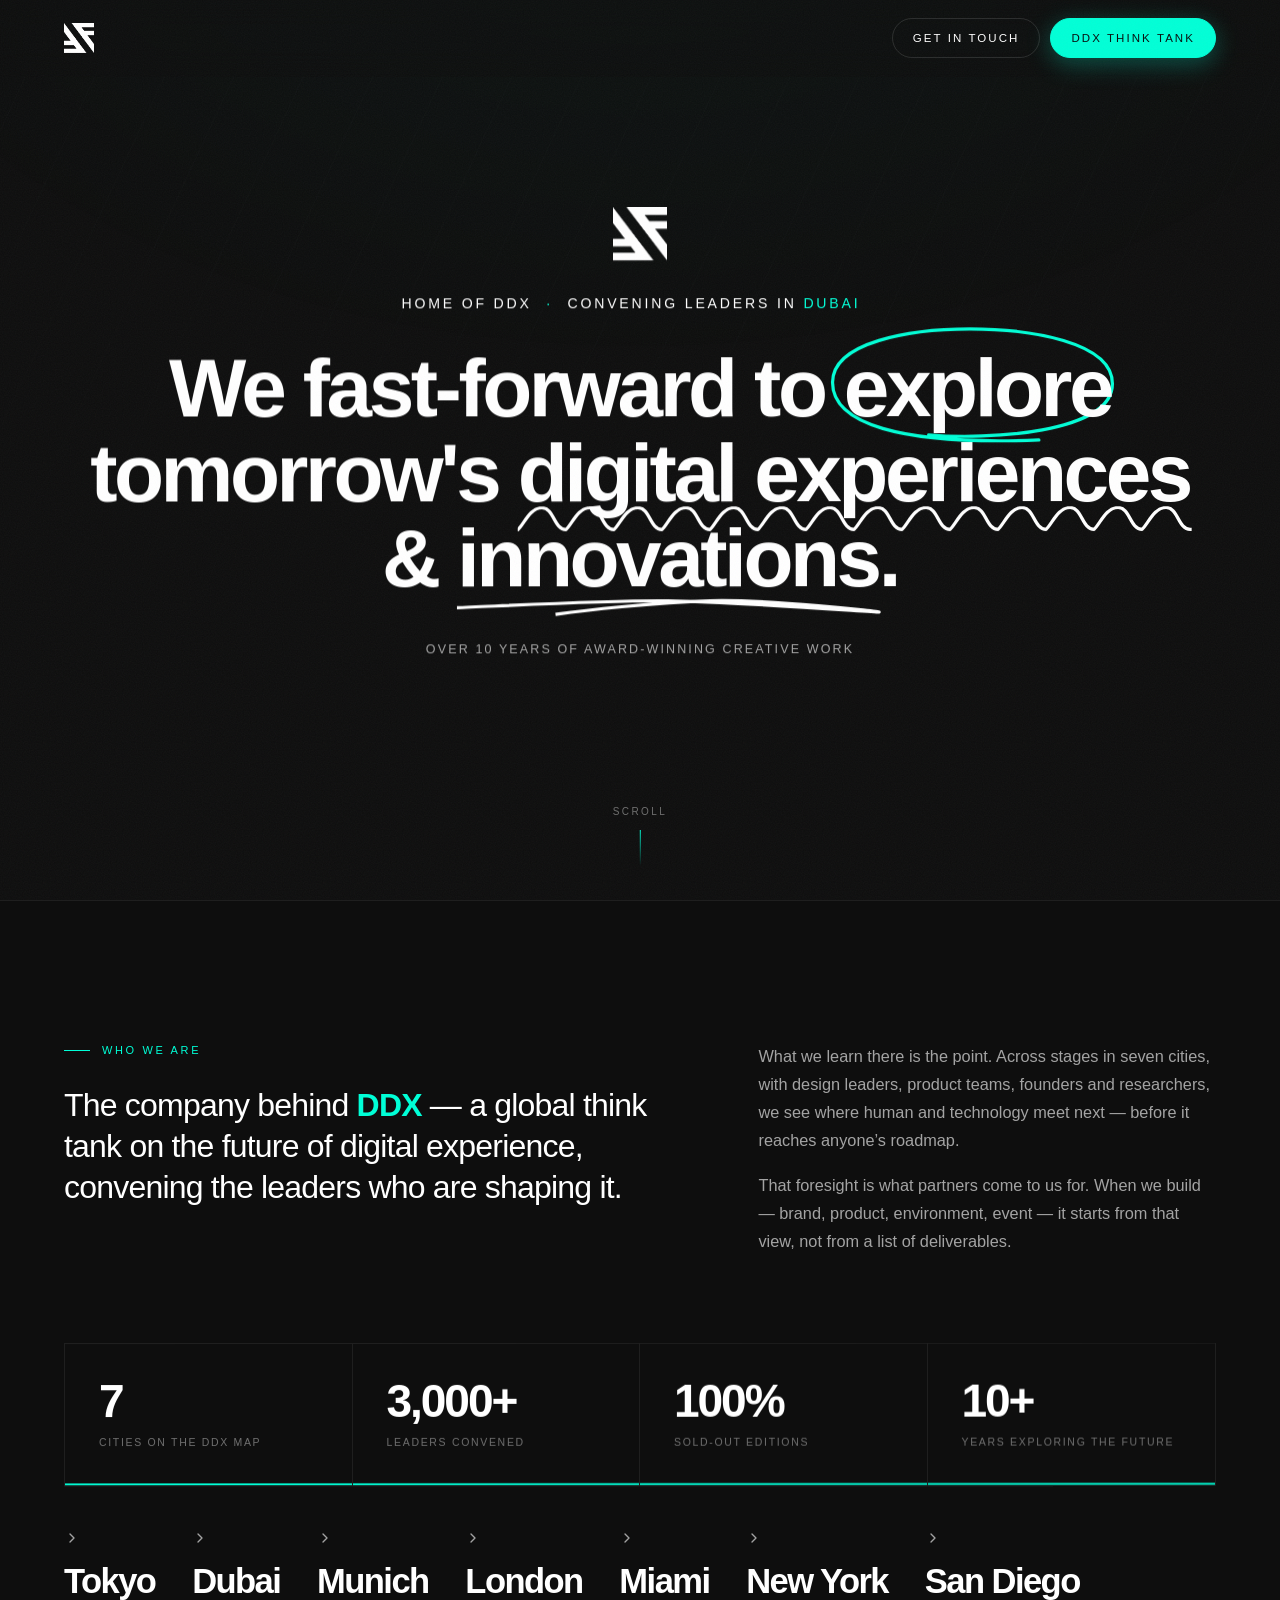
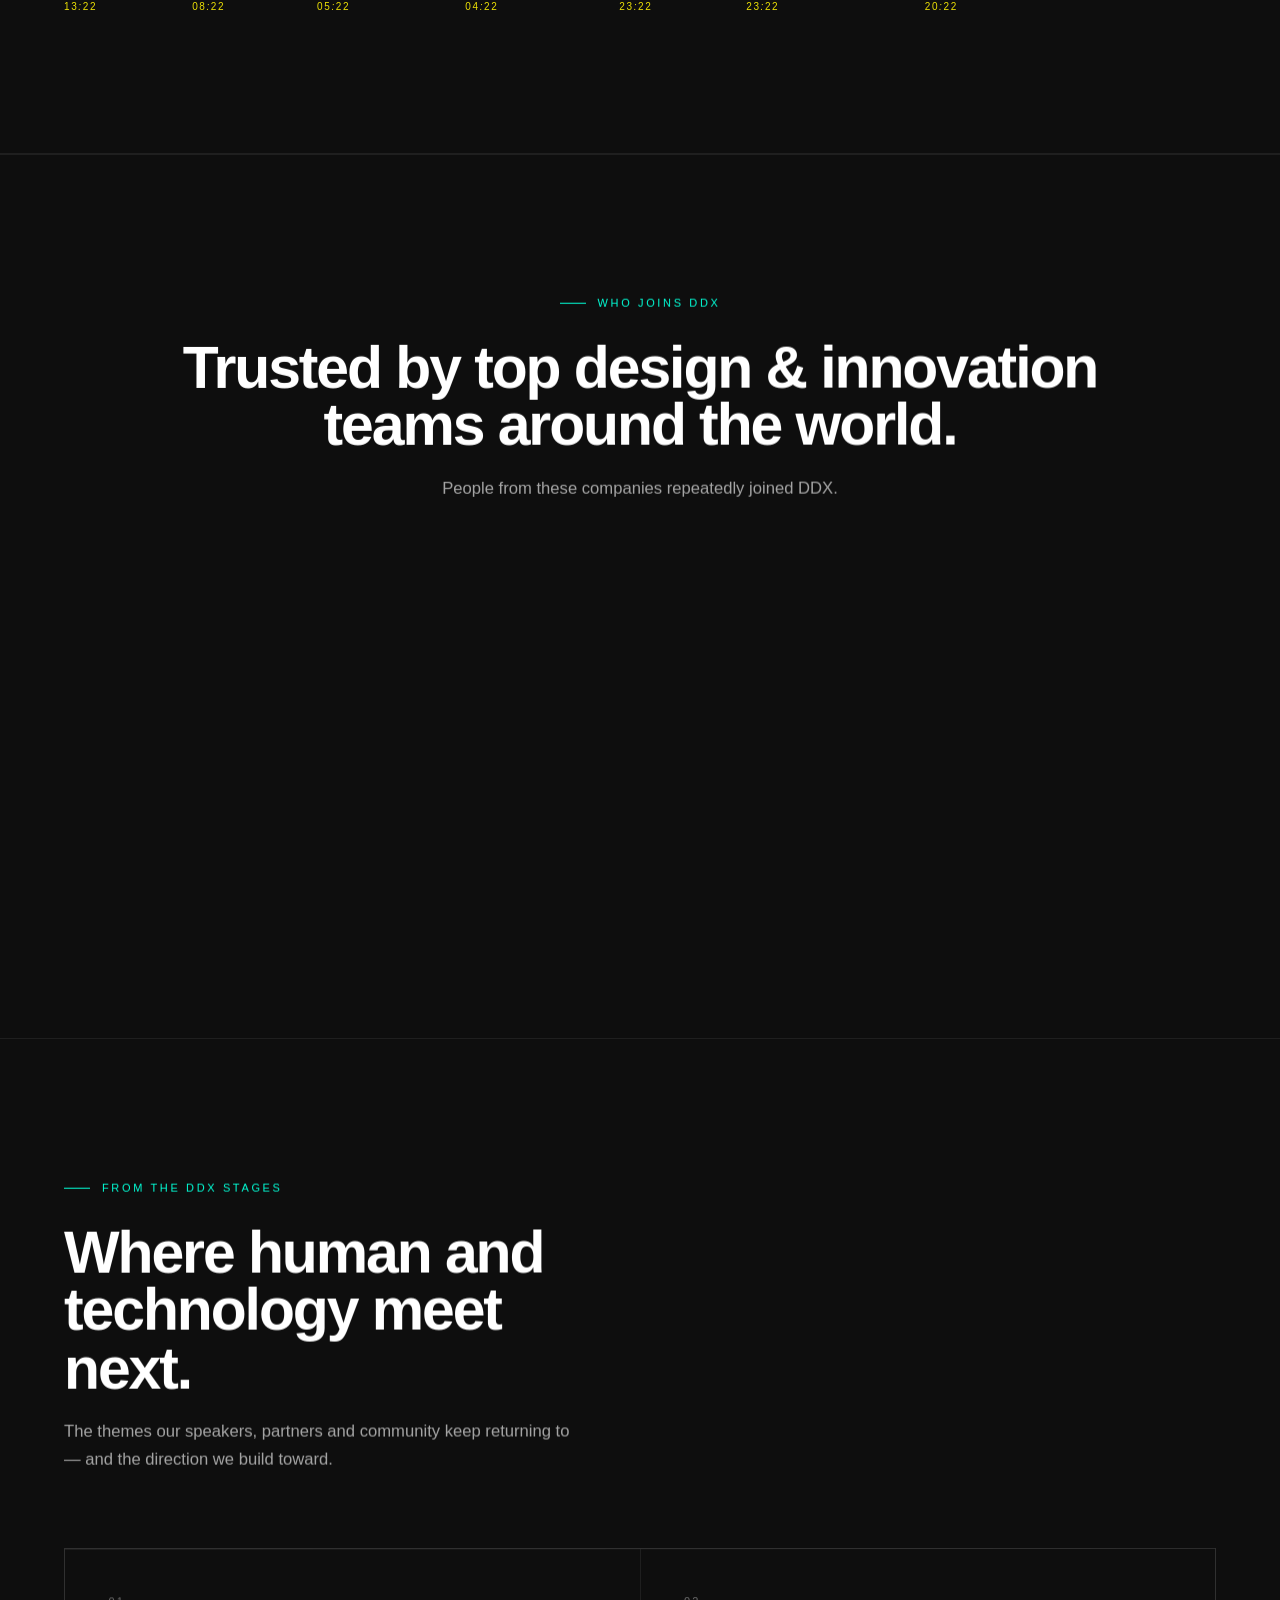
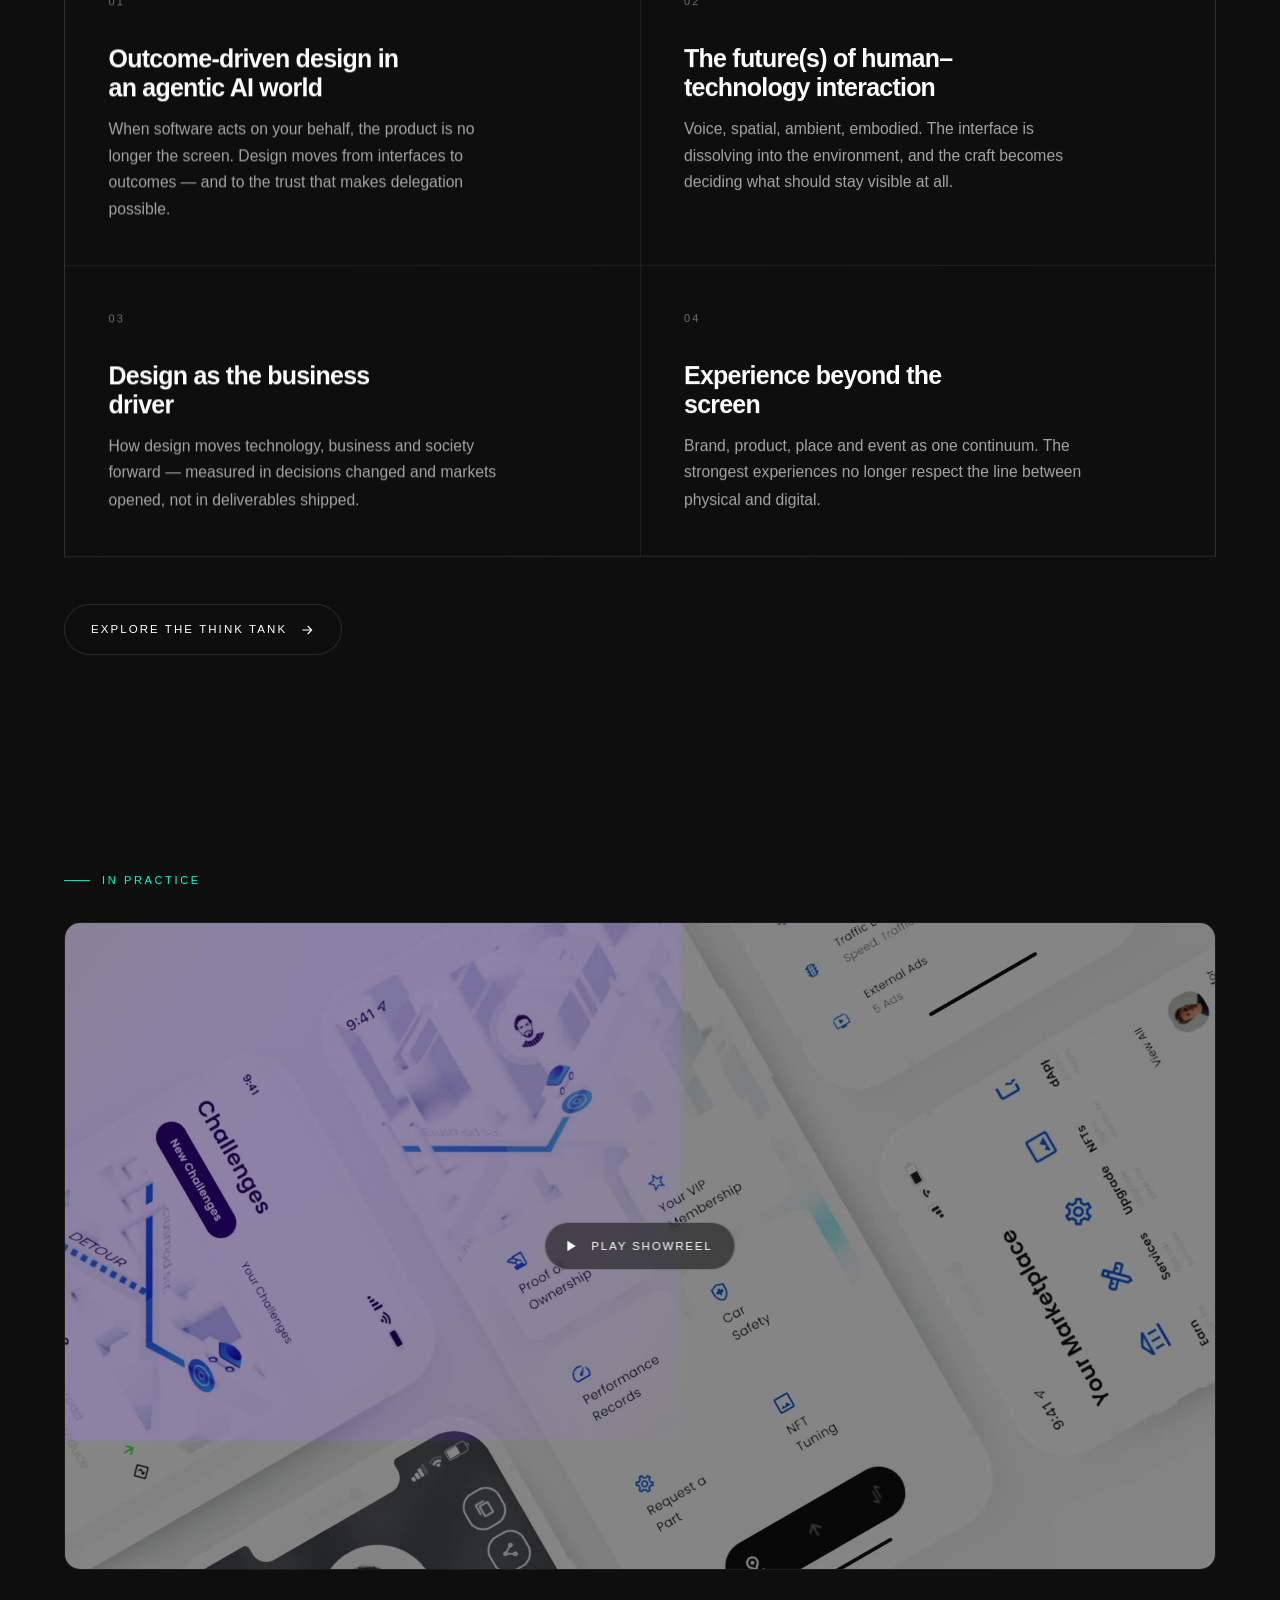
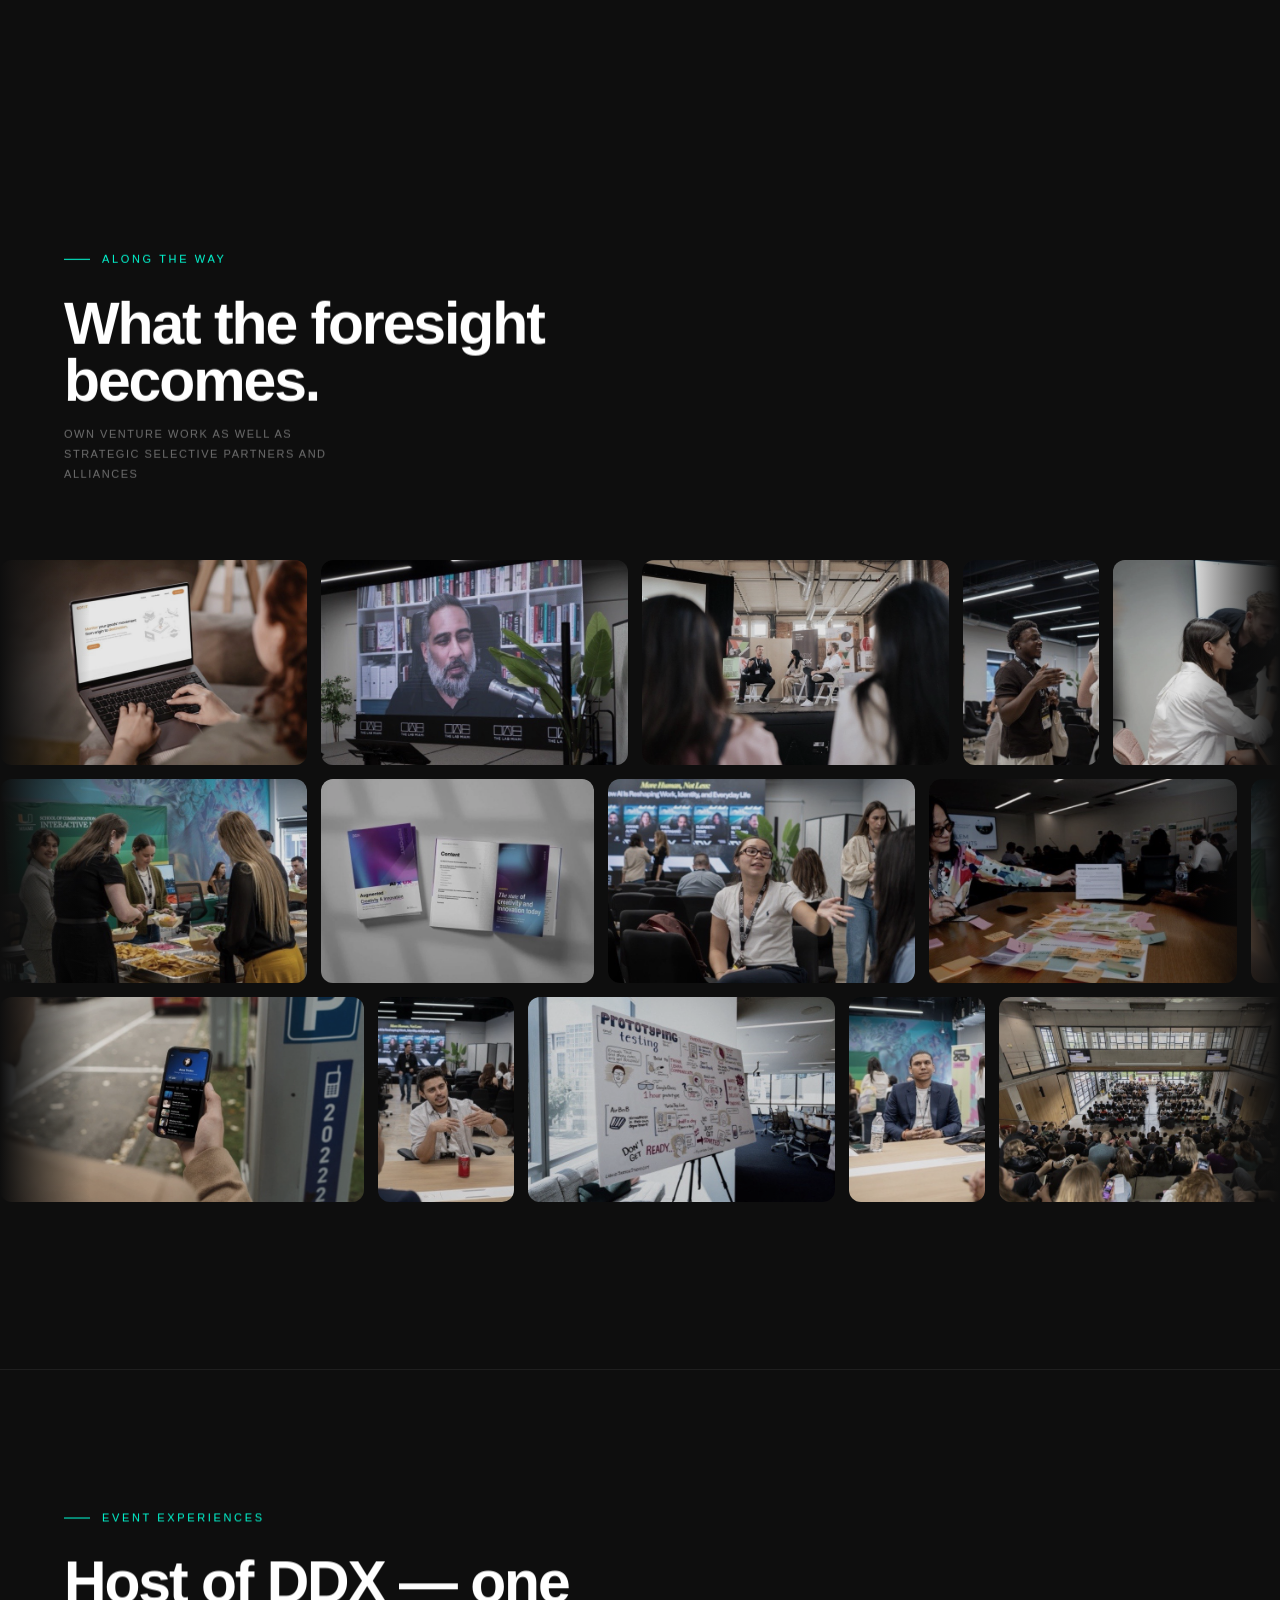
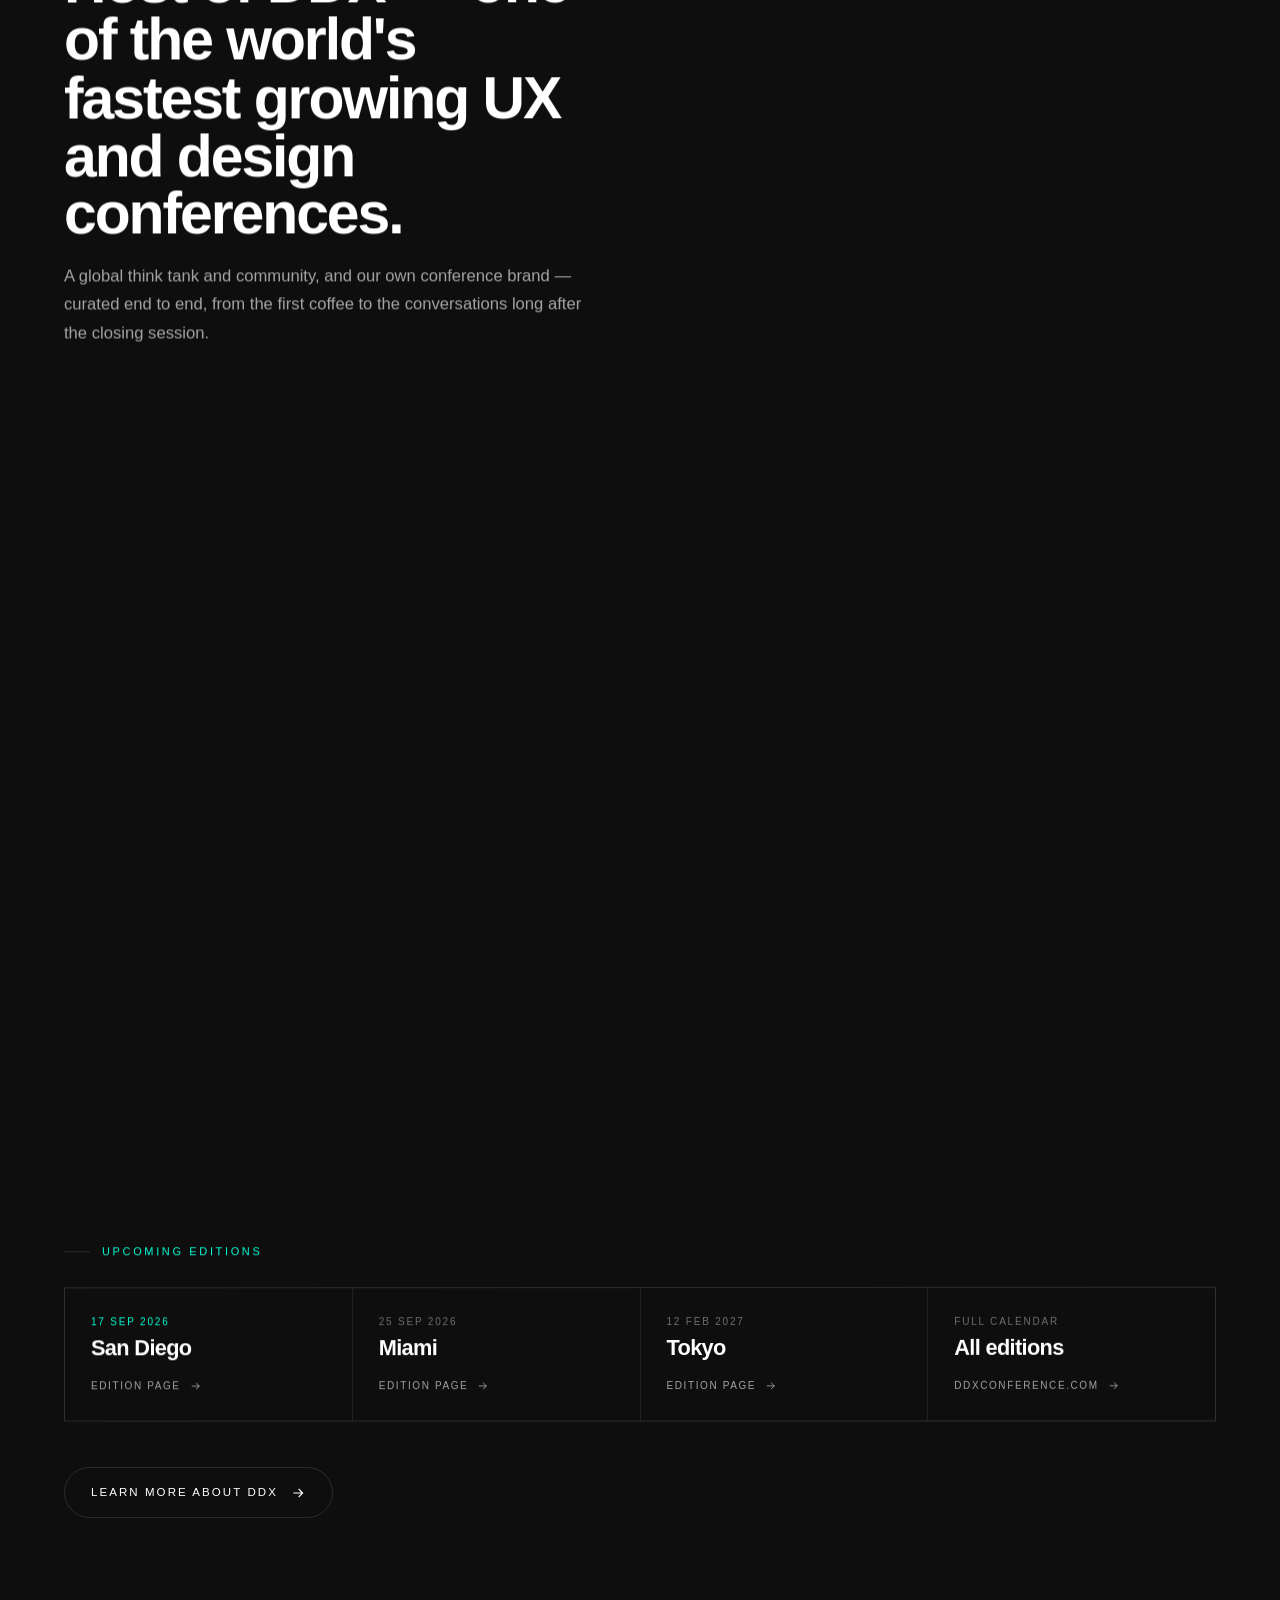
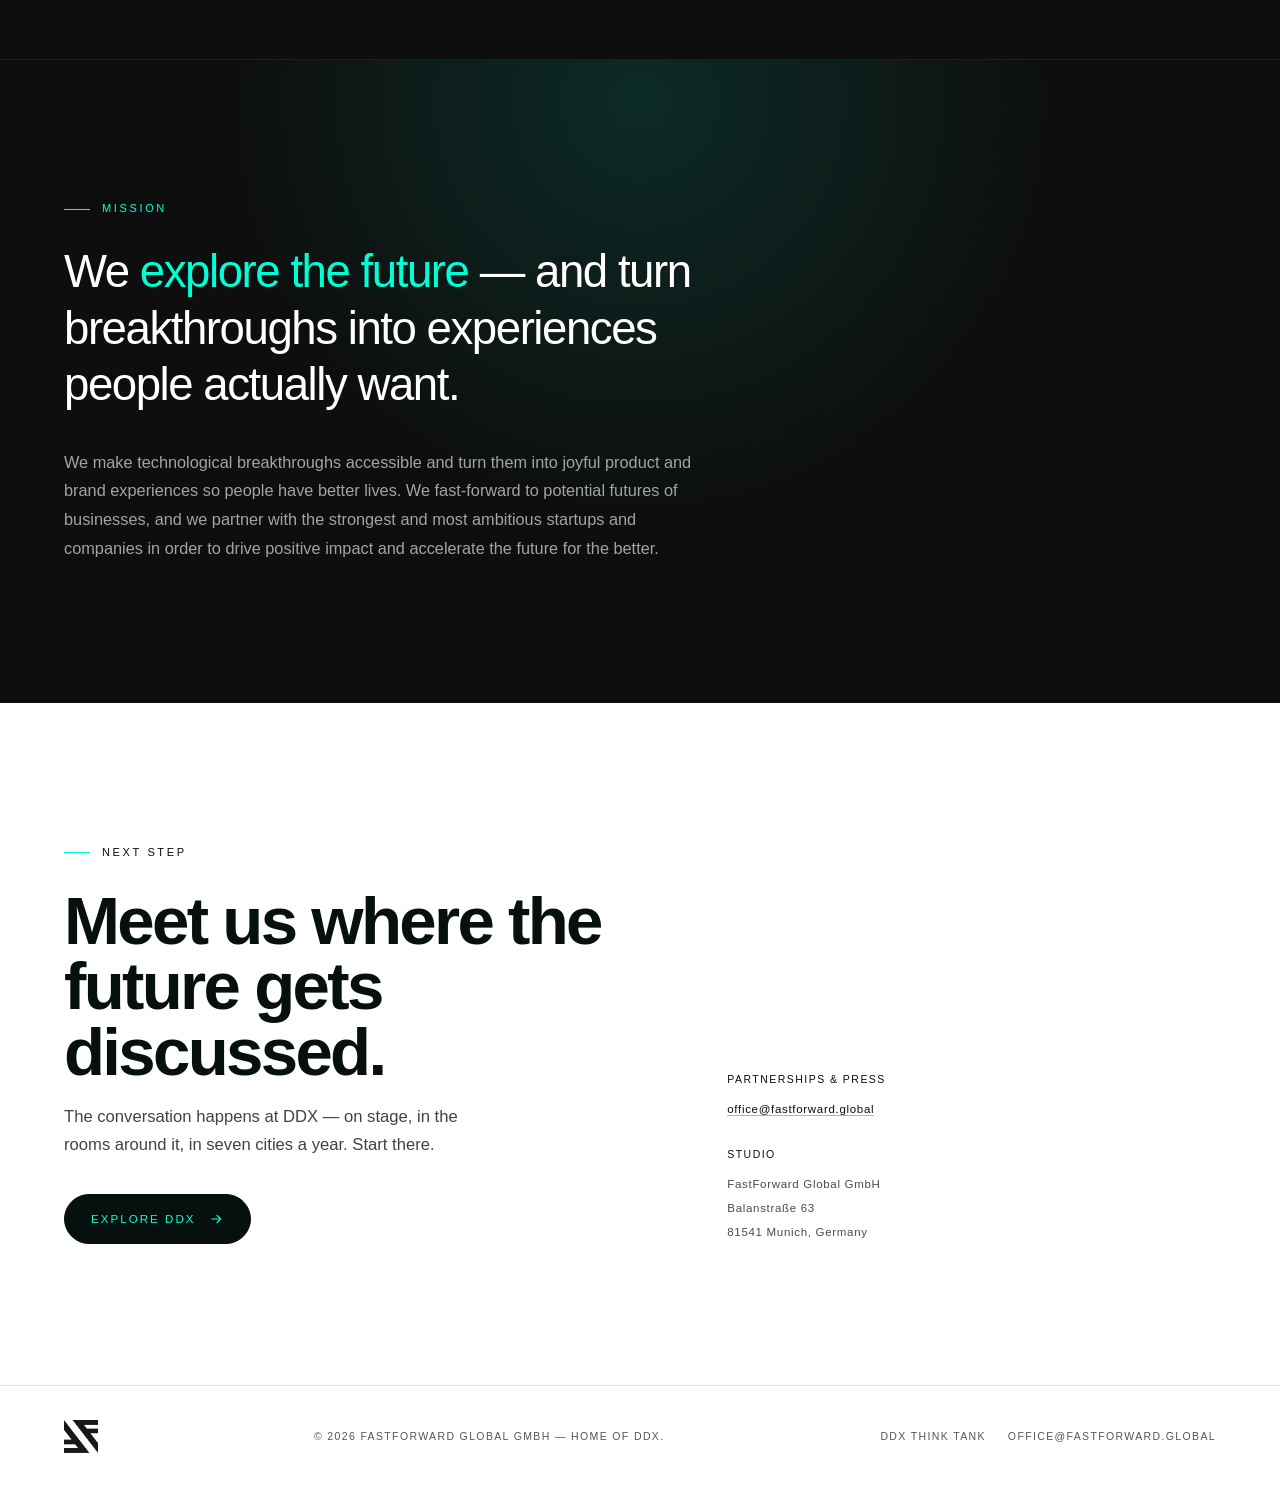
==== commit fb5b4e3a: "Gallery becomes a three-row carousel with 74 images Adds 38 DDX conference photographs from the San " ====
--- a/index.html
+++ b/index.html
@@ -26,7 +26,7 @@
 <link rel="apple-touch-icon" sizes="180x180" href="assets/img/apple-touch-icon.png">
 <link rel="manifest" href="site.webmanifest">
 <meta name="theme-color" content="#0e0e0e">
-<link rel="stylesheet" href="assets/css/style.css?v=71">
+<link rel="stylesheet" href="assets/css/style.css?v=72">
 <noscript><style>
   /* without JS nothing can add .is-in — so nothing may start hidden */
   .tile{clip-path:none !important}.tile img,.tile video{opacity:1 !important;transform:none !important}
@@ -236,55 +236,167 @@
       <p class="gallery__note">Own venture work as well as strategic selective partners and alliances</p>
     </div>
   </div>
-  <div class="gallery__grid">
-      <div class="gallery__col" data-speed="-64">
-        <figure class="tile" style="--ar:4/3;--n:0"><img src="assets/img/_ASA4213.jpg" alt="" loading="lazy" decoding="async"></figure>
-        <figure class="tile" style="--ar:3/4;--n:1"><img src="assets/img/work-postits.jpg" alt="" loading="lazy" decoding="async"></figure>
-        <figure class="tile" style="--ar:1/1;--n:2"><img src="assets/img/Devision-head.png" alt="" loading="lazy" decoding="async"></figure>
-        <figure class="tile" style="--ar:16/9;--n:3"><img src="assets/img/work-sketch.jpg" alt="" loading="lazy" decoding="async"></figure>
-        <figure class="tile" style="--ar:4/5;--n:4"><img src="assets/img/Scene-4-copy-1.jpg" alt="" loading="lazy" decoding="async"></figure>
-        <figure class="tile" style="--ar:3/2;--n:5"><img src="assets/img/work-coinnovating.jpg" alt="" loading="lazy" decoding="async"></figure>
+  <div class="gallery__rows">
+    <div class="mq" style="--dur:95s">
+      <div class="mq__track">
+        <figure class="mqi"><img src="assets/img/mq/02.jpg" width="720" height="480" alt="" loading="lazy" decoding="async"></figure>
+        <figure class="mqi"><img src="assets/img/mq/dsc6700.jpg" width="720" height="480" alt="" loading="lazy" decoding="async"></figure>
+        <figure class="mqi"><img src="assets/img/mq/1727289545048.jpg" width="719" height="480" alt="" loading="lazy" decoding="async"></figure>
+        <figure class="mqi"><img src="assets/img/mq/dsc6759.jpg" width="319" height="480" alt="" loading="lazy" decoding="async"></figure>
+        <figure class="mqi"><img src="assets/img/mq/6308cf0d598aa3d11e92d14c-grid3-1-1.jpg" width="802" height="480" alt="" loading="lazy" decoding="async"></figure>
+        <figure class="mqi"><img src="assets/img/mq/dsc6797.jpg" width="720" height="480" alt="" loading="lazy" decoding="async"></figure>
+        <figure class="mqi"><img src="assets/img/mq/devision-head.jpg" width="936" height="480" alt="" loading="lazy" decoding="async"></figure>
+        <figure class="mqi"><img src="assets/img/mq/hero-2.jpg" width="720" height="480" alt="" loading="lazy" decoding="async"></figure>
+        <figure class="mqi"><img src="assets/img/mq/dsc09490.jpg" width="720" height="480" alt="" loading="lazy" decoding="async"></figure>
+        <figure class="mqi"><img src="assets/img/mq/home-1.jpg" width="853" height="480" alt="" loading="lazy" decoding="async"></figure>
+        <figure class="mqi"><img src="assets/img/mq/dsc09562.jpg" width="720" height="480" alt="" loading="lazy" decoding="async"></figure>
+        <figure class="mqi"><img src="assets/img/mq/sebastiangier-website-6.jpg" width="675" height="480" alt="" loading="lazy" decoding="async"></figure>
+        <figure class="mqi"><img src="assets/img/mq/dsc09633.jpg" width="720" height="480" alt="" loading="lazy" decoding="async"></figure>
+        <figure class="mqi"><img src="assets/img/mq/website-1.gif" width="800" height="450" alt="" loading="lazy" decoding="async"></figure>
+        <figure class="mqi"><img src="assets/img/mq/dsc09693.jpg" width="720" height="480" alt="" loading="lazy" decoding="async"></figure>
+        <figure class="mqi"><img src="assets/img/mq/work-coinnovating.jpg" width="854" height="480" alt="" loading="lazy" decoding="async"></figure>
+        <figure class="mqi"><img src="assets/img/mq/dsc6597.jpg" width="720" height="480" alt="" loading="lazy" decoding="async"></figure>
+        <figure class="mqi"><img src="assets/img/mq/work-grid-3.jpg" width="735" height="480" alt="" loading="lazy" decoding="async"></figure>
+        <figure class="mqi"><img src="assets/img/mq/dsc6631.jpg" width="720" height="480" alt="" loading="lazy" decoding="async"></figure>
+        <figure class="mqi"><img src="assets/img/mq/work-impact.jpg" width="728" height="480" alt="" loading="lazy" decoding="async"></figure>
+        <figure class="mqi"><img src="assets/img/mq/dsc6652.jpg" width="720" height="480" alt="" loading="lazy" decoding="async"></figure>
+        <figure class="mqi"><img src="assets/img/mq/work-mockup-1.jpg" width="550" height="480" alt="" loading="lazy" decoding="async"></figure>
+        <figure class="mqi"><img src="assets/img/mq/dsc6683.jpg" width="720" height="480" alt="" loading="lazy" decoding="async"></figure>
+        <figure class="mqi"><img src="assets/img/mq/work-sketch.jpg" width="426" height="480" alt="" loading="lazy" decoding="async"></figure>
+        <figure class="mqi"><img src="assets/img/mq/work-team.jpg" width="803" height="480" alt="" loading="lazy" decoding="async"></figure>
+        <figure class="mqi" aria-hidden="true"><img src="assets/img/mq/02.jpg" width="720" height="480" alt="" loading="lazy" decoding="async"></figure>
+        <figure class="mqi" aria-hidden="true"><img src="assets/img/mq/dsc6700.jpg" width="720" height="480" alt="" loading="lazy" decoding="async"></figure>
+        <figure class="mqi" aria-hidden="true"><img src="assets/img/mq/1727289545048.jpg" width="719" height="480" alt="" loading="lazy" decoding="async"></figure>
+        <figure class="mqi" aria-hidden="true"><img src="assets/img/mq/dsc6759.jpg" width="319" height="480" alt="" loading="lazy" decoding="async"></figure>
+        <figure class="mqi" aria-hidden="true"><img src="assets/img/mq/6308cf0d598aa3d11e92d14c-grid3-1-1.jpg" width="802" height="480" alt="" loading="lazy" decoding="async"></figure>
+        <figure class="mqi" aria-hidden="true"><img src="assets/img/mq/dsc6797.jpg" width="720" height="480" alt="" loading="lazy" decoding="async"></figure>
+        <figure class="mqi" aria-hidden="true"><img src="assets/img/mq/devision-head.jpg" width="936" height="480" alt="" loading="lazy" decoding="async"></figure>
+        <figure class="mqi" aria-hidden="true"><img src="assets/img/mq/hero-2.jpg" width="720" height="480" alt="" loading="lazy" decoding="async"></figure>
+        <figure class="mqi" aria-hidden="true"><img src="assets/img/mq/dsc09490.jpg" width="720" height="480" alt="" loading="lazy" decoding="async"></figure>
+        <figure class="mqi" aria-hidden="true"><img src="assets/img/mq/home-1.jpg" width="853" height="480" alt="" loading="lazy" decoding="async"></figure>
+        <figure class="mqi" aria-hidden="true"><img src="assets/img/mq/dsc09562.jpg" width="720" height="480" alt="" loading="lazy" decoding="async"></figure>
+        <figure class="mqi" aria-hidden="true"><img src="assets/img/mq/sebastiangier-website-6.jpg" width="675" height="480" alt="" loading="lazy" decoding="async"></figure>
+        <figure class="mqi" aria-hidden="true"><img src="assets/img/mq/dsc09633.jpg" width="720" height="480" alt="" loading="lazy" decoding="async"></figure>
+        <figure class="mqi" aria-hidden="true"><img src="assets/img/mq/website-1.gif" width="800" height="450" alt="" loading="lazy" decoding="async"></figure>
+        <figure class="mqi" aria-hidden="true"><img src="assets/img/mq/dsc09693.jpg" width="720" height="480" alt="" loading="lazy" decoding="async"></figure>
+        <figure class="mqi" aria-hidden="true"><img src="assets/img/mq/work-coinnovating.jpg" width="854" height="480" alt="" loading="lazy" decoding="async"></figure>
+        <figure class="mqi" aria-hidden="true"><img src="assets/img/mq/dsc6597.jpg" width="720" height="480" alt="" loading="lazy" decoding="async"></figure>
+        <figure class="mqi" aria-hidden="true"><img src="assets/img/mq/work-grid-3.jpg" width="735" height="480" alt="" loading="lazy" decoding="async"></figure>
+        <figure class="mqi" aria-hidden="true"><img src="assets/img/mq/dsc6631.jpg" width="720" height="480" alt="" loading="lazy" decoding="async"></figure>
+        <figure class="mqi" aria-hidden="true"><img src="assets/img/mq/work-impact.jpg" width="728" height="480" alt="" loading="lazy" decoding="async"></figure>
+        <figure class="mqi" aria-hidden="true"><img src="assets/img/mq/dsc6652.jpg" width="720" height="480" alt="" loading="lazy" decoding="async"></figure>
+        <figure class="mqi" aria-hidden="true"><img src="assets/img/mq/work-mockup-1.jpg" width="550" height="480" alt="" loading="lazy" decoding="async"></figure>
+        <figure class="mqi" aria-hidden="true"><img src="assets/img/mq/dsc6683.jpg" width="720" height="480" alt="" loading="lazy" decoding="async"></figure>
+        <figure class="mqi" aria-hidden="true"><img src="assets/img/mq/work-sketch.jpg" width="426" height="480" alt="" loading="lazy" decoding="async"></figure>
+        <figure class="mqi" aria-hidden="true"><img src="assets/img/mq/work-team.jpg" width="803" height="480" alt="" loading="lazy" decoding="async"></figure>
       </div>
-      <div class="gallery__col" data-speed="46">
-        <figure class="tile" style="--ar:3/4;--n:0"><img src="assets/img/Sitewasp_Statistics_Small-1-1.jpg" alt="" loading="lazy" decoding="async"></figure>
-        <figure class="tile" style="--ar:1/1;--n:1"><img src="assets/img/work-board.jpg" alt="" loading="lazy" decoding="async"></figure>
-        <figure class="tile" style="--ar:16/9;--n:2"><img src="assets/img/DSC01184-copyss-31.jpg" alt="" loading="lazy" decoding="async"></figure>
-        <figure class="tile" style="--ar:4/5;--n:3"><img src="assets/img/work-workshop.jpg" alt="" loading="lazy" decoding="async"></figure>
-        <figure class="tile" style="--ar:3/2;--n:4"><img src="assets/img/1701868152119.jpg" alt="" loading="lazy" decoding="async"></figure>
-        <figure class="tile" style="--ar:4/3;--n:5"><img src="assets/img/work-team.jpg" alt="" loading="lazy" decoding="async"></figure>
+    </div>
+    <div class="mq mq--rev" style="--dur:115s">
+      <div class="mq__track">
+        <figure class="mqi"><img src="assets/img/mq/dsc6691.jpg" width="720" height="480" alt="" loading="lazy" decoding="async"></figure>
+        <figure class="mqi"><img src="assets/img/mq/1701868152119.jpg" width="640" height="480" alt="" loading="lazy" decoding="async"></figure>
+        <figure class="mqi"><img src="assets/img/mq/dsc6737.jpg" width="720" height="480" alt="" loading="lazy" decoding="async"></figure>
+        <figure class="mqi"><img src="assets/img/mq/2026-ddx-sd-67.jpg" width="720" height="480" alt="" loading="lazy" decoding="async"></figure>
+        <figure class="mqi"><img src="assets/img/mq/dsc6793.jpg" width="720" height="480" alt="" loading="lazy" decoding="async"></figure>
+        <figure class="mqi"><img src="assets/img/mq/black-6-copy-1.jpg" width="853" height="480" alt="" loading="lazy" decoding="async"></figure>
+        <figure class="mqi"><img src="assets/img/mq/frame-562.jpg" width="320" height="480" alt="" loading="lazy" decoding="async"></figure>
+        <figure class="mqi"><img src="assets/img/mq/dsc09472.jpg" width="720" height="480" alt="" loading="lazy" decoding="async"></figure>
+        <figure class="mqi"><img src="assets/img/mq/home-1-1.jpg" width="720" height="480" alt="" loading="lazy" decoding="async"></figure>
+        <figure class="mqi"><img src="assets/img/mq/dsc09551.jpg" width="720" height="480" alt="" loading="lazy" decoding="async"></figure>
+        <figure class="mqi"><img src="assets/img/mq/scene-4-copy-1.jpg" width="853" height="480" alt="" loading="lazy" decoding="async"></figure>
+        <figure class="mqi"><img src="assets/img/mq/dsc09616.jpg" width="720" height="480" alt="" loading="lazy" decoding="async"></figure>
+        <figure class="mqi"><img src="assets/img/mq/sitewasp-statistics-small-1-1.jpg" width="830" height="480" alt="" loading="lazy" decoding="async"></figure>
+        <figure class="mqi"><img src="assets/img/mq/dsc09661.jpg" width="720" height="480" alt="" loading="lazy" decoding="async"></figure>
+        <figure class="mqi"><img src="assets/img/mq/work-board.jpg" width="795" height="480" alt="" loading="lazy" decoding="async"></figure>
+        <figure class="mqi"><img src="assets/img/mq/dsc6590.jpg" width="720" height="480" alt="" loading="lazy" decoding="async"></figure>
+        <figure class="mqi"><img src="assets/img/mq/work-grid-2.jpg" width="831" height="480" alt="" loading="lazy" decoding="async"></figure>
+        <figure class="mqi"><img src="assets/img/mq/dsc6626.jpg" width="720" height="480" alt="" loading="lazy" decoding="async"></figure>
+        <figure class="mqi"><img src="assets/img/mq/work-guide.jpg" width="728" height="480" alt="" loading="lazy" decoding="async"></figure>
+        <figure class="mqi"><img src="assets/img/mq/dsc6639.jpg" width="720" height="480" alt="" loading="lazy" decoding="async"></figure>
+        <figure class="mqi"><img src="assets/img/mq/work-laptop.jpg" width="936" height="480" alt="" loading="lazy" decoding="async"></figure>
+        <figure class="mqi"><img src="assets/img/mq/dsc6671.jpg" width="720" height="480" alt="" loading="lazy" decoding="async"></figure>
+        <figure class="mqi"><img src="assets/img/mq/work-postits.jpg" width="675" height="480" alt="" loading="lazy" decoding="async"></figure>
+        <figure class="mqi"><img src="assets/img/mq/dsc6688.jpg" width="720" height="480" alt="" loading="lazy" decoding="async"></figure>
+        <figure class="mqi"><img src="assets/img/mq/work-workshop.jpg" width="675" height="480" alt="" loading="lazy" decoding="async"></figure>
+        <figure class="mqi" aria-hidden="true"><img src="assets/img/mq/dsc6691.jpg" width="720" height="480" alt="" loading="lazy" decoding="async"></figure>
+        <figure class="mqi" aria-hidden="true"><img src="assets/img/mq/1701868152119.jpg" width="640" height="480" alt="" loading="lazy" decoding="async"></figure>
+        <figure class="mqi" aria-hidden="true"><img src="assets/img/mq/dsc6737.jpg" width="720" height="480" alt="" loading="lazy" decoding="async"></figure>
+        <figure class="mqi" aria-hidden="true"><img src="assets/img/mq/2026-ddx-sd-67.jpg" width="720" height="480" alt="" loading="lazy" decoding="async"></figure>
+        <figure class="mqi" aria-hidden="true"><img src="assets/img/mq/dsc6793.jpg" width="720" height="480" alt="" loading="lazy" decoding="async"></figure>
+        <figure class="mqi" aria-hidden="true"><img src="assets/img/mq/black-6-copy-1.jpg" width="853" height="480" alt="" loading="lazy" decoding="async"></figure>
+        <figure class="mqi" aria-hidden="true"><img src="assets/img/mq/frame-562.jpg" width="320" height="480" alt="" loading="lazy" decoding="async"></figure>
+        <figure class="mqi" aria-hidden="true"><img src="assets/img/mq/dsc09472.jpg" width="720" height="480" alt="" loading="lazy" decoding="async"></figure>
+        <figure class="mqi" aria-hidden="true"><img src="assets/img/mq/home-1-1.jpg" width="720" height="480" alt="" loading="lazy" decoding="async"></figure>
+        <figure class="mqi" aria-hidden="true"><img src="assets/img/mq/dsc09551.jpg" width="720" height="480" alt="" loading="lazy" decoding="async"></figure>
+        <figure class="mqi" aria-hidden="true"><img src="assets/img/mq/scene-4-copy-1.jpg" width="853" height="480" alt="" loading="lazy" decoding="async"></figure>
+        <figure class="mqi" aria-hidden="true"><img src="assets/img/mq/dsc09616.jpg" width="720" height="480" alt="" loading="lazy" decoding="async"></figure>
+        <figure class="mqi" aria-hidden="true"><img src="assets/img/mq/sitewasp-statistics-small-1-1.jpg" width="830" height="480" alt="" loading="lazy" decoding="async"></figure>
+        <figure class="mqi" aria-hidden="true"><img src="assets/img/mq/dsc09661.jpg" width="720" height="480" alt="" loading="lazy" decoding="async"></figure>
+        <figure class="mqi" aria-hidden="true"><img src="assets/img/mq/work-board.jpg" width="795" height="480" alt="" loading="lazy" decoding="async"></figure>
+        <figure class="mqi" aria-hidden="true"><img src="assets/img/mq/dsc6590.jpg" width="720" height="480" alt="" loading="lazy" decoding="async"></figure>
+        <figure class="mqi" aria-hidden="true"><img src="assets/img/mq/work-grid-2.jpg" width="831" height="480" alt="" loading="lazy" decoding="async"></figure>
+        <figure class="mqi" aria-hidden="true"><img src="assets/img/mq/dsc6626.jpg" width="720" height="480" alt="" loading="lazy" decoding="async"></figure>
+        <figure class="mqi" aria-hidden="true"><img src="assets/img/mq/work-guide.jpg" width="728" height="480" alt="" loading="lazy" decoding="async"></figure>
+        <figure class="mqi" aria-hidden="true"><img src="assets/img/mq/dsc6639.jpg" width="720" height="480" alt="" loading="lazy" decoding="async"></figure>
+        <figure class="mqi" aria-hidden="true"><img src="assets/img/mq/work-laptop.jpg" width="936" height="480" alt="" loading="lazy" decoding="async"></figure>
+        <figure class="mqi" aria-hidden="true"><img src="assets/img/mq/dsc6671.jpg" width="720" height="480" alt="" loading="lazy" decoding="async"></figure>
+        <figure class="mqi" aria-hidden="true"><img src="assets/img/mq/work-postits.jpg" width="675" height="480" alt="" loading="lazy" decoding="async"></figure>
+        <figure class="mqi" aria-hidden="true"><img src="assets/img/mq/dsc6688.jpg" width="720" height="480" alt="" loading="lazy" decoding="async"></figure>
+        <figure class="mqi" aria-hidden="true"><img src="assets/img/mq/work-workshop.jpg" width="675" height="480" alt="" loading="lazy" decoding="async"></figure>
       </div>
-      <div class="gallery__col" data-speed="-92">
-        <figure class="tile" style="--ar:1/1;--n:0"><img src="assets/img/Sitewasp_Clean_5-black_Website-2.jpg" alt="" loading="lazy" decoding="async"></figure>
-        <figure class="tile" style="--ar:16/9;--n:1"><img src="assets/img/work-impact.jpg" alt="" loading="lazy" decoding="async"></figure>
-        <figure class="tile" style="--ar:4/5;--n:2"><img src="assets/img/home-(1)-1.png" alt="" loading="lazy" decoding="async"></figure>
-        <figure class="tile" style="--ar:3/2;--n:3"><img src="assets/img/work-guide.jpg" alt="" loading="lazy" decoding="async"></figure>
-        <figure class="tile" style="--ar:4/3;--n:4"><img src="assets/img/Rectangle-3067.jpg" alt="" loading="lazy" decoding="async"></figure>
-        <figure class="tile" style="--ar:3/4;--n:5"><img src="assets/img/work-ar.jpg" alt="" loading="lazy" decoding="async"></figure>
+    </div>
+    <div class="mq" style="--dur:85s">
+      <div class="mq__track">
+        <figure class="mqi"><img src="assets/img/mq/04-2-1.jpg" width="853" height="480" alt="" loading="lazy" decoding="async"></figure>
+        <figure class="mqi"><img src="assets/img/mq/dsc6728.jpg" width="319" height="480" alt="" loading="lazy" decoding="async"></figure>
+        <figure class="mqi"><img src="assets/img/mq/2026-ddx-sd-64.jpg" width="720" height="480" alt="" loading="lazy" decoding="async"></figure>
+        <figure class="mqi"><img src="assets/img/mq/dsc6773.jpg" width="319" height="480" alt="" loading="lazy" decoding="async"></figure>
+        <figure class="mqi"><img src="assets/img/mq/asa4213.jpg" width="720" height="480" alt="" loading="lazy" decoding="async"></figure>
+        <figure class="mqi"><img src="assets/img/mq/dsc6800.jpg" width="319" height="480" alt="" loading="lazy" decoding="async"></figure>
+        <figure class="mqi"><img src="assets/img/mq/dsc01184-copyss-31.jpg" width="804" height="480" alt="" loading="lazy" decoding="async"></figure>
+        <figure class="mqi"><img src="assets/img/mq/hero.jpg" width="720" height="480" alt="" loading="lazy" decoding="async"></figure>
+        <figure class="mqi"><img src="assets/img/mq/dsc09522.jpg" width="720" height="480" alt="" loading="lazy" decoding="async"></figure>
+        <figure class="mqi"><img src="assets/img/mq/rectangle-3067.jpg" width="997" height="480" alt="" loading="lazy" decoding="async"></figure>
+        <figure class="mqi"><img src="assets/img/mq/dsc09601.jpg" width="720" height="480" alt="" loading="lazy" decoding="async"></figure>
+        <figure class="mqi"><img src="assets/img/mq/sitewasp-clean-5-black-website-2.jpg" width="1080" height="480" alt="" loading="lazy" decoding="async"></figure>
+        <figure class="mqi"><img src="assets/img/mq/dsc09649.jpg" width="720" height="480" alt="" loading="lazy" decoding="async"></figure>
+        <figure class="mqi"><img src="assets/img/mq/work-ar.jpg" width="480" height="480" alt="" loading="lazy" decoding="async"></figure>
+        <figure class="mqi"><img src="assets/img/mq/dsc09732.jpg" width="720" height="480" alt="" loading="lazy" decoding="async"></figure>
+        <figure class="mqi"><img src="assets/img/mq/work-dashboard.jpg" width="612" height="480" alt="" loading="lazy" decoding="async"></figure>
+        <figure class="mqi"><img src="assets/img/mq/dsc6603.jpg" width="720" height="480" alt="" loading="lazy" decoding="async"></figure>
+        <figure class="mqi"><img src="assets/img/mq/work-grid-6.jpg" width="854" height="480" alt="" loading="lazy" decoding="async"></figure>
+        <figure class="mqi"><img src="assets/img/mq/dsc6632.jpg" width="720" height="480" alt="" loading="lazy" decoding="async"></figure>
+        <figure class="mqi"><img src="assets/img/mq/work-interview.jpg" width="639" height="480" alt="" loading="lazy" decoding="async"></figure>
+        <figure class="mqi"><img src="assets/img/mq/dsc6657.jpg" width="720" height="480" alt="" loading="lazy" decoding="async"></figure>
+        <figure class="mqi"><img src="assets/img/mq/work-panel.jpg" width="771" height="480" alt="" loading="lazy" decoding="async"></figure>
+        <figure class="mqi"><img src="assets/img/mq/dsc6685.jpg" width="720" height="480" alt="" loading="lazy" decoding="async"></figure>
+        <figure class="mqi"><img src="assets/img/mq/work-stage.jpg" width="767" height="480" alt="" loading="lazy" decoding="async"></figure>
+        <figure class="mqi" aria-hidden="true"><img src="assets/img/mq/04-2-1.jpg" width="853" height="480" alt="" loading="lazy" decoding="async"></figure>
+        <figure class="mqi" aria-hidden="true"><img src="assets/img/mq/dsc6728.jpg" width="319" height="480" alt="" loading="lazy" decoding="async"></figure>
+        <figure class="mqi" aria-hidden="true"><img src="assets/img/mq/2026-ddx-sd-64.jpg" width="720" height="480" alt="" loading="lazy" decoding="async"></figure>
+        <figure class="mqi" aria-hidden="true"><img src="assets/img/mq/dsc6773.jpg" width="319" height="480" alt="" loading="lazy" decoding="async"></figure>
+        <figure class="mqi" aria-hidden="true"><img src="assets/img/mq/asa4213.jpg" width="720" height="480" alt="" loading="lazy" decoding="async"></figure>
+        <figure class="mqi" aria-hidden="true"><img src="assets/img/mq/dsc6800.jpg" width="319" height="480" alt="" loading="lazy" decoding="async"></figure>
+        <figure class="mqi" aria-hidden="true"><img src="assets/img/mq/dsc01184-copyss-31.jpg" width="804" height="480" alt="" loading="lazy" decoding="async"></figure>
+        <figure class="mqi" aria-hidden="true"><img src="assets/img/mq/hero.jpg" width="720" height="480" alt="" loading="lazy" decoding="async"></figure>
+        <figure class="mqi" aria-hidden="true"><img src="assets/img/mq/dsc09522.jpg" width="720" height="480" alt="" loading="lazy" decoding="async"></figure>
+        <figure class="mqi" aria-hidden="true"><img src="assets/img/mq/rectangle-3067.jpg" width="997" height="480" alt="" loading="lazy" decoding="async"></figure>
+        <figure class="mqi" aria-hidden="true"><img src="assets/img/mq/dsc09601.jpg" width="720" height="480" alt="" loading="lazy" decoding="async"></figure>
+        <figure class="mqi" aria-hidden="true"><img src="assets/img/mq/sitewasp-clean-5-black-website-2.jpg" width="1080" height="480" alt="" loading="lazy" decoding="async"></figure>
+        <figure class="mqi" aria-hidden="true"><img src="assets/img/mq/dsc09649.jpg" width="720" height="480" alt="" loading="lazy" decoding="async"></figure>
+        <figure class="mqi" aria-hidden="true"><img src="assets/img/mq/work-ar.jpg" width="480" height="480" alt="" loading="lazy" decoding="async"></figure>
+        <figure class="mqi" aria-hidden="true"><img src="assets/img/mq/dsc09732.jpg" width="720" height="480" alt="" loading="lazy" decoding="async"></figure>
+        <figure class="mqi" aria-hidden="true"><img src="assets/img/mq/work-dashboard.jpg" width="612" height="480" alt="" loading="lazy" decoding="async"></figure>
+        <figure class="mqi" aria-hidden="true"><img src="assets/img/mq/dsc6603.jpg" width="720" height="480" alt="" loading="lazy" decoding="async"></figure>
+        <figure class="mqi" aria-hidden="true"><img src="assets/img/mq/work-grid-6.jpg" width="854" height="480" alt="" loading="lazy" decoding="async"></figure>
+        <figure class="mqi" aria-hidden="true"><img src="assets/img/mq/dsc6632.jpg" width="720" height="480" alt="" loading="lazy" decoding="async"></figure>
+        <figure class="mqi" aria-hidden="true"><img src="assets/img/mq/work-interview.jpg" width="639" height="480" alt="" loading="lazy" decoding="async"></figure>
+        <figure class="mqi" aria-hidden="true"><img src="assets/img/mq/dsc6657.jpg" width="720" height="480" alt="" loading="lazy" decoding="async"></figure>
+        <figure class="mqi" aria-hidden="true"><img src="assets/img/mq/work-panel.jpg" width="771" height="480" alt="" loading="lazy" decoding="async"></figure>
+        <figure class="mqi" aria-hidden="true"><img src="assets/img/mq/dsc6685.jpg" width="720" height="480" alt="" loading="lazy" decoding="async"></figure>
+        <figure class="mqi" aria-hidden="true"><img src="assets/img/mq/work-stage.jpg" width="767" height="480" alt="" loading="lazy" decoding="async"></figure>
       </div>
-      <div class="gallery__col" data-speed="58">
-        <figure class="tile" style="--ar:16/9;--n:0"><img src="assets/img/black_6-copy-1.png" alt="" loading="lazy" decoding="async"></figure>
-        <figure class="tile" style="--ar:4/5;--n:1"><img src="assets/img/work-interview.jpg" alt="" loading="lazy" decoding="async"></figure>
-        <figure class="tile" style="--ar:3/2;--n:2"><img src="assets/img/1727289545048.jpeg" alt="" loading="lazy" decoding="async"></figure>
-        <figure class="tile" style="--ar:4/3;--n:3"><img src="assets/img/work-laptop.jpg" alt="" loading="lazy" decoding="async"></figure>
-        <figure class="tile" style="--ar:3/4;--n:4"><img src="assets/img/02.jpg" alt="" loading="lazy" decoding="async"></figure>
-        <figure class="tile" style="--ar:1/1;--n:5"><img src="assets/img/work-panel.jpg" alt="" loading="lazy" decoding="async"></figure>
-      </div>
-      <div class="gallery__col" data-speed="-76">
-        <figure class="tile" style="--ar:4/5;--n:0"><img src="assets/img/Frame-562.jpg" alt="" loading="lazy" decoding="async"></figure>
-        <figure class="tile" style="--ar:3/2;--n:1"><img src="assets/img/work-stage.jpg" alt="" loading="lazy" decoding="async"></figure>
-        <figure class="tile" style="--ar:4/3;--n:2"><img src="assets/img/6308cf0d598aa3d11e92d14c_grid3-1-1.jpg" alt="" loading="lazy" decoding="async"></figure>
-        <figure class="tile" style="--ar:3/4;--n:3"><img src="assets/img/work-dashboard.jpg" alt="" loading="lazy" decoding="async"></figure>
-        <figure class="tile" style="--ar:1/1;--n:4"><img src="assets/img/work-mockup-1.png" alt="" loading="lazy" decoding="async"></figure>
-        <figure class="tile" style="--ar:16/9;--n:5"><img src="assets/img/home-1.png" alt="" loading="lazy" decoding="async"></figure>
-      </div>
-      <div class="gallery__col" data-speed="38">
-        <figure class="tile" style="--ar:3/2;--n:0"><img src="assets/img/04-(2)-1.jpg" alt="" loading="lazy" decoding="async"></figure>
-        <figure class="tile" style="--ar:4/3;--n:1"><img src="assets/img/work-grid-6.jpg" alt="" loading="lazy" decoding="async"></figure>
-        <figure class="tile" style="--ar:3/4;--n:2"><img src="assets/img/SebastianGier_website-6.jpg" alt="" loading="lazy" decoding="async"></figure>
-        <figure class="tile" style="--ar:1/1;--n:3"><img src="assets/img/work-grid-2.jpg" alt="" loading="lazy" decoding="async"></figure>
-        <figure class="tile" style="--ar:16/9;--n:4"><img src="assets/img/Website-(1).gif" alt="" loading="lazy" decoding="async"></figure>
-        <figure class="tile" style="--ar:4/5;--n:5"><img src="assets/img/work-grid-3.jpg" alt="" loading="lazy" decoding="async"></figure>
-      </div>
+    </div>
   </div>
 </section>
 
@@ -657,7 +769,6 @@
     px('.hero__inner', [-18]);
     // pixels, not %, so the clipped band's bleed (165px) always covers the travel;
     // only in the 3-column layout, where the band is clipped
-    if (window.innerWidth >= 1280) pxp('.gallery__col', [80, -65, 95, -75, 88, -58]);
     px('.ddxshots .tile', [12, -9, 10, -13]);
     px('.trust__wall', [6]);
     px('.editions', [8]);
--- a/assets/css/style.css
+++ b/assets/css/style.css
@@ -1223,13 +1223,13 @@
 .tour__img.is-on{transform:scale(1.28)}
 
 
-/* ============================================================
-   GALLERY — a small caption under the heading, and a band that
-   starts and ends on a straight edge despite the column parallax.
-   The columns bleed 165px past the band at both ends and the band
-   clips them, so no column can ever leave a gap at the top or bottom.
-   Their travel is set in pixels (data-pxp) precisely so it stays
-   inside that bleed at every viewport size.
+
+
+/* ============================================================
+   GALLERY CAROUSEL — three rows that scroll on their own, the middle
+   one against the others. Each track holds the images twice and shifts
+   by exactly one copy, so the loop is seamless. Hovering pauses it;
+   reduced motion turns it into a plain horizontal scroller.
    ============================================================ */
 [data-px],[data-pxp]{transform:translate3d(0,var(--py,0%),0)}
 .head .gallery__note{
@@ -1237,31 +1237,22 @@
   text-transform:uppercase;color:var(--ink-low,rgba(255,255,255,.45));
   line-height:1.8;max-width:46ch;
 }
-/* six columns; 6 divides by 3 and 2, so every breakpoint stays a clean rectangle */
-.gallery__grid{grid-template-columns:repeat(6,1fr)}
-@media(max-width:1279px){ .gallery__grid{grid-template-columns:repeat(3,1fr)} }
-@media(max-width:860px){ .gallery__grid{grid-template-columns:repeat(2,1fr)} }
-/* the band is clipped only where the columns actually parallax */
-@media(min-width:1280px){
-  .gallery__grid{overflow:hidden}
-  .gallery__col{margin-block:-105px}
-}
-
-
-/* ============================================================
-   GALLERY — the band dissolves at both ends instead of stopping
-   on a hard line. Two absolutely positioned overlays (not a mask:
-   a mask would isolate the layer, and that is what broke the logo
-   wall's blending). Absolutely positioned pseudo-elements are not
-   grid items, so the six-column layout is untouched.
-   The gradient names the background colour at both stops — a fade
-   to `transparent` goes through black in Safari.
-   ============================================================ */
-.gallery__grid{position:relative}
-.gallery__grid::before,
-.gallery__grid::after{
-  content:"";position:absolute;left:0;right:0;z-index:3;pointer-events:none;
-  height:clamp(70px,10vw,150px);
-}
-.gallery__grid::before{top:0;background:linear-gradient(180deg,rgba(14,14,14,1) 0%,rgba(14,14,14,.86) 38%,rgba(14,14,14,0) 100%)}
-.gallery__grid::after{bottom:0;background:linear-gradient(0deg,rgba(14,14,14,1) 0%,rgba(14,14,14,.86) 38%,rgba(14,14,14,0) 100%)}
+.gallery__rows{position:relative;--mqgap:14px}
+.mq{position:relative;overflow:hidden}
+.mq + .mq{margin-top:var(--mqgap)}
+.mq__track{display:flex;gap:var(--mqgap);width:max-content;animation:mqrun var(--dur,95s) linear infinite}
+.mq--rev .mq__track{animation-direction:reverse}
+.mq:hover .mq__track{animation-play-state:paused}
+@keyframes mqrun{from{transform:translate3d(0,0,0)}to{transform:translate3d(calc(-50% - (var(--mqgap) / 2)),0,0)}}
+.mqi{flex:0 0 auto;margin:0;height:clamp(132px,16vw,250px);border-radius:12px;overflow:hidden;background:rgba(255,255,255,.03)}
+.mqi img{height:100%;width:auto;display:block;filter:grayscale(.32) brightness(.9)}
+/* the rows fade out into the page at both ends */
+.gallery__rows::before,.gallery__rows::after{
+  content:"";position:absolute;top:0;bottom:0;width:clamp(40px,7vw,130px);z-index:3;pointer-events:none;
+}
+.gallery__rows::before{left:0;background:linear-gradient(90deg,rgba(14,14,14,1) 0%,rgba(14,14,14,0) 100%)}
+.gallery__rows::after{right:0;background:linear-gradient(270deg,rgba(14,14,14,1) 0%,rgba(14,14,14,0) 100%)}
+@media(prefers-reduced-motion:reduce){
+  .mq{overflow-x:auto}
+  .mq__track{animation:none}
+}
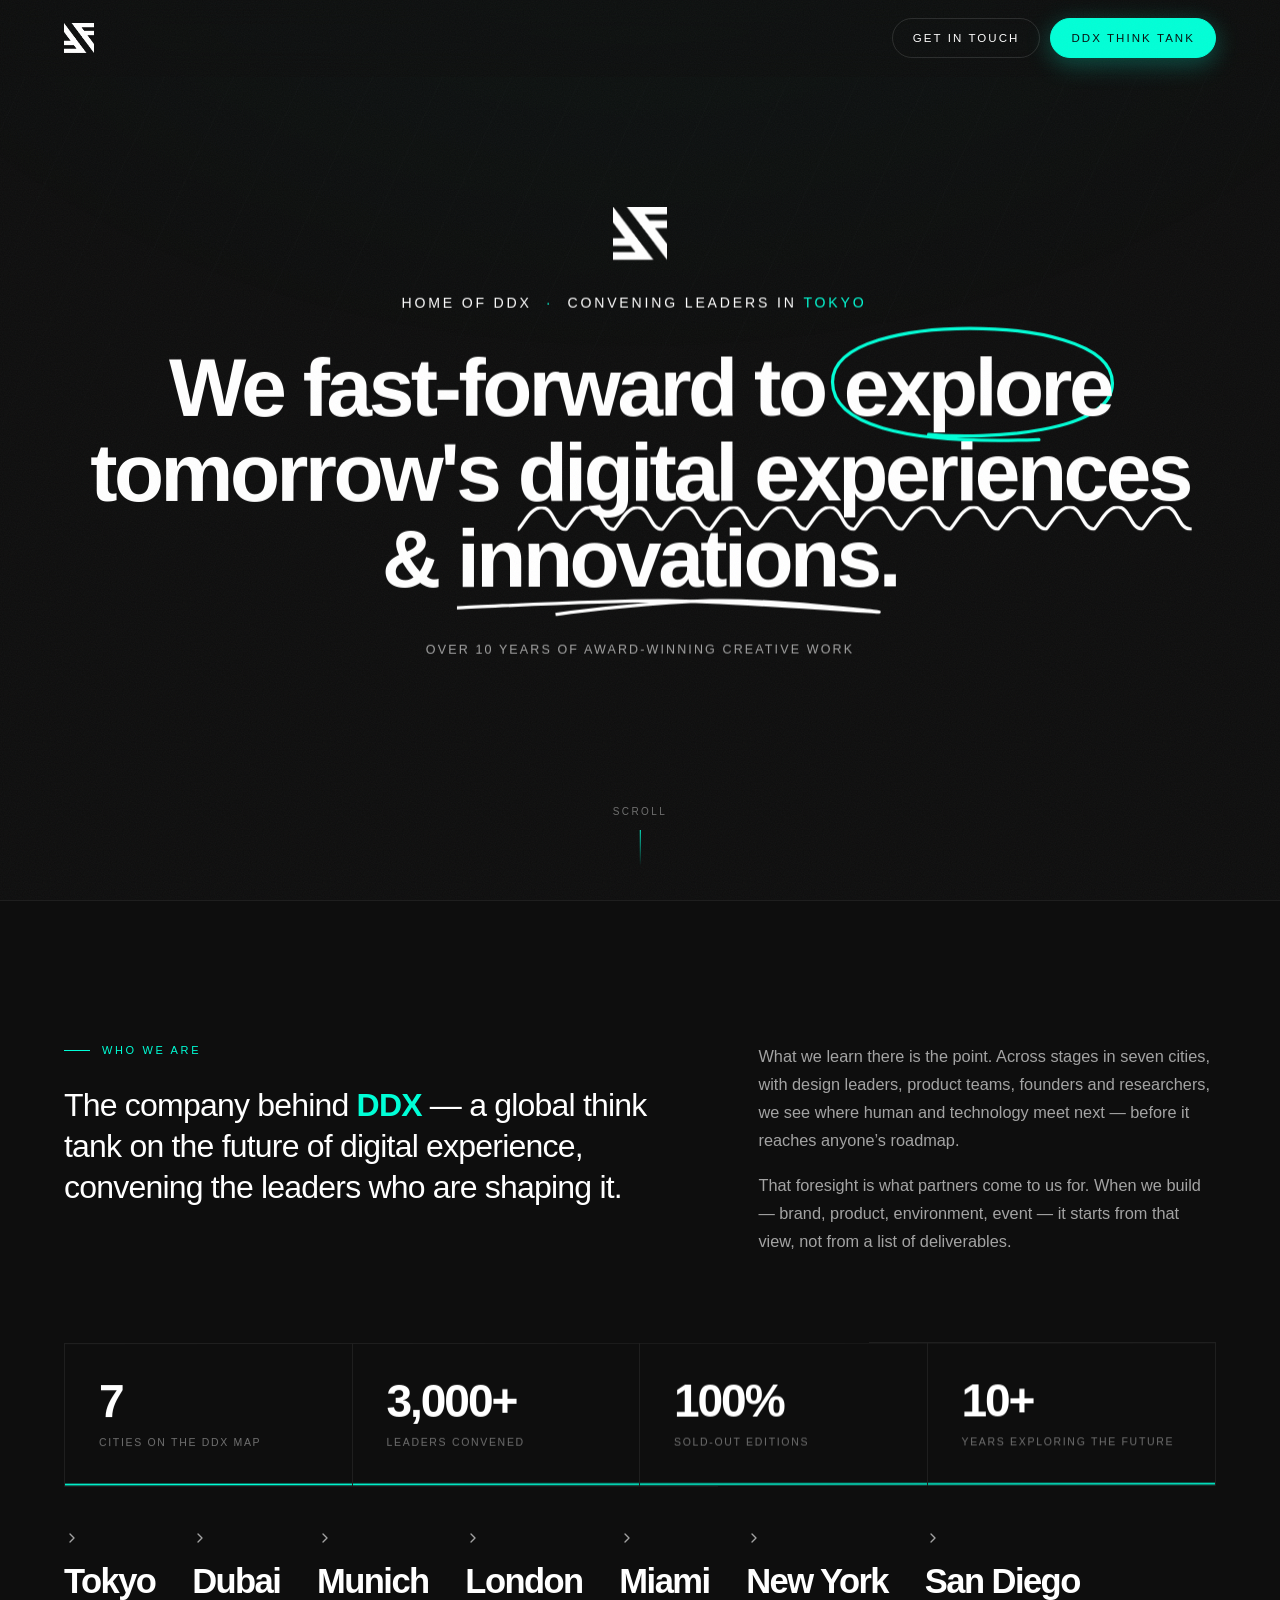
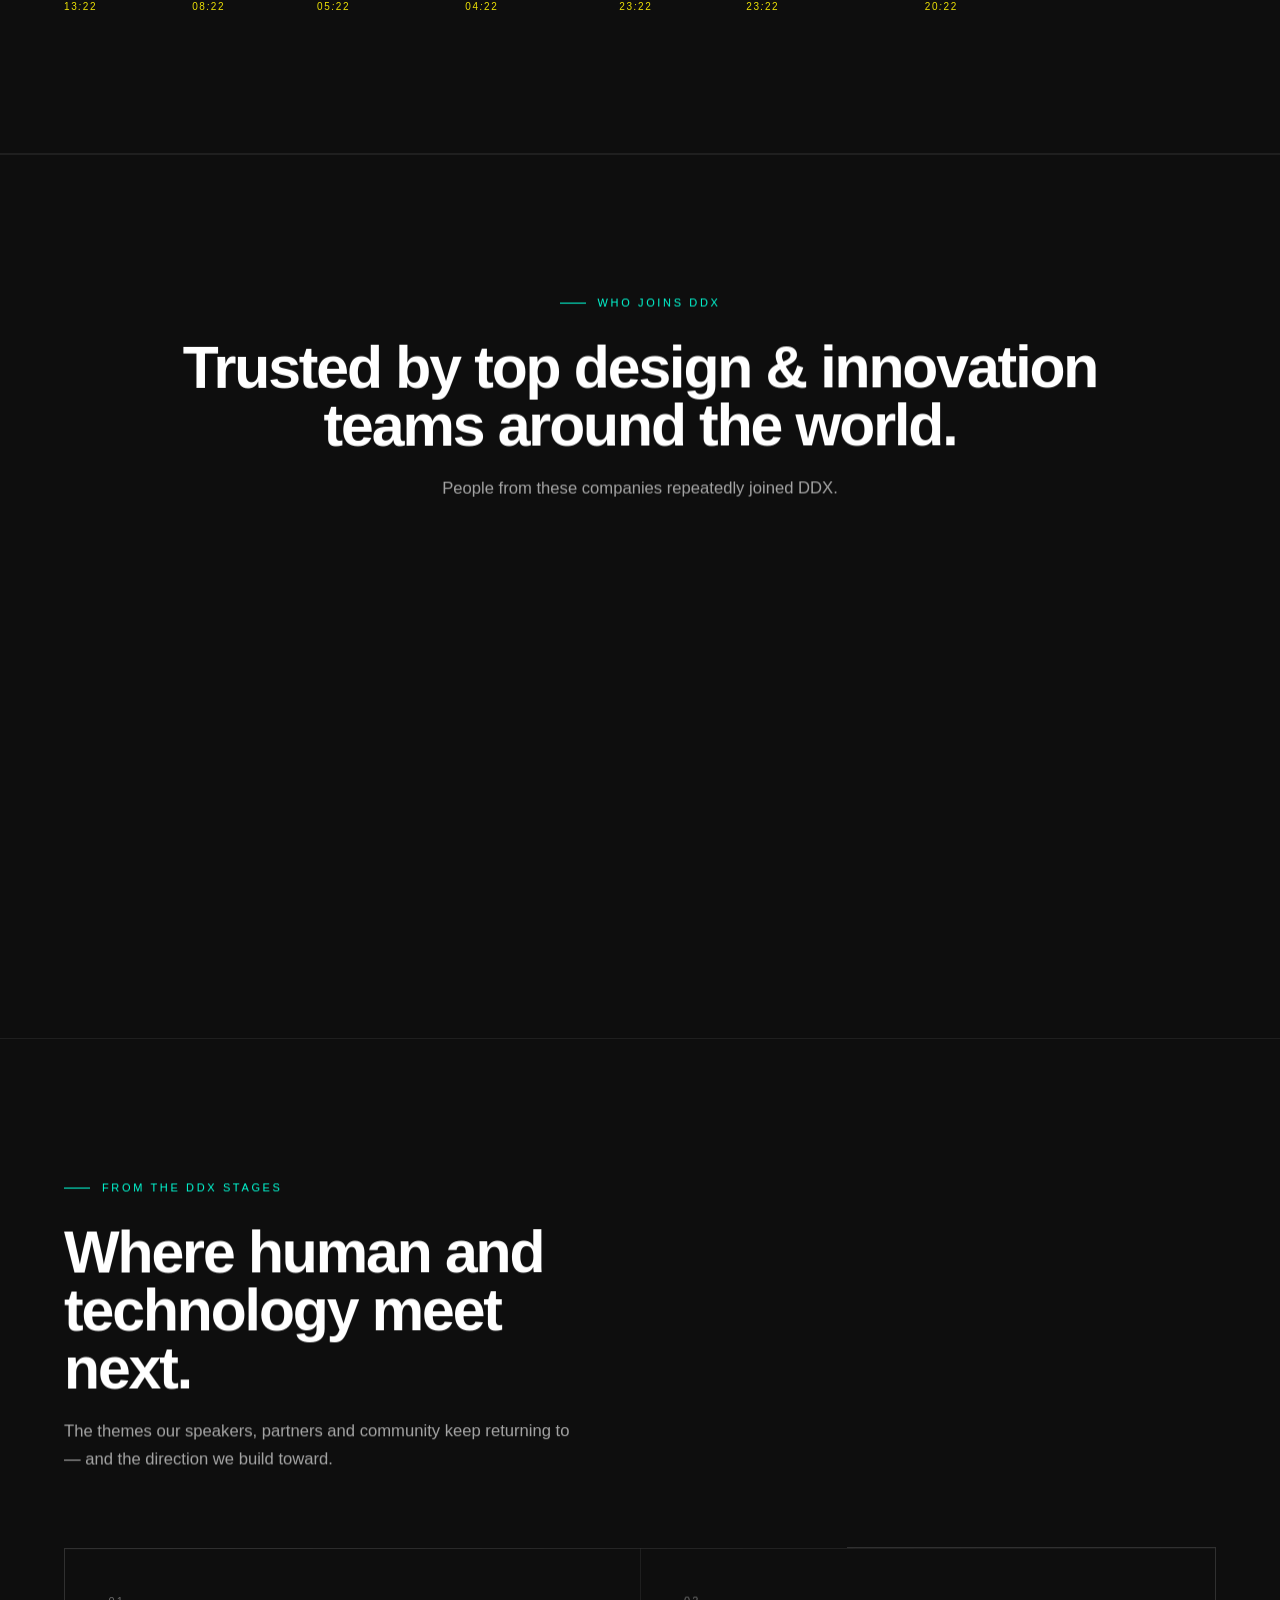
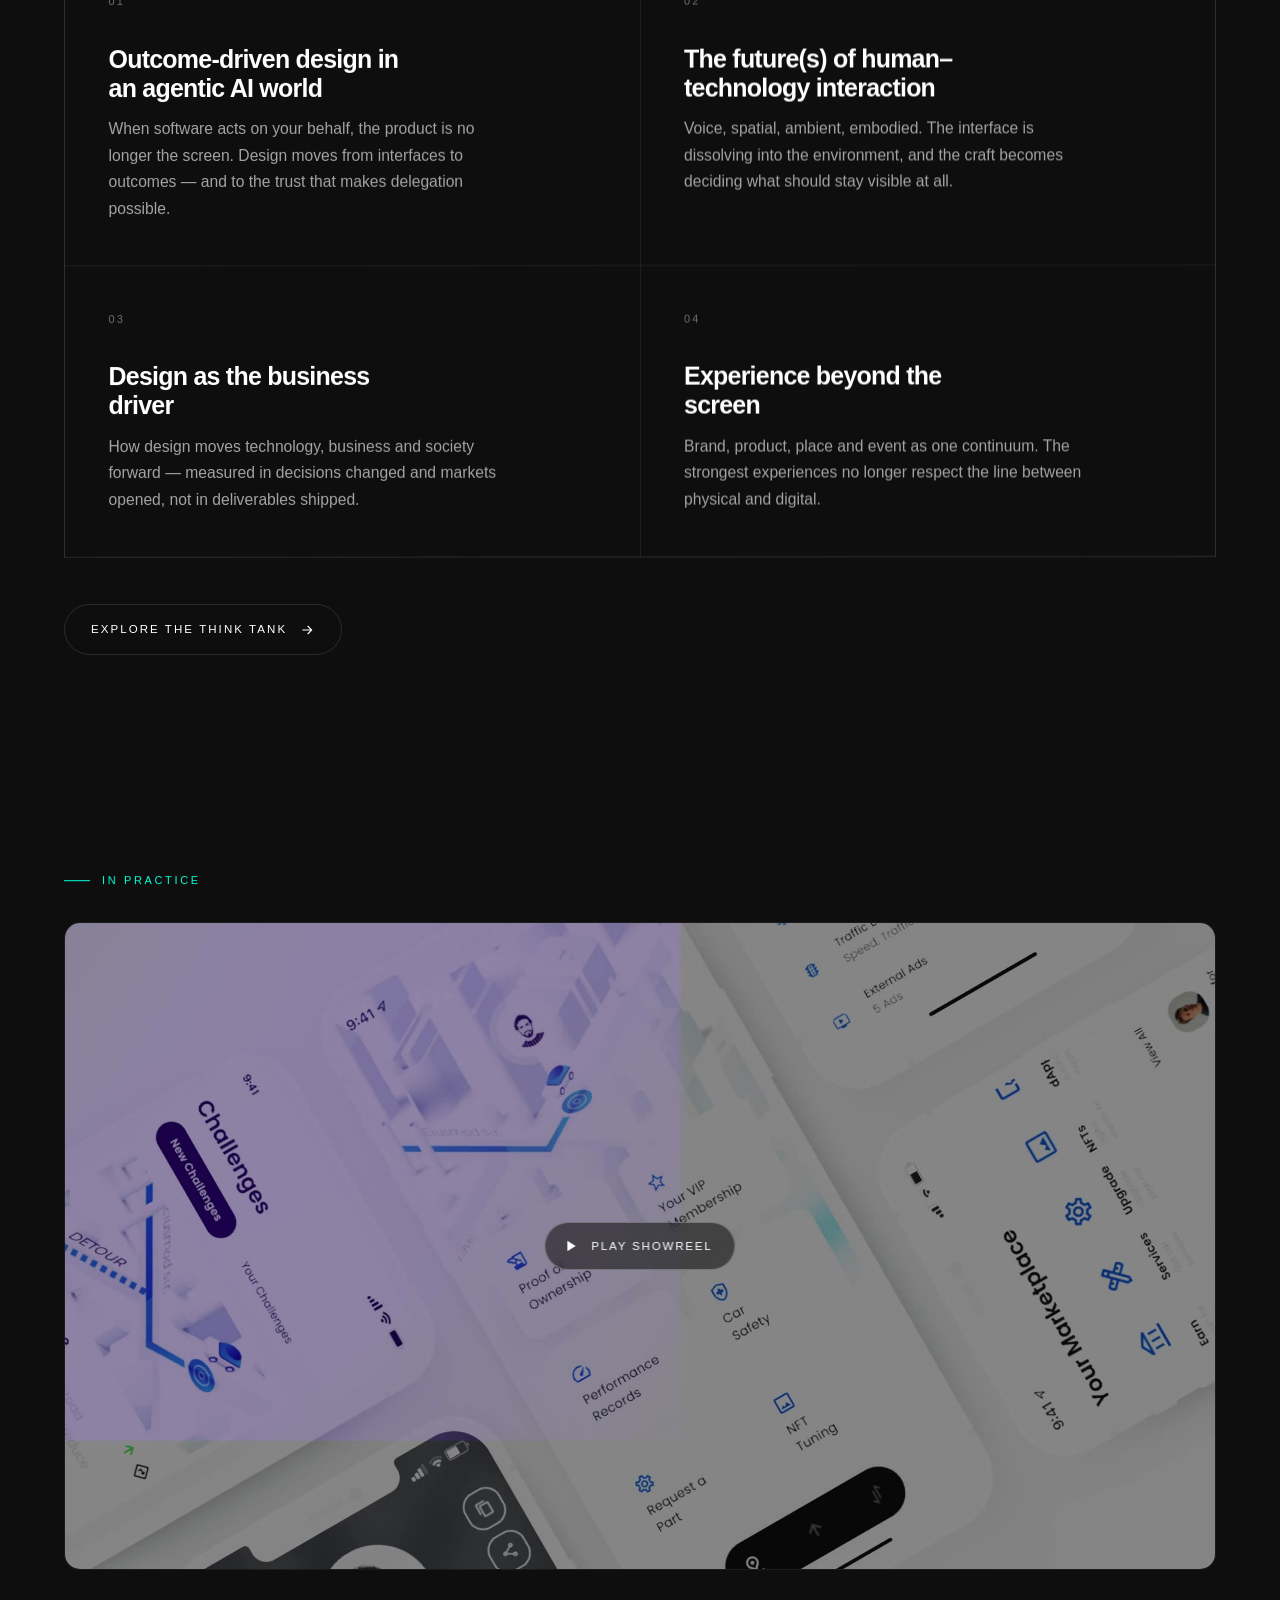
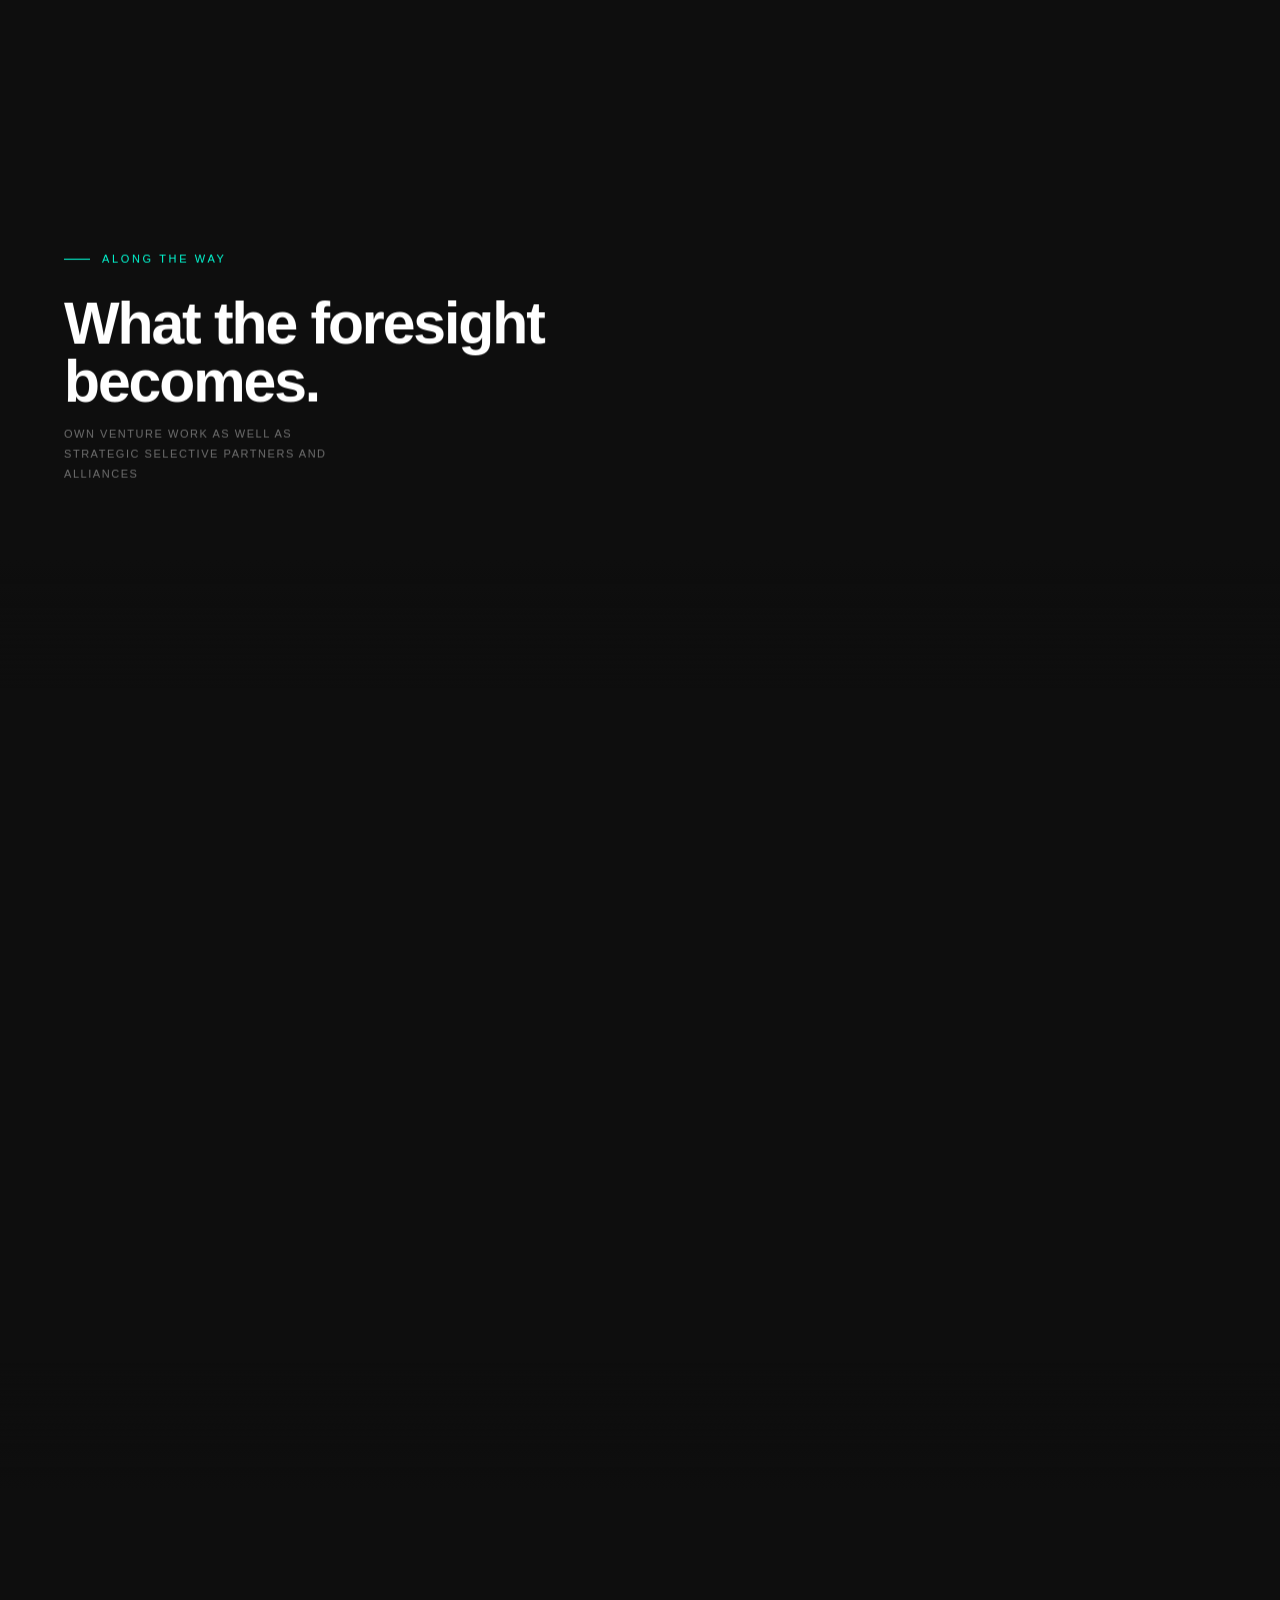
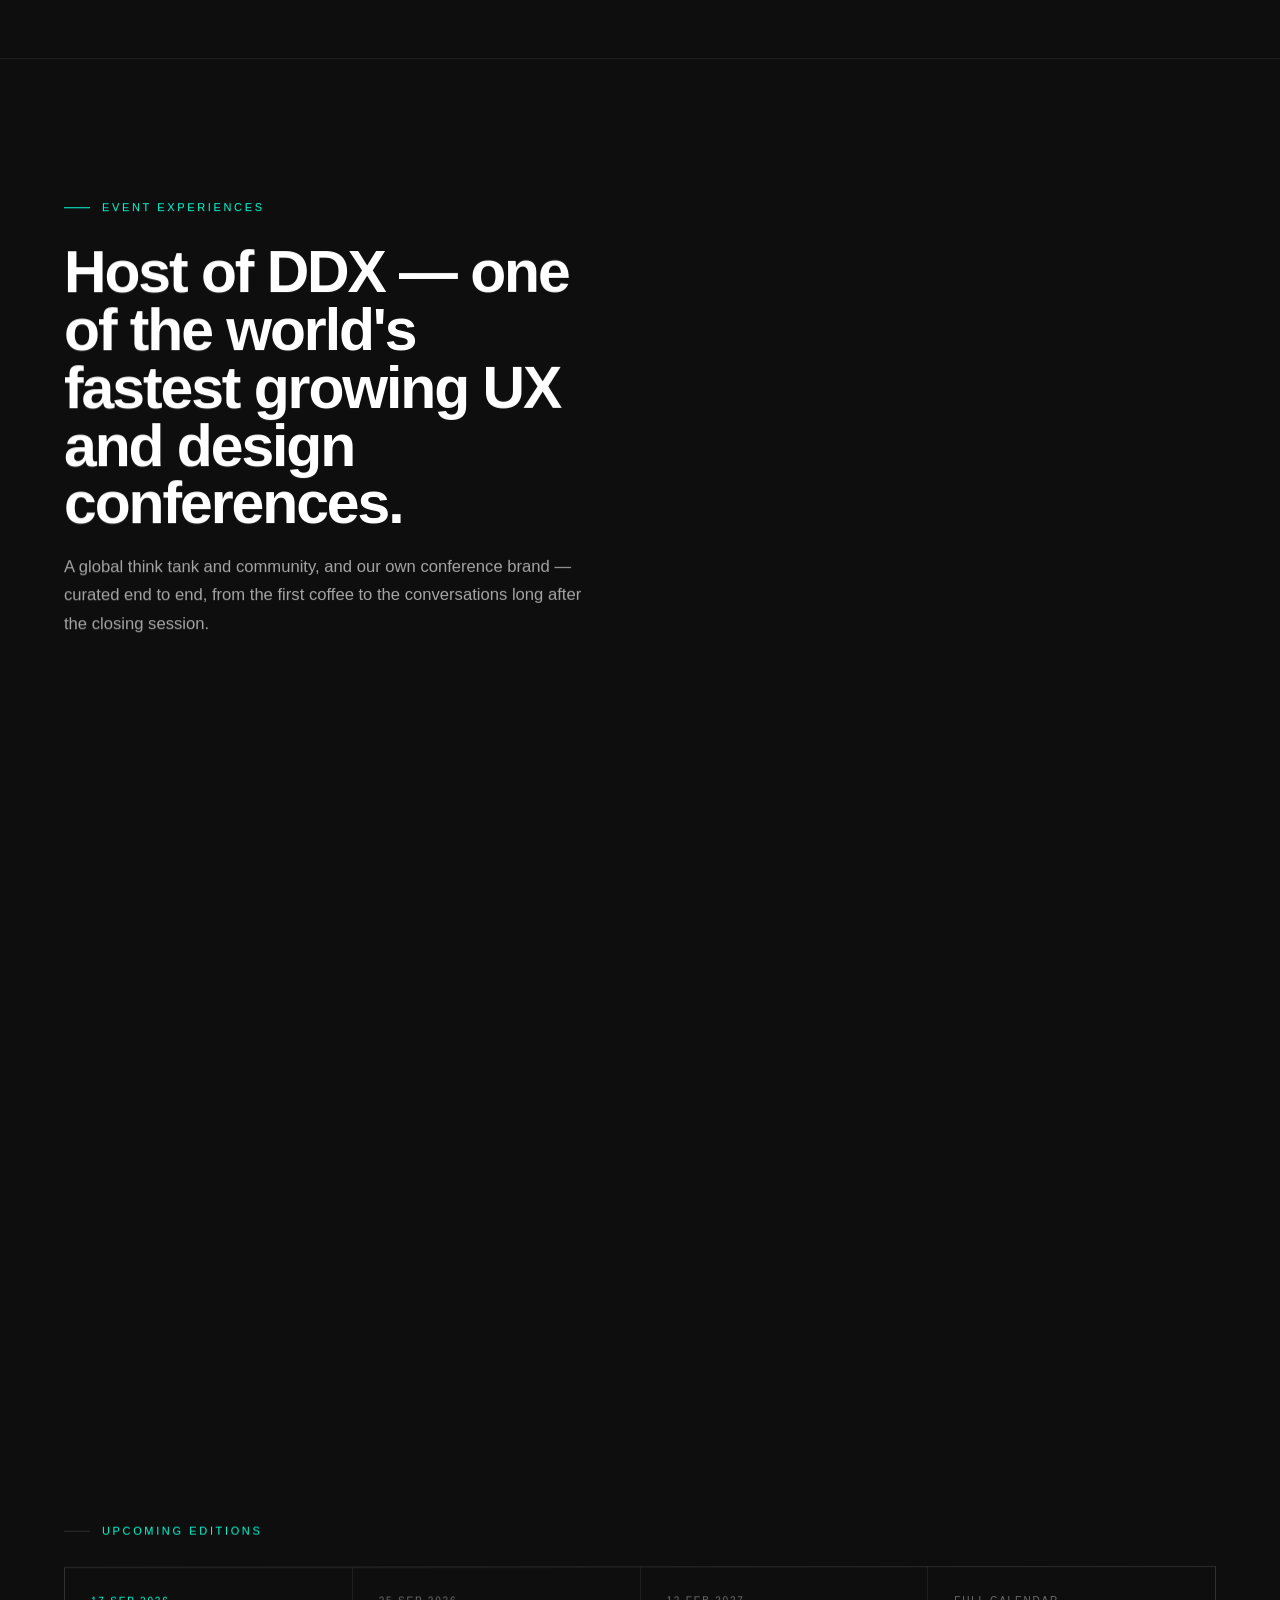
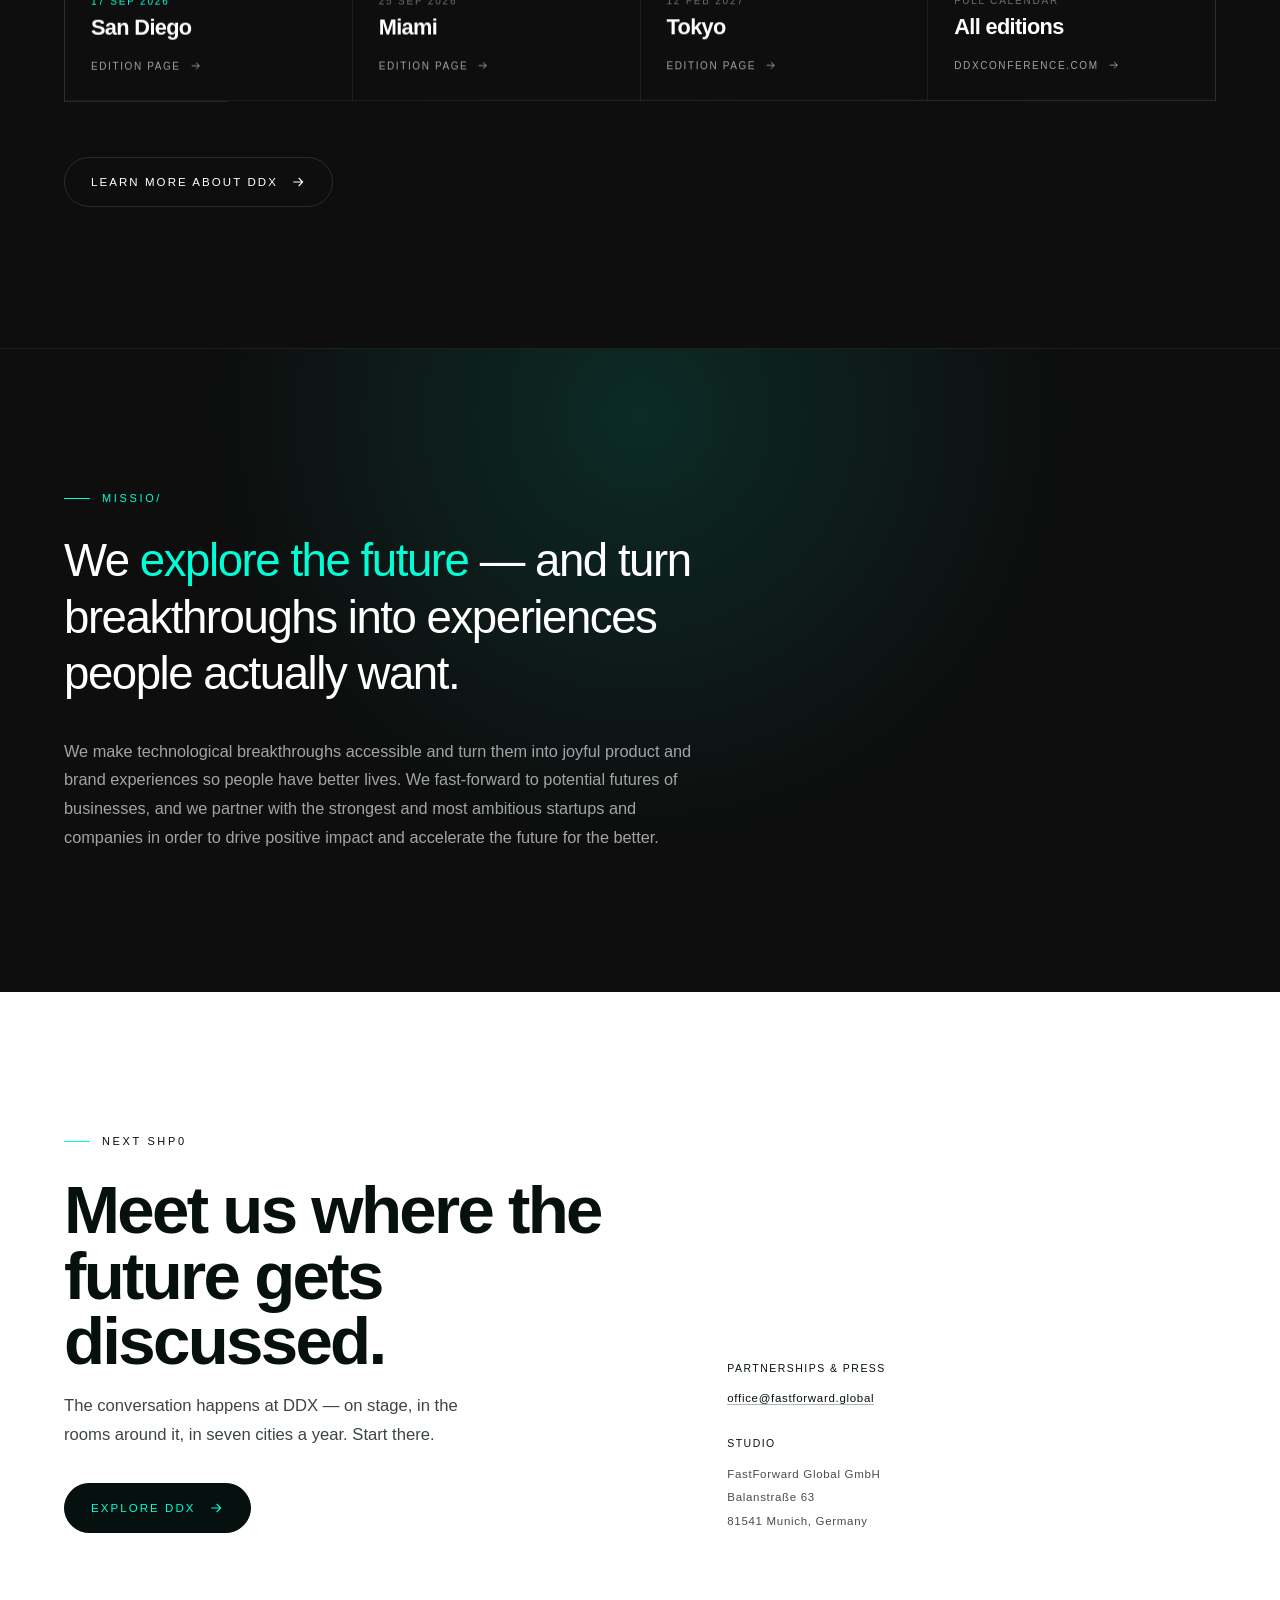
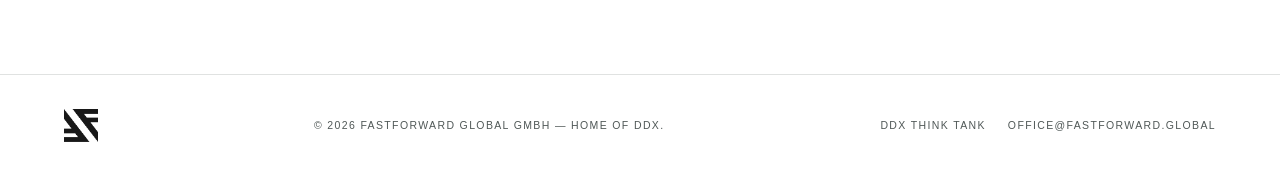
==== commit ef07ae0c: "Revert the gallery carousel: back to the six-column grid of creative work The DDX conference photogr" ====
--- a/index.html
+++ b/index.html
@@ -26,7 +26,7 @@
 <link rel="apple-touch-icon" sizes="180x180" href="assets/img/apple-touch-icon.png">
 <link rel="manifest" href="site.webmanifest">
 <meta name="theme-color" content="#0e0e0e">
-<link rel="stylesheet" href="assets/css/style.css?v=72">
+<link rel="stylesheet" href="assets/css/style.css?v=73">
 <noscript><style>
   /* without JS nothing can add .is-in — so nothing may start hidden */
   .tile{clip-path:none !important}.tile img,.tile video{opacity:1 !important;transform:none !important}
@@ -236,167 +236,55 @@
       <p class="gallery__note">Own venture work as well as strategic selective partners and alliances</p>
     </div>
   </div>
-  <div class="gallery__rows">
-    <div class="mq" style="--dur:95s">
-      <div class="mq__track">
-        <figure class="mqi"><img src="assets/img/mq/02.jpg" width="720" height="480" alt="" loading="lazy" decoding="async"></figure>
-        <figure class="mqi"><img src="assets/img/mq/dsc6700.jpg" width="720" height="480" alt="" loading="lazy" decoding="async"></figure>
-        <figure class="mqi"><img src="assets/img/mq/1727289545048.jpg" width="719" height="480" alt="" loading="lazy" decoding="async"></figure>
-        <figure class="mqi"><img src="assets/img/mq/dsc6759.jpg" width="319" height="480" alt="" loading="lazy" decoding="async"></figure>
-        <figure class="mqi"><img src="assets/img/mq/6308cf0d598aa3d11e92d14c-grid3-1-1.jpg" width="802" height="480" alt="" loading="lazy" decoding="async"></figure>
-        <figure class="mqi"><img src="assets/img/mq/dsc6797.jpg" width="720" height="480" alt="" loading="lazy" decoding="async"></figure>
-        <figure class="mqi"><img src="assets/img/mq/devision-head.jpg" width="936" height="480" alt="" loading="lazy" decoding="async"></figure>
-        <figure class="mqi"><img src="assets/img/mq/hero-2.jpg" width="720" height="480" alt="" loading="lazy" decoding="async"></figure>
-        <figure class="mqi"><img src="assets/img/mq/dsc09490.jpg" width="720" height="480" alt="" loading="lazy" decoding="async"></figure>
-        <figure class="mqi"><img src="assets/img/mq/home-1.jpg" width="853" height="480" alt="" loading="lazy" decoding="async"></figure>
-        <figure class="mqi"><img src="assets/img/mq/dsc09562.jpg" width="720" height="480" alt="" loading="lazy" decoding="async"></figure>
-        <figure class="mqi"><img src="assets/img/mq/sebastiangier-website-6.jpg" width="675" height="480" alt="" loading="lazy" decoding="async"></figure>
-        <figure class="mqi"><img src="assets/img/mq/dsc09633.jpg" width="720" height="480" alt="" loading="lazy" decoding="async"></figure>
-        <figure class="mqi"><img src="assets/img/mq/website-1.gif" width="800" height="450" alt="" loading="lazy" decoding="async"></figure>
-        <figure class="mqi"><img src="assets/img/mq/dsc09693.jpg" width="720" height="480" alt="" loading="lazy" decoding="async"></figure>
-        <figure class="mqi"><img src="assets/img/mq/work-coinnovating.jpg" width="854" height="480" alt="" loading="lazy" decoding="async"></figure>
-        <figure class="mqi"><img src="assets/img/mq/dsc6597.jpg" width="720" height="480" alt="" loading="lazy" decoding="async"></figure>
-        <figure class="mqi"><img src="assets/img/mq/work-grid-3.jpg" width="735" height="480" alt="" loading="lazy" decoding="async"></figure>
-        <figure class="mqi"><img src="assets/img/mq/dsc6631.jpg" width="720" height="480" alt="" loading="lazy" decoding="async"></figure>
-        <figure class="mqi"><img src="assets/img/mq/work-impact.jpg" width="728" height="480" alt="" loading="lazy" decoding="async"></figure>
-        <figure class="mqi"><img src="assets/img/mq/dsc6652.jpg" width="720" height="480" alt="" loading="lazy" decoding="async"></figure>
-        <figure class="mqi"><img src="assets/img/mq/work-mockup-1.jpg" width="550" height="480" alt="" loading="lazy" decoding="async"></figure>
-        <figure class="mqi"><img src="assets/img/mq/dsc6683.jpg" width="720" height="480" alt="" loading="lazy" decoding="async"></figure>
-        <figure class="mqi"><img src="assets/img/mq/work-sketch.jpg" width="426" height="480" alt="" loading="lazy" decoding="async"></figure>
-        <figure class="mqi"><img src="assets/img/mq/work-team.jpg" width="803" height="480" alt="" loading="lazy" decoding="async"></figure>
-        <figure class="mqi" aria-hidden="true"><img src="assets/img/mq/02.jpg" width="720" height="480" alt="" loading="lazy" decoding="async"></figure>
-        <figure class="mqi" aria-hidden="true"><img src="assets/img/mq/dsc6700.jpg" width="720" height="480" alt="" loading="lazy" decoding="async"></figure>
-        <figure class="mqi" aria-hidden="true"><img src="assets/img/mq/1727289545048.jpg" width="719" height="480" alt="" loading="lazy" decoding="async"></figure>
-        <figure class="mqi" aria-hidden="true"><img src="assets/img/mq/dsc6759.jpg" width="319" height="480" alt="" loading="lazy" decoding="async"></figure>
-        <figure class="mqi" aria-hidden="true"><img src="assets/img/mq/6308cf0d598aa3d11e92d14c-grid3-1-1.jpg" width="802" height="480" alt="" loading="lazy" decoding="async"></figure>
-        <figure class="mqi" aria-hidden="true"><img src="assets/img/mq/dsc6797.jpg" width="720" height="480" alt="" loading="lazy" decoding="async"></figure>
-        <figure class="mqi" aria-hidden="true"><img src="assets/img/mq/devision-head.jpg" width="936" height="480" alt="" loading="lazy" decoding="async"></figure>
-        <figure class="mqi" aria-hidden="true"><img src="assets/img/mq/hero-2.jpg" width="720" height="480" alt="" loading="lazy" decoding="async"></figure>
-        <figure class="mqi" aria-hidden="true"><img src="assets/img/mq/dsc09490.jpg" width="720" height="480" alt="" loading="lazy" decoding="async"></figure>
-        <figure class="mqi" aria-hidden="true"><img src="assets/img/mq/home-1.jpg" width="853" height="480" alt="" loading="lazy" decoding="async"></figure>
-        <figure class="mqi" aria-hidden="true"><img src="assets/img/mq/dsc09562.jpg" width="720" height="480" alt="" loading="lazy" decoding="async"></figure>
-        <figure class="mqi" aria-hidden="true"><img src="assets/img/mq/sebastiangier-website-6.jpg" width="675" height="480" alt="" loading="lazy" decoding="async"></figure>
-        <figure class="mqi" aria-hidden="true"><img src="assets/img/mq/dsc09633.jpg" width="720" height="480" alt="" loading="lazy" decoding="async"></figure>
-        <figure class="mqi" aria-hidden="true"><img src="assets/img/mq/website-1.gif" width="800" height="450" alt="" loading="lazy" decoding="async"></figure>
-        <figure class="mqi" aria-hidden="true"><img src="assets/img/mq/dsc09693.jpg" width="720" height="480" alt="" loading="lazy" decoding="async"></figure>
-        <figure class="mqi" aria-hidden="true"><img src="assets/img/mq/work-coinnovating.jpg" width="854" height="480" alt="" loading="lazy" decoding="async"></figure>
-        <figure class="mqi" aria-hidden="true"><img src="assets/img/mq/dsc6597.jpg" width="720" height="480" alt="" loading="lazy" decoding="async"></figure>
-        <figure class="mqi" aria-hidden="true"><img src="assets/img/mq/work-grid-3.jpg" width="735" height="480" alt="" loading="lazy" decoding="async"></figure>
-        <figure class="mqi" aria-hidden="true"><img src="assets/img/mq/dsc6631.jpg" width="720" height="480" alt="" loading="lazy" decoding="async"></figure>
-        <figure class="mqi" aria-hidden="true"><img src="assets/img/mq/work-impact.jpg" width="728" height="480" alt="" loading="lazy" decoding="async"></figure>
-        <figure class="mqi" aria-hidden="true"><img src="assets/img/mq/dsc6652.jpg" width="720" height="480" alt="" loading="lazy" decoding="async"></figure>
-        <figure class="mqi" aria-hidden="true"><img src="assets/img/mq/work-mockup-1.jpg" width="550" height="480" alt="" loading="lazy" decoding="async"></figure>
-        <figure class="mqi" aria-hidden="true"><img src="assets/img/mq/dsc6683.jpg" width="720" height="480" alt="" loading="lazy" decoding="async"></figure>
-        <figure class="mqi" aria-hidden="true"><img src="assets/img/mq/work-sketch.jpg" width="426" height="480" alt="" loading="lazy" decoding="async"></figure>
-        <figure class="mqi" aria-hidden="true"><img src="assets/img/mq/work-team.jpg" width="803" height="480" alt="" loading="lazy" decoding="async"></figure>
-      </div>
-    </div>
-    <div class="mq mq--rev" style="--dur:115s">
-      <div class="mq__track">
-        <figure class="mqi"><img src="assets/img/mq/dsc6691.jpg" width="720" height="480" alt="" loading="lazy" decoding="async"></figure>
-        <figure class="mqi"><img src="assets/img/mq/1701868152119.jpg" width="640" height="480" alt="" loading="lazy" decoding="async"></figure>
-        <figure class="mqi"><img src="assets/img/mq/dsc6737.jpg" width="720" height="480" alt="" loading="lazy" decoding="async"></figure>
-        <figure class="mqi"><img src="assets/img/mq/2026-ddx-sd-67.jpg" width="720" height="480" alt="" loading="lazy" decoding="async"></figure>
-        <figure class="mqi"><img src="assets/img/mq/dsc6793.jpg" width="720" height="480" alt="" loading="lazy" decoding="async"></figure>
-        <figure class="mqi"><img src="assets/img/mq/black-6-copy-1.jpg" width="853" height="480" alt="" loading="lazy" decoding="async"></figure>
-        <figure class="mqi"><img src="assets/img/mq/frame-562.jpg" width="320" height="480" alt="" loading="lazy" decoding="async"></figure>
-        <figure class="mqi"><img src="assets/img/mq/dsc09472.jpg" width="720" height="480" alt="" loading="lazy" decoding="async"></figure>
-        <figure class="mqi"><img src="assets/img/mq/home-1-1.jpg" width="720" height="480" alt="" loading="lazy" decoding="async"></figure>
-        <figure class="mqi"><img src="assets/img/mq/dsc09551.jpg" width="720" height="480" alt="" loading="lazy" decoding="async"></figure>
-        <figure class="mqi"><img src="assets/img/mq/scene-4-copy-1.jpg" width="853" height="480" alt="" loading="lazy" decoding="async"></figure>
-        <figure class="mqi"><img src="assets/img/mq/dsc09616.jpg" width="720" height="480" alt="" loading="lazy" decoding="async"></figure>
-        <figure class="mqi"><img src="assets/img/mq/sitewasp-statistics-small-1-1.jpg" width="830" height="480" alt="" loading="lazy" decoding="async"></figure>
-        <figure class="mqi"><img src="assets/img/mq/dsc09661.jpg" width="720" height="480" alt="" loading="lazy" decoding="async"></figure>
-        <figure class="mqi"><img src="assets/img/mq/work-board.jpg" width="795" height="480" alt="" loading="lazy" decoding="async"></figure>
-        <figure class="mqi"><img src="assets/img/mq/dsc6590.jpg" width="720" height="480" alt="" loading="lazy" decoding="async"></figure>
-        <figure class="mqi"><img src="assets/img/mq/work-grid-2.jpg" width="831" height="480" alt="" loading="lazy" decoding="async"></figure>
-        <figure class="mqi"><img src="assets/img/mq/dsc6626.jpg" width="720" height="480" alt="" loading="lazy" decoding="async"></figure>
-        <figure class="mqi"><img src="assets/img/mq/work-guide.jpg" width="728" height="480" alt="" loading="lazy" decoding="async"></figure>
-        <figure class="mqi"><img src="assets/img/mq/dsc6639.jpg" width="720" height="480" alt="" loading="lazy" decoding="async"></figure>
-        <figure class="mqi"><img src="assets/img/mq/work-laptop.jpg" width="936" height="480" alt="" loading="lazy" decoding="async"></figure>
-        <figure class="mqi"><img src="assets/img/mq/dsc6671.jpg" width="720" height="480" alt="" loading="lazy" decoding="async"></figure>
-        <figure class="mqi"><img src="assets/img/mq/work-postits.jpg" width="675" height="480" alt="" loading="lazy" decoding="async"></figure>
-        <figure class="mqi"><img src="assets/img/mq/dsc6688.jpg" width="720" height="480" alt="" loading="lazy" decoding="async"></figure>
-        <figure class="mqi"><img src="assets/img/mq/work-workshop.jpg" width="675" height="480" alt="" loading="lazy" decoding="async"></figure>
-        <figure class="mqi" aria-hidden="true"><img src="assets/img/mq/dsc6691.jpg" width="720" height="480" alt="" loading="lazy" decoding="async"></figure>
-        <figure class="mqi" aria-hidden="true"><img src="assets/img/mq/1701868152119.jpg" width="640" height="480" alt="" loading="lazy" decoding="async"></figure>
-        <figure class="mqi" aria-hidden="true"><img src="assets/img/mq/dsc6737.jpg" width="720" height="480" alt="" loading="lazy" decoding="async"></figure>
-        <figure class="mqi" aria-hidden="true"><img src="assets/img/mq/2026-ddx-sd-67.jpg" width="720" height="480" alt="" loading="lazy" decoding="async"></figure>
-        <figure class="mqi" aria-hidden="true"><img src="assets/img/mq/dsc6793.jpg" width="720" height="480" alt="" loading="lazy" decoding="async"></figure>
-        <figure class="mqi" aria-hidden="true"><img src="assets/img/mq/black-6-copy-1.jpg" width="853" height="480" alt="" loading="lazy" decoding="async"></figure>
-        <figure class="mqi" aria-hidden="true"><img src="assets/img/mq/frame-562.jpg" width="320" height="480" alt="" loading="lazy" decoding="async"></figure>
-        <figure class="mqi" aria-hidden="true"><img src="assets/img/mq/dsc09472.jpg" width="720" height="480" alt="" loading="lazy" decoding="async"></figure>
-        <figure class="mqi" aria-hidden="true"><img src="assets/img/mq/home-1-1.jpg" width="720" height="480" alt="" loading="lazy" decoding="async"></figure>
-        <figure class="mqi" aria-hidden="true"><img src="assets/img/mq/dsc09551.jpg" width="720" height="480" alt="" loading="lazy" decoding="async"></figure>
-        <figure class="mqi" aria-hidden="true"><img src="assets/img/mq/scene-4-copy-1.jpg" width="853" height="480" alt="" loading="lazy" decoding="async"></figure>
-        <figure class="mqi" aria-hidden="true"><img src="assets/img/mq/dsc09616.jpg" width="720" height="480" alt="" loading="lazy" decoding="async"></figure>
-        <figure class="mqi" aria-hidden="true"><img src="assets/img/mq/sitewasp-statistics-small-1-1.jpg" width="830" height="480" alt="" loading="lazy" decoding="async"></figure>
-        <figure class="mqi" aria-hidden="true"><img src="assets/img/mq/dsc09661.jpg" width="720" height="480" alt="" loading="lazy" decoding="async"></figure>
-        <figure class="mqi" aria-hidden="true"><img src="assets/img/mq/work-board.jpg" width="795" height="480" alt="" loading="lazy" decoding="async"></figure>
-        <figure class="mqi" aria-hidden="true"><img src="assets/img/mq/dsc6590.jpg" width="720" height="480" alt="" loading="lazy" decoding="async"></figure>
-        <figure class="mqi" aria-hidden="true"><img src="assets/img/mq/work-grid-2.jpg" width="831" height="480" alt="" loading="lazy" decoding="async"></figure>
-        <figure class="mqi" aria-hidden="true"><img src="assets/img/mq/dsc6626.jpg" width="720" height="480" alt="" loading="lazy" decoding="async"></figure>
-        <figure class="mqi" aria-hidden="true"><img src="assets/img/mq/work-guide.jpg" width="728" height="480" alt="" loading="lazy" decoding="async"></figure>
-        <figure class="mqi" aria-hidden="true"><img src="assets/img/mq/dsc6639.jpg" width="720" height="480" alt="" loading="lazy" decoding="async"></figure>
-        <figure class="mqi" aria-hidden="true"><img src="assets/img/mq/work-laptop.jpg" width="936" height="480" alt="" loading="lazy" decoding="async"></figure>
-        <figure class="mqi" aria-hidden="true"><img src="assets/img/mq/dsc6671.jpg" width="720" height="480" alt="" loading="lazy" decoding="async"></figure>
-        <figure class="mqi" aria-hidden="true"><img src="assets/img/mq/work-postits.jpg" width="675" height="480" alt="" loading="lazy" decoding="async"></figure>
-        <figure class="mqi" aria-hidden="true"><img src="assets/img/mq/dsc6688.jpg" width="720" height="480" alt="" loading="lazy" decoding="async"></figure>
-        <figure class="mqi" aria-hidden="true"><img src="assets/img/mq/work-workshop.jpg" width="675" height="480" alt="" loading="lazy" decoding="async"></figure>
-      </div>
-    </div>
-    <div class="mq" style="--dur:85s">
-      <div class="mq__track">
-        <figure class="mqi"><img src="assets/img/mq/04-2-1.jpg" width="853" height="480" alt="" loading="lazy" decoding="async"></figure>
-        <figure class="mqi"><img src="assets/img/mq/dsc6728.jpg" width="319" height="480" alt="" loading="lazy" decoding="async"></figure>
-        <figure class="mqi"><img src="assets/img/mq/2026-ddx-sd-64.jpg" width="720" height="480" alt="" loading="lazy" decoding="async"></figure>
-        <figure class="mqi"><img src="assets/img/mq/dsc6773.jpg" width="319" height="480" alt="" loading="lazy" decoding="async"></figure>
-        <figure class="mqi"><img src="assets/img/mq/asa4213.jpg" width="720" height="480" alt="" loading="lazy" decoding="async"></figure>
-        <figure class="mqi"><img src="assets/img/mq/dsc6800.jpg" width="319" height="480" alt="" loading="lazy" decoding="async"></figure>
-        <figure class="mqi"><img src="assets/img/mq/dsc01184-copyss-31.jpg" width="804" height="480" alt="" loading="lazy" decoding="async"></figure>
-        <figure class="mqi"><img src="assets/img/mq/hero.jpg" width="720" height="480" alt="" loading="lazy" decoding="async"></figure>
-        <figure class="mqi"><img src="assets/img/mq/dsc09522.jpg" width="720" height="480" alt="" loading="lazy" decoding="async"></figure>
-        <figure class="mqi"><img src="assets/img/mq/rectangle-3067.jpg" width="997" height="480" alt="" loading="lazy" decoding="async"></figure>
-        <figure class="mqi"><img src="assets/img/mq/dsc09601.jpg" width="720" height="480" alt="" loading="lazy" decoding="async"></figure>
-        <figure class="mqi"><img src="assets/img/mq/sitewasp-clean-5-black-website-2.jpg" width="1080" height="480" alt="" loading="lazy" decoding="async"></figure>
-        <figure class="mqi"><img src="assets/img/mq/dsc09649.jpg" width="720" height="480" alt="" loading="lazy" decoding="async"></figure>
-        <figure class="mqi"><img src="assets/img/mq/work-ar.jpg" width="480" height="480" alt="" loading="lazy" decoding="async"></figure>
-        <figure class="mqi"><img src="assets/img/mq/dsc09732.jpg" width="720" height="480" alt="" loading="lazy" decoding="async"></figure>
-        <figure class="mqi"><img src="assets/img/mq/work-dashboard.jpg" width="612" height="480" alt="" loading="lazy" decoding="async"></figure>
-        <figure class="mqi"><img src="assets/img/mq/dsc6603.jpg" width="720" height="480" alt="" loading="lazy" decoding="async"></figure>
-        <figure class="mqi"><img src="assets/img/mq/work-grid-6.jpg" width="854" height="480" alt="" loading="lazy" decoding="async"></figure>
-        <figure class="mqi"><img src="assets/img/mq/dsc6632.jpg" width="720" height="480" alt="" loading="lazy" decoding="async"></figure>
-        <figure class="mqi"><img src="assets/img/mq/work-interview.jpg" width="639" height="480" alt="" loading="lazy" decoding="async"></figure>
-        <figure class="mqi"><img src="assets/img/mq/dsc6657.jpg" width="720" height="480" alt="" loading="lazy" decoding="async"></figure>
-        <figure class="mqi"><img src="assets/img/mq/work-panel.jpg" width="771" height="480" alt="" loading="lazy" decoding="async"></figure>
-        <figure class="mqi"><img src="assets/img/mq/dsc6685.jpg" width="720" height="480" alt="" loading="lazy" decoding="async"></figure>
-        <figure class="mqi"><img src="assets/img/mq/work-stage.jpg" width="767" height="480" alt="" loading="lazy" decoding="async"></figure>
-        <figure class="mqi" aria-hidden="true"><img src="assets/img/mq/04-2-1.jpg" width="853" height="480" alt="" loading="lazy" decoding="async"></figure>
-        <figure class="mqi" aria-hidden="true"><img src="assets/img/mq/dsc6728.jpg" width="319" height="480" alt="" loading="lazy" decoding="async"></figure>
-        <figure class="mqi" aria-hidden="true"><img src="assets/img/mq/2026-ddx-sd-64.jpg" width="720" height="480" alt="" loading="lazy" decoding="async"></figure>
-        <figure class="mqi" aria-hidden="true"><img src="assets/img/mq/dsc6773.jpg" width="319" height="480" alt="" loading="lazy" decoding="async"></figure>
-        <figure class="mqi" aria-hidden="true"><img src="assets/img/mq/asa4213.jpg" width="720" height="480" alt="" loading="lazy" decoding="async"></figure>
-        <figure class="mqi" aria-hidden="true"><img src="assets/img/mq/dsc6800.jpg" width="319" height="480" alt="" loading="lazy" decoding="async"></figure>
-        <figure class="mqi" aria-hidden="true"><img src="assets/img/mq/dsc01184-copyss-31.jpg" width="804" height="480" alt="" loading="lazy" decoding="async"></figure>
-        <figure class="mqi" aria-hidden="true"><img src="assets/img/mq/hero.jpg" width="720" height="480" alt="" loading="lazy" decoding="async"></figure>
-        <figure class="mqi" aria-hidden="true"><img src="assets/img/mq/dsc09522.jpg" width="720" height="480" alt="" loading="lazy" decoding="async"></figure>
-        <figure class="mqi" aria-hidden="true"><img src="assets/img/mq/rectangle-3067.jpg" width="997" height="480" alt="" loading="lazy" decoding="async"></figure>
-        <figure class="mqi" aria-hidden="true"><img src="assets/img/mq/dsc09601.jpg" width="720" height="480" alt="" loading="lazy" decoding="async"></figure>
-        <figure class="mqi" aria-hidden="true"><img src="assets/img/mq/sitewasp-clean-5-black-website-2.jpg" width="1080" height="480" alt="" loading="lazy" decoding="async"></figure>
-        <figure class="mqi" aria-hidden="true"><img src="assets/img/mq/dsc09649.jpg" width="720" height="480" alt="" loading="lazy" decoding="async"></figure>
-        <figure class="mqi" aria-hidden="true"><img src="assets/img/mq/work-ar.jpg" width="480" height="480" alt="" loading="lazy" decoding="async"></figure>
-        <figure class="mqi" aria-hidden="true"><img src="assets/img/mq/dsc09732.jpg" width="720" height="480" alt="" loading="lazy" decoding="async"></figure>
-        <figure class="mqi" aria-hidden="true"><img src="assets/img/mq/work-dashboard.jpg" width="612" height="480" alt="" loading="lazy" decoding="async"></figure>
-        <figure class="mqi" aria-hidden="true"><img src="assets/img/mq/dsc6603.jpg" width="720" height="480" alt="" loading="lazy" decoding="async"></figure>
-        <figure class="mqi" aria-hidden="true"><img src="assets/img/mq/work-grid-6.jpg" width="854" height="480" alt="" loading="lazy" decoding="async"></figure>
-        <figure class="mqi" aria-hidden="true"><img src="assets/img/mq/dsc6632.jpg" width="720" height="480" alt="" loading="lazy" decoding="async"></figure>
-        <figure class="mqi" aria-hidden="true"><img src="assets/img/mq/work-interview.jpg" width="639" height="480" alt="" loading="lazy" decoding="async"></figure>
-        <figure class="mqi" aria-hidden="true"><img src="assets/img/mq/dsc6657.jpg" width="720" height="480" alt="" loading="lazy" decoding="async"></figure>
-        <figure class="mqi" aria-hidden="true"><img src="assets/img/mq/work-panel.jpg" width="771" height="480" alt="" loading="lazy" decoding="async"></figure>
-        <figure class="mqi" aria-hidden="true"><img src="assets/img/mq/dsc6685.jpg" width="720" height="480" alt="" loading="lazy" decoding="async"></figure>
-        <figure class="mqi" aria-hidden="true"><img src="assets/img/mq/work-stage.jpg" width="767" height="480" alt="" loading="lazy" decoding="async"></figure>
-      </div>
-    </div>
+  <div class="gallery__grid">
+      <div class="gallery__col" data-speed="-64">
+        <figure class="tile" style="--ar:4/3;--n:0"><img src="assets/img/_ASA4213.jpg" alt="" loading="lazy" decoding="async"></figure>
+        <figure class="tile" style="--ar:3/4;--n:1"><img src="assets/img/work-postits.jpg" alt="" loading="lazy" decoding="async"></figure>
+        <figure class="tile" style="--ar:1/1;--n:2"><img src="assets/img/Devision-head.png" alt="" loading="lazy" decoding="async"></figure>
+        <figure class="tile" style="--ar:16/9;--n:3"><img src="assets/img/work-sketch.jpg" alt="" loading="lazy" decoding="async"></figure>
+        <figure class="tile" style="--ar:4/5;--n:4"><img src="assets/img/Scene-4-copy-1.jpg" alt="" loading="lazy" decoding="async"></figure>
+        <figure class="tile" style="--ar:3/2;--n:5"><img src="assets/img/work-coinnovating.jpg" alt="" loading="lazy" decoding="async"></figure>
+      </div>
+      <div class="gallery__col" data-speed="46">
+        <figure class="tile" style="--ar:3/4;--n:0"><img src="assets/img/Sitewasp_Statistics_Small-1-1.jpg" alt="" loading="lazy" decoding="async"></figure>
+        <figure class="tile" style="--ar:1/1;--n:1"><img src="assets/img/work-board.jpg" alt="" loading="lazy" decoding="async"></figure>
+        <figure class="tile" style="--ar:16/9;--n:2"><img src="assets/img/DSC01184-copyss-31.jpg" alt="" loading="lazy" decoding="async"></figure>
+        <figure class="tile" style="--ar:4/5;--n:3"><img src="assets/img/work-workshop.jpg" alt="" loading="lazy" decoding="async"></figure>
+        <figure class="tile" style="--ar:3/2;--n:4"><img src="assets/img/1701868152119.jpg" alt="" loading="lazy" decoding="async"></figure>
+        <figure class="tile" style="--ar:4/3;--n:5"><img src="assets/img/work-team.jpg" alt="" loading="lazy" decoding="async"></figure>
+      </div>
+      <div class="gallery__col" data-speed="-92">
+        <figure class="tile" style="--ar:1/1;--n:0"><img src="assets/img/Sitewasp_Clean_5-black_Website-2.jpg" alt="" loading="lazy" decoding="async"></figure>
+        <figure class="tile" style="--ar:16/9;--n:1"><img src="assets/img/work-impact.jpg" alt="" loading="lazy" decoding="async"></figure>
+        <figure class="tile" style="--ar:4/5;--n:2"><img src="assets/img/home-(1)-1.png" alt="" loading="lazy" decoding="async"></figure>
+        <figure class="tile" style="--ar:3/2;--n:3"><img src="assets/img/work-guide.jpg" alt="" loading="lazy" decoding="async"></figure>
+        <figure class="tile" style="--ar:4/3;--n:4"><img src="assets/img/Rectangle-3067.jpg" alt="" loading="lazy" decoding="async"></figure>
+        <figure class="tile" style="--ar:3/4;--n:5"><img src="assets/img/work-ar.jpg" alt="" loading="lazy" decoding="async"></figure>
+      </div>
+      <div class="gallery__col" data-speed="58">
+        <figure class="tile" style="--ar:16/9;--n:0"><img src="assets/img/black_6-copy-1.png" alt="" loading="lazy" decoding="async"></figure>
+        <figure class="tile" style="--ar:4/5;--n:1"><img src="assets/img/work-interview.jpg" alt="" loading="lazy" decoding="async"></figure>
+        <figure class="tile" style="--ar:3/2;--n:2"><img src="assets/img/1727289545048.jpeg" alt="" loading="lazy" decoding="async"></figure>
+        <figure class="tile" style="--ar:4/3;--n:3"><img src="assets/img/work-laptop.jpg" alt="" loading="lazy" decoding="async"></figure>
+        <figure class="tile" style="--ar:3/4;--n:4"><img src="assets/img/02.jpg" alt="" loading="lazy" decoding="async"></figure>
+        <figure class="tile" style="--ar:1/1;--n:5"><img src="assets/img/work-panel.jpg" alt="" loading="lazy" decoding="async"></figure>
+      </div>
+      <div class="gallery__col" data-speed="-76">
+        <figure class="tile" style="--ar:4/5;--n:0"><img src="assets/img/Frame-562.jpg" alt="" loading="lazy" decoding="async"></figure>
+        <figure class="tile" style="--ar:3/2;--n:1"><img src="assets/img/work-stage.jpg" alt="" loading="lazy" decoding="async"></figure>
+        <figure class="tile" style="--ar:4/3;--n:2"><img src="assets/img/6308cf0d598aa3d11e92d14c_grid3-1-1.jpg" alt="" loading="lazy" decoding="async"></figure>
+        <figure class="tile" style="--ar:3/4;--n:3"><img src="assets/img/work-dashboard.jpg" alt="" loading="lazy" decoding="async"></figure>
+        <figure class="tile" style="--ar:1/1;--n:4"><img src="assets/img/work-mockup-1.png" alt="" loading="lazy" decoding="async"></figure>
+        <figure class="tile" style="--ar:16/9;--n:5"><img src="assets/img/home-1.png" alt="" loading="lazy" decoding="async"></figure>
+      </div>
+      <div class="gallery__col" data-speed="38">
+        <figure class="tile" style="--ar:3/2;--n:0"><img src="assets/img/04-(2)-1.jpg" alt="" loading="lazy" decoding="async"></figure>
+        <figure class="tile" style="--ar:4/3;--n:1"><img src="assets/img/work-grid-6.jpg" alt="" loading="lazy" decoding="async"></figure>
+        <figure class="tile" style="--ar:3/4;--n:2"><img src="assets/img/SebastianGier_website-6.jpg" alt="" loading="lazy" decoding="async"></figure>
+        <figure class="tile" style="--ar:1/1;--n:3"><img src="assets/img/work-grid-2.jpg" alt="" loading="lazy" decoding="async"></figure>
+        <figure class="tile" style="--ar:16/9;--n:4"><img src="assets/img/Website-(1).gif" alt="" loading="lazy" decoding="async"></figure>
+        <figure class="tile" style="--ar:4/5;--n:5"><img src="assets/img/work-grid-3.jpg" alt="" loading="lazy" decoding="async"></figure>
+      </div>
   </div>
 </section>
 
@@ -769,6 +657,7 @@
     px('.hero__inner', [-18]);
     // pixels, not %, so the clipped band's bleed (165px) always covers the travel;
     // only in the 3-column layout, where the band is clipped
+    if (window.innerWidth >= 1280) pxp('.gallery__col', [80, -65, 95, -75, 88, -58]);
     px('.ddxshots .tile', [12, -9, 10, -13]);
     px('.trust__wall', [6]);
     px('.editions', [8]);
--- a/assets/css/style.css
+++ b/assets/css/style.css
@@ -1223,13 +1223,13 @@
 .tour__img.is-on{transform:scale(1.28)}
 
 
-
-
-/* ============================================================
-   GALLERY CAROUSEL — three rows that scroll on their own, the middle
-   one against the others. Each track holds the images twice and shifts
-   by exactly one copy, so the loop is seamless. Hovering pauses it;
-   reduced motion turns it into a plain horizontal scroller.
+/* ============================================================
+   GALLERY — a small caption under the heading, and a band that
+   starts and ends on a straight edge despite the column parallax.
+   The columns bleed 165px past the band at both ends and the band
+   clips them, so no column can ever leave a gap at the top or bottom.
+   Their travel is set in pixels (data-pxp) precisely so it stays
+   inside that bleed at every viewport size.
    ============================================================ */
 [data-px],[data-pxp]{transform:translate3d(0,var(--py,0%),0)}
 .head .gallery__note{
@@ -1237,22 +1237,31 @@
   text-transform:uppercase;color:var(--ink-low,rgba(255,255,255,.45));
   line-height:1.8;max-width:46ch;
 }
-.gallery__rows{position:relative;--mqgap:14px}
-.mq{position:relative;overflow:hidden}
-.mq + .mq{margin-top:var(--mqgap)}
-.mq__track{display:flex;gap:var(--mqgap);width:max-content;animation:mqrun var(--dur,95s) linear infinite}
-.mq--rev .mq__track{animation-direction:reverse}
-.mq:hover .mq__track{animation-play-state:paused}
-@keyframes mqrun{from{transform:translate3d(0,0,0)}to{transform:translate3d(calc(-50% - (var(--mqgap) / 2)),0,0)}}
-.mqi{flex:0 0 auto;margin:0;height:clamp(132px,16vw,250px);border-radius:12px;overflow:hidden;background:rgba(255,255,255,.03)}
-.mqi img{height:100%;width:auto;display:block;filter:grayscale(.32) brightness(.9)}
-/* the rows fade out into the page at both ends */
-.gallery__rows::before,.gallery__rows::after{
-  content:"";position:absolute;top:0;bottom:0;width:clamp(40px,7vw,130px);z-index:3;pointer-events:none;
-}
-.gallery__rows::before{left:0;background:linear-gradient(90deg,rgba(14,14,14,1) 0%,rgba(14,14,14,0) 100%)}
-.gallery__rows::after{right:0;background:linear-gradient(270deg,rgba(14,14,14,1) 0%,rgba(14,14,14,0) 100%)}
-@media(prefers-reduced-motion:reduce){
-  .mq{overflow-x:auto}
-  .mq__track{animation:none}
-}
+/* six columns; 6 divides by 3 and 2, so every breakpoint stays a clean rectangle */
+.gallery__grid{grid-template-columns:repeat(6,1fr)}
+@media(max-width:1279px){ .gallery__grid{grid-template-columns:repeat(3,1fr)} }
+@media(max-width:860px){ .gallery__grid{grid-template-columns:repeat(2,1fr)} }
+/* the band is clipped only where the columns actually parallax */
+@media(min-width:1280px){
+  .gallery__grid{overflow:hidden}
+  .gallery__col{margin-block:-105px}
+}
+
+
+/* ============================================================
+   GALLERY — the band dissolves at both ends instead of stopping
+   on a hard line. Two absolutely positioned overlays (not a mask:
+   a mask would isolate the layer, and that is what broke the logo
+   wall's blending). Absolutely positioned pseudo-elements are not
+   grid items, so the six-column layout is untouched.
+   The gradient names the background colour at both stops — a fade
+   to `transparent` goes through black in Safari.
+   ============================================================ */
+.gallery__grid{position:relative}
+.gallery__grid::before,
+.gallery__grid::after{
+  content:"";position:absolute;left:0;right:0;z-index:3;pointer-events:none;
+  height:clamp(70px,10vw,150px);
+}
+.gallery__grid::before{top:0;background:linear-gradient(180deg,rgba(14,14,14,1) 0%,rgba(14,14,14,.86) 38%,rgba(14,14,14,0) 100%)}
+.gallery__grid::after{bottom:0;background:linear-gradient(0deg,rgba(14,14,14,1) 0%,rgba(14,14,14,.86) 38%,rgba(14,14,14,0) 100%)}
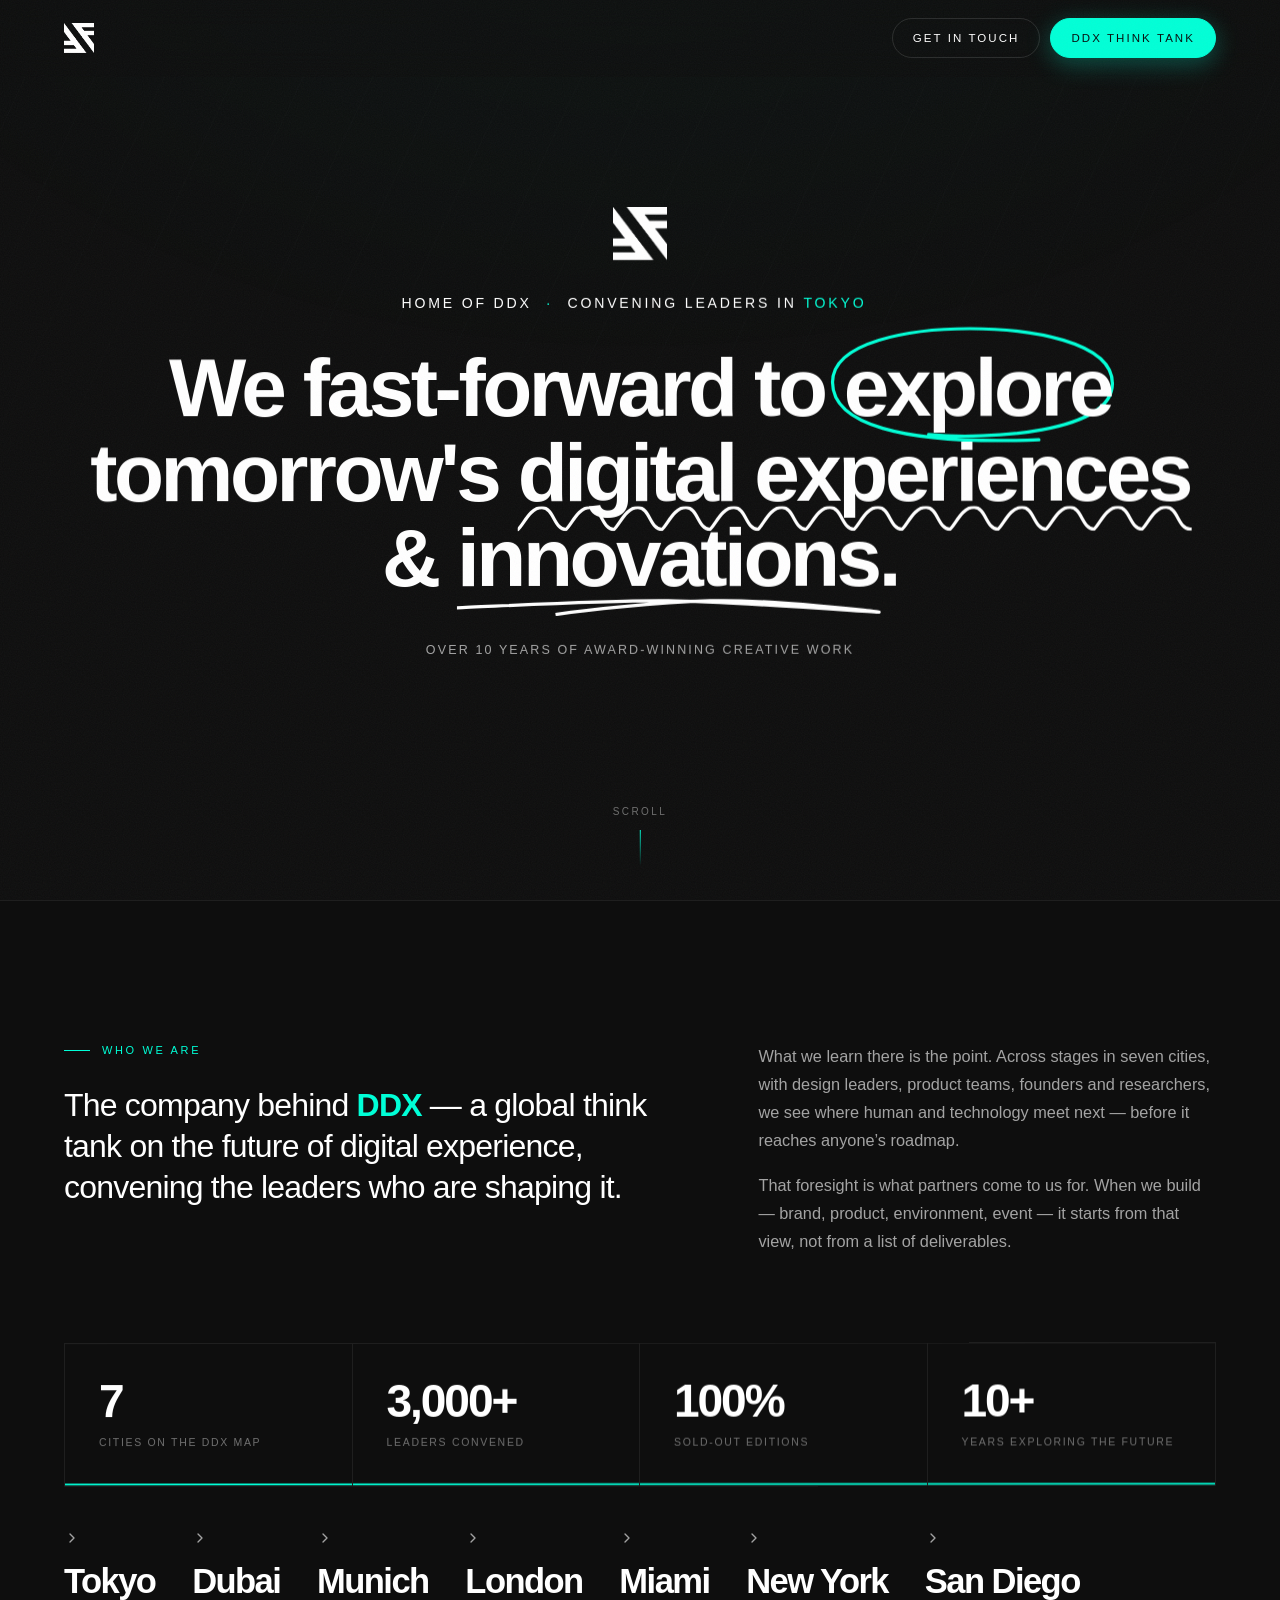
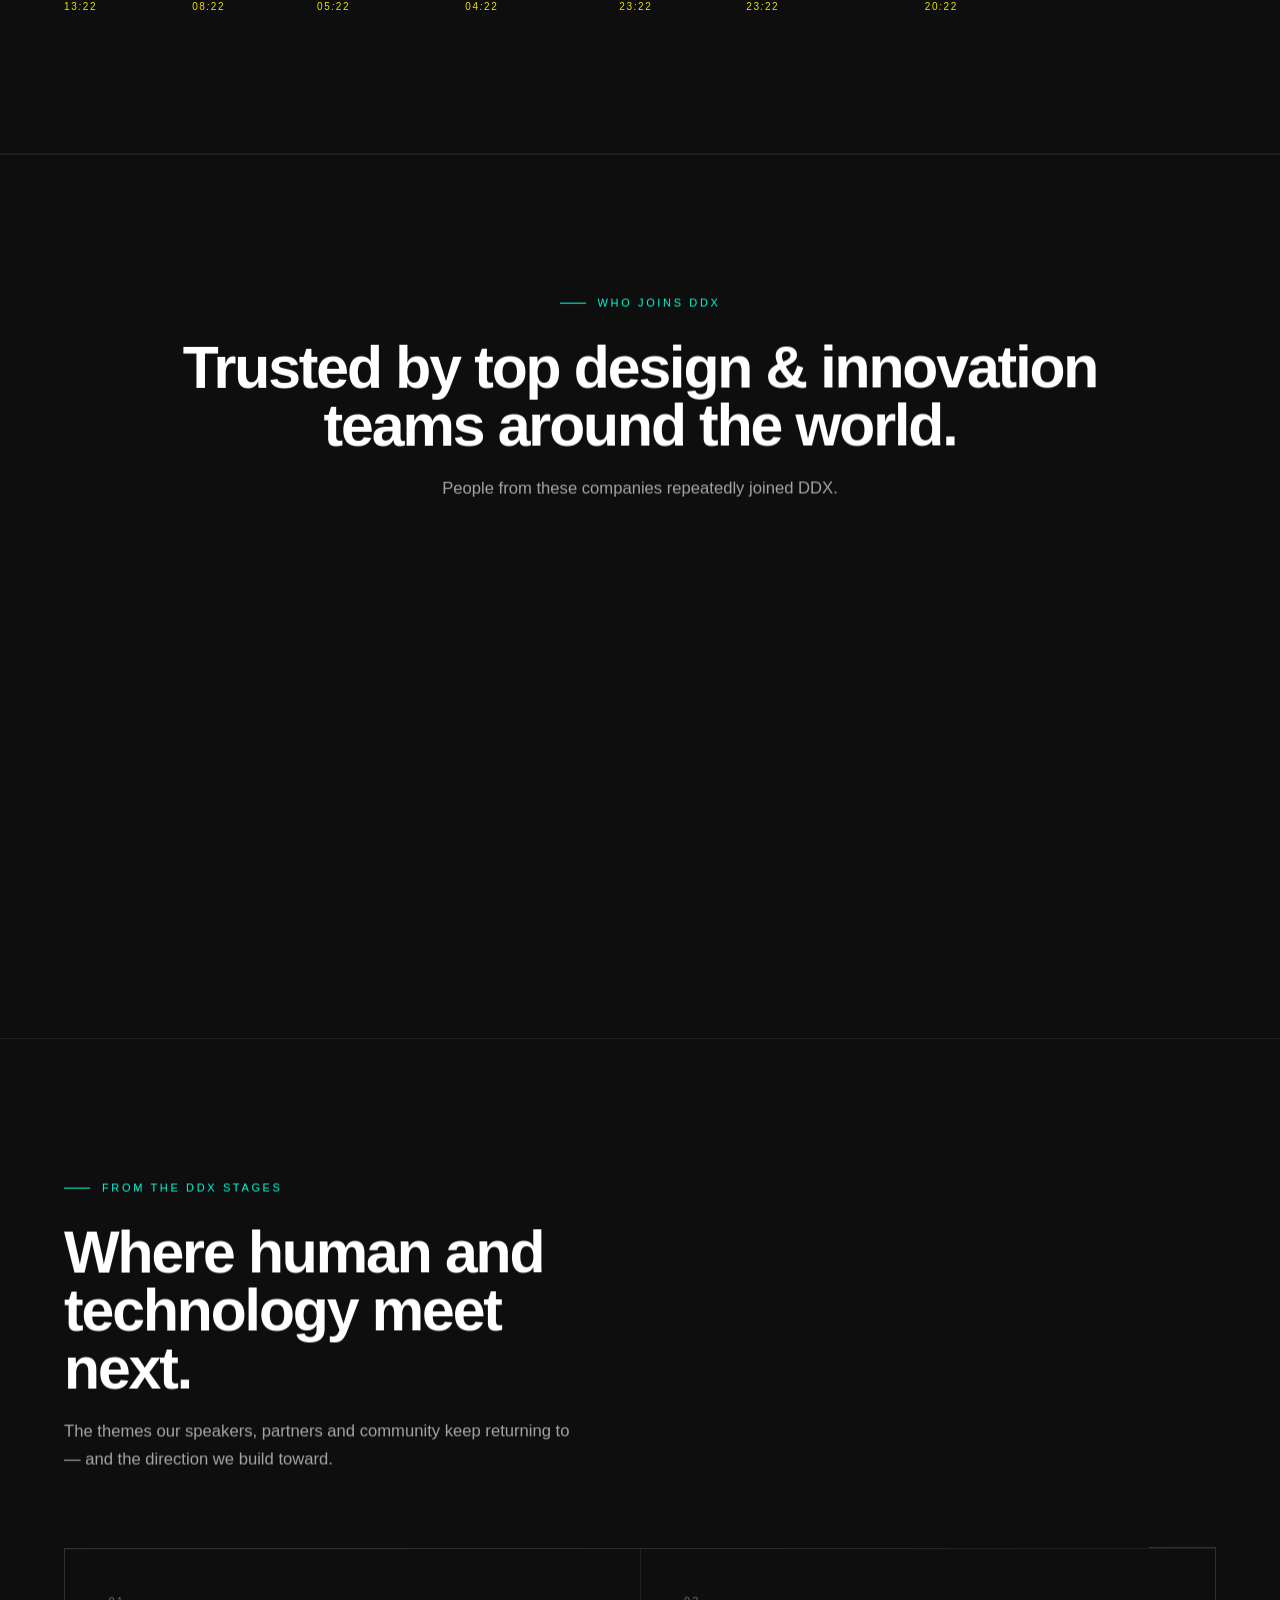
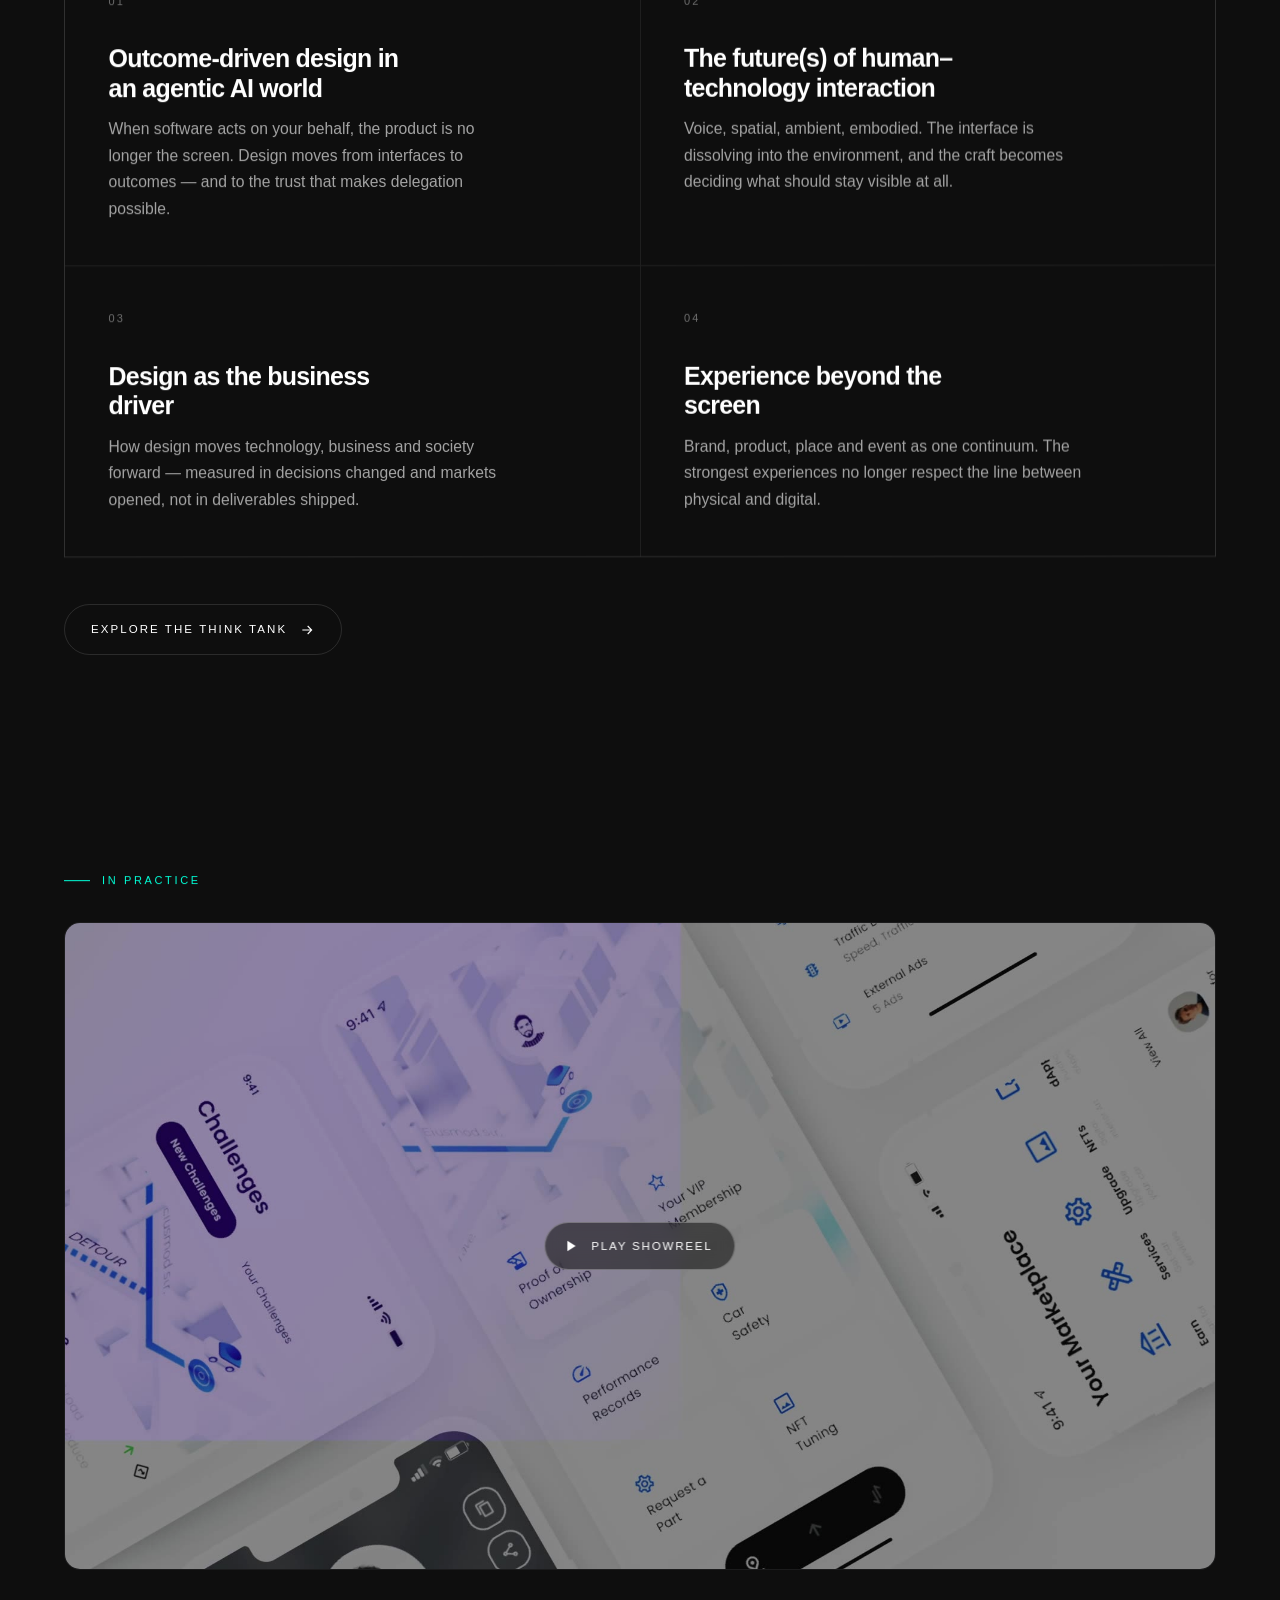
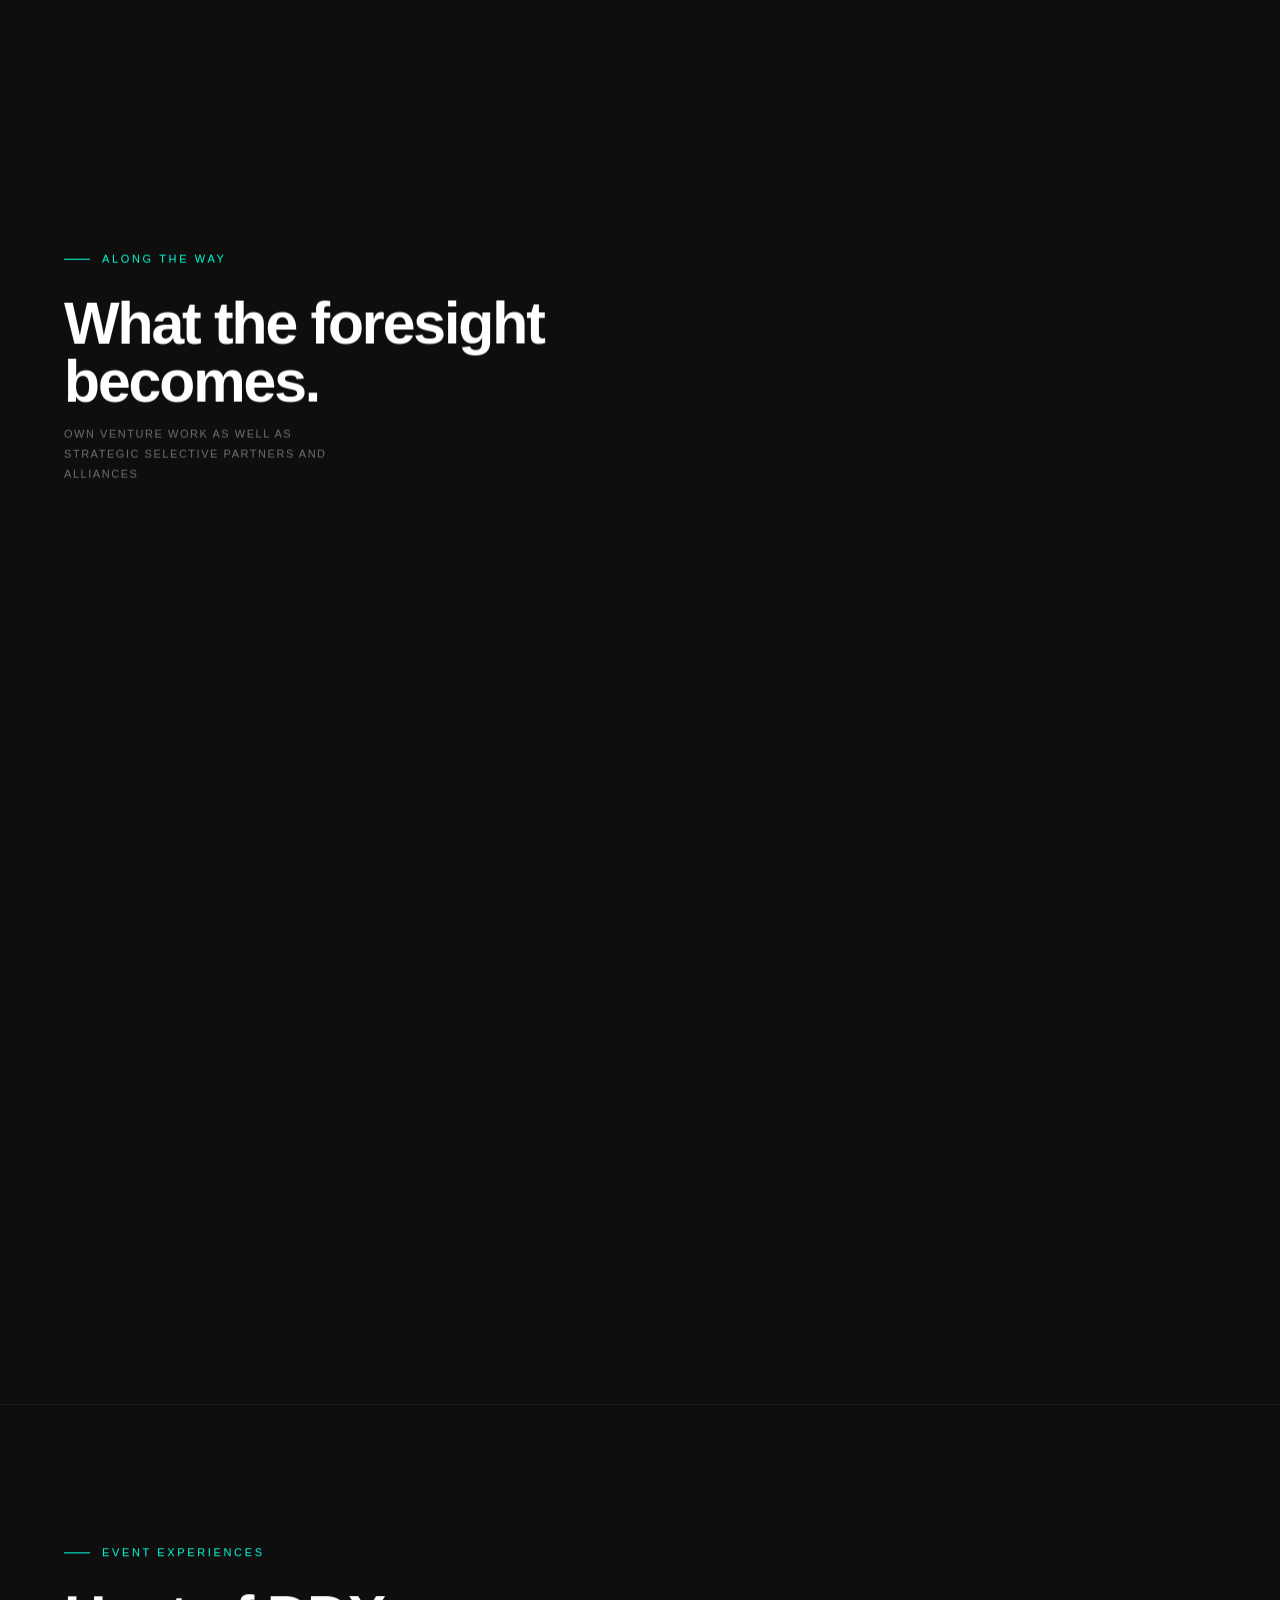
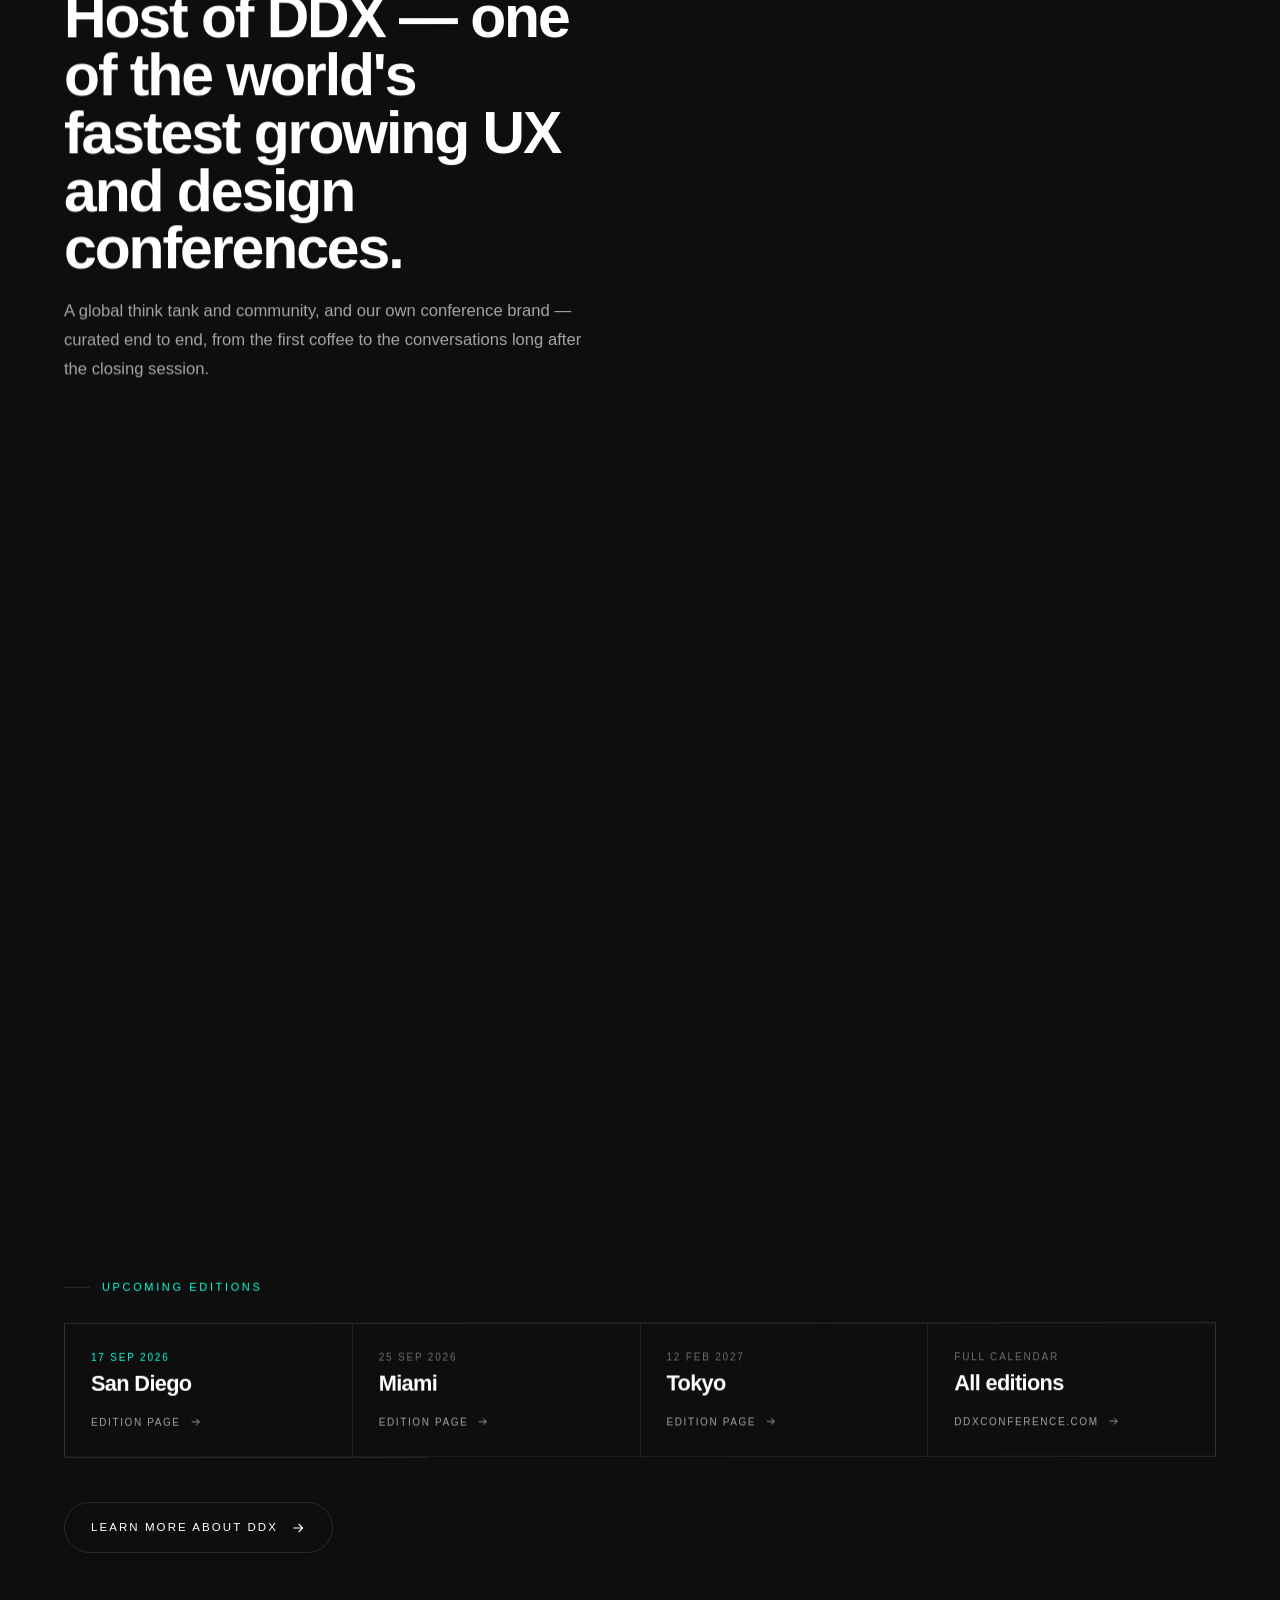
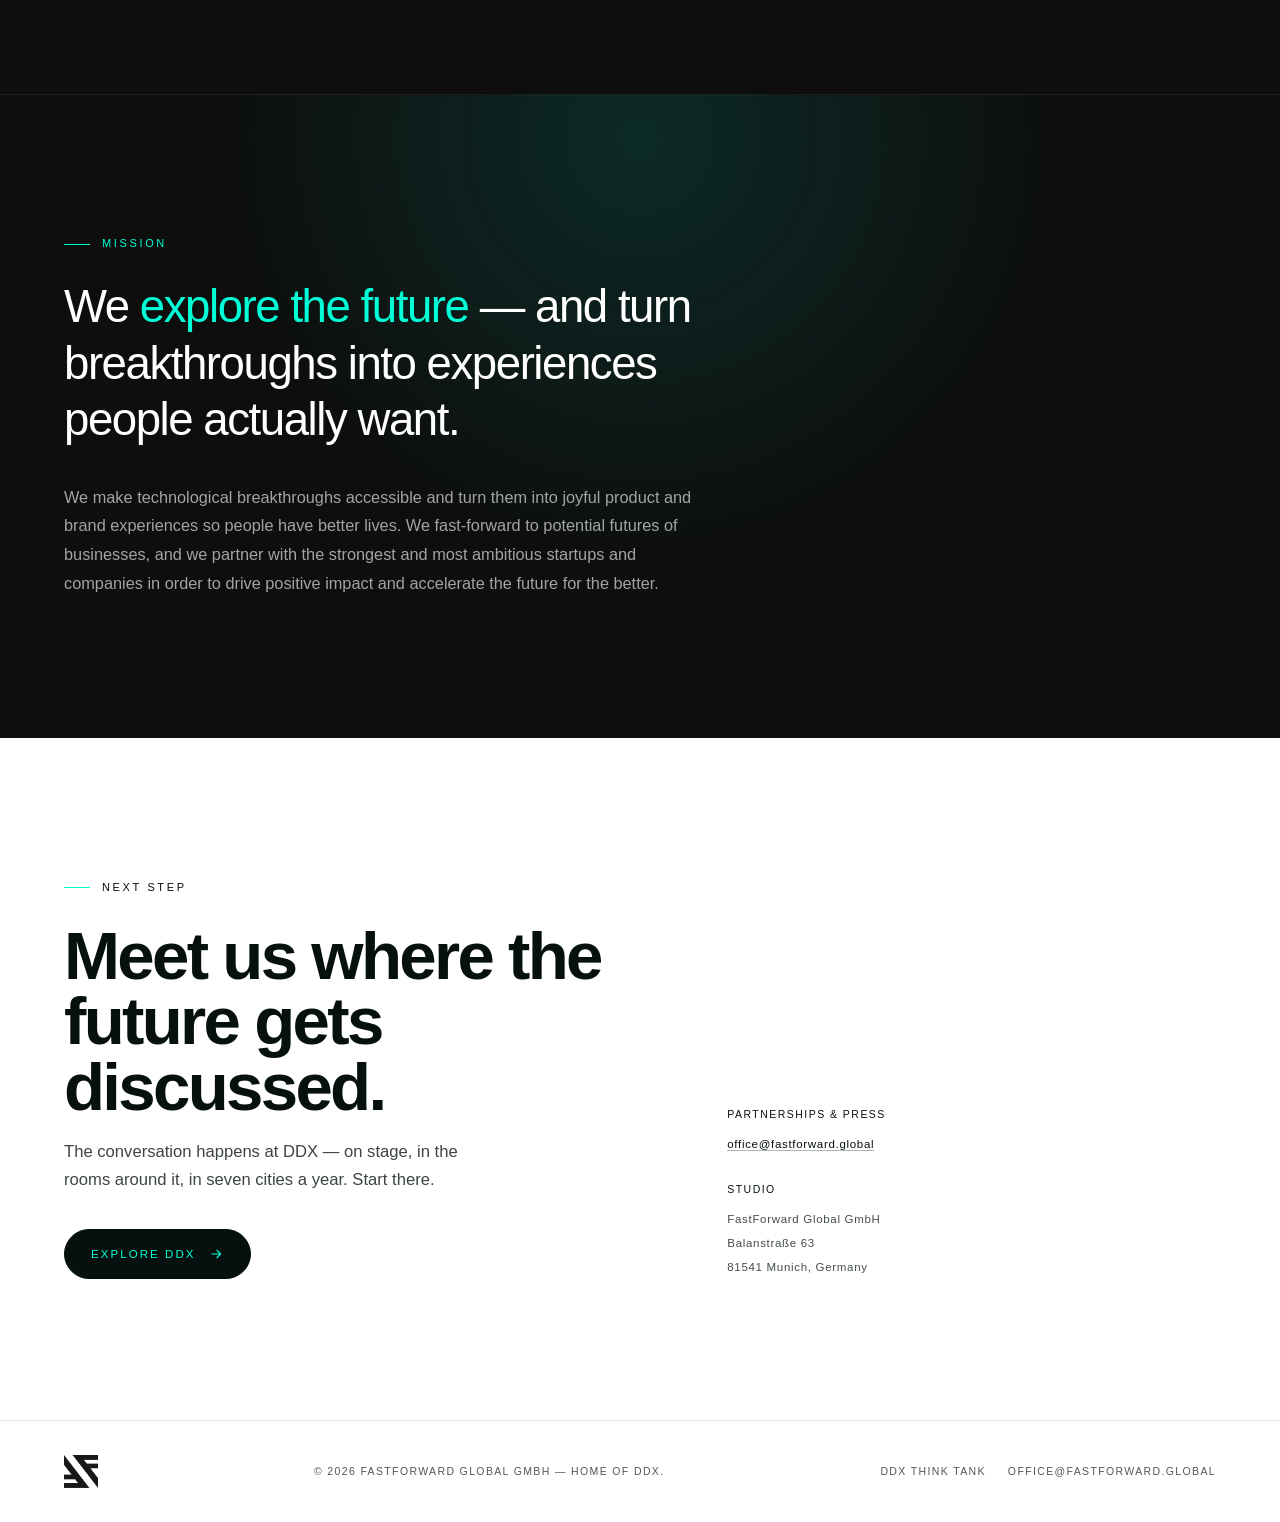
==== commit ba6784bc: "Gallery: remove the Footprint work; 30 tiles in six columns of five Drops the ClimateSprint board, t" ====
--- a/index.html
+++ b/index.html
@@ -26,7 +26,7 @@
 <link rel="apple-touch-icon" sizes="180x180" href="assets/img/apple-touch-icon.png">
 <link rel="manifest" href="site.webmanifest">
 <meta name="theme-color" content="#0e0e0e">
-<link rel="stylesheet" href="assets/css/style.css?v=73">
+<link rel="stylesheet" href="assets/css/style.css?v=74">
 <noscript><style>
   /* without JS nothing can add .is-in — so nothing may start hidden */
   .tile{clip-path:none !important}.tile img,.tile video{opacity:1 !important;transform:none !important}
@@ -242,48 +242,42 @@
         <figure class="tile" style="--ar:3/4;--n:1"><img src="assets/img/work-postits.jpg" alt="" loading="lazy" decoding="async"></figure>
         <figure class="tile" style="--ar:1/1;--n:2"><img src="assets/img/Devision-head.png" alt="" loading="lazy" decoding="async"></figure>
         <figure class="tile" style="--ar:16/9;--n:3"><img src="assets/img/work-sketch.jpg" alt="" loading="lazy" decoding="async"></figure>
-        <figure class="tile" style="--ar:4/5;--n:4"><img src="assets/img/Scene-4-copy-1.jpg" alt="" loading="lazy" decoding="async"></figure>
-        <figure class="tile" style="--ar:3/2;--n:5"><img src="assets/img/work-coinnovating.jpg" alt="" loading="lazy" decoding="async"></figure>
+        <figure class="tile" style="--ar:3/2;--n:4"><img src="assets/img/Scene-4-copy-1.jpg" alt="" loading="lazy" decoding="async"></figure>
       </div>
       <div class="gallery__col" data-speed="46">
-        <figure class="tile" style="--ar:3/4;--n:0"><img src="assets/img/Sitewasp_Statistics_Small-1-1.jpg" alt="" loading="lazy" decoding="async"></figure>
-        <figure class="tile" style="--ar:1/1;--n:1"><img src="assets/img/work-board.jpg" alt="" loading="lazy" decoding="async"></figure>
+        <figure class="tile" style="--ar:3/4;--n:0"><img src="assets/img/work-coinnovating.jpg" alt="" loading="lazy" decoding="async"></figure>
+        <figure class="tile" style="--ar:1/1;--n:1"><img src="assets/img/Sitewasp_Statistics_Small-1-1.jpg" alt="" loading="lazy" decoding="async"></figure>
         <figure class="tile" style="--ar:16/9;--n:2"><img src="assets/img/DSC01184-copyss-31.jpg" alt="" loading="lazy" decoding="async"></figure>
-        <figure class="tile" style="--ar:4/5;--n:3"><img src="assets/img/work-workshop.jpg" alt="" loading="lazy" decoding="async"></figure>
-        <figure class="tile" style="--ar:3/2;--n:4"><img src="assets/img/1701868152119.jpg" alt="" loading="lazy" decoding="async"></figure>
-        <figure class="tile" style="--ar:4/3;--n:5"><img src="assets/img/work-team.jpg" alt="" loading="lazy" decoding="async"></figure>
+        <figure class="tile" style="--ar:3/2;--n:3"><img src="assets/img/work-workshop.jpg" alt="" loading="lazy" decoding="async"></figure>
+        <figure class="tile" style="--ar:4/3;--n:4"><img src="assets/img/1701868152119.jpg" alt="" loading="lazy" decoding="async"></figure>
       </div>
       <div class="gallery__col" data-speed="-92">
-        <figure class="tile" style="--ar:1/1;--n:0"><img src="assets/img/Sitewasp_Clean_5-black_Website-2.jpg" alt="" loading="lazy" decoding="async"></figure>
-        <figure class="tile" style="--ar:16/9;--n:1"><img src="assets/img/work-impact.jpg" alt="" loading="lazy" decoding="async"></figure>
-        <figure class="tile" style="--ar:4/5;--n:2"><img src="assets/img/home-(1)-1.png" alt="" loading="lazy" decoding="async"></figure>
-        <figure class="tile" style="--ar:3/2;--n:3"><img src="assets/img/work-guide.jpg" alt="" loading="lazy" decoding="async"></figure>
-        <figure class="tile" style="--ar:4/3;--n:4"><img src="assets/img/Rectangle-3067.jpg" alt="" loading="lazy" decoding="async"></figure>
-        <figure class="tile" style="--ar:3/4;--n:5"><img src="assets/img/work-ar.jpg" alt="" loading="lazy" decoding="async"></figure>
+        <figure class="tile" style="--ar:1/1;--n:0"><img src="assets/img/work-team.jpg" alt="" loading="lazy" decoding="async"></figure>
+        <figure class="tile" style="--ar:16/9;--n:1"><img src="assets/img/Sitewasp_Clean_5-black_Website-2.jpg" alt="" loading="lazy" decoding="async"></figure>
+        <figure class="tile" style="--ar:3/2;--n:2"><img src="assets/img/home-(1)-1.png" alt="" loading="lazy" decoding="async"></figure>
+        <figure class="tile" style="--ar:4/3;--n:3"><img src="assets/img/Rectangle-3067.jpg" alt="" loading="lazy" decoding="async"></figure>
+        <figure class="tile" style="--ar:3/4;--n:4"><img src="assets/img/work-ar.jpg" alt="" loading="lazy" decoding="async"></figure>
       </div>
       <div class="gallery__col" data-speed="58">
         <figure class="tile" style="--ar:16/9;--n:0"><img src="assets/img/black_6-copy-1.png" alt="" loading="lazy" decoding="async"></figure>
-        <figure class="tile" style="--ar:4/5;--n:1"><img src="assets/img/work-interview.jpg" alt="" loading="lazy" decoding="async"></figure>
-        <figure class="tile" style="--ar:3/2;--n:2"><img src="assets/img/1727289545048.jpeg" alt="" loading="lazy" decoding="async"></figure>
-        <figure class="tile" style="--ar:4/3;--n:3"><img src="assets/img/work-laptop.jpg" alt="" loading="lazy" decoding="async"></figure>
-        <figure class="tile" style="--ar:3/4;--n:4"><img src="assets/img/02.jpg" alt="" loading="lazy" decoding="async"></figure>
-        <figure class="tile" style="--ar:1/1;--n:5"><img src="assets/img/work-panel.jpg" alt="" loading="lazy" decoding="async"></figure>
+        <figure class="tile" style="--ar:3/2;--n:1"><img src="assets/img/work-interview.jpg" alt="" loading="lazy" decoding="async"></figure>
+        <figure class="tile" style="--ar:4/3;--n:2"><img src="assets/img/1727289545048.jpeg" alt="" loading="lazy" decoding="async"></figure>
+        <figure class="tile" style="--ar:3/4;--n:3"><img src="assets/img/work-laptop.jpg" alt="" loading="lazy" decoding="async"></figure>
+        <figure class="tile" style="--ar:1/1;--n:4"><img src="assets/img/02.jpg" alt="" loading="lazy" decoding="async"></figure>
       </div>
       <div class="gallery__col" data-speed="-76">
-        <figure class="tile" style="--ar:4/5;--n:0"><img src="assets/img/Frame-562.jpg" alt="" loading="lazy" decoding="async"></figure>
-        <figure class="tile" style="--ar:3/2;--n:1"><img src="assets/img/work-stage.jpg" alt="" loading="lazy" decoding="async"></figure>
-        <figure class="tile" style="--ar:4/3;--n:2"><img src="assets/img/6308cf0d598aa3d11e92d14c_grid3-1-1.jpg" alt="" loading="lazy" decoding="async"></figure>
-        <figure class="tile" style="--ar:3/4;--n:3"><img src="assets/img/work-dashboard.jpg" alt="" loading="lazy" decoding="async"></figure>
-        <figure class="tile" style="--ar:1/1;--n:4"><img src="assets/img/work-mockup-1.png" alt="" loading="lazy" decoding="async"></figure>
-        <figure class="tile" style="--ar:16/9;--n:5"><img src="assets/img/home-1.png" alt="" loading="lazy" decoding="async"></figure>
+        <figure class="tile" style="--ar:3/2;--n:0"><img src="assets/img/work-panel.jpg" alt="" loading="lazy" decoding="async"></figure>
+        <figure class="tile" style="--ar:4/3;--n:1"><img src="assets/img/Frame-562.jpg" alt="" loading="lazy" decoding="async"></figure>
+        <figure class="tile" style="--ar:3/4;--n:2"><img src="assets/img/work-stage.jpg" alt="" loading="lazy" decoding="async"></figure>
+        <figure class="tile" style="--ar:1/1;--n:3"><img src="assets/img/6308cf0d598aa3d11e92d14c_grid3-1-1.jpg" alt="" loading="lazy" decoding="async"></figure>
+        <figure class="tile" style="--ar:16/9;--n:4"><img src="assets/img/home-1.png" alt="" loading="lazy" decoding="async"></figure>
       </div>
       <div class="gallery__col" data-speed="38">
-        <figure class="tile" style="--ar:3/2;--n:0"><img src="assets/img/04-(2)-1.jpg" alt="" loading="lazy" decoding="async"></figure>
-        <figure class="tile" style="--ar:4/3;--n:1"><img src="assets/img/work-grid-6.jpg" alt="" loading="lazy" decoding="async"></figure>
-        <figure class="tile" style="--ar:3/4;--n:2"><img src="assets/img/SebastianGier_website-6.jpg" alt="" loading="lazy" decoding="async"></figure>
-        <figure class="tile" style="--ar:1/1;--n:3"><img src="assets/img/work-grid-2.jpg" alt="" loading="lazy" decoding="async"></figure>
-        <figure class="tile" style="--ar:16/9;--n:4"><img src="assets/img/Website-(1).gif" alt="" loading="lazy" decoding="async"></figure>
-        <figure class="tile" style="--ar:4/5;--n:5"><img src="assets/img/work-grid-3.jpg" alt="" loading="lazy" decoding="async"></figure>
+        <figure class="tile" style="--ar:4/3;--n:0"><img src="assets/img/04-(2)-1.jpg" alt="" loading="lazy" decoding="async"></figure>
+        <figure class="tile" style="--ar:3/4;--n:1"><img src="assets/img/SebastianGier_website-6.jpg" alt="" loading="lazy" decoding="async"></figure>
+        <figure class="tile" style="--ar:1/1;--n:2"><img src="assets/img/work-grid-2.jpg" alt="" loading="lazy" decoding="async"></figure>
+        <figure class="tile" style="--ar:16/9;--n:3"><img src="assets/img/Website-(1).gif" alt="" loading="lazy" decoding="async"></figure>
+        <figure class="tile" style="--ar:3/2;--n:4"><img src="assets/img/work-grid-3.jpg" alt="" loading="lazy" decoding="async"></figure>
       </div>
   </div>
 </section>
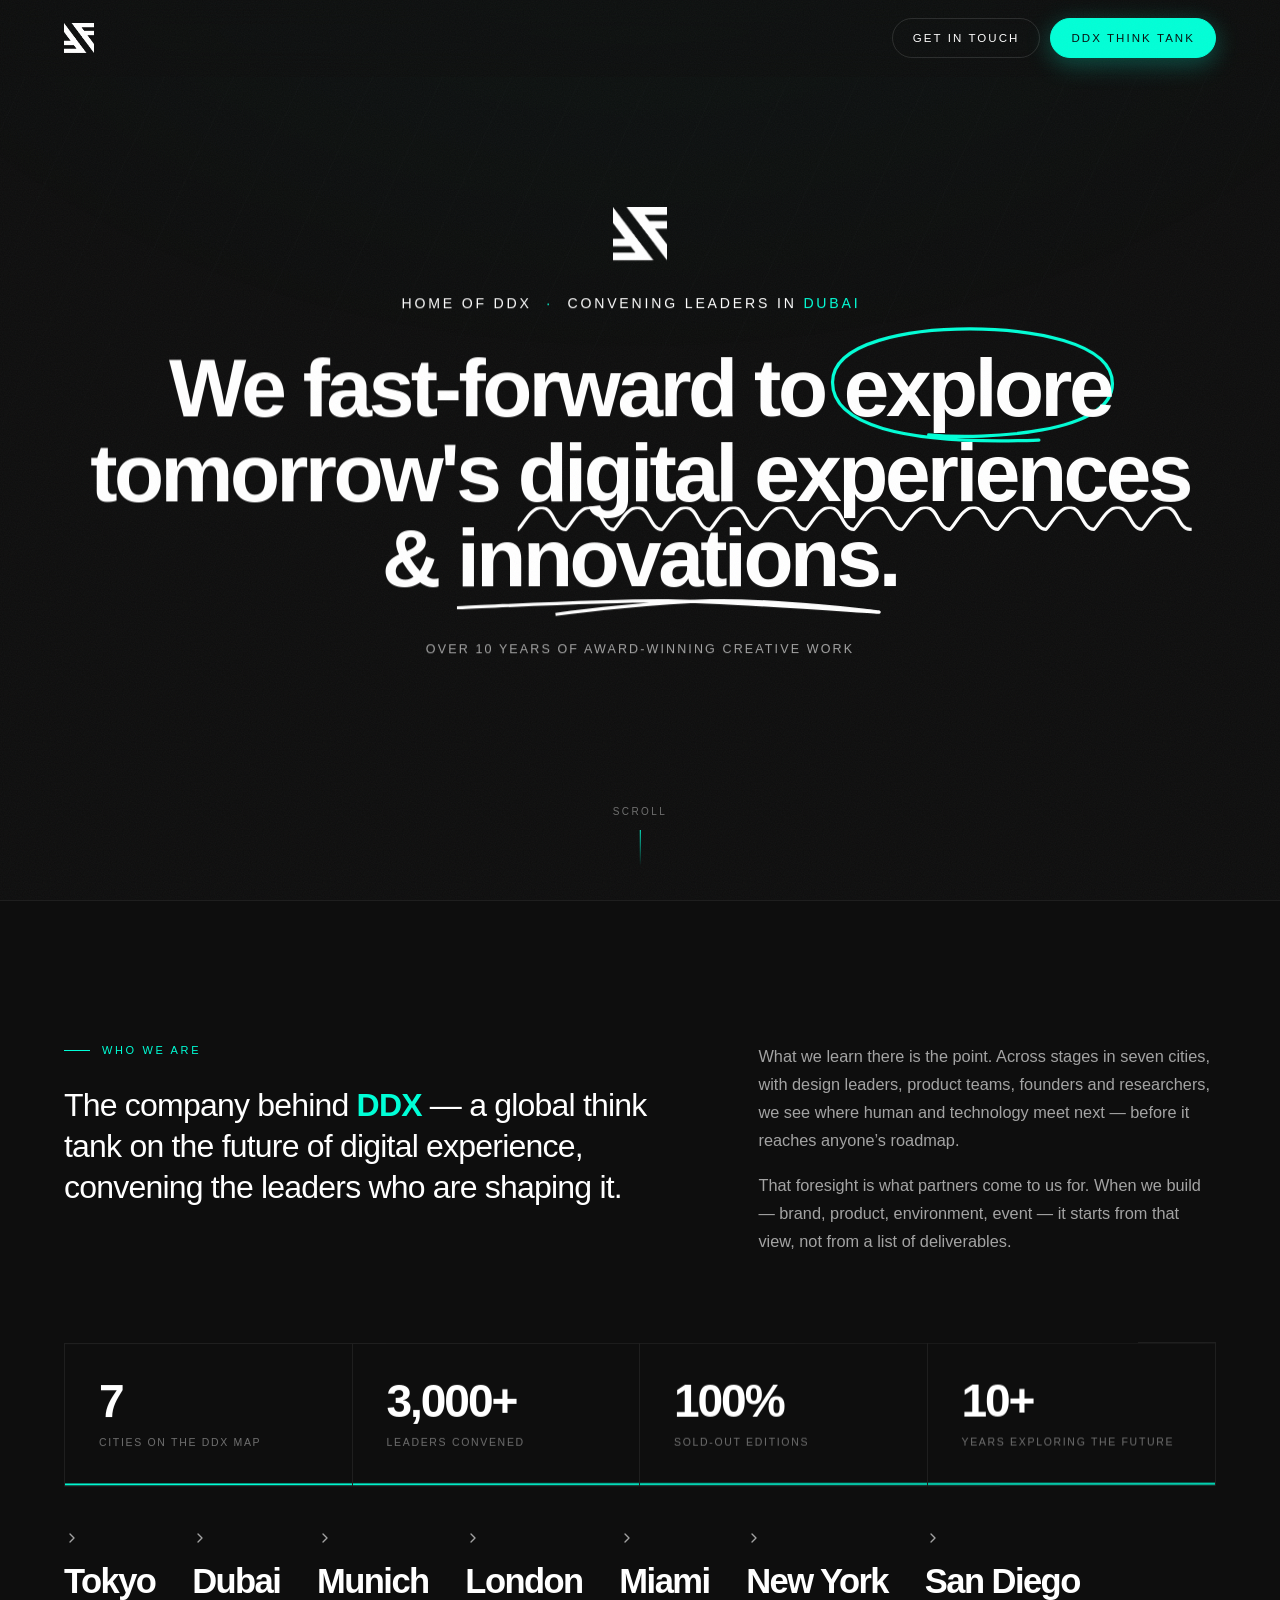
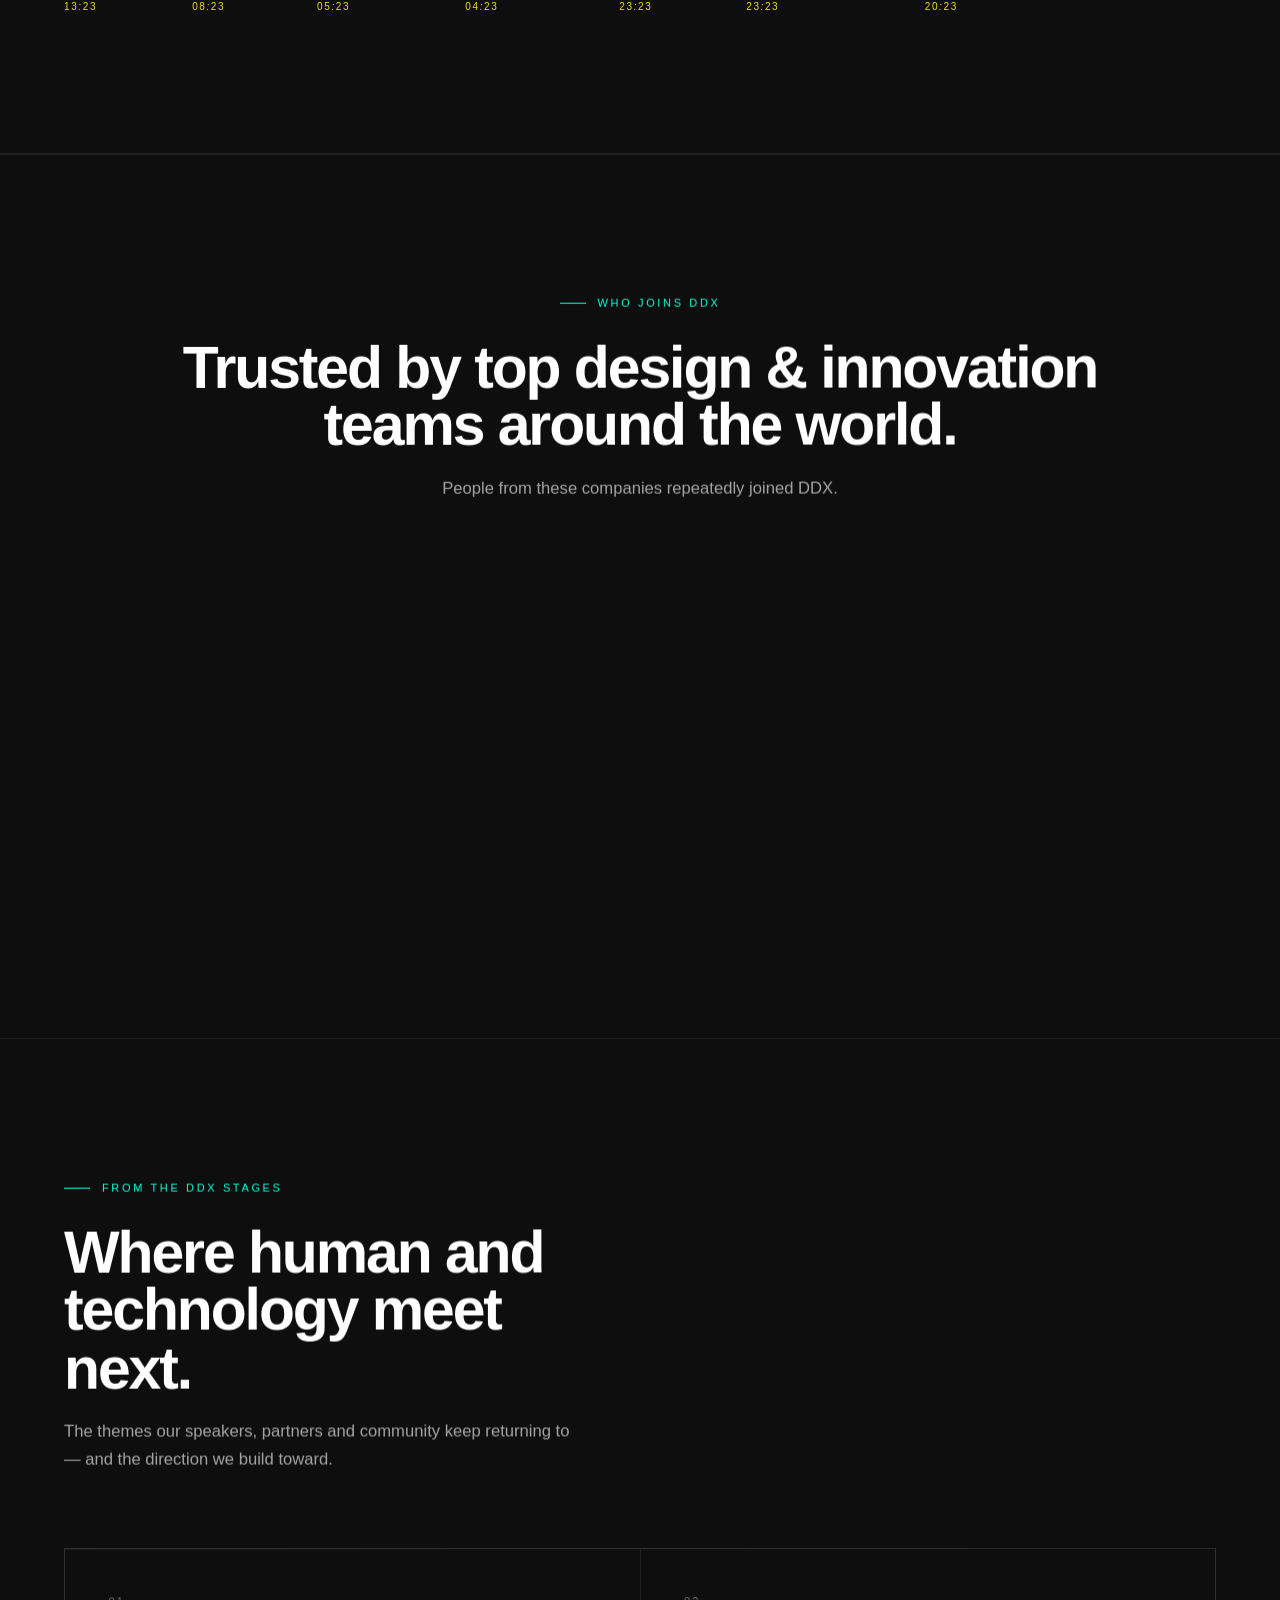
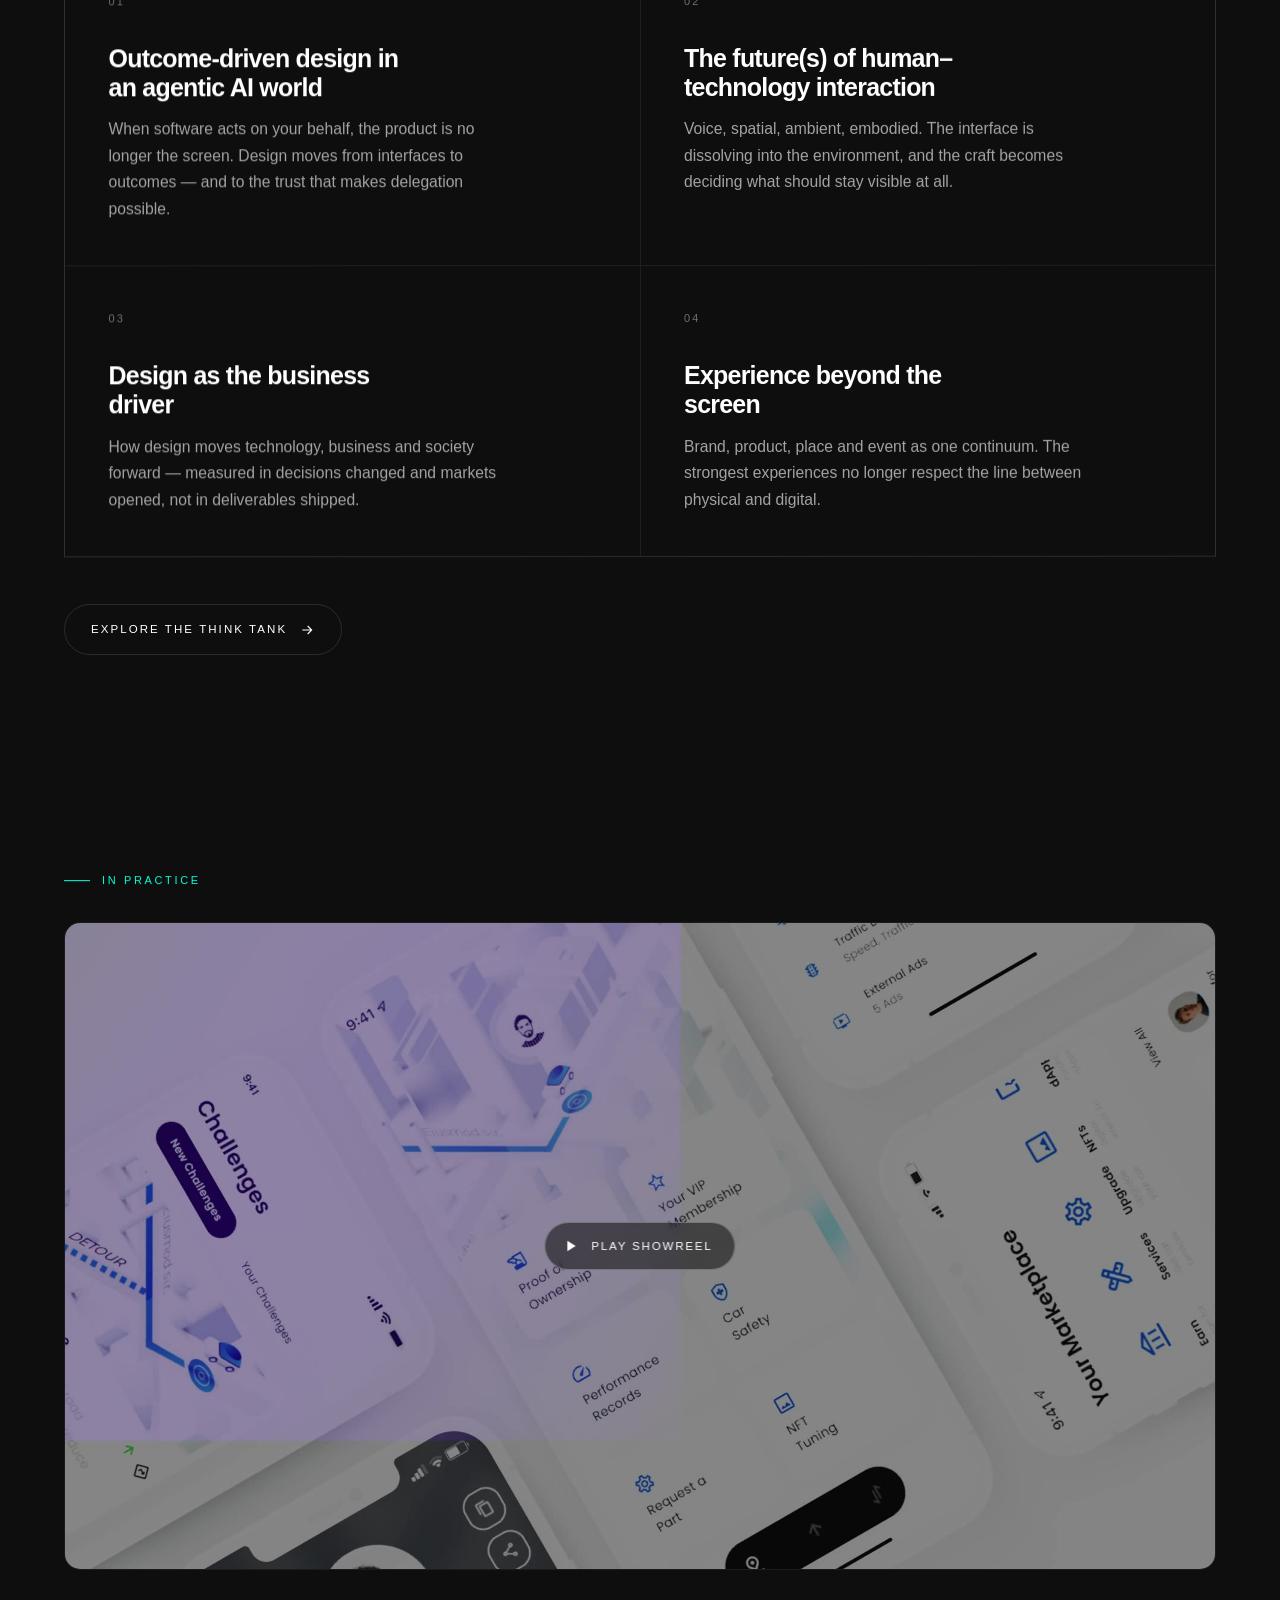
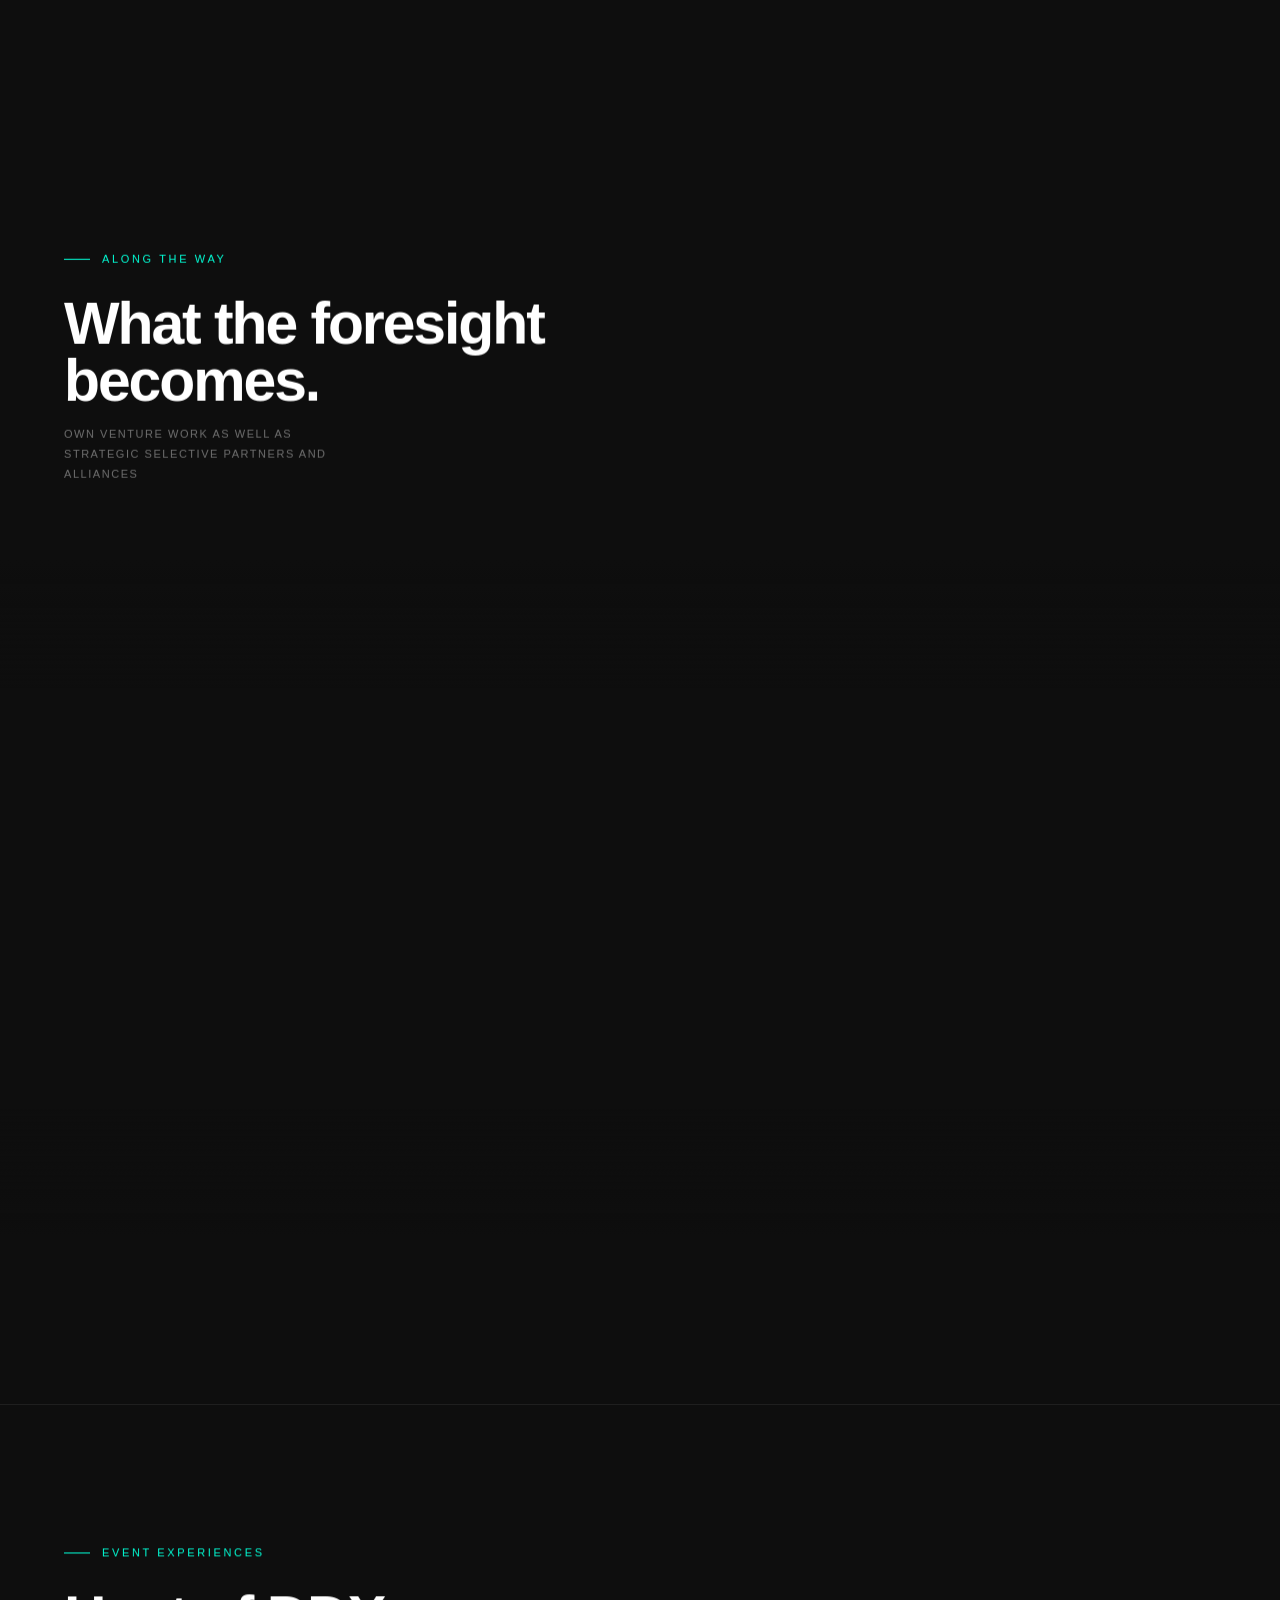
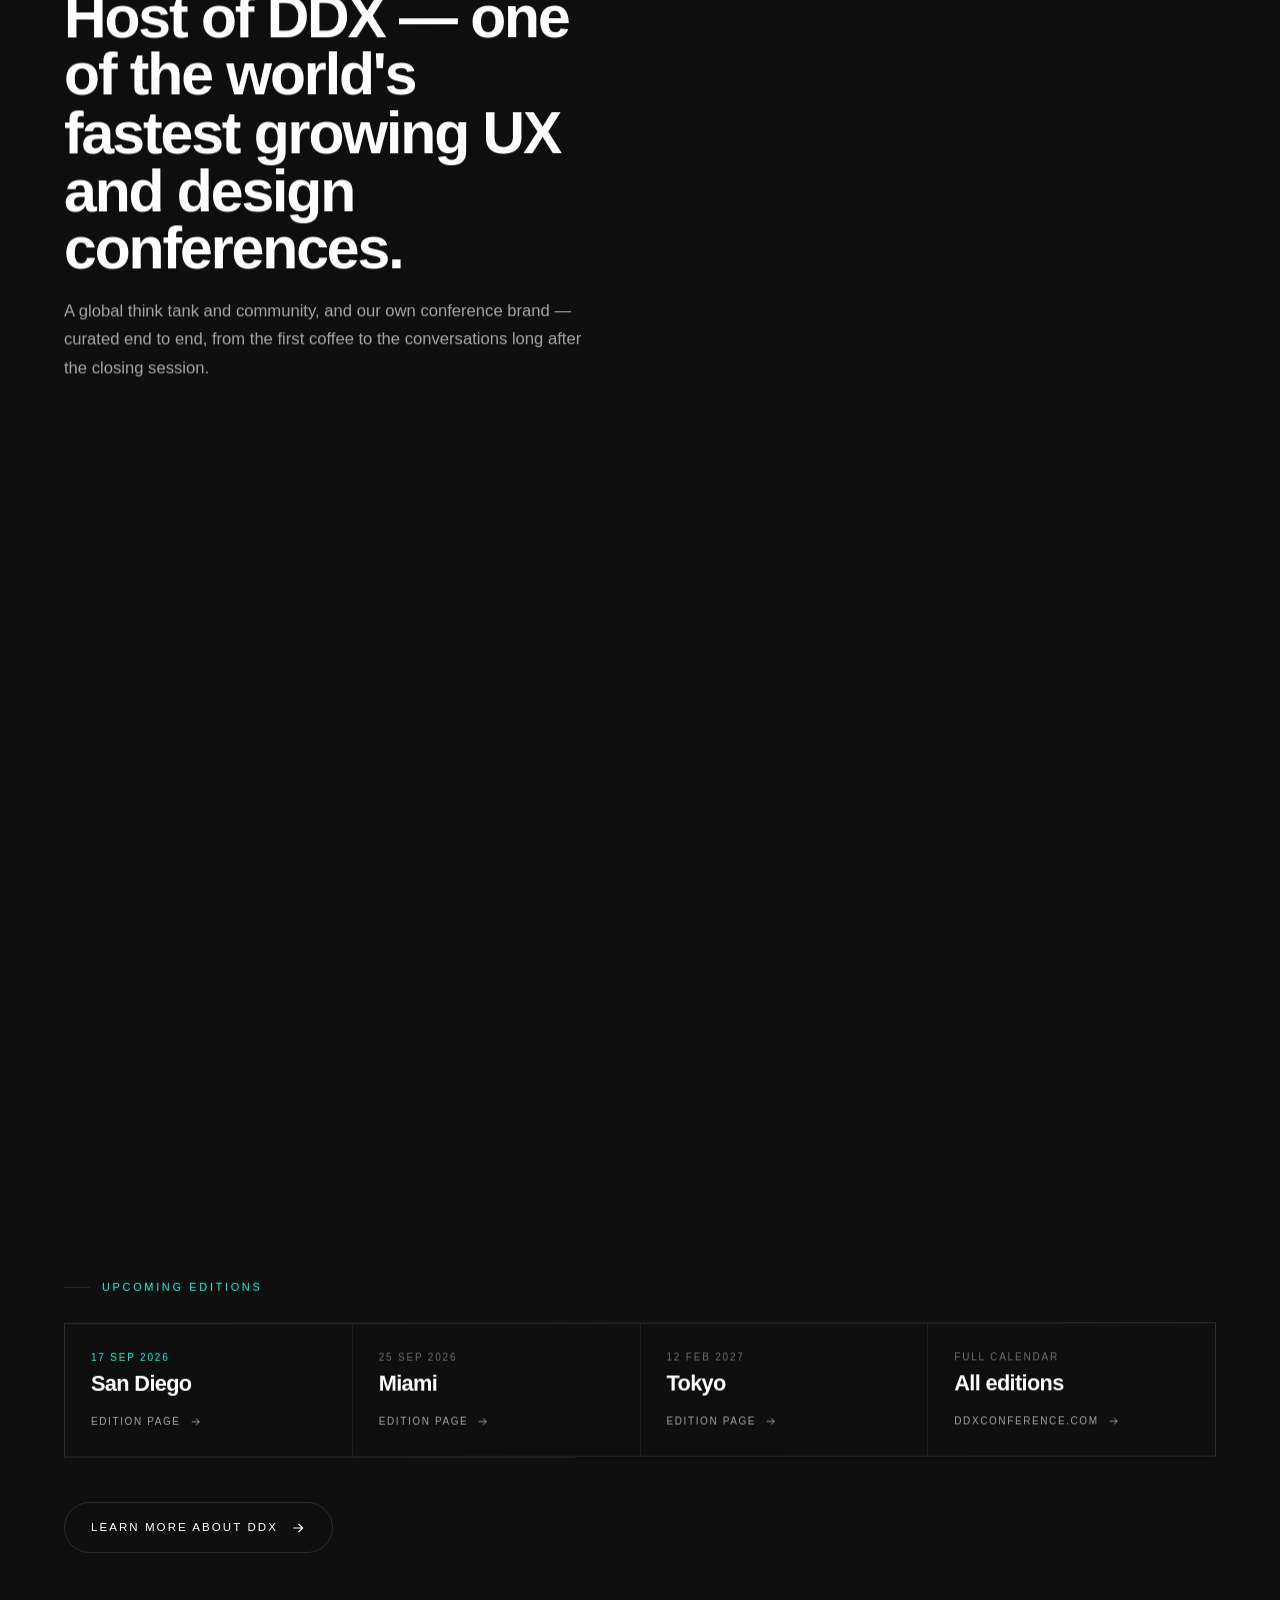
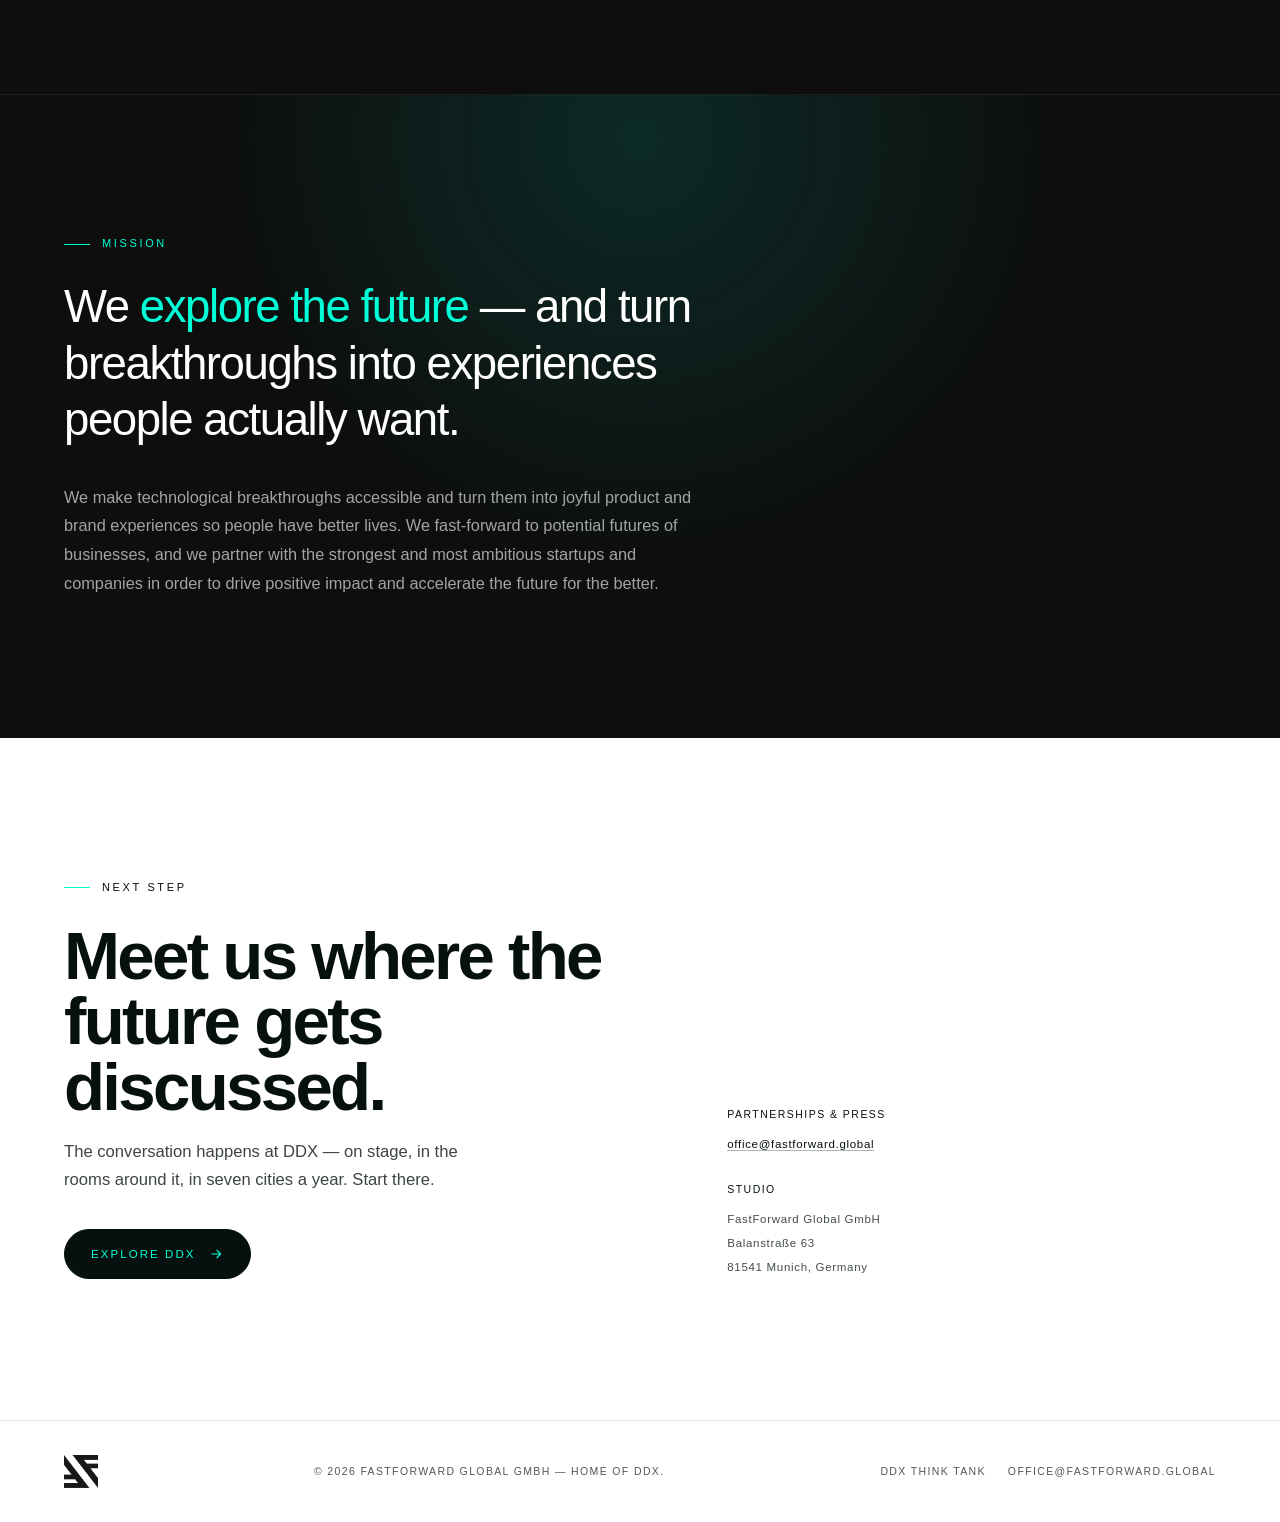
==== commit 9703eb1e: "Port the SANDBOX cursor: trailing ring, rebuilt in plain JS Co-Authored-By: Claude Opus 5 <noreply@a" ====
--- a/index.html
+++ b/index.html
@@ -26,7 +26,7 @@
 <link rel="apple-touch-icon" sizes="180x180" href="assets/img/apple-touch-icon.png">
 <link rel="manifest" href="site.webmanifest">
 <meta name="theme-color" content="#0e0e0e">
-<link rel="stylesheet" href="assets/css/style.css?v=74">
+<link rel="stylesheet" href="assets/css/style.css?v=75">
 <noscript><style>
   /* without JS nothing can add .is-in — so nothing may start hidden */
   .tile{clip-path:none !important}.tile img,.tile video{opacity:1 !important;transform:none !important}
@@ -797,6 +797,45 @@
     }, {rootMargin:'0px 0px -8% 0px', threshold:0.04});
     Array.prototype.forEach.call(items, function(el){ io.observe(el); });
   }
+
+  /* ---------- cursor: dot on the pointer, ring trailing behind ----------
+     Ported from the SANDBOX site, rebuilt in plain JS so it costs nothing.
+     The native cursor is only hidden once this is actually running, so a
+     failure here can never leave the page without one. ------------------ */
+  if (fine && !reduce) {
+    var cur = document.createElement('div');
+    cur.className = 'cur';
+    cur.setAttribute('aria-hidden', 'true');
+    cur.innerHTML = '<i class="cur__dot"></i><i class="cur__ring"></i>';
+    document.body.appendChild(cur);
+    document.documentElement.classList.add('has-cur');
+
+    var cDot = cur.firstChild, cRing = cur.lastChild;
+    var tx = window.innerWidth / 2, ty = window.innerHeight / 2;
+    var rx = tx, ry = ty, running = false;
+
+    function curFrame(){
+      rx += (tx - rx) * 0.16;            // the lag is the whole effect
+      ry += (ty - ry) * 0.16;
+      cDot.style.transform  = 'translate3d(' + tx + 'px,' + ty + 'px,0)';
+      cRing.style.transform = 'translate3d(' + rx.toFixed(2) + 'px,' + ry.toFixed(2) + 'px,0)';
+      requestAnimationFrame(curFrame);
+    }
+
+    document.addEventListener('pointermove', function(e){
+      if (e.pointerType === 'touch') return;
+      tx = e.clientX; ty = e.clientY;
+      if (!running) { running = true; rx = tx; ry = ty; cur.classList.add('is-on'); curFrame(); }
+      var t = e.target;
+      if (!t || !t.closest) return;
+      cur.classList.toggle('is-link', !!t.closest('a, button, .ed, [data-cursor="link"]'));
+      cur.classList.toggle('is-wide', !!t.closest('.tile'));
+      cur.classList.toggle('on-light', !!t.closest('.contact, .foot'));
+    }, {passive:true});
+
+    document.addEventListener('pointerleave', function(){ cur.classList.remove('is-on'); });
+    window.addEventListener('blur', function(){ cur.classList.remove('is-on'); });
+  }
 })();
 
 </script>
--- a/assets/css/style.css
+++ b/assets/css/style.css
@@ -1265,3 +1265,31 @@
 }
 .gallery__grid::before{top:0;background:linear-gradient(180deg,rgba(14,14,14,1) 0%,rgba(14,14,14,.86) 38%,rgba(14,14,14,0) 100%)}
 .gallery__grid::after{bottom:0;background:linear-gradient(0deg,rgba(14,14,14,1) 0%,rgba(14,14,14,.86) 38%,rgba(14,14,14,0) 100%)}
+
+
+/* ============================================================
+   CURSOR — a dot that sits exactly on the pointer and a ring that
+   trails it. Fine pointers only; `has-cur` is set by the script, so
+   the native cursor only disappears once the custom one is live.
+   ============================================================ */
+html.has-cur, html.has-cur *{cursor:none}
+.cur{position:fixed;inset:0;z-index:70;pointer-events:none;opacity:0;transition:opacity .35s var(--ease)}
+.cur.is-on{opacity:1}
+.cur__dot,.cur__ring{position:fixed;top:0;left:0;border-radius:50%;display:block}
+.cur__dot{width:6px;height:6px;margin:-3px 0 0 -3px;background:var(--accent)}
+.cur__ring{
+  width:34px;height:34px;margin:-17px 0 0 -17px;
+  border:1px solid rgba(255,255,255,.28);
+  transition:width .38s var(--ease),height .38s var(--ease),margin .38s var(--ease),
+             border-color .38s var(--ease),background .38s var(--ease);
+}
+/* over something you can click */
+.cur.is-link .cur__ring{width:62px;height:62px;margin:-31px 0 0 -31px;border-color:var(--accent);background:rgba(0,255,215,.06)}
+/* over gallery imagery — opens up, but stays quiet since tiles are not clickable */
+.cur.is-wide .cur__ring{width:82px;height:82px;margin:-41px 0 0 -41px;border-color:rgba(255,255,255,.5)}
+/* the contact block and footer are white */
+.cur.on-light .cur__dot{background:var(--on-accent)}
+.cur.on-light .cur__ring{border-color:rgba(6,17,15,.28)}
+.cur.on-light.is-link .cur__ring{border-color:var(--on-accent);background:rgba(6,17,15,.05)}
+@media (hover:none),(pointer:coarse){html.has-cur,html.has-cur *{cursor:auto}.cur{display:none}}
+@media(prefers-reduced-motion:reduce){html.has-cur,html.has-cur *{cursor:auto}.cur{display:none}}
